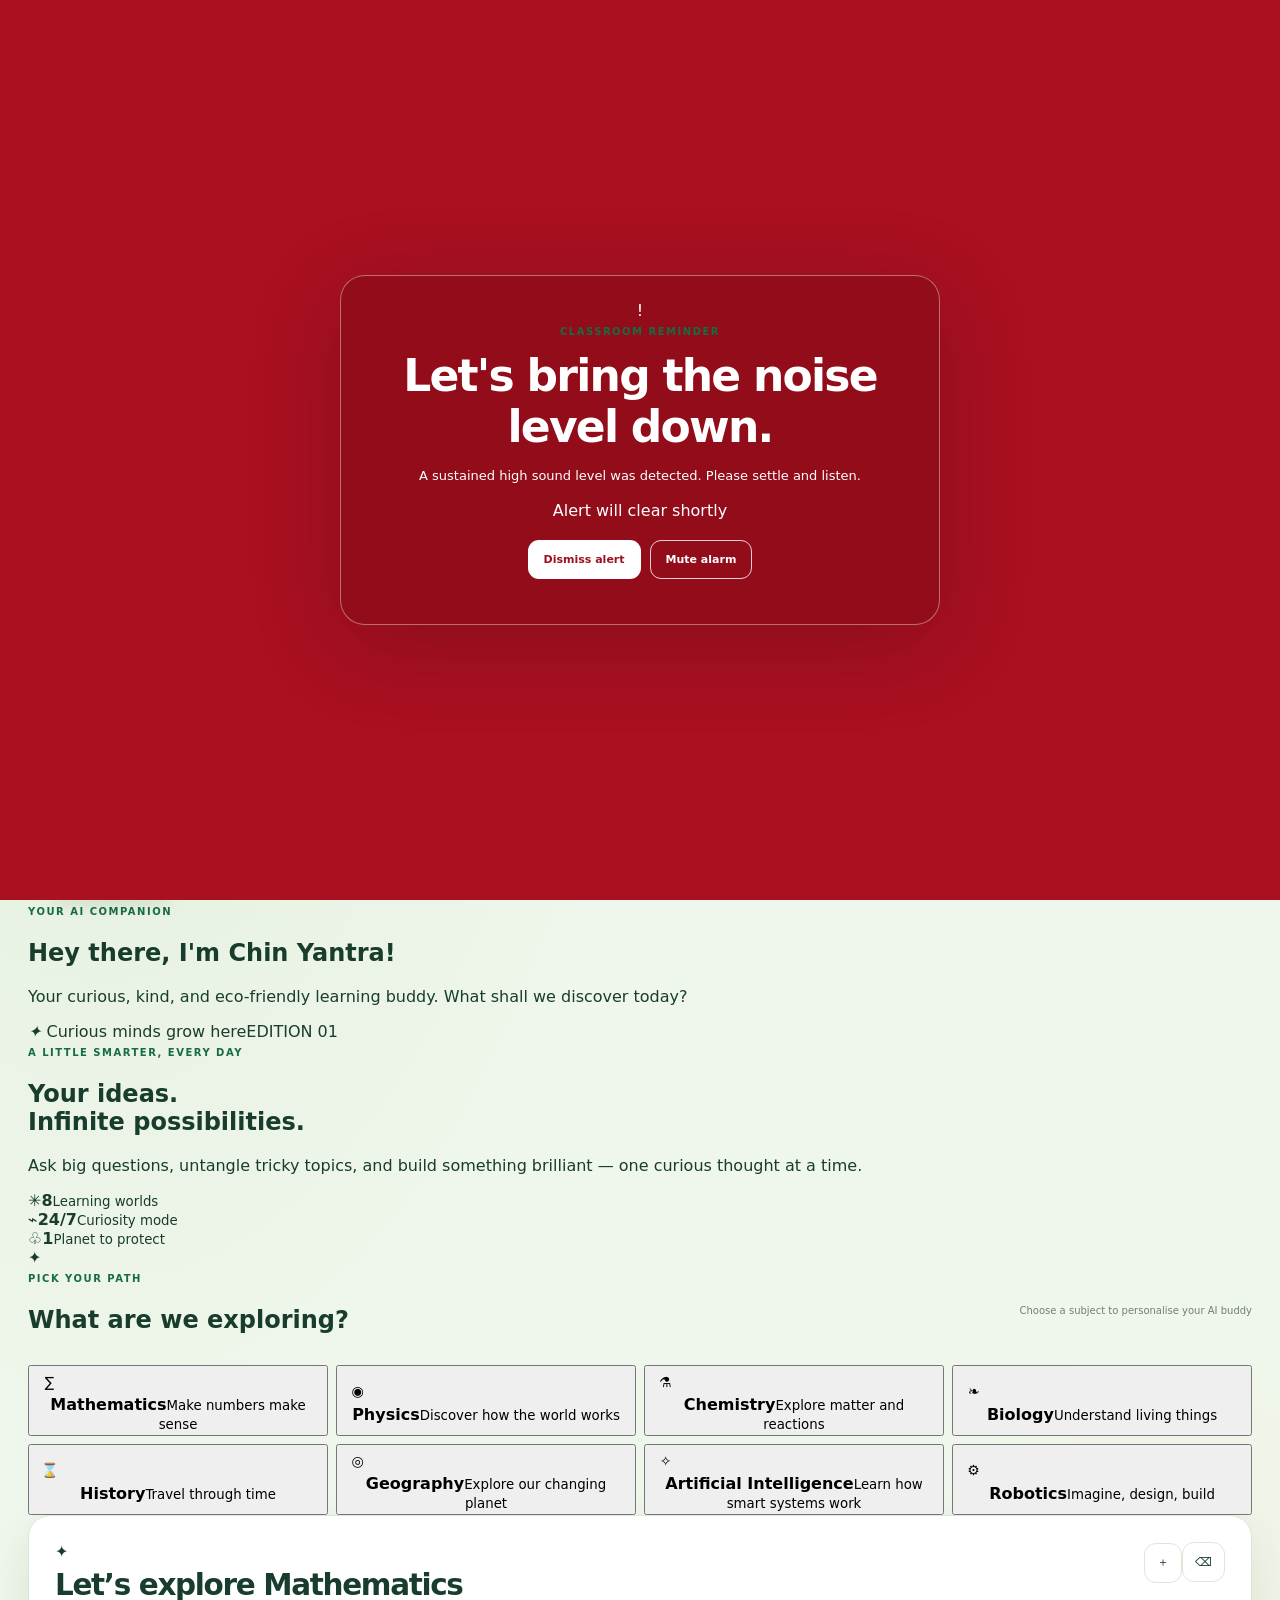
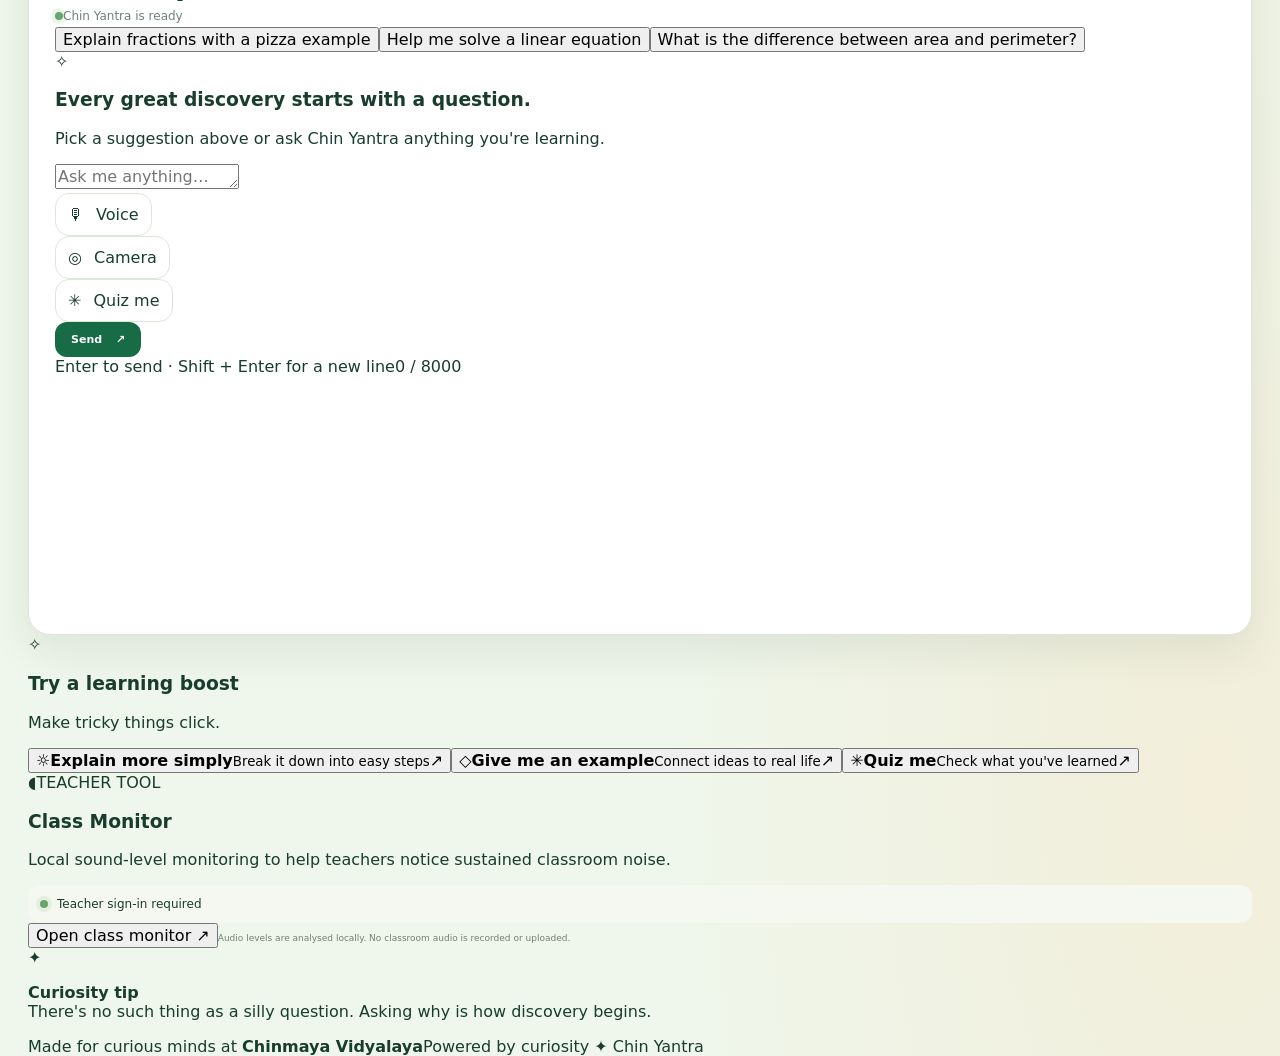
==== index.html @ 282daf54 "Rename index (1).html to index.html" ====
<!doctype html>
<html lang="en">
<head>
  <meta charset="utf-8"><meta name="viewport" content="width=device-width, initial-scale=1">
  <meta name="theme-color" content="#176b45"><meta name="description" content="Chinmaya AI — a friendly school learning companion">
  <title>CHINMAYA AI · Chin Yantra</title><link rel="icon" type="image/svg+xml" href="logo.svg">
  <link rel="manifest" href="manifest.json">
  <meta name="apple-mobile-web-app-capable" content="yes">
  <meta name="apple-mobile-web-app-title" content="Chin Yantra">
  <style>

:root {
  color-scheme: light;
  --page: #eff6eb;
  --surface: #ffffff;
  --surface-2: #f5f8f0;
  --surface-3: #e8f0e3;
  --text: #203b2c;
  --muted: #708074;
  --line: #dce7d8;
  --green: #34764b;
  --green-dark: #235c39;
  --green-light: #dceedd;
  --orange: #ef9b45;
  --orange-light: #fff0db;
  --shadow: 0 16px 44px rgba(35, 72, 44, .09);
  --radius: 22px;
}

* { box-sizing: border-box; }

[hidden] { display: none !important; }

html { min-height: 100%; scroll-behavior: smooth; }

body {
  margin: 0;
  background:
    radial-gradient(ellipse at 8% 10%, rgba(189, 220, 170, .28), transparent 35%),
    radial-gradient(ellipse at 95% 90%, rgba(255, 202, 139, .18), transparent 32%),
    var(--page);
  color: var(--text);
  font-family: Inter, ui-sans-serif, system-ui, -apple-system, BlinkMacSystemFont, "Segoe UI", sans-serif;
  transition: background .3s ease, color .3s ease;
}

button, input, textarea, select { font: inherit; }
button { cursor: pointer; }
button:disabled { cursor: not-allowed; opacity: .48; }
button:focus-visible, input:focus-visible, textarea:focus-visible, select:focus-visible {
  outline: 3px solid rgba(239, 155, 69, .65);
  outline-offset: 3px;
}

.app-shell { max-width: 1680px; min-height: 100vh; margin: 0 auto; padding: 0 28px; }

.topbar {
  min-height: 86px;
  display: flex;
  align-items: center;
  justify-content: space-between;
  gap: 18px;
  border-bottom: 1px solid var(--line);
}

.brand { display: flex; align-items: center; gap: 12px; text-decoration: none; color: inherit; }
.brand-mark {
  display: grid; place-items: center; width: 45px; height: 45px;
  border-radius: 16px; background: var(--green); color: #fff; font-size: 25px;
  box-shadow: 0 7px 16px rgba(52, 118, 75, .22);
}
.brand strong { display: block; letter-spacing: .08em; font-size: 14px; }
.brand small { display: block; color: var(--muted); margin-top: 4px; font-size: 11px; }
.topbar-actions { display: flex; align-items: center; gap: 10px; }

.connection-status, .live-pill, .robot-status {
  display: inline-flex; align-items: center; gap: 7px; color: var(--muted); font-size: 12px;
}
.status-dot, .live-pill > span {
  width: 8px; height: 8px; border-radius: 50%; background: #65a66d; display: inline-block;
  box-shadow: 0 0 0 4px rgba(101, 166, 109, .12);
}
.icon-button, .subtle-button, .secondary-button, .round-tool {
  border: 1px solid var(--line); color: var(--text); background: var(--surface);
  border-radius: 12px; transition: transform .18s ease, background .18s ease, border-color .18s ease;
}
.icon-button { min-height: 40px; padding: 9px 12px; display: inline-flex; align-items: center; gap: 8px; font-size: 12px; }
.icon-button:hover, .subtle-button:hover, .secondary-button:hover, .round-tool:hover { transform: translateY(-1px); border-color: var(--green); }
.theme-toggle { color: var(--green); }

.workspace {
  display: grid; grid-template-columns: minmax(290px, 365px) minmax(0, 1fr);
  gap: 24px; padding: 24px 0; align-items: stretch;
}
.companion-panel, .chat-panel {
  min-width: 0; background: var(--surface); border: 1px solid var(--line);
  border-radius: var(--radius); box-shadow: var(--shadow);
}
.companion-panel {
  padding: 22px; display: flex; flex-direction: column; position: relative; overflow: hidden;
  background: linear-gradient(165deg, var(--surface) 35%, var(--surface-2));
}
.companion-heading, .section-heading { display: flex; justify-content: space-between; align-items: center; gap: 10px; }
.eyebrow { color: var(--green); font-size: 10px; font-weight: 800; letter-spacing: .15em; }
.live-pill { background: var(--surface-2); padding: 7px 10px; border-radius: 99px; font-size: 10px; }
.live-pill > span { width: 6px; height: 6px; }

.robot-stage {
  min-height: 310px; display: grid; place-items: center; position: relative;
  isolation: isolate; margin: 10px -10px 0;
  background: radial-gradient(ellipse, rgba(189, 220, 170, .3), transparent 68%);
}
.orbit { position: absolute; border: 1px solid rgba(80, 137, 91, .18); border-radius: 50%; z-index: -1; }
.orbit-one { width: 260px; height: 260px; }
.orbit-two { width: 215px; height: 215px; border-style: dashed; animation: orbit-spin 42s linear infinite; }
.float-leaf { position: absolute; color: var(--orange); animation: float-gentle 4s ease-in-out infinite; }
.leaf-one { top: 52px; left: 17%; font-size: 24px; }
.leaf-two { right: 15%; top: 93px; color: var(--green); font-size: 24px; animation-delay: -1.4s; }
.leaf-three { right: 20%; bottom: 46px; font-size: 20px; animation-delay: -2.3s; }

.robot { width: 186px; height: 258px; position: relative; transform-origin: 50% 85%; animation: robot-breathe 4s ease-in-out infinite; }
.robot-head {
  position: absolute; z-index: 3; left: 16px; top: 37px; width: 154px; height: 133px;
  border: 3px solid #b7c9b2; border-radius: 48px 48px 42px 42px;
  background: linear-gradient(145deg, #ffffff, #e1eddb 72%);
  box-shadow: inset -8px -9px 16px rgba(71, 121, 73, .12), 0 14px 23px rgba(44, 91, 53, .12);
}
.robot-antenna { position: absolute; z-index: 1; top: 11px; left: 86px; width: 14px; height: 33px; border-radius: 10px; background: #9ebd9a; }
.robot-antenna span {
  position: absolute; top: -10px; left: -4px; width: 22px; height: 22px; border-radius: 50%;
  background: var(--orange); border: 4px solid #fff0db; box-shadow: 0 0 18px rgba(239, 155, 69, .5);
  animation: antenna-glow 2.5s ease-in-out infinite;
}
.robot-ear { position: absolute; top: 87px; width: 22px; height: 43px; border: 3px solid #a5c39f; background: #d8e8d1; border-radius: 10px; z-index: 2; }
.ear-left { left: 3px; } .ear-right { right: 3px; }
.robot-forehead { height: 31px; display: grid; place-items: center; }
.forehead-symbol { color: #d88b35; font-size: 17px; }
.robot-face {
  position: relative; margin: 0 12px; height: 78px; border-radius: 27px;
  background: linear-gradient(145deg, #244a39, #173629);
  box-shadow: inset 0 3px 8px rgba(0, 0, 0, .23);
  display: flex; justify-content: center; align-items: center; gap: 25px;
}
.eye { position: relative; width: 20px; height: 25px; background: #a8f1c0; border-radius: 50%; box-shadow: 0 0 13px rgba(129, 247, 163, .55); overflow: hidden; transition: height .12s ease; }
.eye span { position: absolute; width: 6px; height: 8px; left: 7px; top: 5px; border-radius: 50%; background: #fff; }
.cheek { position: absolute; top: 49px; width: 15px; height: 5px; border-radius: 50%; background: rgba(240, 150, 110, .58); }
.cheek-left { left: 8px; } .cheek-right { right: 8px; }
.robot-mouth { position: absolute; left: 50%; bottom: 9px; transform: translateX(-50%); width: 21px; height: 7px; border-bottom: 3px solid #f6c89c; border-radius: 0 0 20px 20px; transition: all .2s ease; }
.robot-chin { height: 13px; margin: 0 47px; border-radius: 0 0 12px 12px; background: #b5d0ad; }
.face-shine { position: absolute; top: 5px; left: 8px; width: 26px; height: 3px; border-radius: 5px; background: rgba(255,255,255,.2); }
.robot-neck { position: absolute; left: 76px; top: 164px; height: 20px; width: 34px; background: #a6c79e; border-radius: 0 0 9px 9px; }
.robot-body {
  position: absolute; top: 178px; left: 37px; width: 112px; height: 74px; border-radius: 32px 32px 24px 24px;
  border: 3px solid #b7c9b2; background: linear-gradient(145deg, #fff, #dcebd5);
  box-shadow: 0 12px 20px rgba(44, 91, 53, .11); display: flex; align-items: center; flex-direction: column;
}
.body-symbol { margin-top: 8px; color: var(--green); font-size: 24px; line-height: 26px; }
.body-light { width: 20px; height: 5px; border-radius: 5px; background: var(--orange); margin-top: 2px; }
.body-panel { width: 38px; height: 3px; background: #b2cbaa; border-radius: 4px; margin-top: 6px; }
.robot-arm { position: absolute; top: 188px; width: 21px; height: 49px; border: 3px solid #b7c9b2; background: #e1eddb; border-radius: 12px; transform-origin: top center; }
.arm-left { left: 20px; transform: rotate(12deg); }
.arm-right { right: 20px; transform: rotate(-12deg); }
.robot-shadow { position: absolute; bottom: -7px; left: 30px; width: 126px; height: 16px; background: rgba(51, 89, 52, .12); filter: blur(7px); border-radius: 50%; }

.robot.blink .eye { height: 3px; margin-top: 11px; border-radius: 50%; }
.robot.yawning .robot-mouth { width: 17px; height: 20px; bottom: 4px; border: 2px solid #f6c89c; border-radius: 50%; background: #c87564; }
.robot.talking .robot-mouth { height: 12px; width: 23px; border: 2px solid #f6c89c; background: #c87564; }
.robot.thinking { animation: robot-think 1.2s ease-in-out infinite; }
.robot.happy .robot-mouth { width: 28px; height: 12px; border-bottom-width: 4px; }
.robot.alert .robot-antenna span { background: #f04f4f; }
.companion-info { text-align: center; }
.robot-status { font-size: 11px; }
.companion-info h1 { margin: 9px 0 6px; font-size: 25px; letter-spacing: -.04em; }
.companion-info p { max-width: 255px; margin: 0 auto; color: var(--muted); line-height: 1.6; font-size: 13px; }

.companion-tools { display: grid; grid-template-columns: 1fr; gap: 8px; margin-top: 23px; }
.tool-button {
  display: flex; gap: 12px; align-items: center; padding: 11px 12px; text-align: left;
  border: 1px solid var(--line); background: var(--surface); border-radius: 14px; color: var(--text);
  transition: background .2s ease, transform .2s ease;
}
.tool-button:hover { background: var(--surface-2); transform: translateX(2px); }
.tool-icon { display: grid; place-items: center; width: 36px; height: 36px; flex-shrink: 0; border-radius: 12px; color: var(--green); background: var(--green-light); font-size: 17px; }
.tool-button strong, .tool-button small { display: block; }
.tool-button strong { font-size: 12px; }
.tool-button small { color: var(--muted); font-size: 10px; margin-top: 3px; }
.nature-note { display: flex; gap: 10px; align-items: flex-start; margin-top: 18px; padding: 13px; border-radius: 14px; background: var(--orange-light); color: #7d5b32; }
.nature-note > span { font-size: 18px; }
.nature-note p { margin: 0; font-size: 11px; line-height: 1.55; }
.teacher-entry { display: flex; justify-content: space-between; align-items: center; gap: 8px; margin-top: auto; padding-top: 19px; font-size: 10px; color: var(--muted); }
.teacher-entry button, .logout-button { border: 0; background: transparent; color: var(--green); font-size: 11px; font-weight: 700; padding: 7px; }

.chat-panel { display: flex; flex-direction: column; padding: 26px; min-height: 720px; }
.chat-header { display: flex; align-items: flex-start; justify-content: space-between; gap: 16px; }
.chat-header h2 { font-size: clamp(22px, 2.3vw, 30px); letter-spacing: -.045em; margin: 7px 0 5px; }
.chat-header p { color: var(--muted); margin: 0; font-size: 12px; line-height: 1.6; }
.subtle-button { padding: 10px 13px; white-space: nowrap; font-size: 11px; }

.subject-section { margin-top: 24px; padding-bottom: 20px; border-bottom: 1px solid var(--line); }
.section-heading h3 { margin: 0; font-size: 12px; }
.section-heading > span { color: var(--muted); font-size: 10px; }
.subject-grid { display: grid; grid-template-columns: repeat(4, minmax(0, 1fr)); gap: 8px; margin-top: 12px; }
.subject-button {
  display: flex; align-items: center; gap: 8px; min-width: 0; padding: 10px 8px;
  border: 1px solid var(--line); border-radius: 12px; background: var(--surface-2);
  color: var(--text); font-size: 10px; font-weight: 650; text-align: left;
  transition: transform .18s ease, box-shadow .18s ease, border-color .18s ease;
}
.subject-button:hover { transform: translateY(-2px); }
.subject-button.selected { border-color: var(--subject-colour); box-shadow: 0 0 0 2px color-mix(in srgb, var(--subject-colour) 18%, transparent); background: var(--subject-bg); }
.subject-icon { display: grid; place-items: center; flex-shrink: 0; width: 27px; height: 27px; border-radius: 9px; background: var(--subject-bg); color: var(--subject-colour); font-size: 14px; }
.subject-button span:last-child { overflow-wrap: anywhere; }

.chat-messages { display: flex; flex-direction: column; gap: 20px; padding: 22px 3px 14px; flex: 1; }
.message { display: flex; align-items: flex-start; gap: 10px; max-width: 100%; animation: message-in .3s ease both; }
.message.user-message { justify-content: flex-end; }
.message-avatar { display: grid; place-items: center; flex-shrink: 0; width: 32px; height: 32px; border-radius: 12px; background: var(--green-light); color: var(--green); font-size: 17px; }
.user-message .message-avatar { display: none; }
.message-content { max-width: min(88%, 730px); min-width: 0; }
.user-message .message-content { display: flex; flex-direction: column; align-items: flex-end; }
.message-meta { color: var(--muted); font-size: 10px; margin: 0 0 7px 3px; }
.message-meta span { opacity: .75; }
.message-bubble { padding: 13px 15px; border-radius: 5px 17px 17px 17px; background: var(--surface-2); border: 1px solid var(--line); font-size: 12px; line-height: 1.8; overflow-wrap: anywhere; }
.message-bubble p { margin: 0 0 9px; white-space: pre-wrap; }
.message-bubble p:last-child { margin-bottom: 0; }
.message-bubble ul, .message-bubble ol { padding-left: 20px; }
.user-message .message-bubble { border: 0; background: var(--green); color: #fff; border-radius: 17px 5px 17px 17px; }
.message-actions { display: flex; gap: 7px; margin: 7px 0 0 3px; }
.message-actions button { border: 0; padding: 4px 7px; background: transparent; color: var(--green); font-size: 10px; }
.user-message .message-meta { text-align: right; margin-right: 3px; }
.typing-bubble { display: flex; gap: 5px; align-items: center; min-height: 40px; }
.thinking-dots { display: inline-flex; align-items: center; gap: 4px; }
.thinking-dots i { display: block; width: 5px; height: 5px; border-radius: 50%; background: var(--green); animation: dot-bounce .8s infinite alternate; }
.thinking-dots i:nth-child(2) { animation-delay: .18s; }
.thinking-dots i:nth-child(3) { animation-delay: .36s; }
.thinking-bar { color: var(--muted); font-size: 11px; display: flex; align-items: center; gap: 9px; padding: 8px 0; }
.quick-prompts { display: flex; flex-wrap: wrap; gap: 7px; margin: 5px 0 14px; }
.quick-prompt { border: 1px solid var(--line); background: var(--surface); color: var(--muted); border-radius: 99px; padding: 8px 11px; font-size: 10px; transition: .18s ease; }
.quick-prompt:hover { border-color: var(--orange); color: var(--text); background: var(--orange-light); }

.composer { border: 1px solid var(--line); border-radius: 18px; background: var(--surface); padding: 12px; box-shadow: 0 5px 18px rgba(35, 72, 44, .04); }
.composer textarea { width: 100%; min-height: 35px; max-height: 140px; resize: vertical; border: 0; outline: 0; color: var(--text); background: transparent; padding: 5px 4px 10px; font-size: 13px; line-height: 1.5; }
.composer textarea::placeholder { color: var(--muted); opacity: .8; }
.composer-bottom { display: flex; align-items: center; justify-content: space-between; gap: 10px; }
.composer-tools { display: flex; align-items: center; gap: 6px; }
.round-tool { width: 34px; height: 34px; font-size: 14px; display: grid; place-items: center; }
.mic-button.listening { color: #fff; background: #d84848; border-color: #d84848; animation: mic-pulse 1s infinite; }
.voice-state { font-size: 10px; color: var(--muted); margin-left: 4px; }
.send-button, .primary-button {
  border: 0; background: var(--green); color: #fff; border-radius: 12px;
  padding: 11px 16px; font-size: 11px; font-weight: 750; display: inline-flex; align-items: center; gap: 14px;
  transition: transform .18s ease, background .18s ease;
}
.send-button:hover, .primary-button:hover { background: var(--green-dark); transform: translateY(-1px); }
.send-button:disabled { opacity: .55; }
.privacy-note { text-align: center; color: var(--muted); font-size: 9px; line-height: 1.5; margin: 12px 0 0; }
.app-footer { display: flex; justify-content: space-between; gap: 15px; padding: 8px 0 20px; color: var(--muted); font-size: 10px; }
.app-footer span:first-child { font-weight: 800; letter-spacing: .1em; color: var(--green); }
.sr-only { position: absolute; width: 1px; height: 1px; padding: 0; margin: -1px; overflow: hidden; clip: rect(0,0,0,0); white-space: nowrap; border: 0; }

/* Modals */
.modal-backdrop {
  position: fixed; inset: 0; z-index: 1000; display: grid; place-items: center;
  padding: 18px; background: rgba(15, 31, 21, .53); backdrop-filter: blur(8px);
  animation: fade-in .18s ease both;
}
.modal {
  width: min(100%, 560px); max-height: min(90vh, 900px); overflow-y: auto;
  background: var(--surface); color: var(--text); border: 1px solid var(--line);
  border-radius: 22px; padding: 23px; box-shadow: 0 25px 80px rgba(0, 0, 0, .2);
  animation: modal-in .24s ease both;
}
.settings-modal { width: min(100%, 610px); }
.monitor-modal { width: min(100%, 650px); }
.modal-header { display: flex; justify-content: space-between; align-items: flex-start; gap: 14px; margin-bottom: 17px; }
.modal-header h2 { font-size: 24px; letter-spacing: -.04em; margin: 5px 0 0; }
.modal-close { border: 0; border-radius: 10px; background: var(--surface-2); color: var(--text); width: 36px; height: 36px; font-size: 25px; line-height: 1; }
.modal-description { color: var(--muted); font-size: 12px; line-height: 1.7; }
.settings-content { display: grid; gap: 21px; }
.settings-group { display: grid; gap: 12px; }
.settings-group h3, .monitor-camera-section h3 { margin: 0; font-size: 13px; }
.setting-row { display: flex; align-items: center; justify-content: space-between; gap: 14px; }
.setting-row strong, .setting-row small { display: block; }
.setting-row strong { font-size: 12px; }
.setting-row small { color: var(--muted); font-size: 10px; line-height: 1.5; margin-top: 4px; }
.switch-button { display: inline-flex; align-items: center; gap: 7px; border: 1px solid var(--line); background: var(--surface-2); color: var(--text); border-radius: 99px; padding: 5px 9px 5px 5px; font-size: 10px; }
.switch-button > span { width: 22px; height: 22px; border-radius: 50%; background: #aab8aa; transition: .2s; }
.switch-button.active > span { background: var(--green); box-shadow: inset 0 0 0 5px var(--green); border: 5px solid #c6e5c8; }
.field-label { display: block; color: var(--muted); font-size: 11px; margin: 5px 0 -5px; }
.settings-input { width: 100%; min-height: 42px; border: 1px solid var(--line); background: var(--surface-2); color: var(--text); border-radius: 11px; padding: 10px 12px; font-size: 12px; }
textarea.settings-input { resize: vertical; }
.range-row { display: grid; gap: 8px; }
.range-row label, .threshold-row label { display: flex; justify-content: space-between; color: var(--muted); font-size: 11px; }
.range-row label span, .threshold-row strong { color: var(--green); }
input[type="range"] { width: 100%; accent-color: var(--green); }
.settings-footnote { color: var(--muted); font-size: 10px; line-height: 1.7; margin: 7px 0 0; }
.primary-button { justify-content: center; min-height: 42px; }
.secondary-button { min-height: 38px; padding: 9px 12px; font-size: 11px; }
.modal-actions { display: flex; flex-wrap: wrap; gap: 8px; margin: 13px 0; }
.camera-preview, .monitor-camera-preview { display: grid; place-items: center; overflow: hidden; border-radius: 15px; background: #172a20; min-height: 210px; }
.camera-preview video { display: block; width: 100%; max-height: 340px; object-fit: contain; }
.camera-placeholder { min-height: 200px; width: 100%; display: flex; flex-direction: column; align-items: center; justify-content: center; gap: 9px; color: #c4d9c7; text-align: center; padding: 20px; }
.camera-placeholder span { font-size: 34px; }
.camera-placeholder p { margin: 0; font-size: 11px; }
.captured-image { display: block; max-height: 230px; max-width: 100%; margin: 12px auto; border-radius: 12px; }
.question-input { margin: 12px 0; }
.status-message { color: var(--muted); font-size: 10px; line-height: 1.5; }
.password-row { display: flex; gap: 8px; }
.password-row .settings-input { flex: 1; min-width: 0; }
.error-message { color: #d64545; font-size: 11px; min-height: 16px; }
.monitor-status { display: flex; align-items: center; gap: 9px; padding: 12px; border-radius: 12px; background: var(--surface-2); font-size: 12px; }
.monitor-status.running .status-dot { background: #4db76c; box-shadow: 0 0 0 5px rgba(77,183,108,.16); }
.noise-reading { margin: 18px 0; padding: 19px; border: 1px solid var(--line); border-radius: 16px; background: var(--surface-2); }
.noise-number { display: flex; align-items: baseline; gap: 10px; margin: 7px 0 13px; }
.noise-number strong { font-size: 42px; letter-spacing: -.06em; }
.noise-number span { color: var(--muted); font-size: 11px; }
.sound-meter { height: 13px; overflow: hidden; border-radius: 99px; background: var(--surface-3); }
.sound-meter > div { width: 0; height: 100%; border-radius: inherit; background: linear-gradient(90deg, #4c9e64, #f3b54f, #e44e4e); transition: width .1s linear; }
.meter-scale { display: flex; justify-content: space-between; gap: 5px; color: var(--muted); font-size: 9px; margin-top: 7px; }
.threshold-row { display: grid; gap: 8px; }
.notice-card { padding: 15px; border-radius: 12px; background: var(--orange-light); color: #78522c; font-size: 12px; }
.monitor-camera-section { margin-top: 24px; border-top: 1px solid var(--line); padding-top: 20px; }
.monitor-camera-preview { min-height: 155px; }
.monitor-camera-preview video { display: block; width: 100%; max-height: 270px; object-fit: contain; }
.logout-button { margin-top: 16px; color: #c44d4d; }

/* Full-screen alarm */
.alarm-overlay {
  position: fixed; z-index: 3000; inset: 0; display: grid; place-items: center; overflow-y: auto;
  padding: 22px; color: white; background: #a91020;
  animation: alarm-flash .85s infinite alternate;
}
.alarm-card { width: min(100%, 600px); text-align: center; padding: 25px; border: 1px solid rgba(255,255,255,.4); border-radius: 25px; background: rgba(64, 0, 7, .22); box-shadow: 0 20px 90px rgba(0,0,0,.18); }
.alarm-symbol { width: 74px; height: 74px; display: grid; place-items: center; border: 4px solid #fff; border-radius: 50%; margin: 0 auto 16px; font-size: 49px; font-weight: 900; animation: alarm-symbol-pulse .6s infinite alternate; }
.alarm-kicker { font-size: 11px; letter-spacing: .22em; font-weight: 900; }
.alarm-card h2 { margin: 11px 0; font-size: clamp(26px, 5vw, 44px); letter-spacing: -.04em; }
.alarm-card p { font-size: 13px; line-height: 1.7; }
.alarm-level { display: flex; justify-content: center; align-items: baseline; gap: 11px; margin: 20px 0; }
.alarm-level strong { font-size: 48px; }
.alarm-level span, .alarm-card small { font-size: 11px; opacity: .86; }
.alarm-voice-note { padding: 13px; border-radius: 12px; background: rgba(0,0,0,.16); }
.alarm-actions { display: flex; justify-content: center; flex-wrap: wrap; gap: 9px; margin: 20px 0; }
.alarm-actions button { border: 1px solid rgba(255,255,255,.8); border-radius: 11px; padding: 12px 15px; background: white; color: #9c1120; font-weight: 800; font-size: 11px; }
.alarm-actions button:last-child { color: white; background: transparent; }
.toast { position: fixed; bottom: 22px; left: 50%; z-index: 4000; transform: translate(-50%, 20px); max-width: min(90vw, 500px); background: #203b2c; color: white; padding: 12px 16px; border-radius: 12px; font-size: 12px; opacity: 0; pointer-events: none; transition: .2s ease; box-shadow: var(--shadow); }
.toast.visible { opacity: 1; transform: translate(-50%, 0); }

/* Dark theme */
body.dark {
  color-scheme: dark;
  --page: #101a15;
  --surface: #19271f;
  --surface-2: #203128;
  --surface-3: #2a3c30;
  --text: #e6f0e5;
  --muted: #a4b5a5;
  --line: #304437;
  --green: #82c795;
  --green-dark: #5ca978;
  --green-light: #2d4935;
  --orange-light: #4b3925;
  --shadow: 0 16px 44px rgba(0, 0, 0, .18);
  background:
    radial-gradient(ellipse at 8% 10%, rgba(52, 118, 75, .17), transparent 35%),
    radial-gradient(ellipse at 95% 90%, rgba(239, 155, 69, .08), transparent 32%),
    var(--page);
}
body.dark .robot-head { background: linear-gradient(145deg, #e5f0df, #b7cfb0); }
body.dark .robot-face { background: linear-gradient(145deg, #142d21, #0e2017); }
body.dark .robot-body { background: linear-gradient(145deg, #dcebd5, #a9c99e); }
body.dark .robot-ear, body.dark .robot-neck, body.dark .robot-arm { background: #b7d1ad; }
body.dark .nature-note { color: #f2c995; }
body.dark .message-bubble { background: var(--surface-2); }
body.dark .user-message .message-bubble { background: #397b50; color: #fff; }
body.dark .switch-button.active > span { background: #82c795; border-color: #2d4935; }
body.dark .theme-toggle { color: #f5c37f; }
body.dark .subject-button.selected { background: var(--subject-bg); }

/* Animations */
@keyframes robot-breathe { 0%,100% { transform: translateY(0) rotate(0); } 50% { transform: translateY(-4px) rotate(.6deg); } }
@keyframes orbit-spin { to { transform: rotate(360deg); } }
@keyframes float-gentle { 0%,100% { transform: translateY(0) rotate(0); } 50% { transform: translateY(-10px) rotate(8deg); } }
@keyframes antenna-glow { 0%,100% { box-shadow: 0 0 10px rgba(239,155,69,.35); } 50% { box-shadow: 0 0 21px rgba(239,155,69,.7); } }
@keyframes robot-think { 0%,100% { transform: rotate(0); } 50% { transform: rotate(-2deg) translateY(-2px); } }
@keyframes dot-bounce { to { transform: translateY(-4px); opacity: .45; } }
@keyframes message-in { from { opacity: 0; transform: translateY(6px); } to { opacity: 1; transform: translateY(0); } }
@keyframes mic-pulse { 50% { box-shadow: 0 0 0 6px rgba(216,72,72,.18); } }
@keyframes fade-in { from { opacity: 0; } to { opacity: 1; } }
@keyframes modal-in { from { opacity: 0; transform: translateY(9px) scale(.99); } to { opacity: 1; transform: translateY(0) scale(1); } }
@keyframes alarm-flash { from { background-color: #8f0c19; } to { background-color: #df1e31; } }
@keyframes alarm-symbol-pulse { to { transform: scale(1.08); box-shadow: 0 0 25px rgba(255,255,255,.2); } }

body.reduce-motion *, body.reduce-motion *::before, body.reduce-motion *::after {
  animation-duration: .01ms !important; animation-iteration-count: 1 !important;
  scroll-behavior: auto !important; transition-duration: .01ms !important;
}

@media (prefers-reduced-motion: reduce) {
  body:not(.allow-motion) *, body:not(.allow-motion) *::before, body:not(.allow-motion) *::after {
    animation-duration: .01ms; animation-iteration-count: 1; scroll-behavior: auto;
  }
}

@media (min-width: 1250px) {
  .workspace { grid-template-columns: minmax(310px, 365px) minmax(0, 1fr); }
  .companion-tools { grid-template-columns: 1fr; }
}
@media (max-width: 1050px) {
  .app-shell { padding: 0 16px; }
  .workspace { grid-template-columns: minmax(250px, 300px) minmax(0, 1fr); gap: 14px; }
  .companion-panel { padding: 16px; }
  .chat-panel { padding: 20px; }
  .robot-stage { min-height: 275px; }
  .subject-grid { grid-template-columns: repeat(2, minmax(0, 1fr)); }
}
@media (max-width: 720px) {
  .app-shell { padding: 0 10px; }
  .topbar { min-height: 72px; }
  .brand-mark { width: 38px; height: 38px; border-radius: 13px; }
  .brand strong { font-size: 12px; }
  .brand small { font-size: 10px; }
  .topbar-actions { gap: 6px; }
  .connection-status { display: none; }
  .icon-button { padding: 8px 9px; }
  .desktop-label, #themeLabel { display: none; }
  .workspace { grid-template-columns: minmax(0, 1fr); padding-top: 12px; }
  .companion-panel { padding: 14px 16px; }
  .robot-stage { min-height: 235px; margin-top: 0; }
  .orbit-one { width: 220px; height: 220px; }
  .orbit-two { width: 185px; height: 185px; }
  .robot { transform: scale(.84); margin: -12px 0; }
  .companion-info h1 { font-size: 22px; }
  .companion-tools { grid-template-columns: repeat(3, minmax(0, 1fr)); gap: 6px; margin-top: 15px; }
  .tool-button { flex-direction: column; text-align: center; gap: 6px; padding: 9px 5px; }
  .tool-button small { display: none; }
  .tool-icon { width: 31px; height: 31px; }
  .nature-note { margin-top: 12px; }
  .teacher-entry { padding-top: 10px; }
  .chat-panel { min-height: 640px; padding: 16px 12px; }
  .chat-header h2 { font-size: 23px; }
  .chat-header p { max-width: 300px; }
  .subtle-button { padding: 8px; font-size: 10px; }
  .subject-section { margin-top: 18px; }
  .subject-grid { grid-template-columns: repeat(2, minmax(0, 1fr)); }
  .message-content { max-width: 92%; }
  .message-bubble { font-size: 12px; }
  .app-footer { font-size: 9px; }
  .app-footer span:last-child { text-align: right; }
}
@media (max-width: 390px) {
  .chat-header { flex-direction: column; }
  .subject-button { font-size: 9px; }
  .voice-state { display: none; }
  .composer-tools { gap: 4px; }
  .send-button { padding: 10px; }
  .modal { padding: 17px; }
  .alarm-card { padding: 17px; }
}

  .brand-mark img{display:block;width:42px;height:42px;object-fit:contain}
  </style>
  <script>
/* CHINMAYA AI / CHIN YANTRA — central configuration.
   Edit values here, save, and refresh. Browser-side API keys are visible to visitors.
*/
window.APP_CONFIG = {
  appName: "CHINMAYA AI",
  robotName: "Chin Yantra",
  apiKey: "PASTE YOUR API KEY HERE",
  // Verified in Google's official Gemini API docs at project creation time: Gemini 3.5 Flash-Lite.
  // Model availability can change; use an identifier enabled for your API key.
  model: "gemini-2.5-flash",
  apiBaseUrl: "https://generativelanguage.googleapis.com/v1beta/models/",
  language: "en-IN",
  greeting: "Your curious, kind, and eco-friendly learning buddy. What shall we discover today?",
  defaultSubject: "Mathematics",
  defaultExpression: "idle",
  reducedMotion: false,
  theme: {
    primary: "#176b45",
    primaryDark: "#104b34",
    secondary: "#f28a27",
    background: "#f6f5ed",
    accent: "#b8d96a",
    cream: "#fff9e9",
    text: "#183d2d"
  },
  voice: {
    enabled: true,
    voiceName: "",
    language: "en-IN",
    rate: 1.0,
    pitch: 1.08,
    volume: 0.9,
    speakByDefault: false,
    showSpeakButton: true,
    allowSpeechRecognition: true
  },
  teacherPassword: "1234", // DEMONSTRATION ONLY; never use as real authentication.
  monitor: {
    noiseSensitivity: 55,       // 1–100; higher values trigger at lower sound levels.
    soundLevelThreshold: 0.085, // RMS amplitude, 0–1; tune for the device/room.
    triggerDurationMs: 1800,    // sound must stay over threshold for this long
    repeatCount: 3,             // sustained loud frames required within the active window
    alertDurationMs: 5000,
    alarmCooldownMs: 12000,
    defaultAlarmEnabled: true,
    allowTeacherMute: true,
    sampleIntervalMs: 100
  },
  interface: {
    maxHistoryMessages: 24,
    maxOutputTokens: 1200,
    cameraMaxWidth: 960,
    cameraJpegQuality: 0.82,
    toastDurationMs: 3200
  },
  subjects: [
    { name: "Mathematics", icon: "∑", description: "Make numbers make sense", instruction: "Teach mathematics step by step. Show working for calculations, define symbols, check the result, and use an everyday analogy when useful. Never skip essential reasoning.", questions: ["Explain fractions with a pizza example", "Help me solve a linear equation", "What is the difference between area and perimeter?"] },
    { name: "Physics", icon: "◉", description: "Discover how the world works", instruction: "Teach physics with scientifically accurate principles, units, equations, and real-world examples. Explain what each variable means and distinguish simplified models from reality.", questions: ["Why does a rainbow form?", "Explain Newton's laws simply", "What is the difference between mass and weight?"] },
    { name: "Chemistry", icon: "⚗", description: "Explore matter and reactions", instruction: "Teach chemistry safely and accurately. Explain particles, elements, compounds, reactions, and equations at school level. Do not recommend dangerous experiments or mixing unknown chemicals.", questions: ["What is an atom made of?", "How are acids different from bases?", "Explain chemical reactions with examples"] },
    { name: "Biology", icon: "❧", description: "Understand living things", instruction: "Teach biology using clear explanations of living systems, evidence-based facts, and relatable examples. Explain scientific terms in plain language and avoid overstating uncertain claims.", questions: ["How do plants make their food?", "What do mitochondria do?", "How does the human heart work?"] },
    { name: "History", icon: "⌛", description: "Travel through time", instruction: "Teach history with chronology, context, causes, consequences, and multiple perspectives where relevant. Separate established evidence from interpretation and do not invent dates or quotations.", questions: ["Why are historical sources important?", "What caused the French Revolution?", "How do historians study ancient civilisations?"] },
    { name: "Geography", icon: "◎", description: "Explore our changing planet", instruction: "Teach geography with clear spatial reasoning, map concepts, physical and human geography, and examples. Be careful with current facts and distinguish weather from climate.", questions: ["Why do monsoons happen?", "How are latitude and longitude used?", "What causes earthquakes?"] },
    { name: "Artificial Intelligence", icon: "✧", description: "Learn how smart systems work", instruction: "Explain AI and machine learning accessibly, including benefits, limitations, bias, privacy, and responsible use. Do not claim AI is conscious or always correct.", questions: ["How does a chatbot generate answers?", "What is machine learning?", "Can AI make mistakes or show bias?"] },
    { name: "Robotics", icon: "⚙", description: "Imagine, design, build", instruction: "Teach robotics through sensors, actuators, controllers, programming, and safe engineering principles. Use beginner-friendly examples and remind students to get adult supervision for tools, electricity, or moving machinery.", questions: ["How does a robot use sensors?", "What is the job of a microcontroller?", "How can I plan a simple school robot?"] }
  ]
};

  </script>
</head>
<body>
  <div class="app-shell">
    <header class="topbar">
      <a class="brand" href="#" aria-label="CHINMAYA AI home"><span class="brand-mark" aria-hidden="true"><img src="logo.svg" alt="" width="42" height="42"></span><span><strong>CHINMAYA <b>AI</b></strong><small>LEARN · EXPLORE · CREATE</small></span></a>
      <div class="header-status"><span class="status-dot"></span><span id="headerStatus">Ready to learn</span></div>
      <div class="header-actions"><button class="icon-button" id="voiceToggle" title="Toggle voice output" aria-label="Toggle voice output">🔊</button><button class="button button-outline" id="teacherLoginOpen">♧ Teacher login</button></div>
    </header>

    <main>
      <section class="hero-grid">
        <div class="robot-card panel">
          <div class="robot-orbit orbit-one"></div><div class="robot-orbit orbit-two"></div>
          <div class="robot-badge"><span class="status-dot"></span><span id="robotStatus">Your learning buddy</span></div>
          <div class="robot-stage" id="robotStage" data-expression="idle" aria-label="Animated robot Chin Yantra">
            <div class="robot-shadow"></div>
            <div class="robot-antenna"><span></span></div>
            <div class="robot-head">
              <div class="ear ear-left"><i></i></div><div class="ear ear-right"><i></i></div>
              <div class="head-panel"><span class="head-screw screw-left"></span><span class="head-screw screw-right"></span></div>
              <div class="brow brow-left"></div><div class="brow brow-right"></div>
              <div class="eye eye-left"><span class="pupil"></span><i class="eye-shine"></i></div><div class="eye eye-right"><span class="pupil"></span><i class="eye-shine"></i></div>
              <div class="nose"></div><div class="cheek cheek-left"></div><div class="cheek cheek-right"></div><div class="mouth"><span></span></div>
              <div class="leaf-emblem"><svg viewBox="0 0 32 32"><path d="M26 5C12 5 5 11 6 20c1 5 6 7 10 4 7-4 8-12 10-19Z" fill="currentColor"/><path d="M7 27C12 19 17 15 24 9" fill="none" stroke="#fff3d8" stroke-width="2" stroke-linecap="round"/></svg></div>
            </div>
            <div class="robot-neck"></div><div class="robot-body"><div class="body-shoulder shoulder-left"></div><div class="body-shoulder shoulder-right"></div><div class="chest-panel"><span class="chest-light"></span><span class="chest-light"></span><span class="chest-light"></span><div class="chest-leaf">✦</div></div><div class="arm arm-left"></div><div class="arm arm-right"></div><div class="hand hand-left"></div><div class="hand hand-right"></div></div>
          </div>
          <div class="robot-intro"><span class="eyebrow">YOUR AI COMPANION</span><h1>Hey there, <span id="robotNameTitle">I'm Chin Yantra!</span></h1><p id="robotGreeting">Your curious, kind, and eco-friendly learning buddy. What shall we discover today?</p></div>
          <div class="robot-footer"><span><i class="mini-leaf">✦</i> Curious minds grow here</span><span class="robot-version">EDITION 01</span></div>
        </div>
        <div class="welcome-panel">
          <div class="welcome-copy"><span class="eyebrow">A LITTLE SMARTER, EVERY DAY</span><h2>Your ideas.<br><span>Infinite possibilities.</span></h2><p>Ask big questions, untangle tricky topics, and build something brilliant — one curious thought at a time.</p></div>
          <div class="quick-stats"><div><span class="stat-icon green-icon">✳</span><strong>8</strong><small>Learning worlds</small></div><div><span class="stat-icon orange-icon">⌁</span><strong>24/7</strong><small>Curiosity mode</small></div><div><span class="stat-icon green-icon">♧</span><strong>1</strong><small>Planet to protect</small></div></div>
          <div class="welcome-decoration deco-leaf">✦</div><div class="welcome-decoration deco-ring"></div>
        </div>
      </section>

      <section class="subjects-section"><div class="section-heading"><div><span class="eyebrow">PICK YOUR PATH</span><h2>What are we exploring?</h2></div><span class="section-note">Choose a subject to personalise your AI buddy</span></div><div class="subject-grid" id="subjectGrid" aria-label="Learning subjects"></div></section>

      <section class="workspace-grid">
        <div class="chat-panel panel">
          <div class="chat-header"><div class="chat-heading"><div class="chat-avatar">✦</div><div><h2 id="chatSubjectTitle">Let's get curious</h2><p><span class="status-dot"></span><span id="chatStatus">Chin Yantra is ready</span></p></div></div><div class="chat-tools"><button class="icon-button" id="newChatBtn" title="Start a new conversation" aria-label="New conversation">＋</button><button class="icon-button" id="clearChatBtn" title="Clear conversation" aria-label="Clear conversation">⌫</button></div></div>
          <div class="suggestions" id="suggestions" aria-label="Suggested questions"></div>
          <div class="messages" id="messages" role="log" aria-live="polite" aria-relevant="additions text"><div class="empty-state" id="emptyState"><div class="empty-spark">✧</div><h3>Every great discovery starts with a question.</h3><p>Pick a suggestion above or ask Chin Yantra anything you're learning.</p></div></div>
          <div class="chat-composer"><label class="sr-only" for="messageInput">Your message</label><textarea id="messageInput" rows="1" placeholder="Ask me anything…" maxlength="8000"></textarea><div class="composer-actions"><div class="composer-left"><button class="tool-button" id="micBtn" title="Speak your question"><span>🎙</span><span>Voice</span></button><button class="tool-button" id="cameraBtn" title="Ask about something you show the camera"><span>◎</span><span>Camera</span></button><button class="tool-button" id="quizBtn" title="Start a short quiz"><span>✳</span><span>Quiz me</span></button></div><button class="send-button" id="sendBtn"><span>Send</span><span>↗</span></button></div><div class="composer-hint"><span>Enter to send · Shift + Enter for a new line</span><span id="charCount">0 / 8000</span></div></div>
        </div>
        <aside class="side-column"><div class="side-card panel"><div class="side-card-title"><span class="side-icon">✧</span><div><h3>Try a learning boost</h3><p>Make tricky things click.</p></div></div><button class="boost-action" id="simplerBtn"><span>☼</span><span><strong>Explain more simply</strong><small>Break it down into easy steps</small></span><span class="arrow">↗</span></button><button class="boost-action" id="exampleBtn"><span>◇</span><span><strong>Give me an example</strong><small>Connect ideas to real life</small></span><span class="arrow">↗</span></button><button class="boost-action" id="quizBoostBtn"><span>✳</span><span><strong>Quiz me</strong><small>Check what you've learned</small></span><span class="arrow">↗</span></button></div>
          <div class="side-card monitor-card panel"><div class="monitor-top"><span class="monitor-symbol">◖</span><span class="teacher-chip" id="teacherModeChip">TEACHER TOOL</span></div><h3>Class Monitor</h3><p>Local sound-level monitoring to help teachers notice sustained classroom noise.</p><div class="monitor-status"><span class="status-dot muted-dot" id="monitorDot"></span><span id="monitorSummary">Teacher sign-in required</span></div><button class="button button-dark" id="classMonitorOpen">Open class monitor <span>↗</span></button><small class="privacy-note">Audio levels are analysed locally. No classroom audio is recorded or uploaded.</small></div>
          <div class="tip-card"><span>✦</span><p><strong>Curiosity tip</strong><br>There's no such thing as a silly question. Asking why is how discovery begins.</p></div>
        </aside>
      </section>
      <footer class="footer"><span>Made for curious minds at <strong>Chinmaya Vidyalaya</strong></span><span>Powered by curiosity <span class="footer-leaf">✦</span> Chin Yantra</span></footer>
    </main>
  </div>

  <div class="modal-backdrop hidden" id="cameraModal" role="dialog" aria-modal="true" aria-labelledby="cameraTitle"><div class="modal camera-modal"><button class="modal-close" data-close="cameraModal" aria-label="Close camera">×</button><span class="eyebrow">LOOK, LEARN, DISCOVER</span><h2 id="cameraTitle">Show Chin Yantra something</h2><p class="modal-subtitle">Your camera starts only when you choose to activate it. A captured frame is sent to Gemini only when you analyse it.</p><div class="video-wrap"><video id="cameraVideo" autoplay muted playsinline></video><div class="video-placeholder" id="cameraPlaceholder"><span>◎</span><strong>Camera preview will appear here</strong><small>Allow camera access when your browser asks.</small></div></div><label for="cameraQuestion">What would you like to know?</label><textarea id="cameraQuestion" rows="2" maxlength="2000" placeholder="e.g. Explain this diagram or count the visible fingers…"></textarea><div class="modal-actions"><button class="button button-outline" id="startCameraBtn">Start camera</button><button class="button button-outline" id="stopCameraBtn" disabled>Stop camera</button><button class="button button-primary" id="analyseCameraBtn" disabled>Analyse frame ↗</button></div><p class="inline-status" id="cameraStatus" aria-live="polite">Camera is off.</p></div></div>

  <div class="modal-backdrop hidden" id="teacherModal" role="dialog" aria-modal="true" aria-labelledby="teacherTitle"><div class="modal small-modal"><button class="modal-close" data-close="teacherModal" aria-label="Close login">×</button><div class="modal-emblem">♧</div><span class="eyebrow">TEACHER SPACE</span><h2 id="teacherTitle">Welcome, teacher</h2><p class="modal-subtitle">Sign in to open the classroom sound-level monitor.</p><form id="teacherLoginForm"><label for="teacherPasswordInput">Demonstration password</label><div class="password-wrap"><input id="teacherPasswordInput" type="password" autocomplete="current-password" placeholder="Enter password" required><button type="button" id="showPasswordBtn" aria-label="Show password">Show</button></div><p class="form-error" id="loginError" aria-live="polite"></p><button class="button button-primary full-button" type="submit">Enter teacher space ↗</button></form><p class="security-note">Demo only: this browser-side password is not secure authentication and must not protect real accounts.</p></div></div>

  <div class="modal-backdrop hidden" id="monitorModal" role="dialog" aria-modal="true" aria-labelledby="monitorTitle"><div class="modal monitor-modal"><button class="modal-close" data-close="monitorModal" aria-label="Close monitor">×</button><div class="monitor-modal-head"><div><span class="eyebrow">TEACHER TOOLS</span><h2 id="monitorTitle">Classroom sound monitor</h2><p class="modal-subtitle">Measures sound level locally; it does not identify clapping or record speech.</p></div><span class="teacher-chip">TEACHER MODE</span></div><div class="meter-card"><div class="meter-readout"><span id="dbValue">—</span><small>relative level</small></div><div class="meter-track"><div id="meterFill" class="meter-fill"></div></div><div class="meter-labels"><span>Quiet</span><span>Elevated</span><span>Loud</span></div><p id="monitorStateText" class="inline-status" aria-live="polite">Monitoring is off.</p></div><div class="settings-row"><label for="sensitivityRange">Noise sensitivity <strong id="sensitivityLabel">Medium</strong></label><input id="sensitivityRange" type="range" min="1" max="100" value="55"><small>Higher sensitivity alerts at lower sound levels.</small></div><div class="monitor-controls"><button class="button button-primary" id="startMonitorBtn">Start monitoring</button><button class="button button-outline" id="stopMonitorBtn" disabled>Stop monitoring</button><button class="button button-outline" id="muteAlarmBtn">Mute alarm</button></div><p class="privacy-note">Microphone access is requested only after you start monitoring. Sound samples stay in this browser and are not saved or uploaded.</p><button class="button button-dark full-button" id="teacherLogoutBtn">Log out of teacher mode</button></div></div>

  <div class="alarm-overlay hidden" id="alarmOverlay" role="alertdialog" aria-live="assertive" aria-label="Classroom noise alert"><div class="alarm-card"><div class="alarm-pulse">!</div><span class="eyebrow">CLASSROOM REMINDER</span><h2>Let's bring the noise level down.</h2><p>A sustained high sound level was detected. Please settle and listen.</p><div class="alarm-countdown" id="alarmCountdown">Alert will clear shortly</div><div class="alarm-actions"><button class="button button-dark" id="dismissAlarmBtn">Dismiss alert</button><button class="button button-outline" id="alarmMuteQuickBtn">Mute alarm</button></div></div></div>
  <div class="toast-region" id="toastRegion" aria-live="polite" aria-atomic="true"></div>
<script>
(() => {
  'use strict';
  const raw = window.APP_CONFIG || {};
  const fallback = {appName:'CHINMAYA AI',robotName:'Chin Yantra',apiKey:'PASTE YOUR API KEY HERE',model:'gemini-3.5-flash-lite',apiBaseUrl:'https://generativelanguage.googleapis.com/v1beta/models/',language:'en-IN',greeting:'Your curious learning buddy. What shall we discover today?',defaultSubject:'Mathematics',defaultExpression:'idle',reducedMotion:false,theme:{primary:'#176b45',primaryDark:'#104b34',secondary:'#f28a27',background:'#f6f5ed',accent:'#b8d96a',cream:'#fff9e9',text:'#183d2d'},voice:{enabled:true,voiceName:'',language:'en-IN',rate:1,pitch:1.08,volume:.9,speakByDefault:false,showSpeakButton:true,allowSpeechRecognition:true},teacherPassword:'1234',monitor:{noiseSensitivity:55,soundLevelThreshold:.085,triggerDurationMs:1800,repeatCount:3,alertDurationMs:5000,alarmCooldownMs:12000,defaultAlarmEnabled:true,allowTeacherMute:true,sampleIntervalMs:100},interface:{maxHistoryMessages:24,maxOutputTokens:1200,cameraMaxWidth:960,cameraJpegQuality:.82,toastDurationMs:3200},subjects:[]};
  const cfg = {...fallback,...raw,theme:{...fallback.theme,...(raw.theme||{})},voice:{...fallback.voice,...(raw.voice||{})},monitor:{...fallback.monitor,...(raw.monitor||{})},interface:{...fallback.interface,...(raw.interface||{})},subjects:Array.isArray(raw.subjects)&&raw.subjects.length?raw.subjects:fallback.subjects};
  const $ = id => document.getElementById(id);
  const els = Object.fromEntries(['headerStatus','robotStatus','robotNameTitle','robotGreeting','robotStage','subjectGrid','chatSubjectTitle','chatStatus','suggestions','messages','emptyState','messageInput','sendBtn','charCount','voiceToggle','teacherLoginOpen','newChatBtn','clearChatBtn','micBtn','cameraBtn','quizBtn','simplerBtn','exampleBtn','quizBoostBtn','classMonitorOpen','cameraModal','cameraVideo','cameraPlaceholder','cameraQuestion','startCameraBtn','stopCameraBtn','analyseCameraBtn','cameraStatus','teacherModal','teacherLoginForm','teacherPasswordInput','showPasswordBtn','loginError','monitorModal','monitorDot','monitorSummary','dbValue','meterFill','monitorStateText','sensitivityRange','sensitivityLabel','startMonitorBtn','stopMonitorBtn','muteAlarmBtn','teacherLogoutBtn','alarmOverlay','alarmCountdown','dismissAlarmBtn','alarmMuteQuickBtn','toastRegion'].map(id=>[id,$(id)]));
  const state = {subject:cfg.defaultSubject,history:[],busy:false,requestId:0,expression:cfg.defaultExpression||'idle',voiceEnabled:!!cfg.voice.enabled,teacher:false,cameraStream:null,recognition:null,recognitionActive:false,speaking:false,speechUtterance:null,blinkTimer:null,monitoring:false,audioContext:null,analyser:null,micStream:null,monitorFrame:null,overThresholdSince:0,thresholdHits:0,lastAlertAt:0,alertTimer:null,alertCountdownTimer:null,alarmMuted:!cfg.monitor.defaultAlarmEnabled,monitorSensitivity:clamp(Number(cfg.monitor.noiseSensitivity)||55,1,100),cameraBusy:false,shuttingDown:false};
  function clamp(n,min,max){return Math.min(max,Math.max(min,n));}
  function safeText(value){return String(value??'');}
  function validHex(v,fb){return /^#[0-9a-f]{6}$/i.test(v)?v:fb;}
  function initTheme(){const t=cfg.theme;const root=document.documentElement;root.style.setProperty('--green',validHex(t.primary,fallback.theme.primary));root.style.setProperty('--green-dark',validHex(t.primaryDark,fallback.theme.primaryDark));root.style.setProperty('--orange',validHex(t.secondary,fallback.theme.secondary));root.style.setProperty('--bg',validHex(t.background,fallback.theme.background));root.style.setProperty('--cream',validHex(t.cream,fallback.theme.cream));root.style.setProperty('--text',validHex(t.text,fallback.theme.text));root.style.setProperty('--accent',validHex(t.accent,fallback.theme.accent));if(cfg.reducedMotion)document.documentElement.classList.add('force-reduced-motion');document.title=`${cfg.appName} · ${cfg.robotName}`;}
  function toast(message,type=''){const node=document.createElement('div');node.className=`toast ${type}`.trim();node.textContent=message;els.toastRegion.append(node);window.setTimeout(()=>node.remove(),Math.max(1500,Number(cfg.interface.toastDurationMs)||3200));}
  function setExpression(expression,status){const allowed=['idle','thinking','listening','speaking','happy','curious','encouraging','error'];state.expression=allowed.includes(expression)?expression:'idle';els.robotStage.dataset.expression=state.expression;const map={idle:'Your learning buddy',thinking:'Chin Yantra is thinking…',listening:'Chin Yantra is listening…',speaking:'Chin Yantra is speaking…',happy:'That was a great question!',curious:'Curiosity activated!',encouraging:'You can do this!',error:'Let’s try that again'};els.robotStatus.textContent=status||map[state.expression]||map.idle;els.headerStatus.textContent=state.expression==='thinking'?'Thinking…':state.expression==='listening'?'Listening…':state.expression==='speaking'?'Speaking…':state.monitoring?'Monitor active':'Ready to learn';els.chatStatus.textContent=state.expression==='thinking'?'Working on your answer…':state.expression==='listening'?'Listening to your voice…':state.expression==='speaking'?'Reading response aloud':state.busy?'Working…':'Chin Yantra is ready';}
  function startBlinking(){const schedule=()=>{if(state.shuttingDown)return;const delay=2800+Math.random()*3500;state.blinkTimer=setTimeout(()=>{if(!['thinking','listening','speaking'].includes(state.expression)){els.robotStage.classList.add('blinking');setTimeout(()=>els.robotStage.classList.remove('blinking'),130);}schedule();},delay);};schedule();}
  function initSubjects(){els.subjectGrid.replaceChildren();cfg.subjects.forEach(subject=>{const b=document.createElement('button');b.type='button';b.className='subject-card';b.setAttribute('aria-pressed',String(subject.name===state.subject));b.dataset.subject=subject.name;const icon=document.createElement('span');icon.className='subject-icon';icon.textContent=subject.icon||'✧';const name=document.createElement('strong');name.textContent=subject.name;const desc=document.createElement('small');desc.textContent=subject.description||'Explore and learn';b.append(icon,name,desc);b.addEventListener('click',()=>selectSubject(subject.name));els.subjectGrid.append(b);});updateSubjectUI();}
  function subjectData(){return cfg.subjects.find(s=>s.name===state.subject)||cfg.subjects[0]||{name:state.subject,instruction:'Be a friendly, accurate school tutor.',questions:[]};}
  function updateSubjectUI(){const sub=subjectData();els.chatSubjectTitle.textContent=`Let’s explore ${sub.name}`;els.robotGreeting.textContent=cfg.greeting;els.suggestions.replaceChildren();(sub.questions||[]).slice(0,4).forEach(q=>{const b=document.createElement('button');b.type='button';b.className='suggestion-chip';b.textContent=q;b.addEventListener('click',()=>sendMessage(q));els.suggestions.append(b);});[...els.subjectGrid.querySelectorAll('.subject-card')].forEach(b=>b.setAttribute('aria-pressed',String(b.dataset.subject===state.subject)));}
  function selectSubject(name){if(!cfg.subjects.some(s=>s.name===name))return;state.subject=name;updateSubjectUI();setExpression('curious');toast(`${name} mode selected.`);setTimeout(()=>{if(state.expression==='curious')setExpression('idle');},1100);}
  function scrollMessages(){els.messages.scrollTop=els.messages.scrollHeight;}
  function hideEmpty(){if(els.emptyState)els.emptyState.remove();}
  function addMessage(role,text,options={}){hideEmpty();const row=document.createElement('div');row.className=`message-row ${role==='user'?'user':'assistant'}`;const avatar=document.createElement('div');avatar.className='message-avatar';avatar.textContent=role==='user'?'●':'✦';const content=document.createElement('div');content.className='message-content';const bubble=document.createElement('div');bubble.className='message-bubble';bubble.textContent=safeText(text);content.append(bubble);const meta=document.createElement('div');meta.className='message-meta';meta.textContent=role==='user'?'You':cfg.robotName;content.append(meta);if(role!=='user'&&!options.typing){const actions=document.createElement('div');actions.className='message-actions';const copy=document.createElement('button');copy.className='message-action';copy.type='button';copy.textContent='Copy';copy.addEventListener('click',async()=>{try{await navigator.clipboard.writeText(text);toast('Response copied.');}catch{toast('Clipboard access is unavailable in this browser.','warning');}});actions.append(copy);if(cfg.voice.showSpeakButton){const speak=document.createElement('button');speak.className='message-action';speak.type='button';speak.textContent='▶ Speak';speak.addEventListener('click',()=>speakText(text));actions.append(speak);}content.append(actions);}row.append(avatar,content);els.messages.append(row);scrollMessages();return row;}
  function showTyping(){const row=document.createElement('div');row.className='message-row assistant';row.id='typingRow';const avatar=document.createElement('div');avatar.className='message-avatar';avatar.textContent='✦';const content=document.createElement('div');content.className='message-content';const bubble=document.createElement('div');bubble.className='message-bubble typing-indicator';bubble.setAttribute('aria-label','Chin Yantra is thinking');for(let i=0;i<3;i++)bubble.append(document.createElement('span'));content.append(bubble);row.append(avatar,content);els.messages.append(row);scrollMessages();return row;}
  function cleanError(status,body){if(status===400)return 'The request was not accepted. Check the selected model and request settings.';if(status===401||status===403)return 'Gemini could not authorise this request. Check your API key and its API access in Google AI Studio.';if(status===404)return `The model “${cfg.model}” was not found or is unavailable to this API key. Change config.js to a currently supported model.`;if(status===429)return 'Gemini is receiving too many requests or a quota was reached. Wait a little and try again.';if(status>=500)return 'The Gemini service is temporarily unavailable. Please try again soon.';try{const j=JSON.parse(body);return j.error?.message||'The request failed. Please check your connection and configuration.';}catch{return 'The request failed. Please check your internet connection and try again.';}}
  function systemInstruction(){const sub=subjectData();return `You are ${cfg.robotName}, the kind, patient educational AI companion in ${cfg.appName} for school learners. Selected subject: ${sub.name}. Subject-specific guidance: ${sub.instruction||''}\nUse age-appropriate school-level language, explain ideas accurately, encourage learning, and use examples. Do not fabricate school-specific facts, schedules, policies, teachers, or exam dates. If asked, say you do not have access to a school database. Be clear about uncertainty. For normal questions, use a simple explanation, analogy, example, and takeaway when useful. Never claim to see a live camera scene unless an image was provided in this request.`;}
  function apiReady(){if(!cfg.apiKey||cfg.apiKey==='PASTE YOUR API KEY HERE'||cfg.apiKey.trim().length<10){toast('Setup needed: open config.js and replace PASTE YOUR API KEY HERE with your Gemini API key.','warning');addMessage('assistant','I’m ready to help! To turn on real Gemini answers, open config.js and replace “PASTE YOUR API KEY HERE” with your API key, save the file, and refresh this page. Your key is used only for API requests and is never shown in chat.');return false;}if(!cfg.model||!/^[a-zA-Z0-9._-]+$/.test(cfg.model)){toast('The Gemini model setting in config.js looks invalid.','error');return false;}return true;}
  async function askGemini(prompt,imageData){if(!apiReady())return null;const contents=state.history.slice(-Math.max(2,Number(cfg.interface.maxHistoryMessages)||24)).map(m=>({role:m.role,parts:[{text:m.text}]}));const parts=[{text:prompt}];if(imageData)parts.push({inlineData:{mimeType:imageData.mimeType,data:imageData.data}});contents.push({role:'user',parts});const url=`${String(cfg.apiBaseUrl||fallback.apiBaseUrl).replace(/\/$/,'')}/${encodeURIComponent(cfg.model)}:generateContent`;const controller=new AbortController();const timeout=setTimeout(()=>controller.abort(),60000);try{const response=await fetch(url,{method:'POST',headers:{'Content-Type':'application/json','x-goog-api-key':cfg.apiKey},body:JSON.stringify({systemInstruction:{parts:[{text:systemInstruction()}]},contents,generationConfig:{temperature:.65,maxOutputTokens:clamp(Number(cfg.interface.maxOutputTokens)||1200,128,8192)}}),signal:controller.signal});const body=await response.text();if(!response.ok)throw new Error(cleanError(response.status,body));let data;try{data=JSON.parse(body);}catch{throw new Error('Gemini returned an unreadable response. Please try again.');}const answer=(data.candidates||[]).flatMap(c=>c.content?.parts||[]).map(p=>p.text||'').filter(Boolean).join('\n').trim();if(!answer){const reason=data.promptFeedback?.blockReason;throw new Error(reason?`Gemini could not answer this request (${reason}). Try rephrasing it.`:'Gemini returned no text. Try a different question or model.');}return answer;}catch(err){if(err.name==='AbortError')throw new Error('The request took too long. Check your connection and try again.');throw err;}finally{clearTimeout(timeout);}}
  async function sendMessage(textOverride,options={}){if(state.busy){toast('One request is already in progress. Please wait.','warning');return;}const text=(textOverride??els.messageInput.value).trim();if(!text&&!options.imageData)return;if(text.length>8000){toast('Please keep your question under 8,000 characters.','warning');return;}if(!options.imageData){addMessage('user',text);els.messageInput.value='';resizeInput();}state.busy=true;const request=++state.requestId;els.sendBtn.disabled=true;setExpression('thinking');const typing=showTyping();try{const answer=await askGemini(text||'Please describe the captured image carefully.',options.imageData);if(request!==state.requestId)return;if(!answer){typing.remove();return;}typing.remove();addMessage('assistant',answer);state.history.push({role:'user',text:text||'Please analyse the image.'},{role:'model',text:answer});state.history=state.history.slice(-Math.max(2,Number(cfg.interface.maxHistoryMessages)||24));setExpression('happy');setTimeout(()=>{if(!state.busy&&state.expression==='happy')setExpression('idle');},1600);if(state.voiceEnabled&&cfg.voice.speakByDefault)speakText(answer);}catch(err){typing.remove();if(request===state.requestId){addMessage('assistant',`I couldn't complete that request. ${err.message||'Please try again.'}`);setExpression('error');toast(err.message||'Request failed.','error');setTimeout(()=>{if(!state.busy&&state.expression==='error')setExpression('idle');},1800);}}finally{if(request===state.requestId){state.busy=false;els.sendBtn.disabled=false;if(['thinking','error'].includes(state.expression))setExpression('idle');}}}
  function resizeInput(){els.messageInput.style.height='auto';els.messageInput.style.height=Math.min(140,els.messageInput.scrollHeight)+'px';els.charCount.textContent=`${els.messageInput.value.length} / 8000`;}
  function newChat(){if(state.busy){toast('Wait for the current answer before starting a new chat.','warning');return;}state.history=[];els.messages.replaceChildren();const empty=document.createElement('div');empty.className='empty-state';empty.id='emptyState';const spark=document.createElement('div');spark.className='empty-spark';spark.textContent='✧';const h=document.createElement('h3');h.textContent='Every great discovery starts with a question.';const p=document.createElement('p');p.textContent='Pick a suggestion above or ask Chin Yantra anything you’re learning.';empty.append(spark,h,p);els.messages.append(empty);updateSubjectUI();toast('A fresh conversation is ready.');}
  function clearChat(){if(!state.history.length){toast('This conversation is already empty.');return;}if(window.confirm('Clear this conversation? This cannot be undone.'))newChat();}
  function speakText(text){if(!state.voiceEnabled||!cfg.voice.enabled){toast('Voice output is turned off. Enable it with the speaker button.','warning');return;}if(!('speechSynthesis'in window)||!('SpeechSynthesisUtterance'in window)){toast('Speech synthesis is not supported in this browser.','warning');return;}window.speechSynthesis.cancel();const utterance=new SpeechSynthesisUtterance(text);const voices=window.speechSynthesis.getVoices();let chosen=null;if(cfg.voice.voiceName)chosen=voices.find(v=>v.name===cfg.voice.voiceName)||null;if(!chosen&&cfg.voice.language)chosen=voices.find(v=>v.lang.toLowerCase()===cfg.voice.language.toLowerCase())||voices.find(v=>v.lang.toLowerCase().startsWith(cfg.voice.language.split('-')[0].toLowerCase()))||null;if(chosen)utterance.voice=chosen;utterance.lang=chosen?.lang||cfg.voice.language||cfg.language;utterance.rate=clamp(Number(cfg.voice.rate)||1,.5,2);utterance.pitch=clamp(Number(cfg.voice.pitch)||1,.5,2);utterance.volume=clamp(Number(cfg.voice.volume)||.9,0,1);state.speechUtterance=utterance;state.speaking=true;setExpression('speaking');utterance.onboundary=()=>{els.robotStage.classList.add('speaking-boundary');};utterance.onend=()=>{state.speaking=false;state.speechUtterance=null;els.robotStage.classList.remove('speaking-boundary');setExpression('idle');};utterance.onerror=()=>{state.speaking=false;state.speechUtterance=null;setExpression('idle');};window.speechSynthesis.speak(utterance);}
  function stopSpeaking(){if('speechSynthesis'in window)window.speechSynthesis.cancel();state.speaking=false;state.speechUtterance=null;setExpression('idle');}
  function toggleVoice(){state.voiceEnabled=!state.voiceEnabled;els.voiceToggle.textContent=state.voiceEnabled?'🔊':'🔇';els.voiceToggle.setAttribute('aria-pressed',String(state.voiceEnabled));toast(state.voiceEnabled?'Voice output enabled.':'Voice output muted.');if(!state.voiceEnabled)stopSpeaking();}
  function startRecognition(){if(!cfg.voice.allowSpeechRecognition){toast('Microphone dictation is disabled in config.js.','warning');return;}const SR=window.SpeechRecognition||window.webkitSpeechRecognition;if(!SR){toast('Speech recognition is not supported here. You can still type your question.','warning');return;}if(state.recognitionActive){state.recognition?.stop();return;}const rec=new SR();state.recognition=rec;rec.lang=cfg.voice.language||cfg.language;rec.interimResults=true;rec.continuous=false;let finalText='';state.recognitionActive=true;els.micBtn.classList.add('listening');setExpression('listening');rec.onresult=e=>{let interim='';for(let i=e.resultIndex;i<e.results.length;i++){const phrase=e.results[i][0].transcript;if(e.results[i].isFinal)finalText+=phrase;else interim+=phrase;}els.messageInput.value=(finalText+interim).trim();resizeInput();};rec.onerror=e=>{if(e.error!=='no-speech'&&e.error!=='aborted')toast(`Microphone input: ${e.error}. You can type instead.`,'warning');};rec.onend=()=>{state.recognitionActive=false;els.micBtn.classList.remove('listening');if(state.expression==='listening')setExpression('idle');if(finalText.trim())toast('Speech added to the message box. Review it, then press Send.');};try{rec.start();}catch{state.recognitionActive=false;els.micBtn.classList.remove('listening');setExpression('idle');toast('Could not start speech recognition. Try again.','warning');}}
  function showModal(id){$(id).classList.remove('hidden');const focus=$(id).querySelector('input,textarea,button');if(focus)setTimeout(()=>focus.focus(),50);}function hideModal(id){$(id).classList.add('hidden');if(id==='cameraModal')stopCamera();}
  async function startCamera(){if(!navigator.mediaDevices?.getUserMedia){els.cameraStatus.textContent='Camera access is unavailable. Use a modern browser over localhost or HTTPS.';return;}try{state.cameraStream=await navigator.mediaDevices.getUserMedia({video:{facingMode:'environment',width:{ideal:cfg.interface.cameraMaxWidth||960}},audio:false});els.cameraVideo.srcObject=state.cameraStream;await els.cameraVideo.play();els.cameraPlaceholder.classList.add('hidden');els.startCameraBtn.disabled=true;els.stopCameraBtn.disabled=false;els.analyseCameraBtn.disabled=false;els.cameraStatus.textContent='Camera is active. Capture analysis happens only when you press Analyse frame.';}catch(err){els.cameraStatus.textContent=err.name==='NotAllowedError'?'Camera permission was denied. Allow camera access in your browser settings and try again.':'Could not start the camera. Check that a camera is connected and not in use by another app.';toast(els.cameraStatus.textContent,'warning');}}
  function stopCamera(){if(state.cameraStream){state.cameraStream.getTracks().forEach(t=>t.stop());state.cameraStream=null;}els.cameraVideo.srcObject=null;els.cameraPlaceholder.classList.remove('hidden');els.startCameraBtn.disabled=false;els.stopCameraBtn.disabled=true;els.analyseCameraBtn.disabled=true;els.cameraStatus.textContent='Camera is off.';state.cameraBusy=false;}
  async function analyseCamera(){if(!state.cameraStream||!els.cameraVideo.videoWidth){toast('Start the camera and wait for the preview before analysing.','warning');return;}if(state.busy||state.cameraBusy)return;const canvas=document.createElement('canvas');const maxW=clamp(Number(cfg.interface.cameraMaxWidth)||960,320,1600);const scale=Math.min(1,maxW/els.cameraVideo.videoWidth);canvas.width=Math.round(els.cameraVideo.videoWidth*scale);canvas.height=Math.round(els.cameraVideo.videoHeight*scale);const ctx=canvas.getContext('2d');ctx.drawImage(els.cameraVideo,0,0,canvas.width,canvas.height);const dataUrl=canvas.toDataURL('image/jpeg',clamp(Number(cfg.interface.cameraJpegQuality)||.82,.4,.95));const imageData={mimeType:'image/jpeg',data:dataUrl.split(',')[1]};const question=els.cameraQuestion.value.trim()||'Describe what is visible in this image. Be careful about uncertainty and do not infer details that are not clearly visible.';hideModal('cameraModal');await sendMessage(question,{imageData});}
  function loginTeacher(event){event.preventDefault();if(els.teacherPasswordInput.value===String(cfg.teacherPassword)){state.teacher=true;els.teacherPasswordInput.value='';els.loginError.textContent='';hideModal('teacherModal');els.monitorSummary.textContent='Teacher mode enabled';els.monitorDot.classList.remove('muted-dot');els.classMonitorOpen.textContent='Open class monitor ↗';toast('Teacher demonstration mode enabled.');}else{els.loginError.textContent='That password does not match. Try again.';setExpression('error');setTimeout(()=>setExpression('idle'),1000);}}
  function openMonitor(){if(!state.teacher){showModal('teacherModal');toast('Teacher login is required to use the class monitor.','warning');return;}showModal('monitorModal');updateMonitorControls();}
  async function startMonitor(){if(!state.teacher){toast('Teacher login is required.','warning');return;}if(!navigator.mediaDevices?.getUserMedia){toast('Microphone audio analysis is unavailable in this browser.','error');return;}try{state.micStream=await navigator.mediaDevices.getUserMedia({audio:{echoCancellation:false,noiseSuppression:false,autoGainControl:false},video:false});const AudioContextClass=window.AudioContext||window.webkitAudioContext;if(!AudioContextClass)throw new Error('This browser does not support Web Audio analysis.');state.audioContext=new AudioContextClass();await state.audioContext.resume();state.analyser=state.audioContext.createAnalyser();state.analyser.fftSize=1024;state.analyser.smoothingTimeConstant=.25;const source=state.audioContext.createMediaStreamSource(state.micStream);source.connect(state.analyser);state.monitoring=true;state.overThresholdSince=0;state.thresholdHits=0;els.startMonitorBtn.disabled=true;els.stopMonitorBtn.disabled=false;els.monitorStateText.textContent='Monitoring live microphone sound levels locally…';els.monitorSummary.textContent='Microphone active · monitoring';els.monitorDot.classList.remove('muted-dot');els.headerStatus.textContent='Monitor active';toast('Class sound monitoring started. Audio stays in this browser.');monitorLoop();}catch(err){stopMonitor();toast(err.message||'Could not start microphone monitoring. Check permission settings.','error');}}
  function thresholdForSensitivity(){const sens=state.monitorSensitivity/100;const base=clamp(Number(cfg.monitor.soundLevelThreshold)||.085,.005,.8);return clamp(base*(1.5-sens*1.15),.008,.9);}
  function monitorLoop(){if(!state.monitoring||!state.analyser)return;const buffer=new Uint8Array(state.analyser.fftSize);state.analyser.getByteTimeDomainData(buffer);let sum=0;for(let i=0;i<buffer.length;i++){const sample=(buffer[i]-128)/128;sum+=sample*sample;}const rms=Math.sqrt(sum/buffer.length);const scaled=clamp((rms/.25)*100,0,100);els.dbValue.textContent=`${Math.round(scaled)}%`;els.meterFill.style.width=`${scaled}%`;const now=Date.now();const over=rms>thresholdForSensitivity();if(over){if(!state.overThresholdSince)state.overThresholdSince=now;state.thresholdHits++;}else{state.overThresholdSince=0;state.thresholdHits=Math.max(0,state.thresholdHits-1);}const duration=Number(cfg.monitor.triggerDurationMs)||1800;const hits=Math.max(1,Number(cfg.monitor.repeatCount)||3);if(over&&now-state.overThresholdSince>=duration&&state.thresholdHits>=hits&&now-state.lastAlertAt>=(Number(cfg.monitor.alarmCooldownMs)||12000)){triggerAlarm();state.lastAlertAt=now;state.overThresholdSince=0;state.thresholdHits=0;}state.monitorFrame=setTimeout(monitorLoop,clamp(Number(cfg.monitor.sampleIntervalMs)||100,50,500));}
  function updateMonitorControls(){els.startMonitorBtn.disabled=state.monitoring;els.stopMonitorBtn.disabled=!state.monitoring;els.muteAlarmBtn.disabled=!cfg.monitor.allowTeacherMute;els.muteAlarmBtn.textContent=state.alarmMuted?'Unmute alarm':'Mute alarm';els.alarmMuteQuickBtn.textContent=state.alarmMuted?'Unmute alarm':'Mute alarm';els.sensitivityRange.value=state.monitorSensitivity;els.sensitivityLabel.textContent=state.monitorSensitivity<35?'High':state.monitorSensitivity>70?'Very high':'Medium';}
  function stopMonitor(){state.monitoring=false;if(state.monitorFrame)clearTimeout(state.monitorFrame);state.monitorFrame=null;state.overThresholdSince=0;state.thresholdHits=0;if(state.micStream){state.micStream.getTracks().forEach(t=>t.stop());state.micStream=null;}if(state.audioContext){state.audioContext.close().catch(()=>{});state.audioContext=null;}state.analyser=null;els.meterFill.style.width='0%';els.dbValue.textContent='—';els.startMonitorBtn.disabled=!state.teacher;els.stopMonitorBtn.disabled=true;els.monitorStateText.textContent='Monitoring is off.';if(state.teacher){els.monitorSummary.textContent='Teacher mode enabled';els.monitorDot.classList.add('muted-dot');}else{els.monitorSummary.textContent='Teacher sign-in required';els.monitorDot.classList.add('muted-dot');}if(!els.monitorModal.classList.contains('hidden'))updateMonitorControls();}
  function triggerAlarm(){if(!state.monitoring)return;els.alarmOverlay.classList.remove('hidden');let remaining=Math.ceil((Number(cfg.monitor.alertDurationMs)||5000)/1000);els.alarmCountdown.textContent=`Alert will clear in ${remaining} seconds`;if(!state.alarmMuted){playAlarmTone();}if(state.alertTimer)clearTimeout(state.alertTimer);if(state.alertCountdownTimer)clearInterval(state.alertCountdownTimer);state.alertCountdownTimer=setInterval(()=>{remaining--;if(remaining>0)els.alarmCountdown.textContent=`Alert will clear in ${remaining} seconds`;},1000);state.alertTimer=setTimeout(dismissAlarm,Number(cfg.monitor.alertDurationMs)||5000);}
  function playAlarmTone(){if(state.alarmMuted)return;try{const AC=window.AudioContext||window.webkitAudioContext;if(!AC)return;const context=new AC();const osc=context.createOscillator();const gain=context.createGain();osc.type='sine';osc.frequency.value=880;gain.gain.value=.08;osc.connect(gain);gain.connect(context.destination);osc.start();osc.frequency.setValueAtTime(660,context.currentTime+.18);osc.stop(context.currentTime+.36);osc.onended=()=>context.close().catch(()=>{});}catch{/* browser may block sound until user interaction */}}
  function dismissAlarm(){stopSpeaking();if(state.alertTimer)clearTimeout(state.alertTimer);if(state.alertCountdownTimer)clearInterval(state.alertCountdownTimer);state.alertTimer=null;state.alertCountdownTimer=null;els.alarmOverlay.classList.add('hidden');}
  function toggleAlarmMute(){if(!cfg.monitor.allowTeacherMute){toast('Alarm muting is disabled in config.js.','warning');return;}state.alarmMuted=!state.alarmMuted;updateMonitorControls();toast(state.alarmMuted?'Alarm sound muted. Visual alerts remain active.':'Alarm sound enabled.');}
  function logoutTeacher(){stopMonitor();dismissAlarm();state.teacher=false;els.teacherPasswordInput.value='';els.monitorSummary.textContent='Teacher sign-in required';els.monitorDot.classList.add('muted-dot');hideModal('monitorModal');hideModal('teacherModal');toast('Logged out. Classroom monitoring has stopped.');}
  function addBoost(kind){const last=[...state.history].reverse().find(m=>m.role==='model');if(!last){toast('Ask a question first, then use a learning boost.','warning');return;}const prompts={simpler:'Explain your previous answer more simply for a school student. Use short sentences and define any difficult words.',example:'Give one concrete, everyday example that helps me understand your previous answer.',quiz:'Create a short 3-question quiz based on your previous answer. Ask one question at a time and wait for my answer before revealing the solution.'};sendMessage(prompts[kind]);}
  function bindEvents(){els.sendBtn.addEventListener('click',()=>sendMessage());els.messageInput.addEventListener('input',resizeInput);els.messageInput.addEventListener('keydown',e=>{if(e.key==='Enter'&&!e.shiftKey){e.preventDefault();sendMessage();}});els.newChatBtn.addEventListener('click',newChat);els.clearChatBtn.addEventListener('click',clearChat);els.voiceToggle.addEventListener('click',toggleVoice);els.micBtn.addEventListener('click',startRecognition);els.cameraBtn.addEventListener('click',()=>{els.cameraQuestion.value='';showModal('cameraModal');});els.startCameraBtn.addEventListener('click',startCamera);els.stopCameraBtn.addEventListener('click',stopCamera);els.analyseCameraBtn.addEventListener('click',analyseCamera);els.teacherLoginOpen.addEventListener('click',()=>showModal('teacherModal'));els.teacherLoginForm.addEventListener('submit',loginTeacher);els.showPasswordBtn.addEventListener('click',()=>{const reveal=els.teacherPasswordInput.type==='password';els.teacherPasswordInput.type=reveal?'text':'password';els.showPasswordBtn.textContent=reveal?'Hide':'Show';els.showPasswordBtn.setAttribute('aria-label',reveal?'Hide password':'Show password');});els.classMonitorOpen.addEventListener('click',openMonitor);els.startMonitorBtn.addEventListener('click',startMonitor);els.stopMonitorBtn.addEventListener('click',stopMonitor);els.muteAlarmBtn.addEventListener('click',toggleAlarmMute);els.alarmMuteQuickBtn.addEventListener('click',toggleAlarmMute);els.dismissAlarmBtn.addEventListener('click',dismissAlarm);els.teacherLogoutBtn.addEventListener('click',logoutTeacher);els.sensitivityRange.addEventListener('input',()=>{state.monitorSensitivity=Number(els.sensitivityRange.value);updateMonitorControls();});els.simplerBtn.addEventListener('click',()=>addBoost('simpler'));els.exampleBtn.addEventListener('click',()=>addBoost('example'));els.quizBtn.addEventListener('click',()=>sendMessage('Quiz me on '+state.subject+'. Ask one question at a time, wait for my answer, then give feedback and continue.'));els.quizBoostBtn.addEventListener('click',()=>addBoost('quiz'));document.querySelectorAll('[data-close]').forEach(b=>b.addEventListener('click',()=>hideModal(b.dataset.close)));document.querySelectorAll('.modal-backdrop').forEach(backdrop=>backdrop.addEventListener('click',e=>{if(e.target===backdrop)hideModal(backdrop.id);}));document.addEventListener('keydown',e=>{if(e.key==='Escape'){['cameraModal','teacherModal','monitorModal'].forEach(id=>{if(!$(id).classList.contains('hidden'))hideModal(id);});}});window.addEventListener('pagehide',shutdown);document.addEventListener('visibilitychange',()=>{if(document.hidden&&state.recognitionActive)state.recognition?.stop();});}
  function shutdown(){state.shuttingDown=true;stopCamera();stopMonitor();stopSpeaking();if(state.recognitionActive)state.recognition?.abort();dismissAlarm();if(state.blinkTimer)clearTimeout(state.blinkTimer);}
  function init(){initTheme();els.robotNameTitle.textContent=`I'm ${cfg.robotName}!`;els.robotGreeting.textContent=cfg.greeting;els.voiceToggle.textContent=state.voiceEnabled?'🔊':'🔇';els.voiceToggle.setAttribute('aria-pressed',String(state.voiceEnabled));els.sensitivityRange.value=state.monitorSensitivity;initSubjects();bindEvents();startBlinking();setExpression('idle');if(!cfg.voice.enabled)els.voiceToggle.title='Voice output is disabled in config.js';if(!cfg.voice.allowSpeechRecognition)els.micBtn.disabled=true;if(!navigator.mediaDevices?.getUserMedia){els.cameraBtn.title='Camera needs browser support and localhost or HTTPS';}updateMonitorControls();}
  init();
})();

  </script>
</body></html>
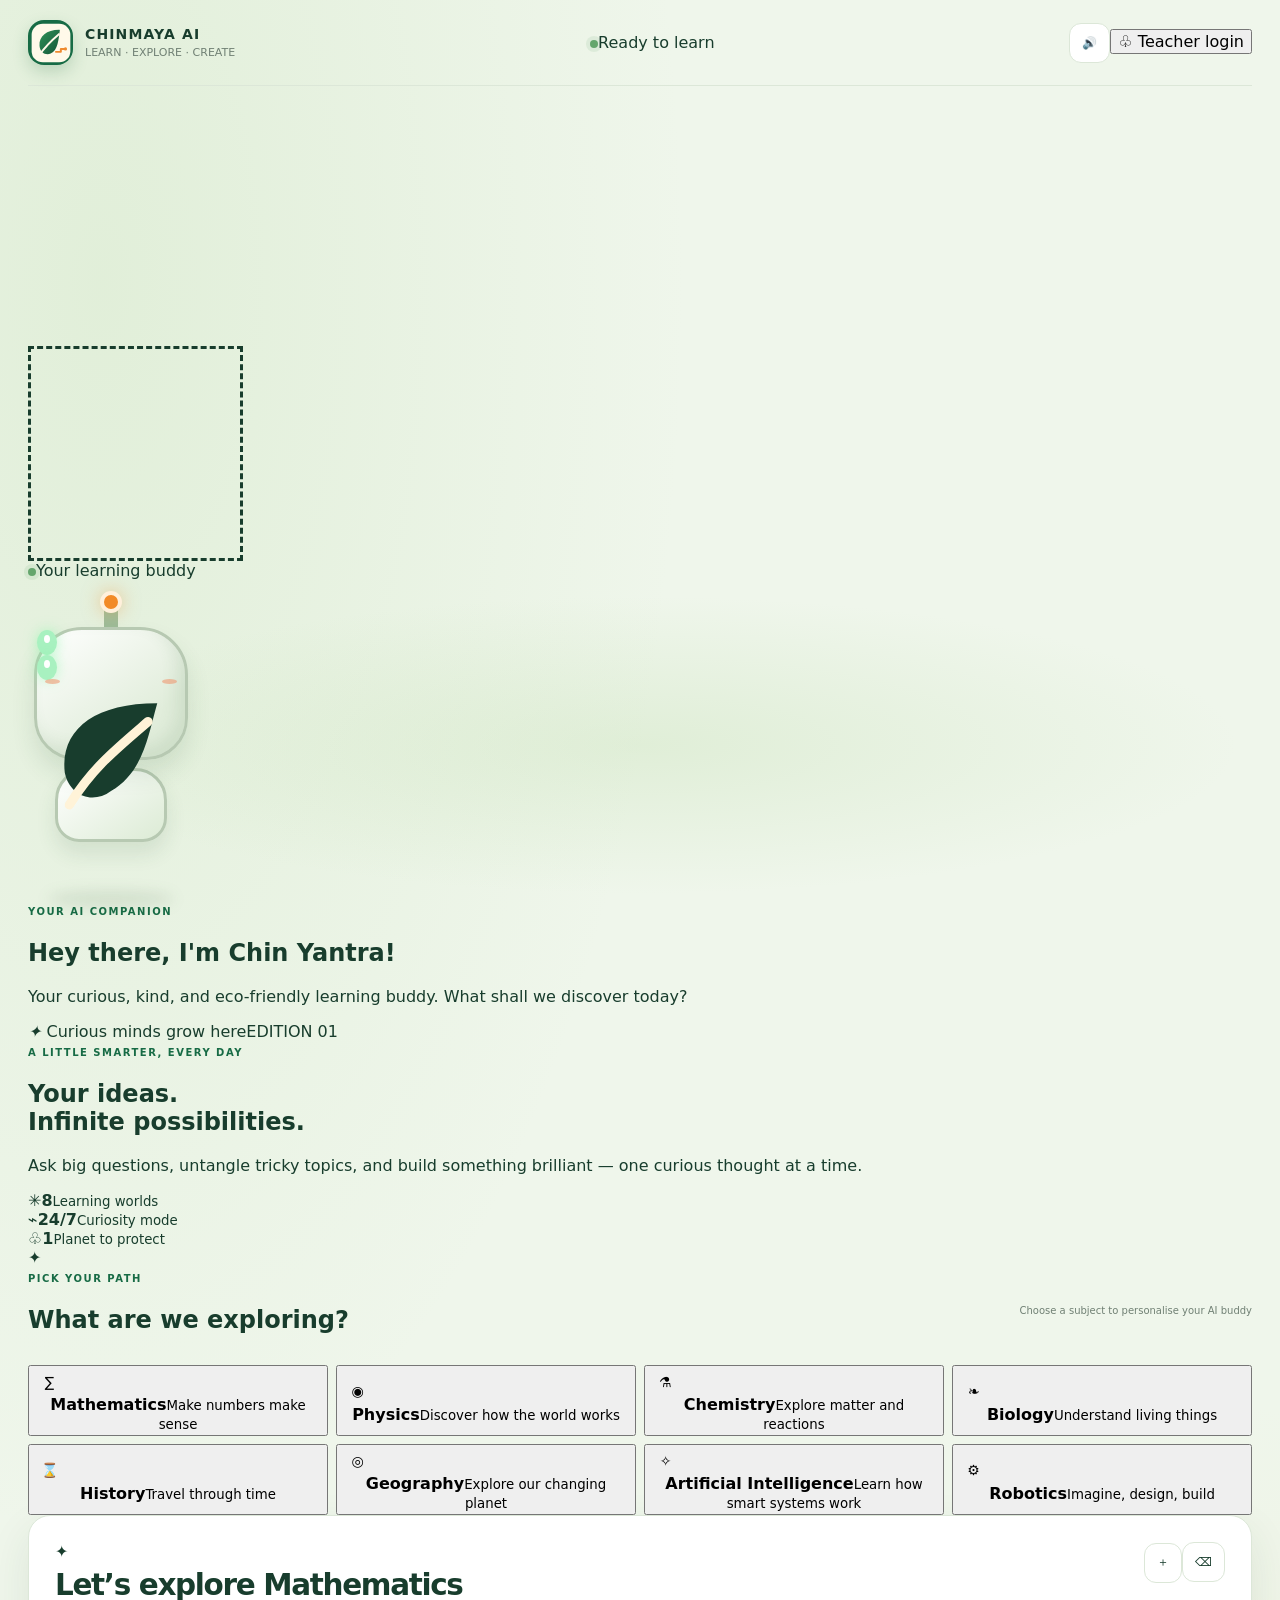
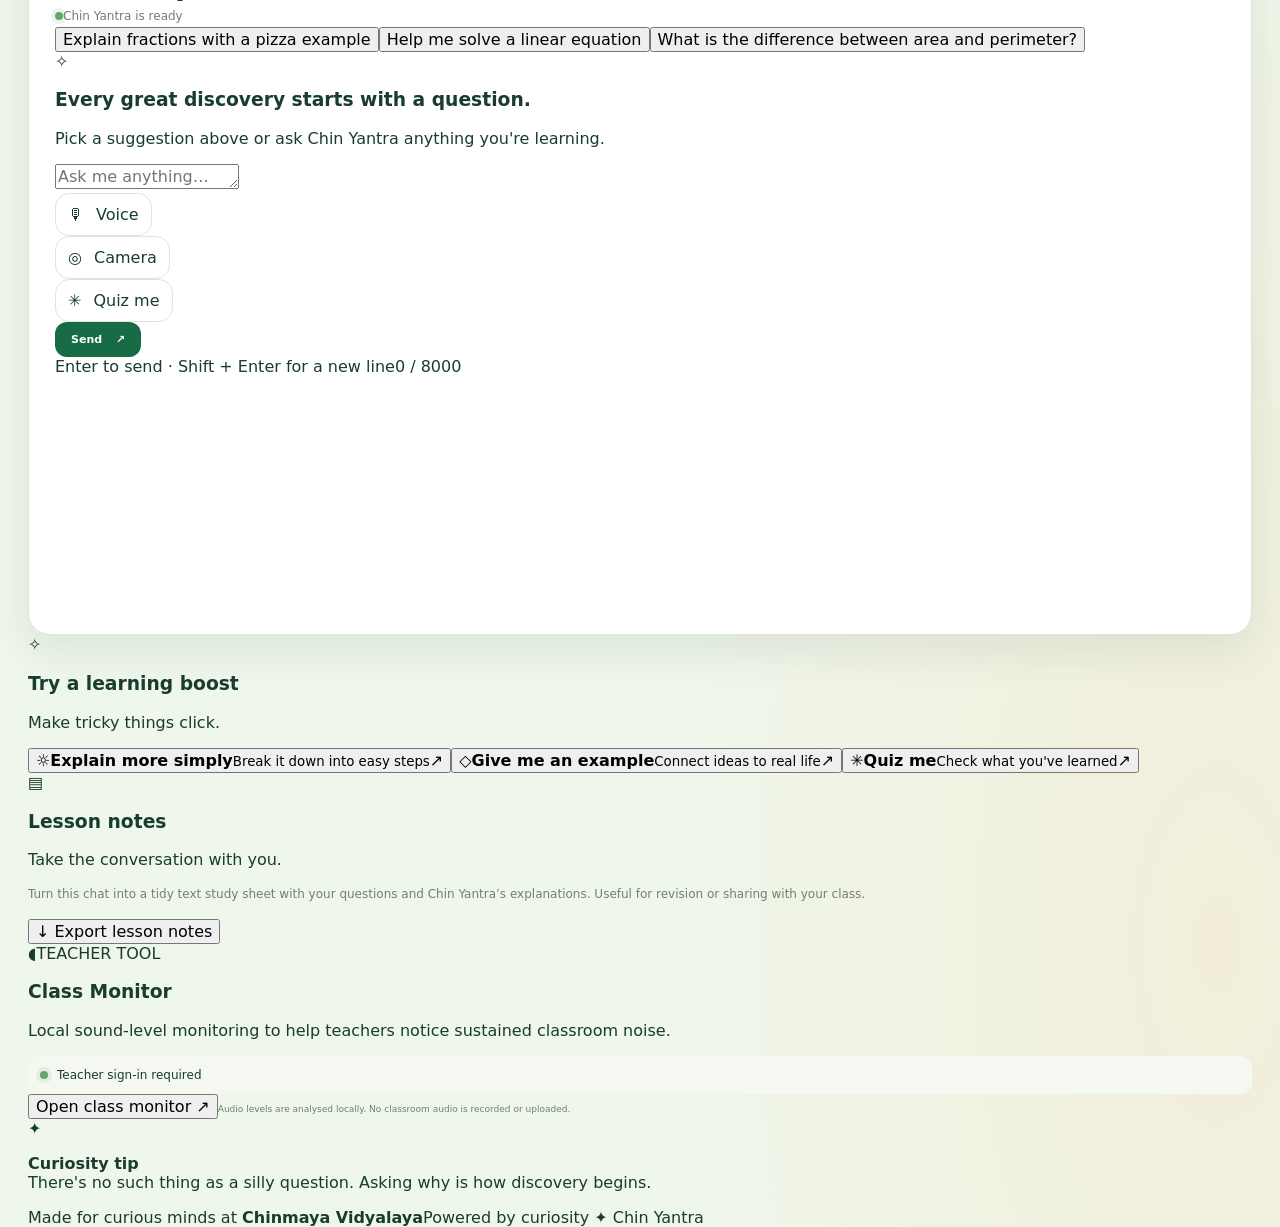
==== commit 9bf1c82d: "Rename index (2).html to index.html" ====
--- a/index.html
+++ b/index.html
@@ -28,6 +28,9 @@
 }
 
 * { box-sizing: border-box; }
+
+/* Keep dialogs and overlays closed until their JavaScript explicitly opens them. */
+.hidden { display: none !important; }
 
 [hidden] { display: none !important; }
 
@@ -458,7 +461,11 @@
 }
 
   .brand-mark img{display:block;width:42px;height:42px;object-fit:contain}
-  </style>
+  
+.capability-notice{margin:8px 2px 0;padding:9px 11px;border:1px solid #e9c98e;border-radius:11px;background:#fff8e9;color:#76511f;font-size:11px;line-height:1.5}
+.study-export-copy{color:var(--muted);font-size:12px;line-height:1.6;margin:8px 0 14px}
+
+</style>
   <script>
 /* CHINMAYA AI / CHIN YANTRA — central configuration.
    Edit values here, save, and refresh. Browser-side API keys are visible to visitors.
@@ -572,9 +579,10 @@
           <div class="chat-header"><div class="chat-heading"><div class="chat-avatar">✦</div><div><h2 id="chatSubjectTitle">Let's get curious</h2><p><span class="status-dot"></span><span id="chatStatus">Chin Yantra is ready</span></p></div></div><div class="chat-tools"><button class="icon-button" id="newChatBtn" title="Start a new conversation" aria-label="New conversation">＋</button><button class="icon-button" id="clearChatBtn" title="Clear conversation" aria-label="Clear conversation">⌫</button></div></div>
           <div class="suggestions" id="suggestions" aria-label="Suggested questions"></div>
           <div class="messages" id="messages" role="log" aria-live="polite" aria-relevant="additions text"><div class="empty-state" id="emptyState"><div class="empty-spark">✧</div><h3>Every great discovery starts with a question.</h3><p>Pick a suggestion above or ask Chin Yantra anything you're learning.</p></div></div>
-          <div class="chat-composer"><label class="sr-only" for="messageInput">Your message</label><textarea id="messageInput" rows="1" placeholder="Ask me anything…" maxlength="8000"></textarea><div class="composer-actions"><div class="composer-left"><button class="tool-button" id="micBtn" title="Speak your question"><span>🎙</span><span>Voice</span></button><button class="tool-button" id="cameraBtn" title="Ask about something you show the camera"><span>◎</span><span>Camera</span></button><button class="tool-button" id="quizBtn" title="Start a short quiz"><span>✳</span><span>Quiz me</span></button></div><button class="send-button" id="sendBtn"><span>Send</span><span>↗</span></button></div><div class="composer-hint"><span>Enter to send · Shift + Enter for a new line</span><span id="charCount">0 / 8000</span></div></div>
+          <div class="chat-composer"><label class="sr-only" for="messageInput">Your message</label><textarea id="messageInput" rows="1" placeholder="Ask me anything…" maxlength="8000"></textarea><div class="composer-actions"><div class="composer-left"><button class="tool-button" id="micBtn" title="Speak your question"><span>🎙</span><span>Voice</span></button><button class="tool-button" id="cameraBtn" title="Ask about something you show the camera"><span>◎</span><span>Camera</span></button><button class="tool-button" id="quizBtn" title="Start a short quiz"><span>✳</span><span>Quiz me</span></button></div><button class="send-button" id="sendBtn"><span>Send</span><span>↗</span></button></div><div class="composer-hint"><span>Enter to send · Shift + Enter for a new line</span><span id="charCount">0 / 8000</span></div><div id="capabilityNotice" class="capability-notice hidden" role="status" aria-live="polite"></div></div>
         </div>
         <aside class="side-column"><div class="side-card panel"><div class="side-card-title"><span class="side-icon">✧</span><div><h3>Try a learning boost</h3><p>Make tricky things click.</p></div></div><button class="boost-action" id="simplerBtn"><span>☼</span><span><strong>Explain more simply</strong><small>Break it down into easy steps</small></span><span class="arrow">↗</span></button><button class="boost-action" id="exampleBtn"><span>◇</span><span><strong>Give me an example</strong><small>Connect ideas to real life</small></span><span class="arrow">↗</span></button><button class="boost-action" id="quizBoostBtn"><span>✳</span><span><strong>Quiz me</strong><small>Check what you've learned</small></span><span class="arrow">↗</span></button></div>
+          <div class="side-card panel study-export-card"><div class="side-card-title"><span class="side-icon">▤</span><div><h3>Lesson notes</h3><p>Take the conversation with you.</p></div></div><p class="study-export-copy">Turn this chat into a tidy text study sheet with your questions and Chin Yantra’s explanations. Useful for revision or sharing with your class.</p><button class="button button-primary full-button" id="exportNotesBtn" type="button">↓ Export lesson notes</button></div>
           <div class="side-card monitor-card panel"><div class="monitor-top"><span class="monitor-symbol">◖</span><span class="teacher-chip" id="teacherModeChip">TEACHER TOOL</span></div><h3>Class Monitor</h3><p>Local sound-level monitoring to help teachers notice sustained classroom noise.</p><div class="monitor-status"><span class="status-dot muted-dot" id="monitorDot"></span><span id="monitorSummary">Teacher sign-in required</span></div><button class="button button-dark" id="classMonitorOpen">Open class monitor <span>↗</span></button><small class="privacy-note">Audio levels are analysed locally. No classroom audio is recorded or uploaded.</small></div>
           <div class="tip-card"><span>✦</span><p><strong>Curiosity tip</strong><br>There's no such thing as a silly question. Asking why is how discovery begins.</p></div>
         </aside>
@@ -598,7 +606,7 @@
   const fallback = {appName:'CHINMAYA AI',robotName:'Chin Yantra',apiKey:'PASTE YOUR API KEY HERE',model:'gemini-3.5-flash-lite',apiBaseUrl:'https://generativelanguage.googleapis.com/v1beta/models/',language:'en-IN',greeting:'Your curious learning buddy. What shall we discover today?',defaultSubject:'Mathematics',defaultExpression:'idle',reducedMotion:false,theme:{primary:'#176b45',primaryDark:'#104b34',secondary:'#f28a27',background:'#f6f5ed',accent:'#b8d96a',cream:'#fff9e9',text:'#183d2d'},voice:{enabled:true,voiceName:'',language:'en-IN',rate:1,pitch:1.08,volume:.9,speakByDefault:false,showSpeakButton:true,allowSpeechRecognition:true},teacherPassword:'1234',monitor:{noiseSensitivity:55,soundLevelThreshold:.085,triggerDurationMs:1800,repeatCount:3,alertDurationMs:5000,alarmCooldownMs:12000,defaultAlarmEnabled:true,allowTeacherMute:true,sampleIntervalMs:100},interface:{maxHistoryMessages:24,maxOutputTokens:1200,cameraMaxWidth:960,cameraJpegQuality:.82,toastDurationMs:3200},subjects:[]};
   const cfg = {...fallback,...raw,theme:{...fallback.theme,...(raw.theme||{})},voice:{...fallback.voice,...(raw.voice||{})},monitor:{...fallback.monitor,...(raw.monitor||{})},interface:{...fallback.interface,...(raw.interface||{})},subjects:Array.isArray(raw.subjects)&&raw.subjects.length?raw.subjects:fallback.subjects};
   const $ = id => document.getElementById(id);
-  const els = Object.fromEntries(['headerStatus','robotStatus','robotNameTitle','robotGreeting','robotStage','subjectGrid','chatSubjectTitle','chatStatus','suggestions','messages','emptyState','messageInput','sendBtn','charCount','voiceToggle','teacherLoginOpen','newChatBtn','clearChatBtn','micBtn','cameraBtn','quizBtn','simplerBtn','exampleBtn','quizBoostBtn','classMonitorOpen','cameraModal','cameraVideo','cameraPlaceholder','cameraQuestion','startCameraBtn','stopCameraBtn','analyseCameraBtn','cameraStatus','teacherModal','teacherLoginForm','teacherPasswordInput','showPasswordBtn','loginError','monitorModal','monitorDot','monitorSummary','dbValue','meterFill','monitorStateText','sensitivityRange','sensitivityLabel','startMonitorBtn','stopMonitorBtn','muteAlarmBtn','teacherLogoutBtn','alarmOverlay','alarmCountdown','dismissAlarmBtn','alarmMuteQuickBtn','toastRegion'].map(id=>[id,$(id)]));
+  const els = Object.fromEntries(['headerStatus','robotStatus','robotNameTitle','robotGreeting','robotStage','subjectGrid','chatSubjectTitle','chatStatus','suggestions','messages','emptyState','messageInput','sendBtn','charCount','voiceToggle','teacherLoginOpen','newChatBtn','clearChatBtn','micBtn','cameraBtn','quizBtn','simplerBtn','exampleBtn','quizBoostBtn','classMonitorOpen','cameraModal','cameraVideo','cameraPlaceholder','cameraQuestion','startCameraBtn','stopCameraBtn','analyseCameraBtn','cameraStatus','teacherModal','teacherLoginForm','teacherPasswordInput','showPasswordBtn','loginError','monitorModal','monitorDot','monitorSummary','dbValue','meterFill','monitorStateText','sensitivityRange','sensitivityLabel','startMonitorBtn','stopMonitorBtn','muteAlarmBtn','teacherLogoutBtn','alarmOverlay','alarmCountdown','dismissAlarmBtn','alarmMuteQuickBtn','toastRegion','capabilityNotice','exportNotesBtn'].map(id=>[id,$(id)]));
   const state = {subject:cfg.defaultSubject,history:[],busy:false,requestId:0,expression:cfg.defaultExpression||'idle',voiceEnabled:!!cfg.voice.enabled,teacher:false,cameraStream:null,recognition:null,recognitionActive:false,speaking:false,speechUtterance:null,blinkTimer:null,monitoring:false,audioContext:null,analyser:null,micStream:null,monitorFrame:null,overThresholdSince:0,thresholdHits:0,lastAlertAt:0,alertTimer:null,alertCountdownTimer:null,alarmMuted:!cfg.monitor.defaultAlarmEnabled,monitorSensitivity:clamp(Number(cfg.monitor.noiseSensitivity)||55,1,100),cameraBusy:false,shuttingDown:false};
   function clamp(n,min,max){return Math.min(max,Math.max(min,n));}
   function safeText(value){return String(value??'');}
@@ -623,17 +631,17 @@
   function resizeInput(){els.messageInput.style.height='auto';els.messageInput.style.height=Math.min(140,els.messageInput.scrollHeight)+'px';els.charCount.textContent=`${els.messageInput.value.length} / 8000`;}
   function newChat(){if(state.busy){toast('Wait for the current answer before starting a new chat.','warning');return;}state.history=[];els.messages.replaceChildren();const empty=document.createElement('div');empty.className='empty-state';empty.id='emptyState';const spark=document.createElement('div');spark.className='empty-spark';spark.textContent='✧';const h=document.createElement('h3');h.textContent='Every great discovery starts with a question.';const p=document.createElement('p');p.textContent='Pick a suggestion above or ask Chin Yantra anything you’re learning.';empty.append(spark,h,p);els.messages.append(empty);updateSubjectUI();toast('A fresh conversation is ready.');}
   function clearChat(){if(!state.history.length){toast('This conversation is already empty.');return;}if(window.confirm('Clear this conversation? This cannot be undone.'))newChat();}
-  function speakText(text){if(!state.voiceEnabled||!cfg.voice.enabled){toast('Voice output is turned off. Enable it with the speaker button.','warning');return;}if(!('speechSynthesis'in window)||!('SpeechSynthesisUtterance'in window)){toast('Speech synthesis is not supported in this browser.','warning');return;}window.speechSynthesis.cancel();const utterance=new SpeechSynthesisUtterance(text);const voices=window.speechSynthesis.getVoices();let chosen=null;if(cfg.voice.voiceName)chosen=voices.find(v=>v.name===cfg.voice.voiceName)||null;if(!chosen&&cfg.voice.language)chosen=voices.find(v=>v.lang.toLowerCase()===cfg.voice.language.toLowerCase())||voices.find(v=>v.lang.toLowerCase().startsWith(cfg.voice.language.split('-')[0].toLowerCase()))||null;if(chosen)utterance.voice=chosen;utterance.lang=chosen?.lang||cfg.voice.language||cfg.language;utterance.rate=clamp(Number(cfg.voice.rate)||1,.5,2);utterance.pitch=clamp(Number(cfg.voice.pitch)||1,.5,2);utterance.volume=clamp(Number(cfg.voice.volume)||.9,0,1);state.speechUtterance=utterance;state.speaking=true;setExpression('speaking');utterance.onboundary=()=>{els.robotStage.classList.add('speaking-boundary');};utterance.onend=()=>{state.speaking=false;state.speechUtterance=null;els.robotStage.classList.remove('speaking-boundary');setExpression('idle');};utterance.onerror=()=>{state.speaking=false;state.speechUtterance=null;setExpression('idle');};window.speechSynthesis.speak(utterance);}
+  function speakText(text){if(!state.voiceEnabled||!cfg.voice.enabled){toast('Voice output is turned off. Enable it with the speaker button.','warning');return;}if(!('speechSynthesis'in window)||!('SpeechSynthesisUtterance'in window)){toast('Speech synthesis is not supported in this browser.','warning');return;}window.speechSynthesis.cancel();const utterance=new SpeechSynthesisUtterance(text);const voices=window.speechSynthesis.getVoices();let chosen=null;if(cfg.voice.voiceName)chosen=voices.find(v=>v.name===cfg.voice.voiceName)||null;if(!chosen&&cfg.voice.language)chosen=voices.find(v=>v.lang.toLowerCase()===cfg.voice.language.toLowerCase())||voices.find(v=>v.lang.toLowerCase().startsWith(cfg.voice.language.split('-')[0].toLowerCase()))||null;if(chosen)utterance.voice=chosen;utterance.lang=chosen?.lang||cfg.voice.language||cfg.language;utterance.rate=clamp(Number(cfg.voice.rate)||1,.5,2);utterance.pitch=clamp(Number(cfg.voice.pitch)||1,.5,2);utterance.volume=clamp(Number(cfg.voice.volume)||.9,0,1);state.speechUtterance=utterance;state.speaking=true;setExpression('speaking');utterance.onboundary=()=>{els.robotStage.classList.add('speaking-boundary');};utterance.onend=()=>{state.speaking=false;state.speechUtterance=null;els.robotStage.classList.remove('speaking-boundary');setExpression('idle');};utterance.onerror=(event)=>{state.speaking=false;state.speechUtterance=null;setExpression('idle');if(event.error!=='canceled'&&event.error!=='interrupted')toast('No audible speech output was available. Check your device volume and speaker connection; the written answer is still available.','warning');};window.speechSynthesis.speak(utterance);}
   function stopSpeaking(){if('speechSynthesis'in window)window.speechSynthesis.cancel();state.speaking=false;state.speechUtterance=null;setExpression('idle');}
-  function toggleVoice(){state.voiceEnabled=!state.voiceEnabled;els.voiceToggle.textContent=state.voiceEnabled?'🔊':'🔇';els.voiceToggle.setAttribute('aria-pressed',String(state.voiceEnabled));toast(state.voiceEnabled?'Voice output enabled.':'Voice output muted.');if(!state.voiceEnabled)stopSpeaking();}
-  function startRecognition(){if(!cfg.voice.allowSpeechRecognition){toast('Microphone dictation is disabled in config.js.','warning');return;}const SR=window.SpeechRecognition||window.webkitSpeechRecognition;if(!SR){toast('Speech recognition is not supported here. You can still type your question.','warning');return;}if(state.recognitionActive){state.recognition?.stop();return;}const rec=new SR();state.recognition=rec;rec.lang=cfg.voice.language||cfg.language;rec.interimResults=true;rec.continuous=false;let finalText='';state.recognitionActive=true;els.micBtn.classList.add('listening');setExpression('listening');rec.onresult=e=>{let interim='';for(let i=e.resultIndex;i<e.results.length;i++){const phrase=e.results[i][0].transcript;if(e.results[i].isFinal)finalText+=phrase;else interim+=phrase;}els.messageInput.value=(finalText+interim).trim();resizeInput();};rec.onerror=e=>{if(e.error!=='no-speech'&&e.error!=='aborted')toast(`Microphone input: ${e.error}. You can type instead.`,'warning');};rec.onend=()=>{state.recognitionActive=false;els.micBtn.classList.remove('listening');if(state.expression==='listening')setExpression('idle');if(finalText.trim())toast('Speech added to the message box. Review it, then press Send.');};try{rec.start();}catch{state.recognitionActive=false;els.micBtn.classList.remove('listening');setExpression('idle');toast('Could not start speech recognition. Try again.','warning');}}
+  function toggleVoice(){if(!('speechSynthesis'in window)||!('SpeechSynthesisUtterance'in window)){toast('Spoken replies are not supported in this browser. You can still read every answer on screen.','warning');return;}state.voiceEnabled=!state.voiceEnabled;els.voiceToggle.textContent=state.voiceEnabled?'🔊':'🔇';els.voiceToggle.setAttribute('aria-pressed',String(state.voiceEnabled));toast(state.voiceEnabled?'Voice output enabled. If you cannot hear it, check your device volume and selected speaker; every reply also appears as text.':'Voice output muted. Text replies will continue normally.');if(!state.voiceEnabled)stopSpeaking();}
+  function startRecognition(){if(!cfg.voice.allowSpeechRecognition){toast('Voice typing is turned off in the app settings. You can type your question instead.','warning');return;}const SR=window.SpeechRecognition||window.webkitSpeechRecognition;if(!SR){toast('This browser does not support voice typing. You can still type your question.','warning');return;}if(state.recognitionActive){state.recognition?.stop();return;}const rec=new SR();state.recognition=rec;rec.lang=cfg.voice.language||cfg.language;rec.interimResults=true;rec.continuous=false;let finalText='';state.recognitionActive=true;els.micBtn.classList.add('listening');setExpression('listening');rec.onresult=e=>{let interim='';for(let i=e.resultIndex;i<e.results.length;i++){const phrase=e.results[i][0].transcript;if(e.results[i].isFinal)finalText+=phrase;else interim+=phrase;}els.messageInput.value=(finalText+interim).trim();resizeInput();};rec.onerror=e=>{state.recognitionActive=false;els.micBtn.classList.remove('listening');if(state.expression==='listening')setExpression('idle');const messages={ 'not-allowed':'Microphone permission was blocked. Allow microphone access in your browser settings, or type instead.','service-not-allowed':'Voice typing is blocked by the browser. You can type instead.','audio-capture':'No working microphone was found. Connect a microphone or type your question.','network':'Voice typing needs an internet connection in this browser. You can type instead.','no-speech':'No speech was detected. Try again or type your question.'};if(e.error!=='aborted')toast(messages[e.error]||`Voice typing could not start (${e.error}). You can type instead.`,'warning');};rec.onend=()=>{state.recognitionActive=false;els.micBtn.classList.remove('listening');if(state.expression==='listening')setExpression('idle');if(finalText.trim())toast('Speech added to the message box. Review it, then press Send.');};try{rec.start();}catch(err){state.recognitionActive=false;els.micBtn.classList.remove('listening');setExpression('idle');toast('Could not start voice typing. Check your microphone permission, or type instead.','warning');}}
   function showModal(id){$(id).classList.remove('hidden');const focus=$(id).querySelector('input,textarea,button');if(focus)setTimeout(()=>focus.focus(),50);}function hideModal(id){$(id).classList.add('hidden');if(id==='cameraModal')stopCamera();}
-  async function startCamera(){if(!navigator.mediaDevices?.getUserMedia){els.cameraStatus.textContent='Camera access is unavailable. Use a modern browser over localhost or HTTPS.';return;}try{state.cameraStream=await navigator.mediaDevices.getUserMedia({video:{facingMode:'environment',width:{ideal:cfg.interface.cameraMaxWidth||960}},audio:false});els.cameraVideo.srcObject=state.cameraStream;await els.cameraVideo.play();els.cameraPlaceholder.classList.add('hidden');els.startCameraBtn.disabled=true;els.stopCameraBtn.disabled=false;els.analyseCameraBtn.disabled=false;els.cameraStatus.textContent='Camera is active. Capture analysis happens only when you press Analyse frame.';}catch(err){els.cameraStatus.textContent=err.name==='NotAllowedError'?'Camera permission was denied. Allow camera access in your browser settings and try again.':'Could not start the camera. Check that a camera is connected and not in use by another app.';toast(els.cameraStatus.textContent,'warning');}}
+  async function startCamera(){if(!window.isSecureContext||!navigator.mediaDevices?.getUserMedia){els.cameraStatus.textContent='Camera access needs a secure page (HTTPS) or localhost and a supported browser. You can close this window and continue with typed chat.';toast(els.cameraStatus.textContent,'warning');return;}try{state.cameraStream=await navigator.mediaDevices.getUserMedia({video:{facingMode:'environment',width:{ideal:cfg.interface.cameraMaxWidth||960}},audio:false});els.cameraVideo.srcObject=state.cameraStream;await els.cameraVideo.play();els.cameraPlaceholder.classList.add('hidden');els.startCameraBtn.disabled=true;els.stopCameraBtn.disabled=false;els.analyseCameraBtn.disabled=false;els.cameraStatus.textContent='Camera is active. A frame is shared with Gemini only when you press Analyse frame.';}catch(err){const messages={ 'NotAllowedError':'Camera permission was denied. Allow camera access in your browser settings, or continue without the camera.','NotFoundError':'No camera was found on this device. You can still ask questions by typing.','NotReadableError':'The camera is busy or unavailable. Close other apps using it and try again.','OverconstrainedError':'This camera cannot meet the requested settings. Try another camera.'};els.cameraStatus.textContent=messages[err.name]||'The camera could not start. Check the connection and browser permission, or continue with typed chat.';toast(els.cameraStatus.textContent,'warning');}}
   function stopCamera(){if(state.cameraStream){state.cameraStream.getTracks().forEach(t=>t.stop());state.cameraStream=null;}els.cameraVideo.srcObject=null;els.cameraPlaceholder.classList.remove('hidden');els.startCameraBtn.disabled=false;els.stopCameraBtn.disabled=true;els.analyseCameraBtn.disabled=true;els.cameraStatus.textContent='Camera is off.';state.cameraBusy=false;}
   async function analyseCamera(){if(!state.cameraStream||!els.cameraVideo.videoWidth){toast('Start the camera and wait for the preview before analysing.','warning');return;}if(state.busy||state.cameraBusy)return;const canvas=document.createElement('canvas');const maxW=clamp(Number(cfg.interface.cameraMaxWidth)||960,320,1600);const scale=Math.min(1,maxW/els.cameraVideo.videoWidth);canvas.width=Math.round(els.cameraVideo.videoWidth*scale);canvas.height=Math.round(els.cameraVideo.videoHeight*scale);const ctx=canvas.getContext('2d');ctx.drawImage(els.cameraVideo,0,0,canvas.width,canvas.height);const dataUrl=canvas.toDataURL('image/jpeg',clamp(Number(cfg.interface.cameraJpegQuality)||.82,.4,.95));const imageData={mimeType:'image/jpeg',data:dataUrl.split(',')[1]};const question=els.cameraQuestion.value.trim()||'Describe what is visible in this image. Be careful about uncertainty and do not infer details that are not clearly visible.';hideModal('cameraModal');await sendMessage(question,{imageData});}
   function loginTeacher(event){event.preventDefault();if(els.teacherPasswordInput.value===String(cfg.teacherPassword)){state.teacher=true;els.teacherPasswordInput.value='';els.loginError.textContent='';hideModal('teacherModal');els.monitorSummary.textContent='Teacher mode enabled';els.monitorDot.classList.remove('muted-dot');els.classMonitorOpen.textContent='Open class monitor ↗';toast('Teacher demonstration mode enabled.');}else{els.loginError.textContent='That password does not match. Try again.';setExpression('error');setTimeout(()=>setExpression('idle'),1000);}}
   function openMonitor(){if(!state.teacher){showModal('teacherModal');toast('Teacher login is required to use the class monitor.','warning');return;}showModal('monitorModal');updateMonitorControls();}
-  async function startMonitor(){if(!state.teacher){toast('Teacher login is required.','warning');return;}if(!navigator.mediaDevices?.getUserMedia){toast('Microphone audio analysis is unavailable in this browser.','error');return;}try{state.micStream=await navigator.mediaDevices.getUserMedia({audio:{echoCancellation:false,noiseSuppression:false,autoGainControl:false},video:false});const AudioContextClass=window.AudioContext||window.webkitAudioContext;if(!AudioContextClass)throw new Error('This browser does not support Web Audio analysis.');state.audioContext=new AudioContextClass();await state.audioContext.resume();state.analyser=state.audioContext.createAnalyser();state.analyser.fftSize=1024;state.analyser.smoothingTimeConstant=.25;const source=state.audioContext.createMediaStreamSource(state.micStream);source.connect(state.analyser);state.monitoring=true;state.overThresholdSince=0;state.thresholdHits=0;els.startMonitorBtn.disabled=true;els.stopMonitorBtn.disabled=false;els.monitorStateText.textContent='Monitoring live microphone sound levels locally…';els.monitorSummary.textContent='Microphone active · monitoring';els.monitorDot.classList.remove('muted-dot');els.headerStatus.textContent='Monitor active';toast('Class sound monitoring started. Audio stays in this browser.');monitorLoop();}catch(err){stopMonitor();toast(err.message||'Could not start microphone monitoring. Check permission settings.','error');}}
+  async function startMonitor(){if(!state.teacher){toast('Teacher login is required.','warning');return;}if(!window.isSecureContext||!navigator.mediaDevices?.getUserMedia){els.monitorStateText.textContent='Microphone monitoring needs HTTPS or localhost and a supported browser. You can still use the other teacher tools.';toast(els.monitorStateText.textContent,'warning');return;}try{state.micStream=await navigator.mediaDevices.getUserMedia({audio:{echoCancellation:false,noiseSuppression:false,autoGainControl:false},video:false});const AudioContextClass=window.AudioContext||window.webkitAudioContext;if(!AudioContextClass)throw new Error('This browser cannot analyse microphone levels. The class monitor is unavailable, but the rest of Chin Yantra still works.');state.audioContext=new AudioContextClass();await state.audioContext.resume();state.analyser=state.audioContext.createAnalyser();state.analyser.fftSize=1024;state.analyser.smoothingTimeConstant=.25;const source=state.audioContext.createMediaStreamSource(state.micStream);source.connect(state.analyser);state.monitoring=true;state.overThresholdSince=0;state.thresholdHits=0;els.startMonitorBtn.disabled=true;els.stopMonitorBtn.disabled=false;els.monitorStateText.textContent='Monitoring live microphone sound levels locally…';els.monitorSummary.textContent='Microphone active · monitoring';els.monitorDot.classList.remove('muted-dot');els.headerStatus.textContent='Monitor active';toast('Class sound monitoring started. Audio stays in this browser.');monitorLoop();}catch(err){stopMonitor();const messages={'NotAllowedError':'Microphone permission was denied. Allow microphone access to use the class monitor.','NotFoundError':'No microphone was found. Connect one to use sound monitoring; the rest of the app remains available.','NotReadableError':'The microphone is busy or unavailable. Close other apps using it and try again.'};const msg=messages[err.name]||err.message||'Could not start microphone monitoring. Check browser permissions.';els.monitorStateText.textContent=msg;toast(msg,'error');}}
   function thresholdForSensitivity(){const sens=state.monitorSensitivity/100;const base=clamp(Number(cfg.monitor.soundLevelThreshold)||.085,.005,.8);return clamp(base*(1.5-sens*1.15),.008,.9);}
   function monitorLoop(){if(!state.monitoring||!state.analyser)return;const buffer=new Uint8Array(state.analyser.fftSize);state.analyser.getByteTimeDomainData(buffer);let sum=0;for(let i=0;i<buffer.length;i++){const sample=(buffer[i]-128)/128;sum+=sample*sample;}const rms=Math.sqrt(sum/buffer.length);const scaled=clamp((rms/.25)*100,0,100);els.dbValue.textContent=`${Math.round(scaled)}%`;els.meterFill.style.width=`${scaled}%`;const now=Date.now();const over=rms>thresholdForSensitivity();if(over){if(!state.overThresholdSince)state.overThresholdSince=now;state.thresholdHits++;}else{state.overThresholdSince=0;state.thresholdHits=Math.max(0,state.thresholdHits-1);}const duration=Number(cfg.monitor.triggerDurationMs)||1800;const hits=Math.max(1,Number(cfg.monitor.repeatCount)||3);if(over&&now-state.overThresholdSince>=duration&&state.thresholdHits>=hits&&now-state.lastAlertAt>=(Number(cfg.monitor.alarmCooldownMs)||12000)){triggerAlarm();state.lastAlertAt=now;state.overThresholdSince=0;state.thresholdHits=0;}state.monitorFrame=setTimeout(monitorLoop,clamp(Number(cfg.monitor.sampleIntervalMs)||100,50,500));}
   function updateMonitorControls(){els.startMonitorBtn.disabled=state.monitoring;els.stopMonitorBtn.disabled=!state.monitoring;els.muteAlarmBtn.disabled=!cfg.monitor.allowTeacherMute;els.muteAlarmBtn.textContent=state.alarmMuted?'Unmute alarm':'Mute alarm';els.alarmMuteQuickBtn.textContent=state.alarmMuted?'Unmute alarm':'Mute alarm';els.sensitivityRange.value=state.monitorSensitivity;els.sensitivityLabel.textContent=state.monitorSensitivity<35?'High':state.monitorSensitivity>70?'Very high':'Medium';}
@@ -644,9 +652,33 @@
   function toggleAlarmMute(){if(!cfg.monitor.allowTeacherMute){toast('Alarm muting is disabled in config.js.','warning');return;}state.alarmMuted=!state.alarmMuted;updateMonitorControls();toast(state.alarmMuted?'Alarm sound muted. Visual alerts remain active.':'Alarm sound enabled.');}
   function logoutTeacher(){stopMonitor();dismissAlarm();state.teacher=false;els.teacherPasswordInput.value='';els.monitorSummary.textContent='Teacher sign-in required';els.monitorDot.classList.add('muted-dot');hideModal('monitorModal');hideModal('teacherModal');toast('Logged out. Classroom monitoring has stopped.');}
   function addBoost(kind){const last=[...state.history].reverse().find(m=>m.role==='model');if(!last){toast('Ask a question first, then use a learning boost.','warning');return;}const prompts={simpler:'Explain your previous answer more simply for a school student. Use short sentences and define any difficult words.',example:'Give one concrete, everyday example that helps me understand your previous answer.',quiz:'Create a short 3-question quiz based on your previous answer. Ask one question at a time and wait for my answer before revealing the solution.'};sendMessage(prompts[kind]);}
-  function bindEvents(){els.sendBtn.addEventListener('click',()=>sendMessage());els.messageInput.addEventListener('input',resizeInput);els.messageInput.addEventListener('keydown',e=>{if(e.key==='Enter'&&!e.shiftKey){e.preventDefault();sendMessage();}});els.newChatBtn.addEventListener('click',newChat);els.clearChatBtn.addEventListener('click',clearChat);els.voiceToggle.addEventListener('click',toggleVoice);els.micBtn.addEventListener('click',startRecognition);els.cameraBtn.addEventListener('click',()=>{els.cameraQuestion.value='';showModal('cameraModal');});els.startCameraBtn.addEventListener('click',startCamera);els.stopCameraBtn.addEventListener('click',stopCamera);els.analyseCameraBtn.addEventListener('click',analyseCamera);els.teacherLoginOpen.addEventListener('click',()=>showModal('teacherModal'));els.teacherLoginForm.addEventListener('submit',loginTeacher);els.showPasswordBtn.addEventListener('click',()=>{const reveal=els.teacherPasswordInput.type==='password';els.teacherPasswordInput.type=reveal?'text':'password';els.showPasswordBtn.textContent=reveal?'Hide':'Show';els.showPasswordBtn.setAttribute('aria-label',reveal?'Hide password':'Show password');});els.classMonitorOpen.addEventListener('click',openMonitor);els.startMonitorBtn.addEventListener('click',startMonitor);els.stopMonitorBtn.addEventListener('click',stopMonitor);els.muteAlarmBtn.addEventListener('click',toggleAlarmMute);els.alarmMuteQuickBtn.addEventListener('click',toggleAlarmMute);els.dismissAlarmBtn.addEventListener('click',dismissAlarm);els.teacherLogoutBtn.addEventListener('click',logoutTeacher);els.sensitivityRange.addEventListener('input',()=>{state.monitorSensitivity=Number(els.sensitivityRange.value);updateMonitorControls();});els.simplerBtn.addEventListener('click',()=>addBoost('simpler'));els.exampleBtn.addEventListener('click',()=>addBoost('example'));els.quizBtn.addEventListener('click',()=>sendMessage('Quiz me on '+state.subject+'. Ask one question at a time, wait for my answer, then give feedback and continue.'));els.quizBoostBtn.addEventListener('click',()=>addBoost('quiz'));document.querySelectorAll('[data-close]').forEach(b=>b.addEventListener('click',()=>hideModal(b.dataset.close)));document.querySelectorAll('.modal-backdrop').forEach(backdrop=>backdrop.addEventListener('click',e=>{if(e.target===backdrop)hideModal(backdrop.id);}));document.addEventListener('keydown',e=>{if(e.key==='Escape'){['cameraModal','teacherModal','monitorModal'].forEach(id=>{if(!$(id).classList.contains('hidden'))hideModal(id);});}});window.addEventListener('pagehide',shutdown);document.addEventListener('visibilitychange',()=>{if(document.hidden&&state.recognitionActive)state.recognition?.stop();});}
+  function updateCapabilityNotice(){
+    const issues=[];
+    const canGetMedia=!!(navigator.mediaDevices&&navigator.mediaDevices.getUserMedia);
+    const canRecognise=!!(window.SpeechRecognition||window.webkitSpeechRecognition);
+    const canSpeak=('speechSynthesis' in window)&&('SpeechSynthesisUtterance' in window);
+    if(!canGetMedia)issues.push('Camera and classroom microphone access need a supported browser on HTTPS or localhost. You can still use typed chat.');
+    if(!canRecognise)issues.push('Voice typing is not available in this browser. Type your questions instead.');
+    if(!canSpeak)issues.push('Spoken replies are not supported here. Chin Yantra will continue replying in text.');
+    els.capabilityNotice.textContent=issues.join(' ');
+    els.capabilityNotice.classList.toggle('hidden',issues.length===0);
+    if(!canRecognise){els.micBtn.title='Voice typing is unavailable in this browser; type instead';els.micBtn.setAttribute('aria-label','Voice typing unavailable');}
+    if(!canGetMedia){els.cameraBtn.title='Camera requires HTTPS or localhost and a connected camera';}
+    if(!canSpeak){els.voiceToggle.title='Speech output is not supported in this browser; text replies remain available';}
+  }
+  function exportLessonNotes(){
+    const entries=state.history.filter(m=>m&&m.text&&['user','model'].includes(m.role));
+    if(!entries.length){toast('Ask Chin Yantra a question first. Your lesson notes will appear here.','warning');return;}
+    const stamp=new Date().toLocaleString();
+    const lines=['CHINMAYA AI · CHIN YANTRA','LESSON NOTES','Subject: '+state.subject,'Created: '+stamp,'','='.repeat(52),''];
+    for(const item of entries){lines.push(item.role==='user'?'YOUR QUESTION':'CHIN YANTRA');lines.push(String(item.text).trim(),'');lines.push('-'.repeat(42),'');}
+    lines.push('Made with Chin Yantra · Keep learning with curiosity!');
+    const blob=new Blob([lines.join('\n')],{type:'text/plain;charset=utf-8'});
+    const url=URL.createObjectURL(blob);const a=document.createElement('a');a.href=url;a.download='Chin-Yantra-'+state.subject.replace(/[^a-z0-9]+/gi,'-')+'-lesson-notes.txt';document.body.appendChild(a);a.click();a.remove();setTimeout(()=>URL.revokeObjectURL(url),1000);toast('Your lesson notes have been exported.');
+  }
+  function bindEvents(){els.sendBtn.addEventListener('click',()=>sendMessage());els.exportNotesBtn.addEventListener('click',exportLessonNotes);els.messageInput.addEventListener('input',resizeInput);els.messageInput.addEventListener('keydown',e=>{if(e.key==='Enter'&&!e.shiftKey){e.preventDefault();sendMessage();}});els.newChatBtn.addEventListener('click',newChat);els.clearChatBtn.addEventListener('click',clearChat);els.voiceToggle.addEventListener('click',toggleVoice);els.micBtn.addEventListener('click',startRecognition);els.cameraBtn.addEventListener('click',()=>{els.cameraQuestion.value='';showModal('cameraModal');});els.startCameraBtn.addEventListener('click',startCamera);els.stopCameraBtn.addEventListener('click',stopCamera);els.analyseCameraBtn.addEventListener('click',analyseCamera);els.teacherLoginOpen.addEventListener('click',()=>showModal('teacherModal'));els.teacherLoginForm.addEventListener('submit',loginTeacher);els.showPasswordBtn.addEventListener('click',()=>{const reveal=els.teacherPasswordInput.type==='password';els.teacherPasswordInput.type=reveal?'text':'password';els.showPasswordBtn.textContent=reveal?'Hide':'Show';els.showPasswordBtn.setAttribute('aria-label',reveal?'Hide password':'Show password');});els.classMonitorOpen.addEventListener('click',openMonitor);els.startMonitorBtn.addEventListener('click',startMonitor);els.stopMonitorBtn.addEventListener('click',stopMonitor);els.muteAlarmBtn.addEventListener('click',toggleAlarmMute);els.alarmMuteQuickBtn.addEventListener('click',toggleAlarmMute);els.dismissAlarmBtn.addEventListener('click',dismissAlarm);els.teacherLogoutBtn.addEventListener('click',logoutTeacher);els.sensitivityRange.addEventListener('input',()=>{state.monitorSensitivity=Number(els.sensitivityRange.value);updateMonitorControls();});els.simplerBtn.addEventListener('click',()=>addBoost('simpler'));els.exampleBtn.addEventListener('click',()=>addBoost('example'));els.quizBtn.addEventListener('click',()=>sendMessage('Quiz me on '+state.subject+'. Ask one question at a time, wait for my answer, then give feedback and continue.'));els.quizBoostBtn.addEventListener('click',()=>addBoost('quiz'));document.querySelectorAll('[data-close]').forEach(b=>b.addEventListener('click',()=>hideModal(b.dataset.close)));document.querySelectorAll('.modal-backdrop').forEach(backdrop=>backdrop.addEventListener('click',e=>{if(e.target===backdrop)hideModal(backdrop.id);}));document.addEventListener('keydown',e=>{if(e.key==='Escape'){['cameraModal','teacherModal','monitorModal'].forEach(id=>{if(!$(id).classList.contains('hidden'))hideModal(id);});}});window.addEventListener('pagehide',shutdown);document.addEventListener('visibilitychange',()=>{if(document.hidden&&state.recognitionActive)state.recognition?.stop();});}
   function shutdown(){state.shuttingDown=true;stopCamera();stopMonitor();stopSpeaking();if(state.recognitionActive)state.recognition?.abort();dismissAlarm();if(state.blinkTimer)clearTimeout(state.blinkTimer);}
-  function init(){initTheme();els.robotNameTitle.textContent=`I'm ${cfg.robotName}!`;els.robotGreeting.textContent=cfg.greeting;els.voiceToggle.textContent=state.voiceEnabled?'🔊':'🔇';els.voiceToggle.setAttribute('aria-pressed',String(state.voiceEnabled));els.sensitivityRange.value=state.monitorSensitivity;initSubjects();bindEvents();startBlinking();setExpression('idle');if(!cfg.voice.enabled)els.voiceToggle.title='Voice output is disabled in config.js';if(!cfg.voice.allowSpeechRecognition)els.micBtn.disabled=true;if(!navigator.mediaDevices?.getUserMedia){els.cameraBtn.title='Camera needs browser support and localhost or HTTPS';}updateMonitorControls();}
+  function init(){initTheme();els.robotNameTitle.textContent=`I'm ${cfg.robotName}!`;els.robotGreeting.textContent=cfg.greeting;els.voiceToggle.textContent=state.voiceEnabled?'🔊':'🔇';els.voiceToggle.setAttribute('aria-pressed',String(state.voiceEnabled));els.sensitivityRange.value=state.monitorSensitivity;initSubjects();bindEvents();startBlinking();setExpression('idle');if(!cfg.voice.enabled)els.voiceToggle.title='Voice output is disabled in config.js';if(!cfg.voice.allowSpeechRecognition)els.micBtn.disabled=true;if(!navigator.mediaDevices?.getUserMedia){els.cameraBtn.title='Camera needs browser support and localhost or HTTPS';}updateCapabilityNotice();updateMonitorControls();}
   init();
 })();
 
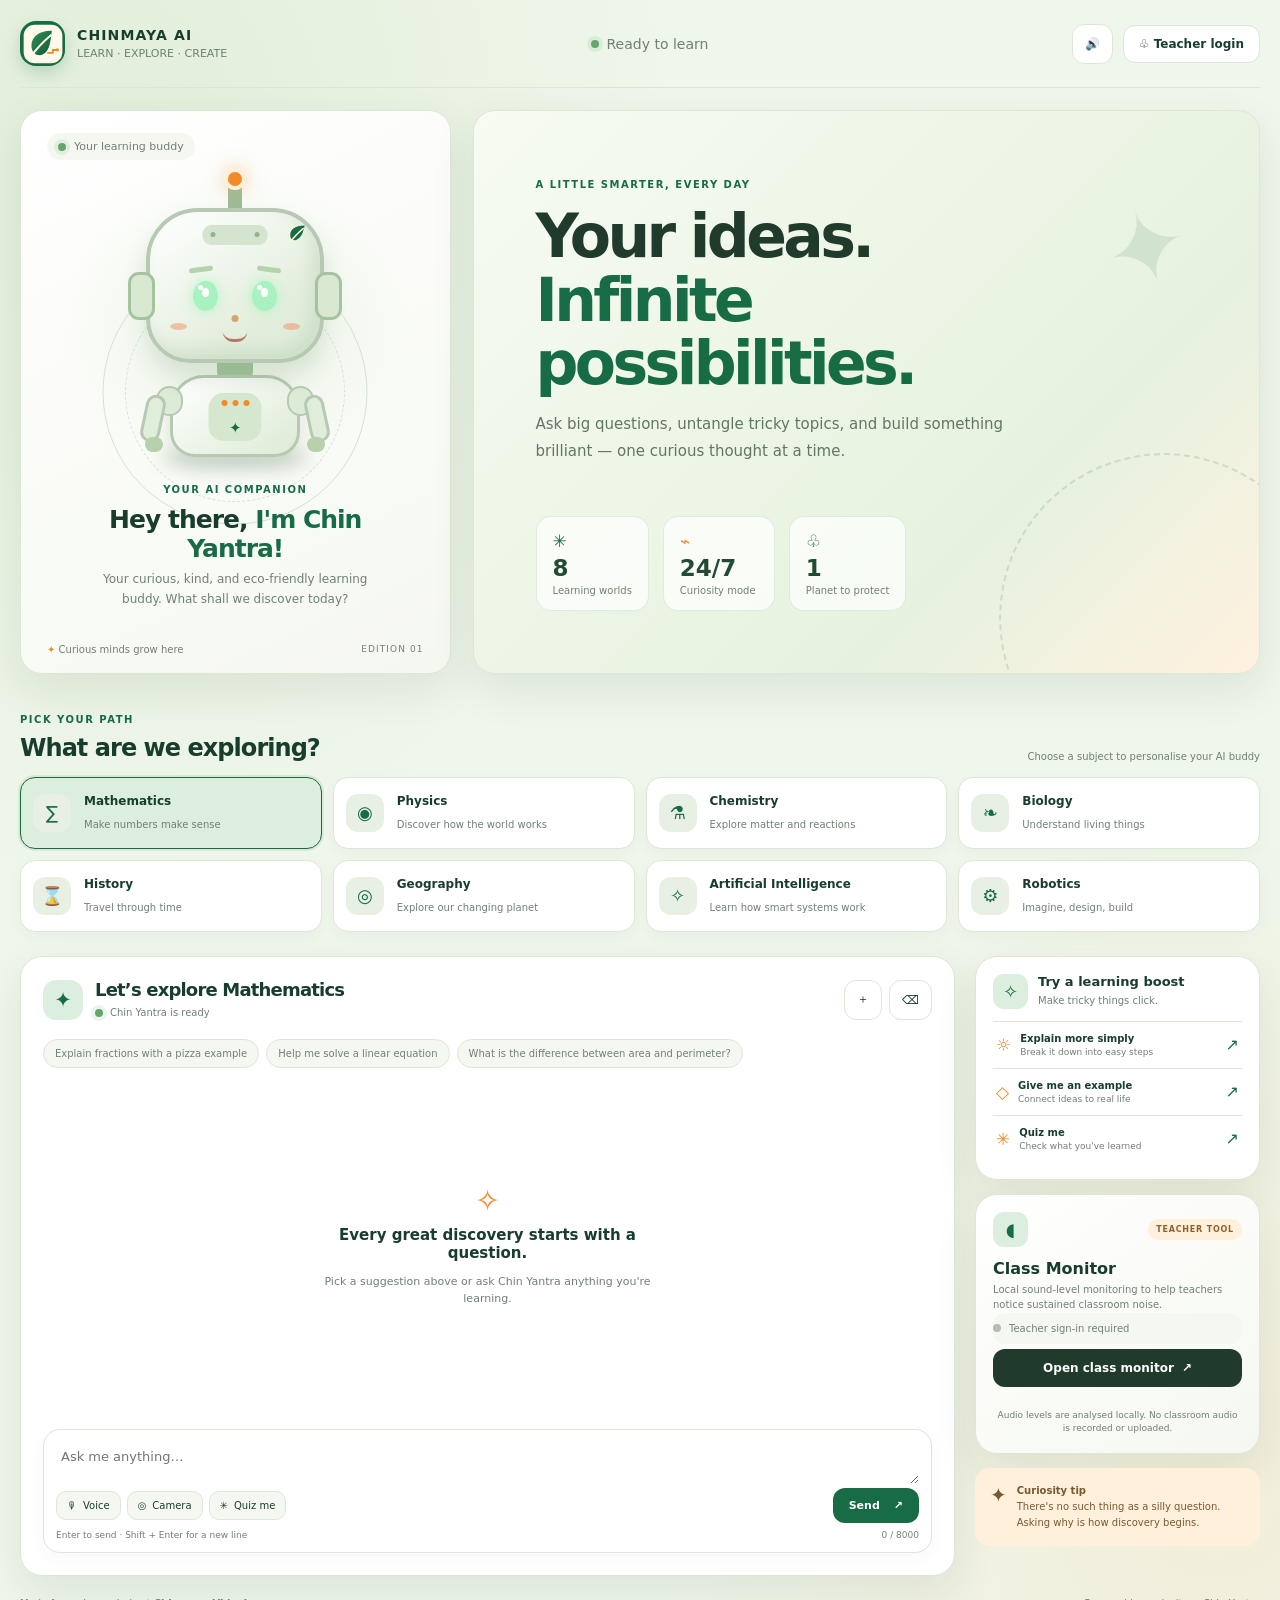
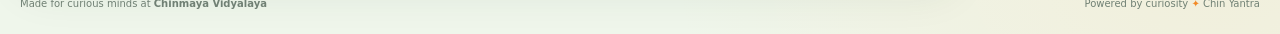
==== commit 24c80325: "Rename index (3).html to index.html" ====
--- a/index.html
+++ b/index.html
@@ -461,11 +461,142 @@
 }
 
   .brand-mark img{display:block;width:42px;height:42px;object-fit:contain}
-  
-.capability-notice{margin:8px 2px 0;padding:9px 11px;border:1px solid #e9c98e;border-radius:11px;background:#fff8e9;color:#76511f;font-size:11px;line-height:1.5}
-.study-export-copy{color:var(--muted);font-size:12px;line-height:1.6;margin:8px 0 14px}
-
-</style>
+
+
+/* === Layout repair for the current Chin Yantra page structure === */
+.app-shell { width: min(100% - 40px, 1440px); max-width: 1440px; padding: 0; }
+.topbar { min-height: 88px; }
+.header-status { display:flex; align-items:center; gap:8px; color:var(--muted); font-size:14px; }
+.header-actions { display:flex; align-items:center; gap:10px; }
+.button { border:1px solid transparent; border-radius:12px; padding:11px 15px; font-size:12px; font-weight:700; display:inline-flex; align-items:center; justify-content:center; gap:8px; transition:.18s ease; }
+.button:hover { transform:translateY(-1px); }
+.button-primary { background:var(--green); color:white; }
+.button-outline { border-color:var(--line); background:var(--surface); color:var(--text); }
+.button-dark { background:#203b2c; color:#fff; }
+main { padding: 22px 0 0; }
+.hero-grid { display:grid; grid-template-columns:minmax(300px,.82fr) minmax(0,1.5fr); gap:22px; align-items:stretch; }
+.panel, .robot-card, .welcome-panel { border:1px solid var(--line); border-radius:var(--radius); background:var(--surface); box-shadow:var(--shadow); }
+.robot-card { min-height:510px; padding:22px 26px 18px; position:relative; overflow:hidden; display:flex; flex-direction:column; align-items:center; isolation:isolate; background:linear-gradient(155deg,var(--surface),var(--surface-2)); }
+.robot-badge { align-self:flex-start; display:flex; align-items:center; gap:8px; padding:7px 11px; border-radius:99px; background:var(--surface-2); color:var(--muted); font-size:11px; z-index:2; }
+.robot-stage { position:relative; isolation:isolate; width:min(100%,360px); height:300px; margin:8px auto 0; display:block; }
+.robot-orbit { position:absolute; left:50%; top:50%; transform:translate(-50%,-50%); border:1px solid rgba(80,137,91,.22); border-radius:50%; pointer-events:none; z-index:-1; }
+.robot-orbit.orbit-one { width:265px; height:265px; animation:none; }
+.robot-orbit.orbit-two { width:220px; height:220px; border-style:dashed; animation:orbit-spin 42s linear infinite; }
+.robot-shadow { position:absolute; left:50%; bottom:10px; transform:translateX(-50%); width:155px; height:18px; border-radius:50%; background:rgba(51,89,52,.16); filter:blur(8px); }
+.robot-head { position:absolute; z-index:3; left:50%; top:40px; transform:translateX(-50%); width:178px; height:155px; border:4px solid #b7c9b2; border-radius:52px 52px 44px 44px; background:linear-gradient(145deg,#fff,#e1eddb 75%); box-shadow:inset -8px -9px 16px rgba(71,121,73,.12),0 14px 23px rgba(44,91,53,.13); }
+.robot-antenna { position:absolute; z-index:2; top:10px; left:calc(50% - 7px); width:14px; height:38px; border-radius:10px; background:#9ebd9a; }
+.robot-antenna span { position:absolute; top:-10px; left:-4px; width:22px; height:22px; border-radius:50%; background:var(--orange); border:4px solid #fff0db; animation:antenna-glow 2.5s ease-in-out infinite; }
+.ear { position:absolute; top:60px; width:27px; height:48px; border:3px solid #a5c39f; background:#d8e8d1; border-radius:11px; z-index:-1; }
+.ear-left { left:-22px; } .ear-right { right:-22px; }
+.head-panel { position:absolute; top:13px; left:50%; transform:translateX(-50%); width:65px; height:20px; border-radius:9px; background:#d4e4ce; }
+.head-screw { position:absolute; top:7px; width:5px; height:5px; border-radius:50%; background:#94b28d; }
+.screw-left { left:8px; } .screw-right { right:8px; }
+.brow { position:absolute; top:55px; width:24px; height:5px; border-radius:5px; background:#b7d2ad; }
+.brow-left { left:39px; transform:rotate(-8deg); } .brow-right { right:39px; transform:rotate(8deg); }
+.eye { position:absolute; top:69px; width:25px; height:30px; border-radius:50%; background:#a8f1c0; box-shadow:0 0 13px rgba(129,247,163,.55); overflow:hidden; }
+.eye-left { left:43px; } .eye-right { right:43px; }
+.eye .pupil { position:absolute; left:9px; top:7px; width:7px; height:9px; border-radius:50%; background:#fff; }
+.eye-shine { position:absolute; left:5px; top:4px; width:5px; height:5px; border-radius:50%; background:#fff; }
+.nose { position:absolute; top:103px; left:50%; transform:translateX(-50%); width:7px; height:7px; border-radius:50%; background:#d5a56f; }
+.cheek { position:absolute; top:111px; width:17px; height:7px; border-radius:50%; background:rgba(240,150,110,.55); }
+.cheek-left { left:20px; } .cheek-right { right:20px; }
+.mouth { position:absolute; left:50%; bottom:17px; transform:translateX(-50%); width:25px; height:11px; border-bottom:3px solid #b97767; border-radius:0 0 20px 20px; }
+.leaf-emblem { position:absolute; right:11px; top:10px; width:23px; height:23px; color:var(--green); }
+.leaf-emblem svg { width:100%; height:100%; }
+.robot-neck { position:absolute; left:50%; top:190px; transform:translateX(-50%); width:36px; height:24px; border-radius:0 0 10px 10px; background:#a6c79e; }
+.robot-body { position:absolute; left:50%; top:207px; transform:translateX(-50%); width:130px; height:82px; border:3px solid #b7c9b2; border-radius:34px 34px 25px 25px; background:linear-gradient(145deg,#fff,#dcebd5); box-shadow:0 12px 20px rgba(44,91,53,.12); }
+.body-shoulder { position:absolute; top:8px; width:27px; height:30px; border-radius:14px; background:#dcebd5; border:2px solid #b7c9b2; }
+.shoulder-left { left:-17px; } .shoulder-right { right:-17px; }
+.chest-panel { position:absolute; left:50%; top:15px; transform:translateX(-50%); width:53px; height:48px; border-radius:15px; background:#d5e7cf; display:flex; justify-content:center; align-items:flex-start; gap:5px; padding-top:7px; }
+.chest-light { width:6px; height:6px; border-radius:50%; background:var(--orange); }
+.chest-leaf { position:absolute; bottom:4px; color:var(--green); font-size:15px; }
+.arm { position:absolute; top:17px; width:20px; height:48px; border:3px solid #b7c9b2; background:#e1eddb; border-radius:12px; transform-origin:top center; }
+.arm-left { left:-25px; transform:rotate(12deg); } .arm-right { right:-25px; transform:rotate(-12deg); }
+.hand { position:absolute; top:59px; width:18px; height:15px; border-radius:8px; background:#b7d1ad; }
+.hand-left { left:-28px; } .hand-right { right:-28px; }
+.robot-stage[data-expression="thinking"] .robot-head { transform:translateX(-50%) rotate(-3deg); }
+.robot-stage[data-expression="happy"] .mouth { width:32px; height:15px; }
+.robot-stage[data-expression="speaking"] .mouth { width:23px; height:17px; background:#c87564; border:2px solid #b97767; }
+.robot-stage[data-expression="error"] .mouth { border-radius:0; transform:translateX(-50%) rotate(180deg); }
+.robot-intro { text-align:center; max-width:310px; margin:0 auto; }
+.robot-intro h1 { font-size:clamp(20px,2vw,25px); letter-spacing:-.04em; margin:8px 0 7px; }
+.robot-intro h1 span { color:var(--green); }
+.robot-intro p { margin:0 auto; max-width:290px; color:var(--muted); font-size:12px; line-height:1.65; }
+.robot-footer { display:flex; justify-content:space-between; align-items:center; width:100%; margin-top:auto; padding-top:18px; color:var(--muted); font-size:10px; }
+.mini-leaf,.footer-leaf { color:var(--orange); font-style:normal; }
+.robot-version { letter-spacing:.12em; font-size:9px; }
+.welcome-panel { position:relative; min-height:510px; padding:clamp(28px,5vw,62px); display:flex; flex-direction:column; justify-content:center; overflow:hidden; background:linear-gradient(135deg,#f7fbf2,#e6f2df 70%,#fff1df); }
+.welcome-copy { position:relative; z-index:1; max-width:600px; }
+.welcome-copy h2 { margin:13px 0 14px; font-size:clamp(34px,5vw,60px); line-height:1.06; letter-spacing:-.06em; color:#203b2c; }
+.welcome-copy h2 span { color:var(--green); }
+.welcome-copy p { max-width:470px; color:#637566; font-size:15px; line-height:1.8; }
+.quick-stats { display:flex; gap:14px; margin-top:36px; position:relative; z-index:1; }
+.quick-stats > div { min-width:112px; padding:14px 16px; border:1px solid rgba(65,111,69,.13); border-radius:15px; background:rgba(255,255,255,.7); display:grid; gap:4px; }
+.quick-stats strong { color:#234b34; font-size:23px; } .quick-stats small { color:#728273; font-size:10px; }
+.stat-icon { font-size:17px; } .green-icon { color:var(--green); } .orange-icon { color:var(--orange); }
+.welcome-decoration { position:absolute; pointer-events:none; color:rgba(52,118,75,.13); }
+.deco-leaf { right:9%; top:14%; font-size:100px; transform:rotate(-18deg); }
+.deco-ring { right:-70px; bottom:-110px; width:330px; height:330px; border:2px dashed rgba(52,118,75,.17); border-radius:50%; }
+.subjects-section { margin:34px 0 24px; }
+.section-heading { display:flex; align-items:end; justify-content:space-between; gap:15px; }
+.section-heading h2 { margin:7px 0 0; font-size:24px; letter-spacing:-.04em; }
+.section-note { color:var(--muted); font-size:11px; }
+.subject-grid { display:grid; grid-template-columns:repeat(4,minmax(0,1fr)); gap:11px; margin-top:15px; }
+.subject-card { display:grid; grid-template-columns:40px 1fr; grid-template-rows:auto auto; align-items:center; column-gap:11px; min-height:72px; padding:12px; border:1px solid var(--line); border-radius:15px; background:var(--surface); color:var(--text); text-align:left; box-shadow:0 5px 15px rgba(35,72,44,.035); transition:.18s ease; }
+.subject-card:hover { transform:translateY(-2px); border-color:var(--orange); }
+.subject-card[aria-pressed="true"] { border-color:var(--green); background:var(--green-light); box-shadow:0 0 0 2px rgba(52,118,75,.1); }
+.subject-card .subject-icon { grid-row:1 / 3; width:38px; height:38px; display:grid; place-items:center; border-radius:12px; background:var(--surface-3); color:var(--green); font-size:18px; }
+.subject-card strong { font-size:12px; } .subject-card small { color:var(--muted); font-size:10px; line-height:1.35; }
+.workspace-grid { display:grid; grid-template-columns:minmax(0,1fr) 285px; gap:20px; align-items:start; }
+.chat-panel { min-height:620px; padding:22px; display:flex; flex-direction:column; }
+.chat-header { display:flex; align-items:center; justify-content:space-between; gap:12px; }
+.chat-heading { display:flex; align-items:center; gap:12px; }
+.chat-avatar { width:40px; height:40px; border-radius:13px; display:grid; place-items:center; color:var(--green); background:var(--green-light); font-size:21px; }
+.chat-heading h2 { margin:0 0 5px; font-size:18px; } .chat-heading p { margin:0; color:var(--muted); font-size:10px; display:flex; align-items:center; gap:7px; }
+.chat-tools { display:flex; gap:7px; }
+.suggestions { display:flex; flex-wrap:wrap; gap:7px; margin:18px 0 5px; }
+.suggestion-chip { border:1px solid var(--line); background:var(--surface-2); color:var(--muted); border-radius:99px; padding:8px 11px; font-size:10px; text-align:left; }
+.suggestion-chip:hover { border-color:var(--orange); color:var(--text); }
+.messages { display:flex; flex-direction:column; gap:15px; flex:1; min-height:220px; max-height:460px; overflow:auto; padding:18px 3px; }
+.empty-state { margin:auto; text-align:center; max-width:360px; color:var(--muted); padding:28px 10px; }
+.empty-spark { color:var(--orange); font-size:30px; } .empty-state h3 { color:var(--text); font-size:15px; margin:8px 0; } .empty-state p { font-size:11px; line-height:1.6; }
+.message-row { display:flex; align-items:flex-start; gap:10px; max-width:100%; animation:message-in .25s ease both; }
+.message-row.user { justify-content:flex-end; } .message-row.user .message-avatar { display:none; }
+.message-avatar { width:30px; height:30px; flex-shrink:0; border-radius:10px; display:grid; place-items:center; background:var(--green-light); color:var(--green); }
+.message-content { max-width:min(88%,720px); min-width:0; } .message-bubble { padding:12px 14px; border-radius:5px 15px 15px 15px; background:var(--surface-2); border:1px solid var(--line); font-size:12px; line-height:1.7; overflow-wrap:anywhere; white-space:pre-wrap; }
+.message-row.user .message-bubble { background:var(--green); color:#fff; border:0; border-radius:15px 5px 15px 15px; }
+.message-meta { color:var(--muted); font-size:10px; margin:6px 3px 0; }
+.message-actions { display:flex; gap:7px; margin:5px 0 0; } .message-action { border:0; background:transparent; color:var(--green); font-size:10px; padding:4px; }
+.typing-indicator { display:flex; gap:5px; align-items:center; } .typing-indicator span { width:6px; height:6px; border-radius:50%; background:var(--green); animation:dot-bounce .7s infinite alternate; } .typing-indicator span:nth-child(2){animation-delay:.15s}.typing-indicator span:nth-child(3){animation-delay:.3s}
+.chat-composer { border:1px solid var(--line); border-radius:17px; background:var(--surface); padding:12px; box-shadow:0 5px 18px rgba(35,72,44,.04); }
+.chat-composer textarea { width:100%; min-height:42px; max-height:140px; resize:vertical; border:0; outline:0; color:var(--text); background:transparent; padding:5px; font-size:13px; line-height:1.5; }
+.composer-actions { display:flex; align-items:center; justify-content:space-between; gap:10px; }
+.composer-left { display:flex; flex-wrap:wrap; gap:6px; }
+.tool-button { display:inline-flex; align-items:center; gap:6px; padding:8px 10px; border:1px solid var(--line); border-radius:10px; background:var(--surface-2); color:var(--text); font-size:10px; }
+.tool-button:hover { border-color:var(--green); } .tool-button:disabled { opacity:.5; }
+.composer-hint { display:flex; justify-content:space-between; gap:10px; color:var(--muted); font-size:9px; margin-top:7px; }
+.side-column { display:grid; gap:14px; }
+.side-card { padding:17px; } .side-card-title { display:flex; align-items:center; gap:10px; margin-bottom:12px; }
+.side-icon,.monitor-symbol { width:35px; height:35px; border-radius:11px; display:grid; place-items:center; background:var(--green-light); color:var(--green); font-size:18px; }
+.side-card h3 { margin:0 0 4px; font-size:13px; } .side-card p { margin:0; color:var(--muted); font-size:10px; line-height:1.55; }
+.boost-action { display:flex; align-items:center; gap:9px; width:100%; padding:11px 3px; border:0; border-top:1px solid var(--line); background:transparent; color:var(--text); text-align:left; }
+.boost-action > span:first-child { color:var(--orange); font-size:17px; } .boost-action strong,.boost-action small { display:block; } .boost-action strong { font-size:10px; } .boost-action small { color:var(--muted); font-size:9px; margin-top:3px; } .boost-action .arrow { margin-left:auto; color:var(--green); }
+.monitor-card { background:linear-gradient(145deg,var(--surface),var(--surface-2)); } .monitor-top { display:flex; align-items:center; justify-content:space-between; margin-bottom:12px; } .teacher-chip { padding:6px 8px; border-radius:99px; background:var(--orange-light); color:#8b622f; font-size:8px; font-weight:800; letter-spacing:.1em; }
+.monitor-card h3 { font-size:16px; } .monitor-status { display:flex; align-items:center; gap:8px; padding:10px 0; color:var(--muted); font-size:10px; } .muted-dot { background:#b4beb4; box-shadow:none; }
+.monitor-card .button { width:100%; margin:5px 0 10px; } .privacy-note { display:block; color:var(--muted); font-size:9px; line-height:1.5; }
+.tip-card { display:flex; gap:10px; padding:15px; border-radius:15px; background:var(--orange-light); color:#79582f; } .tip-card > span { font-size:20px; } .tip-card p { margin:0; font-size:10px; line-height:1.6; }
+.footer { display:flex; justify-content:space-between; gap:15px; padding:22px 0 25px; color:var(--muted); font-size:10px; }
+.video-wrap { position:relative; min-height:210px; display:grid; place-items:center; overflow:hidden; border-radius:15px; background:#172a20; margin:14px 0; }
+.video-wrap video { display:block; width:100%; max-height:360px; object-fit:contain; }
+.video-placeholder { position:absolute; inset:0; display:flex; flex-direction:column; align-items:center; justify-content:center; gap:8px; color:#d6e5d7; text-align:center; padding:20px; }
+.video-placeholder span { font-size:32px; } .video-placeholder small { font-size:10px; }
+.inline-status { color:var(--muted); font-size:10px; line-height:1.5; }
+.alarm-overlay[hidden], .modal-backdrop[hidden] { display:none !important; }
+@media(max-width:1050px) { .hero-grid { grid-template-columns:minmax(270px,.8fr) minmax(0,1.2fr); } .workspace-grid { grid-template-columns:minmax(0,1fr) 250px; } .quick-stats { gap:8px; } .quick-stats>div { min-width:0; padding:12px; } }
+@media(max-width:760px) { .app-shell { width:calc(100% - 28px); } .hero-grid { grid-template-columns:1fr; } .robot-card { min-height:470px; } .welcome-panel { min-height:350px; padding:30px; } .workspace-grid { grid-template-columns:1fr; } .side-column { grid-template-columns:repeat(2,minmax(0,1fr)); } .subject-grid { grid-template-columns:repeat(2,minmax(0,1fr)); } .chat-panel { min-height:580px; } .header-status { display:none; } }
+@media(max-width:480px) { .app-shell { width:calc(100% - 20px); } .topbar { min-height:72px; gap:8px; } .brand strong { font-size:11px; } .brand small { font-size:9px; } .brand-mark { width:39px; height:39px; } .header-actions { gap:6px; } .header-actions .button { padding:9px 10px; font-size:10px; } .robot-card { min-height:450px; padding:16px; } .welcome-panel { min-height:330px; padding:24px; } .welcome-copy h2 { font-size:36px; } .quick-stats { flex-wrap:wrap; margin-top:20px; } .quick-stats>div { flex:1; } .section-heading { align-items:flex-start; flex-direction:column; } .subject-grid { gap:8px; } .subject-card { padding:9px; grid-template-columns:32px 1fr; } .subject-card .subject-icon { width:31px; height:31px; } .side-column { grid-template-columns:1fr; } .chat-panel { padding:14px; } .chat-composer { padding:9px; } .composer-actions { align-items:flex-end; } .composer-left { gap:4px; } .tool-button { padding:7px; } .footer { flex-direction:column; } }
+
+  </style>
   <script>
 /* CHINMAYA AI / CHIN YANTRA — central configuration.
    Edit values here, save, and refresh. Browser-side API keys are visible to visitors.
@@ -579,10 +710,9 @@
           <div class="chat-header"><div class="chat-heading"><div class="chat-avatar">✦</div><div><h2 id="chatSubjectTitle">Let's get curious</h2><p><span class="status-dot"></span><span id="chatStatus">Chin Yantra is ready</span></p></div></div><div class="chat-tools"><button class="icon-button" id="newChatBtn" title="Start a new conversation" aria-label="New conversation">＋</button><button class="icon-button" id="clearChatBtn" title="Clear conversation" aria-label="Clear conversation">⌫</button></div></div>
           <div class="suggestions" id="suggestions" aria-label="Suggested questions"></div>
           <div class="messages" id="messages" role="log" aria-live="polite" aria-relevant="additions text"><div class="empty-state" id="emptyState"><div class="empty-spark">✧</div><h3>Every great discovery starts with a question.</h3><p>Pick a suggestion above or ask Chin Yantra anything you're learning.</p></div></div>
-          <div class="chat-composer"><label class="sr-only" for="messageInput">Your message</label><textarea id="messageInput" rows="1" placeholder="Ask me anything…" maxlength="8000"></textarea><div class="composer-actions"><div class="composer-left"><button class="tool-button" id="micBtn" title="Speak your question"><span>🎙</span><span>Voice</span></button><button class="tool-button" id="cameraBtn" title="Ask about something you show the camera"><span>◎</span><span>Camera</span></button><button class="tool-button" id="quizBtn" title="Start a short quiz"><span>✳</span><span>Quiz me</span></button></div><button class="send-button" id="sendBtn"><span>Send</span><span>↗</span></button></div><div class="composer-hint"><span>Enter to send · Shift + Enter for a new line</span><span id="charCount">0 / 8000</span></div><div id="capabilityNotice" class="capability-notice hidden" role="status" aria-live="polite"></div></div>
+          <div class="chat-composer"><label class="sr-only" for="messageInput">Your message</label><textarea id="messageInput" rows="1" placeholder="Ask me anything…" maxlength="8000"></textarea><div class="composer-actions"><div class="composer-left"><button class="tool-button" id="micBtn" title="Speak your question"><span>🎙</span><span>Voice</span></button><button class="tool-button" id="cameraBtn" title="Ask about something you show the camera"><span>◎</span><span>Camera</span></button><button class="tool-button" id="quizBtn" title="Start a short quiz"><span>✳</span><span>Quiz me</span></button></div><button class="send-button" id="sendBtn"><span>Send</span><span>↗</span></button></div><div class="composer-hint"><span>Enter to send · Shift + Enter for a new line</span><span id="charCount">0 / 8000</span></div></div>
         </div>
         <aside class="side-column"><div class="side-card panel"><div class="side-card-title"><span class="side-icon">✧</span><div><h3>Try a learning boost</h3><p>Make tricky things click.</p></div></div><button class="boost-action" id="simplerBtn"><span>☼</span><span><strong>Explain more simply</strong><small>Break it down into easy steps</small></span><span class="arrow">↗</span></button><button class="boost-action" id="exampleBtn"><span>◇</span><span><strong>Give me an example</strong><small>Connect ideas to real life</small></span><span class="arrow">↗</span></button><button class="boost-action" id="quizBoostBtn"><span>✳</span><span><strong>Quiz me</strong><small>Check what you've learned</small></span><span class="arrow">↗</span></button></div>
-          <div class="side-card panel study-export-card"><div class="side-card-title"><span class="side-icon">▤</span><div><h3>Lesson notes</h3><p>Take the conversation with you.</p></div></div><p class="study-export-copy">Turn this chat into a tidy text study sheet with your questions and Chin Yantra’s explanations. Useful for revision or sharing with your class.</p><button class="button button-primary full-button" id="exportNotesBtn" type="button">↓ Export lesson notes</button></div>
           <div class="side-card monitor-card panel"><div class="monitor-top"><span class="monitor-symbol">◖</span><span class="teacher-chip" id="teacherModeChip">TEACHER TOOL</span></div><h3>Class Monitor</h3><p>Local sound-level monitoring to help teachers notice sustained classroom noise.</p><div class="monitor-status"><span class="status-dot muted-dot" id="monitorDot"></span><span id="monitorSummary">Teacher sign-in required</span></div><button class="button button-dark" id="classMonitorOpen">Open class monitor <span>↗</span></button><small class="privacy-note">Audio levels are analysed locally. No classroom audio is recorded or uploaded.</small></div>
           <div class="tip-card"><span>✦</span><p><strong>Curiosity tip</strong><br>There's no such thing as a silly question. Asking why is how discovery begins.</p></div>
         </aside>
@@ -606,7 +736,7 @@
   const fallback = {appName:'CHINMAYA AI',robotName:'Chin Yantra',apiKey:'PASTE YOUR API KEY HERE',model:'gemini-3.5-flash-lite',apiBaseUrl:'https://generativelanguage.googleapis.com/v1beta/models/',language:'en-IN',greeting:'Your curious learning buddy. What shall we discover today?',defaultSubject:'Mathematics',defaultExpression:'idle',reducedMotion:false,theme:{primary:'#176b45',primaryDark:'#104b34',secondary:'#f28a27',background:'#f6f5ed',accent:'#b8d96a',cream:'#fff9e9',text:'#183d2d'},voice:{enabled:true,voiceName:'',language:'en-IN',rate:1,pitch:1.08,volume:.9,speakByDefault:false,showSpeakButton:true,allowSpeechRecognition:true},teacherPassword:'1234',monitor:{noiseSensitivity:55,soundLevelThreshold:.085,triggerDurationMs:1800,repeatCount:3,alertDurationMs:5000,alarmCooldownMs:12000,defaultAlarmEnabled:true,allowTeacherMute:true,sampleIntervalMs:100},interface:{maxHistoryMessages:24,maxOutputTokens:1200,cameraMaxWidth:960,cameraJpegQuality:.82,toastDurationMs:3200},subjects:[]};
   const cfg = {...fallback,...raw,theme:{...fallback.theme,...(raw.theme||{})},voice:{...fallback.voice,...(raw.voice||{})},monitor:{...fallback.monitor,...(raw.monitor||{})},interface:{...fallback.interface,...(raw.interface||{})},subjects:Array.isArray(raw.subjects)&&raw.subjects.length?raw.subjects:fallback.subjects};
   const $ = id => document.getElementById(id);
-  const els = Object.fromEntries(['headerStatus','robotStatus','robotNameTitle','robotGreeting','robotStage','subjectGrid','chatSubjectTitle','chatStatus','suggestions','messages','emptyState','messageInput','sendBtn','charCount','voiceToggle','teacherLoginOpen','newChatBtn','clearChatBtn','micBtn','cameraBtn','quizBtn','simplerBtn','exampleBtn','quizBoostBtn','classMonitorOpen','cameraModal','cameraVideo','cameraPlaceholder','cameraQuestion','startCameraBtn','stopCameraBtn','analyseCameraBtn','cameraStatus','teacherModal','teacherLoginForm','teacherPasswordInput','showPasswordBtn','loginError','monitorModal','monitorDot','monitorSummary','dbValue','meterFill','monitorStateText','sensitivityRange','sensitivityLabel','startMonitorBtn','stopMonitorBtn','muteAlarmBtn','teacherLogoutBtn','alarmOverlay','alarmCountdown','dismissAlarmBtn','alarmMuteQuickBtn','toastRegion','capabilityNotice','exportNotesBtn'].map(id=>[id,$(id)]));
+  const els = Object.fromEntries(['headerStatus','robotStatus','robotNameTitle','robotGreeting','robotStage','subjectGrid','chatSubjectTitle','chatStatus','suggestions','messages','emptyState','messageInput','sendBtn','charCount','voiceToggle','teacherLoginOpen','newChatBtn','clearChatBtn','micBtn','cameraBtn','quizBtn','simplerBtn','exampleBtn','quizBoostBtn','classMonitorOpen','cameraModal','cameraVideo','cameraPlaceholder','cameraQuestion','startCameraBtn','stopCameraBtn','analyseCameraBtn','cameraStatus','teacherModal','teacherLoginForm','teacherPasswordInput','showPasswordBtn','loginError','monitorModal','monitorDot','monitorSummary','dbValue','meterFill','monitorStateText','sensitivityRange','sensitivityLabel','startMonitorBtn','stopMonitorBtn','muteAlarmBtn','teacherLogoutBtn','alarmOverlay','alarmCountdown','dismissAlarmBtn','alarmMuteQuickBtn','toastRegion'].map(id=>[id,$(id)]));
   const state = {subject:cfg.defaultSubject,history:[],busy:false,requestId:0,expression:cfg.defaultExpression||'idle',voiceEnabled:!!cfg.voice.enabled,teacher:false,cameraStream:null,recognition:null,recognitionActive:false,speaking:false,speechUtterance:null,blinkTimer:null,monitoring:false,audioContext:null,analyser:null,micStream:null,monitorFrame:null,overThresholdSince:0,thresholdHits:0,lastAlertAt:0,alertTimer:null,alertCountdownTimer:null,alarmMuted:!cfg.monitor.defaultAlarmEnabled,monitorSensitivity:clamp(Number(cfg.monitor.noiseSensitivity)||55,1,100),cameraBusy:false,shuttingDown:false};
   function clamp(n,min,max){return Math.min(max,Math.max(min,n));}
   function safeText(value){return String(value??'');}
@@ -631,17 +761,17 @@
   function resizeInput(){els.messageInput.style.height='auto';els.messageInput.style.height=Math.min(140,els.messageInput.scrollHeight)+'px';els.charCount.textContent=`${els.messageInput.value.length} / 8000`;}
   function newChat(){if(state.busy){toast('Wait for the current answer before starting a new chat.','warning');return;}state.history=[];els.messages.replaceChildren();const empty=document.createElement('div');empty.className='empty-state';empty.id='emptyState';const spark=document.createElement('div');spark.className='empty-spark';spark.textContent='✧';const h=document.createElement('h3');h.textContent='Every great discovery starts with a question.';const p=document.createElement('p');p.textContent='Pick a suggestion above or ask Chin Yantra anything you’re learning.';empty.append(spark,h,p);els.messages.append(empty);updateSubjectUI();toast('A fresh conversation is ready.');}
   function clearChat(){if(!state.history.length){toast('This conversation is already empty.');return;}if(window.confirm('Clear this conversation? This cannot be undone.'))newChat();}
-  function speakText(text){if(!state.voiceEnabled||!cfg.voice.enabled){toast('Voice output is turned off. Enable it with the speaker button.','warning');return;}if(!('speechSynthesis'in window)||!('SpeechSynthesisUtterance'in window)){toast('Speech synthesis is not supported in this browser.','warning');return;}window.speechSynthesis.cancel();const utterance=new SpeechSynthesisUtterance(text);const voices=window.speechSynthesis.getVoices();let chosen=null;if(cfg.voice.voiceName)chosen=voices.find(v=>v.name===cfg.voice.voiceName)||null;if(!chosen&&cfg.voice.language)chosen=voices.find(v=>v.lang.toLowerCase()===cfg.voice.language.toLowerCase())||voices.find(v=>v.lang.toLowerCase().startsWith(cfg.voice.language.split('-')[0].toLowerCase()))||null;if(chosen)utterance.voice=chosen;utterance.lang=chosen?.lang||cfg.voice.language||cfg.language;utterance.rate=clamp(Number(cfg.voice.rate)||1,.5,2);utterance.pitch=clamp(Number(cfg.voice.pitch)||1,.5,2);utterance.volume=clamp(Number(cfg.voice.volume)||.9,0,1);state.speechUtterance=utterance;state.speaking=true;setExpression('speaking');utterance.onboundary=()=>{els.robotStage.classList.add('speaking-boundary');};utterance.onend=()=>{state.speaking=false;state.speechUtterance=null;els.robotStage.classList.remove('speaking-boundary');setExpression('idle');};utterance.onerror=(event)=>{state.speaking=false;state.speechUtterance=null;setExpression('idle');if(event.error!=='canceled'&&event.error!=='interrupted')toast('No audible speech output was available. Check your device volume and speaker connection; the written answer is still available.','warning');};window.speechSynthesis.speak(utterance);}
+  function speakText(text){if(!state.voiceEnabled||!cfg.voice.enabled){toast('Voice output is turned off. Enable it with the speaker button.','warning');return;}if(!('speechSynthesis'in window)||!('SpeechSynthesisUtterance'in window)){toast('Speech synthesis is not supported in this browser.','warning');return;}window.speechSynthesis.cancel();const utterance=new SpeechSynthesisUtterance(text);const voices=window.speechSynthesis.getVoices();let chosen=null;if(cfg.voice.voiceName)chosen=voices.find(v=>v.name===cfg.voice.voiceName)||null;if(!chosen&&cfg.voice.language)chosen=voices.find(v=>v.lang.toLowerCase()===cfg.voice.language.toLowerCase())||voices.find(v=>v.lang.toLowerCase().startsWith(cfg.voice.language.split('-')[0].toLowerCase()))||null;if(chosen)utterance.voice=chosen;utterance.lang=chosen?.lang||cfg.voice.language||cfg.language;utterance.rate=clamp(Number(cfg.voice.rate)||1,.5,2);utterance.pitch=clamp(Number(cfg.voice.pitch)||1,.5,2);utterance.volume=clamp(Number(cfg.voice.volume)||.9,0,1);state.speechUtterance=utterance;state.speaking=true;setExpression('speaking');utterance.onboundary=()=>{els.robotStage.classList.add('speaking-boundary');};utterance.onend=()=>{state.speaking=false;state.speechUtterance=null;els.robotStage.classList.remove('speaking-boundary');setExpression('idle');};utterance.onerror=()=>{state.speaking=false;state.speechUtterance=null;setExpression('idle');};window.speechSynthesis.speak(utterance);}
   function stopSpeaking(){if('speechSynthesis'in window)window.speechSynthesis.cancel();state.speaking=false;state.speechUtterance=null;setExpression('idle');}
-  function toggleVoice(){if(!('speechSynthesis'in window)||!('SpeechSynthesisUtterance'in window)){toast('Spoken replies are not supported in this browser. You can still read every answer on screen.','warning');return;}state.voiceEnabled=!state.voiceEnabled;els.voiceToggle.textContent=state.voiceEnabled?'🔊':'🔇';els.voiceToggle.setAttribute('aria-pressed',String(state.voiceEnabled));toast(state.voiceEnabled?'Voice output enabled. If you cannot hear it, check your device volume and selected speaker; every reply also appears as text.':'Voice output muted. Text replies will continue normally.');if(!state.voiceEnabled)stopSpeaking();}
-  function startRecognition(){if(!cfg.voice.allowSpeechRecognition){toast('Voice typing is turned off in the app settings. You can type your question instead.','warning');return;}const SR=window.SpeechRecognition||window.webkitSpeechRecognition;if(!SR){toast('This browser does not support voice typing. You can still type your question.','warning');return;}if(state.recognitionActive){state.recognition?.stop();return;}const rec=new SR();state.recognition=rec;rec.lang=cfg.voice.language||cfg.language;rec.interimResults=true;rec.continuous=false;let finalText='';state.recognitionActive=true;els.micBtn.classList.add('listening');setExpression('listening');rec.onresult=e=>{let interim='';for(let i=e.resultIndex;i<e.results.length;i++){const phrase=e.results[i][0].transcript;if(e.results[i].isFinal)finalText+=phrase;else interim+=phrase;}els.messageInput.value=(finalText+interim).trim();resizeInput();};rec.onerror=e=>{state.recognitionActive=false;els.micBtn.classList.remove('listening');if(state.expression==='listening')setExpression('idle');const messages={ 'not-allowed':'Microphone permission was blocked. Allow microphone access in your browser settings, or type instead.','service-not-allowed':'Voice typing is blocked by the browser. You can type instead.','audio-capture':'No working microphone was found. Connect a microphone or type your question.','network':'Voice typing needs an internet connection in this browser. You can type instead.','no-speech':'No speech was detected. Try again or type your question.'};if(e.error!=='aborted')toast(messages[e.error]||`Voice typing could not start (${e.error}). You can type instead.`,'warning');};rec.onend=()=>{state.recognitionActive=false;els.micBtn.classList.remove('listening');if(state.expression==='listening')setExpression('idle');if(finalText.trim())toast('Speech added to the message box. Review it, then press Send.');};try{rec.start();}catch(err){state.recognitionActive=false;els.micBtn.classList.remove('listening');setExpression('idle');toast('Could not start voice typing. Check your microphone permission, or type instead.','warning');}}
+  function toggleVoice(){state.voiceEnabled=!state.voiceEnabled;els.voiceToggle.textContent=state.voiceEnabled?'🔊':'🔇';els.voiceToggle.setAttribute('aria-pressed',String(state.voiceEnabled));toast(state.voiceEnabled?'Voice output enabled.':'Voice output muted.');if(!state.voiceEnabled)stopSpeaking();}
+  function startRecognition(){if(!cfg.voice.allowSpeechRecognition){toast('Microphone dictation is disabled in config.js.','warning');return;}const SR=window.SpeechRecognition||window.webkitSpeechRecognition;if(!SR){toast('Speech recognition is not supported here. You can still type your question.','warning');return;}if(state.recognitionActive){state.recognition?.stop();return;}const rec=new SR();state.recognition=rec;rec.lang=cfg.voice.language||cfg.language;rec.interimResults=true;rec.continuous=false;let finalText='';state.recognitionActive=true;els.micBtn.classList.add('listening');setExpression('listening');rec.onresult=e=>{let interim='';for(let i=e.resultIndex;i<e.results.length;i++){const phrase=e.results[i][0].transcript;if(e.results[i].isFinal)finalText+=phrase;else interim+=phrase;}els.messageInput.value=(finalText+interim).trim();resizeInput();};rec.onerror=e=>{if(e.error!=='no-speech'&&e.error!=='aborted')toast(`Microphone input: ${e.error}. You can type instead.`,'warning');};rec.onend=()=>{state.recognitionActive=false;els.micBtn.classList.remove('listening');if(state.expression==='listening')setExpression('idle');if(finalText.trim())toast('Speech added to the message box. Review it, then press Send.');};try{rec.start();}catch{state.recognitionActive=false;els.micBtn.classList.remove('listening');setExpression('idle');toast('Could not start speech recognition. Try again.','warning');}}
   function showModal(id){$(id).classList.remove('hidden');const focus=$(id).querySelector('input,textarea,button');if(focus)setTimeout(()=>focus.focus(),50);}function hideModal(id){$(id).classList.add('hidden');if(id==='cameraModal')stopCamera();}
-  async function startCamera(){if(!window.isSecureContext||!navigator.mediaDevices?.getUserMedia){els.cameraStatus.textContent='Camera access needs a secure page (HTTPS) or localhost and a supported browser. You can close this window and continue with typed chat.';toast(els.cameraStatus.textContent,'warning');return;}try{state.cameraStream=await navigator.mediaDevices.getUserMedia({video:{facingMode:'environment',width:{ideal:cfg.interface.cameraMaxWidth||960}},audio:false});els.cameraVideo.srcObject=state.cameraStream;await els.cameraVideo.play();els.cameraPlaceholder.classList.add('hidden');els.startCameraBtn.disabled=true;els.stopCameraBtn.disabled=false;els.analyseCameraBtn.disabled=false;els.cameraStatus.textContent='Camera is active. A frame is shared with Gemini only when you press Analyse frame.';}catch(err){const messages={ 'NotAllowedError':'Camera permission was denied. Allow camera access in your browser settings, or continue without the camera.','NotFoundError':'No camera was found on this device. You can still ask questions by typing.','NotReadableError':'The camera is busy or unavailable. Close other apps using it and try again.','OverconstrainedError':'This camera cannot meet the requested settings. Try another camera.'};els.cameraStatus.textContent=messages[err.name]||'The camera could not start. Check the connection and browser permission, or continue with typed chat.';toast(els.cameraStatus.textContent,'warning');}}
+  async function startCamera(){if(!navigator.mediaDevices?.getUserMedia){els.cameraStatus.textContent='Camera access is unavailable. Use a modern browser over localhost or HTTPS.';return;}try{state.cameraStream=await navigator.mediaDevices.getUserMedia({video:{facingMode:'environment',width:{ideal:cfg.interface.cameraMaxWidth||960}},audio:false});els.cameraVideo.srcObject=state.cameraStream;await els.cameraVideo.play();els.cameraPlaceholder.classList.add('hidden');els.startCameraBtn.disabled=true;els.stopCameraBtn.disabled=false;els.analyseCameraBtn.disabled=false;els.cameraStatus.textContent='Camera is active. Capture analysis happens only when you press Analyse frame.';}catch(err){els.cameraStatus.textContent=err.name==='NotAllowedError'?'Camera permission was denied. Allow camera access in your browser settings and try again.':'Could not start the camera. Check that a camera is connected and not in use by another app.';toast(els.cameraStatus.textContent,'warning');}}
   function stopCamera(){if(state.cameraStream){state.cameraStream.getTracks().forEach(t=>t.stop());state.cameraStream=null;}els.cameraVideo.srcObject=null;els.cameraPlaceholder.classList.remove('hidden');els.startCameraBtn.disabled=false;els.stopCameraBtn.disabled=true;els.analyseCameraBtn.disabled=true;els.cameraStatus.textContent='Camera is off.';state.cameraBusy=false;}
   async function analyseCamera(){if(!state.cameraStream||!els.cameraVideo.videoWidth){toast('Start the camera and wait for the preview before analysing.','warning');return;}if(state.busy||state.cameraBusy)return;const canvas=document.createElement('canvas');const maxW=clamp(Number(cfg.interface.cameraMaxWidth)||960,320,1600);const scale=Math.min(1,maxW/els.cameraVideo.videoWidth);canvas.width=Math.round(els.cameraVideo.videoWidth*scale);canvas.height=Math.round(els.cameraVideo.videoHeight*scale);const ctx=canvas.getContext('2d');ctx.drawImage(els.cameraVideo,0,0,canvas.width,canvas.height);const dataUrl=canvas.toDataURL('image/jpeg',clamp(Number(cfg.interface.cameraJpegQuality)||.82,.4,.95));const imageData={mimeType:'image/jpeg',data:dataUrl.split(',')[1]};const question=els.cameraQuestion.value.trim()||'Describe what is visible in this image. Be careful about uncertainty and do not infer details that are not clearly visible.';hideModal('cameraModal');await sendMessage(question,{imageData});}
   function loginTeacher(event){event.preventDefault();if(els.teacherPasswordInput.value===String(cfg.teacherPassword)){state.teacher=true;els.teacherPasswordInput.value='';els.loginError.textContent='';hideModal('teacherModal');els.monitorSummary.textContent='Teacher mode enabled';els.monitorDot.classList.remove('muted-dot');els.classMonitorOpen.textContent='Open class monitor ↗';toast('Teacher demonstration mode enabled.');}else{els.loginError.textContent='That password does not match. Try again.';setExpression('error');setTimeout(()=>setExpression('idle'),1000);}}
   function openMonitor(){if(!state.teacher){showModal('teacherModal');toast('Teacher login is required to use the class monitor.','warning');return;}showModal('monitorModal');updateMonitorControls();}
-  async function startMonitor(){if(!state.teacher){toast('Teacher login is required.','warning');return;}if(!window.isSecureContext||!navigator.mediaDevices?.getUserMedia){els.monitorStateText.textContent='Microphone monitoring needs HTTPS or localhost and a supported browser. You can still use the other teacher tools.';toast(els.monitorStateText.textContent,'warning');return;}try{state.micStream=await navigator.mediaDevices.getUserMedia({audio:{echoCancellation:false,noiseSuppression:false,autoGainControl:false},video:false});const AudioContextClass=window.AudioContext||window.webkitAudioContext;if(!AudioContextClass)throw new Error('This browser cannot analyse microphone levels. The class monitor is unavailable, but the rest of Chin Yantra still works.');state.audioContext=new AudioContextClass();await state.audioContext.resume();state.analyser=state.audioContext.createAnalyser();state.analyser.fftSize=1024;state.analyser.smoothingTimeConstant=.25;const source=state.audioContext.createMediaStreamSource(state.micStream);source.connect(state.analyser);state.monitoring=true;state.overThresholdSince=0;state.thresholdHits=0;els.startMonitorBtn.disabled=true;els.stopMonitorBtn.disabled=false;els.monitorStateText.textContent='Monitoring live microphone sound levels locally…';els.monitorSummary.textContent='Microphone active · monitoring';els.monitorDot.classList.remove('muted-dot');els.headerStatus.textContent='Monitor active';toast('Class sound monitoring started. Audio stays in this browser.');monitorLoop();}catch(err){stopMonitor();const messages={'NotAllowedError':'Microphone permission was denied. Allow microphone access to use the class monitor.','NotFoundError':'No microphone was found. Connect one to use sound monitoring; the rest of the app remains available.','NotReadableError':'The microphone is busy or unavailable. Close other apps using it and try again.'};const msg=messages[err.name]||err.message||'Could not start microphone monitoring. Check browser permissions.';els.monitorStateText.textContent=msg;toast(msg,'error');}}
+  async function startMonitor(){if(!state.teacher){toast('Teacher login is required.','warning');return;}if(!navigator.mediaDevices?.getUserMedia){toast('Microphone audio analysis is unavailable in this browser.','error');return;}try{state.micStream=await navigator.mediaDevices.getUserMedia({audio:{echoCancellation:false,noiseSuppression:false,autoGainControl:false},video:false});const AudioContextClass=window.AudioContext||window.webkitAudioContext;if(!AudioContextClass)throw new Error('This browser does not support Web Audio analysis.');state.audioContext=new AudioContextClass();await state.audioContext.resume();state.analyser=state.audioContext.createAnalyser();state.analyser.fftSize=1024;state.analyser.smoothingTimeConstant=.25;const source=state.audioContext.createMediaStreamSource(state.micStream);source.connect(state.analyser);state.monitoring=true;state.overThresholdSince=0;state.thresholdHits=0;els.startMonitorBtn.disabled=true;els.stopMonitorBtn.disabled=false;els.monitorStateText.textContent='Monitoring live microphone sound levels locally…';els.monitorSummary.textContent='Microphone active · monitoring';els.monitorDot.classList.remove('muted-dot');els.headerStatus.textContent='Monitor active';toast('Class sound monitoring started. Audio stays in this browser.');monitorLoop();}catch(err){stopMonitor();toast(err.message||'Could not start microphone monitoring. Check permission settings.','error');}}
   function thresholdForSensitivity(){const sens=state.monitorSensitivity/100;const base=clamp(Number(cfg.monitor.soundLevelThreshold)||.085,.005,.8);return clamp(base*(1.5-sens*1.15),.008,.9);}
   function monitorLoop(){if(!state.monitoring||!state.analyser)return;const buffer=new Uint8Array(state.analyser.fftSize);state.analyser.getByteTimeDomainData(buffer);let sum=0;for(let i=0;i<buffer.length;i++){const sample=(buffer[i]-128)/128;sum+=sample*sample;}const rms=Math.sqrt(sum/buffer.length);const scaled=clamp((rms/.25)*100,0,100);els.dbValue.textContent=`${Math.round(scaled)}%`;els.meterFill.style.width=`${scaled}%`;const now=Date.now();const over=rms>thresholdForSensitivity();if(over){if(!state.overThresholdSince)state.overThresholdSince=now;state.thresholdHits++;}else{state.overThresholdSince=0;state.thresholdHits=Math.max(0,state.thresholdHits-1);}const duration=Number(cfg.monitor.triggerDurationMs)||1800;const hits=Math.max(1,Number(cfg.monitor.repeatCount)||3);if(over&&now-state.overThresholdSince>=duration&&state.thresholdHits>=hits&&now-state.lastAlertAt>=(Number(cfg.monitor.alarmCooldownMs)||12000)){triggerAlarm();state.lastAlertAt=now;state.overThresholdSince=0;state.thresholdHits=0;}state.monitorFrame=setTimeout(monitorLoop,clamp(Number(cfg.monitor.sampleIntervalMs)||100,50,500));}
   function updateMonitorControls(){els.startMonitorBtn.disabled=state.monitoring;els.stopMonitorBtn.disabled=!state.monitoring;els.muteAlarmBtn.disabled=!cfg.monitor.allowTeacherMute;els.muteAlarmBtn.textContent=state.alarmMuted?'Unmute alarm':'Mute alarm';els.alarmMuteQuickBtn.textContent=state.alarmMuted?'Unmute alarm':'Mute alarm';els.sensitivityRange.value=state.monitorSensitivity;els.sensitivityLabel.textContent=state.monitorSensitivity<35?'High':state.monitorSensitivity>70?'Very high':'Medium';}
@@ -652,33 +782,9 @@
   function toggleAlarmMute(){if(!cfg.monitor.allowTeacherMute){toast('Alarm muting is disabled in config.js.','warning');return;}state.alarmMuted=!state.alarmMuted;updateMonitorControls();toast(state.alarmMuted?'Alarm sound muted. Visual alerts remain active.':'Alarm sound enabled.');}
   function logoutTeacher(){stopMonitor();dismissAlarm();state.teacher=false;els.teacherPasswordInput.value='';els.monitorSummary.textContent='Teacher sign-in required';els.monitorDot.classList.add('muted-dot');hideModal('monitorModal');hideModal('teacherModal');toast('Logged out. Classroom monitoring has stopped.');}
   function addBoost(kind){const last=[...state.history].reverse().find(m=>m.role==='model');if(!last){toast('Ask a question first, then use a learning boost.','warning');return;}const prompts={simpler:'Explain your previous answer more simply for a school student. Use short sentences and define any difficult words.',example:'Give one concrete, everyday example that helps me understand your previous answer.',quiz:'Create a short 3-question quiz based on your previous answer. Ask one question at a time and wait for my answer before revealing the solution.'};sendMessage(prompts[kind]);}
-  function updateCapabilityNotice(){
-    const issues=[];
-    const canGetMedia=!!(navigator.mediaDevices&&navigator.mediaDevices.getUserMedia);
-    const canRecognise=!!(window.SpeechRecognition||window.webkitSpeechRecognition);
-    const canSpeak=('speechSynthesis' in window)&&('SpeechSynthesisUtterance' in window);
-    if(!canGetMedia)issues.push('Camera and classroom microphone access need a supported browser on HTTPS or localhost. You can still use typed chat.');
-    if(!canRecognise)issues.push('Voice typing is not available in this browser. Type your questions instead.');
-    if(!canSpeak)issues.push('Spoken replies are not supported here. Chin Yantra will continue replying in text.');
-    els.capabilityNotice.textContent=issues.join(' ');
-    els.capabilityNotice.classList.toggle('hidden',issues.length===0);
-    if(!canRecognise){els.micBtn.title='Voice typing is unavailable in this browser; type instead';els.micBtn.setAttribute('aria-label','Voice typing unavailable');}
-    if(!canGetMedia){els.cameraBtn.title='Camera requires HTTPS or localhost and a connected camera';}
-    if(!canSpeak){els.voiceToggle.title='Speech output is not supported in this browser; text replies remain available';}
-  }
-  function exportLessonNotes(){
-    const entries=state.history.filter(m=>m&&m.text&&['user','model'].includes(m.role));
-    if(!entries.length){toast('Ask Chin Yantra a question first. Your lesson notes will appear here.','warning');return;}
-    const stamp=new Date().toLocaleString();
-    const lines=['CHINMAYA AI · CHIN YANTRA','LESSON NOTES','Subject: '+state.subject,'Created: '+stamp,'','='.repeat(52),''];
-    for(const item of entries){lines.push(item.role==='user'?'YOUR QUESTION':'CHIN YANTRA');lines.push(String(item.text).trim(),'');lines.push('-'.repeat(42),'');}
-    lines.push('Made with Chin Yantra · Keep learning with curiosity!');
-    const blob=new Blob([lines.join('\n')],{type:'text/plain;charset=utf-8'});
-    const url=URL.createObjectURL(blob);const a=document.createElement('a');a.href=url;a.download='Chin-Yantra-'+state.subject.replace(/[^a-z0-9]+/gi,'-')+'-lesson-notes.txt';document.body.appendChild(a);a.click();a.remove();setTimeout(()=>URL.revokeObjectURL(url),1000);toast('Your lesson notes have been exported.');
-  }
-  function bindEvents(){els.sendBtn.addEventListener('click',()=>sendMessage());els.exportNotesBtn.addEventListener('click',exportLessonNotes);els.messageInput.addEventListener('input',resizeInput);els.messageInput.addEventListener('keydown',e=>{if(e.key==='Enter'&&!e.shiftKey){e.preventDefault();sendMessage();}});els.newChatBtn.addEventListener('click',newChat);els.clearChatBtn.addEventListener('click',clearChat);els.voiceToggle.addEventListener('click',toggleVoice);els.micBtn.addEventListener('click',startRecognition);els.cameraBtn.addEventListener('click',()=>{els.cameraQuestion.value='';showModal('cameraModal');});els.startCameraBtn.addEventListener('click',startCamera);els.stopCameraBtn.addEventListener('click',stopCamera);els.analyseCameraBtn.addEventListener('click',analyseCamera);els.teacherLoginOpen.addEventListener('click',()=>showModal('teacherModal'));els.teacherLoginForm.addEventListener('submit',loginTeacher);els.showPasswordBtn.addEventListener('click',()=>{const reveal=els.teacherPasswordInput.type==='password';els.teacherPasswordInput.type=reveal?'text':'password';els.showPasswordBtn.textContent=reveal?'Hide':'Show';els.showPasswordBtn.setAttribute('aria-label',reveal?'Hide password':'Show password');});els.classMonitorOpen.addEventListener('click',openMonitor);els.startMonitorBtn.addEventListener('click',startMonitor);els.stopMonitorBtn.addEventListener('click',stopMonitor);els.muteAlarmBtn.addEventListener('click',toggleAlarmMute);els.alarmMuteQuickBtn.addEventListener('click',toggleAlarmMute);els.dismissAlarmBtn.addEventListener('click',dismissAlarm);els.teacherLogoutBtn.addEventListener('click',logoutTeacher);els.sensitivityRange.addEventListener('input',()=>{state.monitorSensitivity=Number(els.sensitivityRange.value);updateMonitorControls();});els.simplerBtn.addEventListener('click',()=>addBoost('simpler'));els.exampleBtn.addEventListener('click',()=>addBoost('example'));els.quizBtn.addEventListener('click',()=>sendMessage('Quiz me on '+state.subject+'. Ask one question at a time, wait for my answer, then give feedback and continue.'));els.quizBoostBtn.addEventListener('click',()=>addBoost('quiz'));document.querySelectorAll('[data-close]').forEach(b=>b.addEventListener('click',()=>hideModal(b.dataset.close)));document.querySelectorAll('.modal-backdrop').forEach(backdrop=>backdrop.addEventListener('click',e=>{if(e.target===backdrop)hideModal(backdrop.id);}));document.addEventListener('keydown',e=>{if(e.key==='Escape'){['cameraModal','teacherModal','monitorModal'].forEach(id=>{if(!$(id).classList.contains('hidden'))hideModal(id);});}});window.addEventListener('pagehide',shutdown);document.addEventListener('visibilitychange',()=>{if(document.hidden&&state.recognitionActive)state.recognition?.stop();});}
+  function bindEvents(){els.sendBtn.addEventListener('click',()=>sendMessage());els.messageInput.addEventListener('input',resizeInput);els.messageInput.addEventListener('keydown',e=>{if(e.key==='Enter'&&!e.shiftKey){e.preventDefault();sendMessage();}});els.newChatBtn.addEventListener('click',newChat);els.clearChatBtn.addEventListener('click',clearChat);els.voiceToggle.addEventListener('click',toggleVoice);els.micBtn.addEventListener('click',startRecognition);els.cameraBtn.addEventListener('click',()=>{els.cameraQuestion.value='';showModal('cameraModal');});els.startCameraBtn.addEventListener('click',startCamera);els.stopCameraBtn.addEventListener('click',stopCamera);els.analyseCameraBtn.addEventListener('click',analyseCamera);els.teacherLoginOpen.addEventListener('click',()=>showModal('teacherModal'));els.teacherLoginForm.addEventListener('submit',loginTeacher);els.showPasswordBtn.addEventListener('click',()=>{const reveal=els.teacherPasswordInput.type==='password';els.teacherPasswordInput.type=reveal?'text':'password';els.showPasswordBtn.textContent=reveal?'Hide':'Show';els.showPasswordBtn.setAttribute('aria-label',reveal?'Hide password':'Show password');});els.classMonitorOpen.addEventListener('click',openMonitor);els.startMonitorBtn.addEventListener('click',startMonitor);els.stopMonitorBtn.addEventListener('click',stopMonitor);els.muteAlarmBtn.addEventListener('click',toggleAlarmMute);els.alarmMuteQuickBtn.addEventListener('click',toggleAlarmMute);els.dismissAlarmBtn.addEventListener('click',dismissAlarm);els.teacherLogoutBtn.addEventListener('click',logoutTeacher);els.sensitivityRange.addEventListener('input',()=>{state.monitorSensitivity=Number(els.sensitivityRange.value);updateMonitorControls();});els.simplerBtn.addEventListener('click',()=>addBoost('simpler'));els.exampleBtn.addEventListener('click',()=>addBoost('example'));els.quizBtn.addEventListener('click',()=>sendMessage('Quiz me on '+state.subject+'. Ask one question at a time, wait for my answer, then give feedback and continue.'));els.quizBoostBtn.addEventListener('click',()=>addBoost('quiz'));document.querySelectorAll('[data-close]').forEach(b=>b.addEventListener('click',()=>hideModal(b.dataset.close)));document.querySelectorAll('.modal-backdrop').forEach(backdrop=>backdrop.addEventListener('click',e=>{if(e.target===backdrop)hideModal(backdrop.id);}));document.addEventListener('keydown',e=>{if(e.key==='Escape'){['cameraModal','teacherModal','monitorModal'].forEach(id=>{if(!$(id).classList.contains('hidden'))hideModal(id);});}});window.addEventListener('pagehide',shutdown);document.addEventListener('visibilitychange',()=>{if(document.hidden&&state.recognitionActive)state.recognition?.stop();});}
   function shutdown(){state.shuttingDown=true;stopCamera();stopMonitor();stopSpeaking();if(state.recognitionActive)state.recognition?.abort();dismissAlarm();if(state.blinkTimer)clearTimeout(state.blinkTimer);}
-  function init(){initTheme();els.robotNameTitle.textContent=`I'm ${cfg.robotName}!`;els.robotGreeting.textContent=cfg.greeting;els.voiceToggle.textContent=state.voiceEnabled?'🔊':'🔇';els.voiceToggle.setAttribute('aria-pressed',String(state.voiceEnabled));els.sensitivityRange.value=state.monitorSensitivity;initSubjects();bindEvents();startBlinking();setExpression('idle');if(!cfg.voice.enabled)els.voiceToggle.title='Voice output is disabled in config.js';if(!cfg.voice.allowSpeechRecognition)els.micBtn.disabled=true;if(!navigator.mediaDevices?.getUserMedia){els.cameraBtn.title='Camera needs browser support and localhost or HTTPS';}updateCapabilityNotice();updateMonitorControls();}
+  function init(){initTheme();els.robotNameTitle.textContent=`I'm ${cfg.robotName}!`;els.robotGreeting.textContent=cfg.greeting;els.voiceToggle.textContent=state.voiceEnabled?'🔊':'🔇';els.voiceToggle.setAttribute('aria-pressed',String(state.voiceEnabled));els.sensitivityRange.value=state.monitorSensitivity;initSubjects();bindEvents();startBlinking();setExpression('idle');if(!cfg.voice.enabled)els.voiceToggle.title='Voice output is disabled in config.js';if(!cfg.voice.allowSpeechRecognition)els.micBtn.disabled=true;if(!navigator.mediaDevices?.getUserMedia){els.cameraBtn.title='Camera needs browser support and localhost or HTTPS';}updateMonitorControls();}
   init();
 })();
 
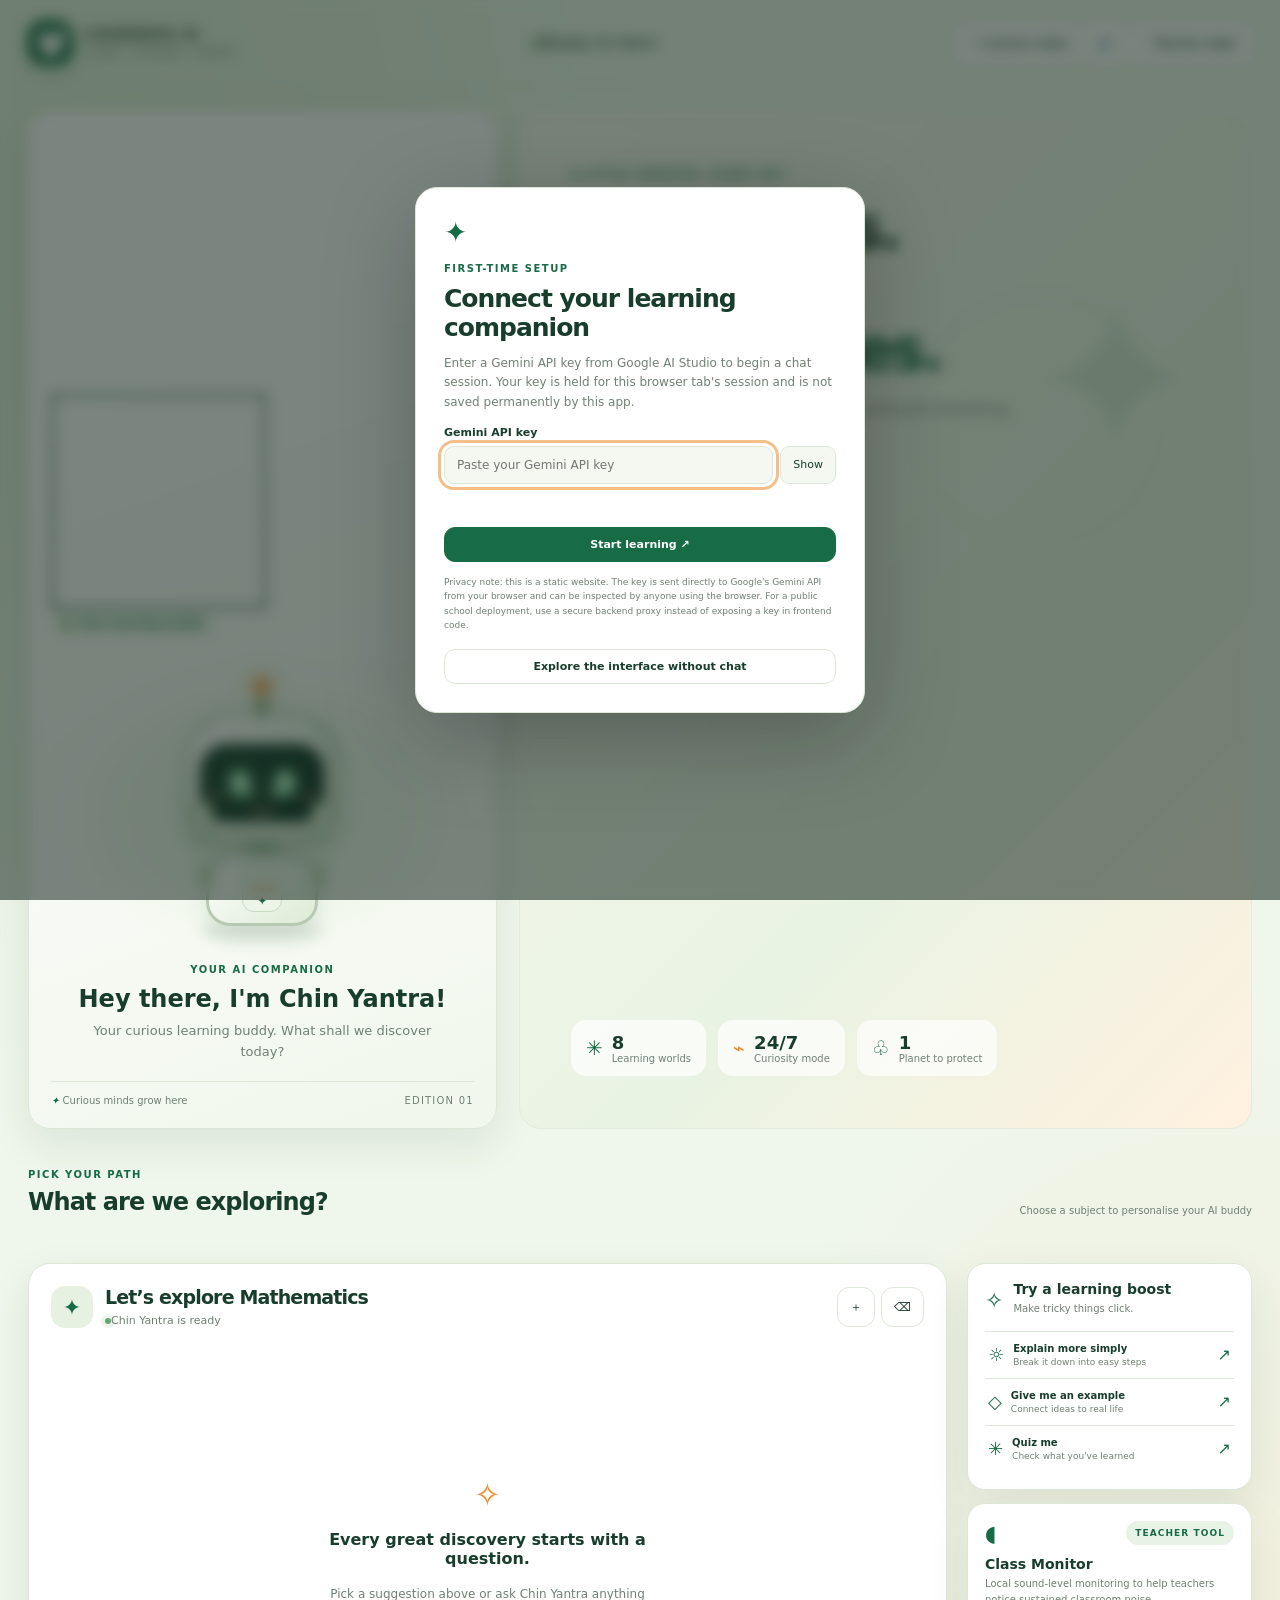
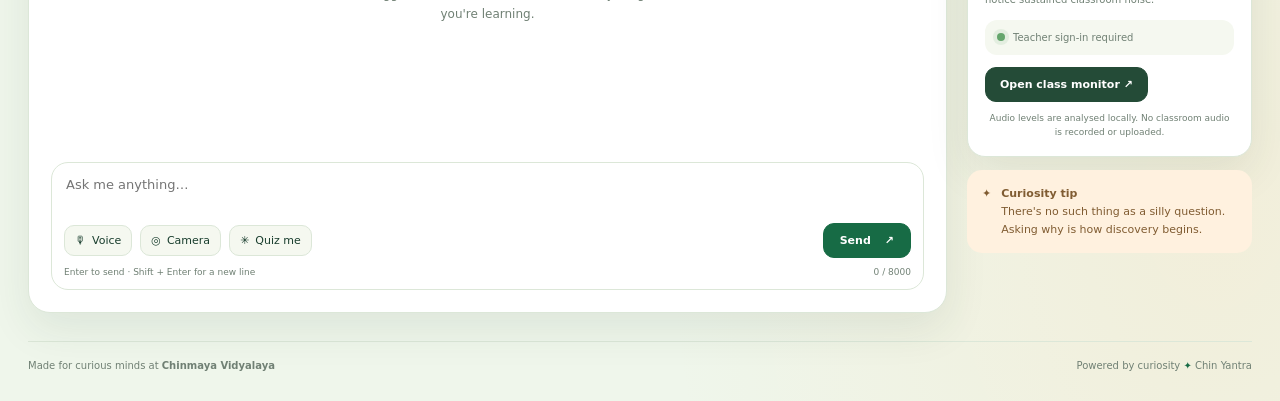
==== commit f4ca6067: "Rename index (4).html to index.html" ====
--- a/index.html
+++ b/index.html
@@ -3,11 +3,7 @@
 <head>
   <meta charset="utf-8"><meta name="viewport" content="width=device-width, initial-scale=1">
   <meta name="theme-color" content="#176b45"><meta name="description" content="Chinmaya AI — a friendly school learning companion">
-  <title>CHINMAYA AI · Chin Yantra</title><link rel="icon" type="image/svg+xml" href="logo.svg">
-  <link rel="manifest" href="manifest.json">
-  <meta name="apple-mobile-web-app-capable" content="yes">
-  <meta name="apple-mobile-web-app-title" content="Chin Yantra">
-  <style>
+  <title>CHINMAYA AI · Chin Yantra</title><link rel="icon" type="image/svg+xml" href="logo.svg"><link rel="manifest" href="manifest.json"><style>
 
 :root {
   color-scheme: light;
@@ -28,9 +24,6 @@
 }
 
 * { box-sizing: border-box; }
-
-/* Keep dialogs and overlays closed until their JavaScript explicitly opens them. */
-.hidden { display: none !important; }
 
 [hidden] { display: none !important; }
 
@@ -460,219 +453,21 @@
   .alarm-card { padding: 17px; }
 }
 
-  .brand-mark img{display:block;width:42px;height:42px;object-fit:contain}
-
-
-/* === Layout repair for the current Chin Yantra page structure === */
-.app-shell { width: min(100% - 40px, 1440px); max-width: 1440px; padding: 0; }
-.topbar { min-height: 88px; }
-.header-status { display:flex; align-items:center; gap:8px; color:var(--muted); font-size:14px; }
-.header-actions { display:flex; align-items:center; gap:10px; }
-.button { border:1px solid transparent; border-radius:12px; padding:11px 15px; font-size:12px; font-weight:700; display:inline-flex; align-items:center; justify-content:center; gap:8px; transition:.18s ease; }
-.button:hover { transform:translateY(-1px); }
-.button-primary { background:var(--green); color:white; }
-.button-outline { border-color:var(--line); background:var(--surface); color:var(--text); }
-.button-dark { background:#203b2c; color:#fff; }
-main { padding: 22px 0 0; }
-.hero-grid { display:grid; grid-template-columns:minmax(300px,.82fr) minmax(0,1.5fr); gap:22px; align-items:stretch; }
-.panel, .robot-card, .welcome-panel { border:1px solid var(--line); border-radius:var(--radius); background:var(--surface); box-shadow:var(--shadow); }
-.robot-card { min-height:510px; padding:22px 26px 18px; position:relative; overflow:hidden; display:flex; flex-direction:column; align-items:center; isolation:isolate; background:linear-gradient(155deg,var(--surface),var(--surface-2)); }
-.robot-badge { align-self:flex-start; display:flex; align-items:center; gap:8px; padding:7px 11px; border-radius:99px; background:var(--surface-2); color:var(--muted); font-size:11px; z-index:2; }
-.robot-stage { position:relative; isolation:isolate; width:min(100%,360px); height:300px; margin:8px auto 0; display:block; }
-.robot-orbit { position:absolute; left:50%; top:50%; transform:translate(-50%,-50%); border:1px solid rgba(80,137,91,.22); border-radius:50%; pointer-events:none; z-index:-1; }
-.robot-orbit.orbit-one { width:265px; height:265px; animation:none; }
-.robot-orbit.orbit-two { width:220px; height:220px; border-style:dashed; animation:orbit-spin 42s linear infinite; }
-.robot-shadow { position:absolute; left:50%; bottom:10px; transform:translateX(-50%); width:155px; height:18px; border-radius:50%; background:rgba(51,89,52,.16); filter:blur(8px); }
-.robot-head { position:absolute; z-index:3; left:50%; top:40px; transform:translateX(-50%); width:178px; height:155px; border:4px solid #b7c9b2; border-radius:52px 52px 44px 44px; background:linear-gradient(145deg,#fff,#e1eddb 75%); box-shadow:inset -8px -9px 16px rgba(71,121,73,.12),0 14px 23px rgba(44,91,53,.13); }
-.robot-antenna { position:absolute; z-index:2; top:10px; left:calc(50% - 7px); width:14px; height:38px; border-radius:10px; background:#9ebd9a; }
-.robot-antenna span { position:absolute; top:-10px; left:-4px; width:22px; height:22px; border-radius:50%; background:var(--orange); border:4px solid #fff0db; animation:antenna-glow 2.5s ease-in-out infinite; }
-.ear { position:absolute; top:60px; width:27px; height:48px; border:3px solid #a5c39f; background:#d8e8d1; border-radius:11px; z-index:-1; }
-.ear-left { left:-22px; } .ear-right { right:-22px; }
-.head-panel { position:absolute; top:13px; left:50%; transform:translateX(-50%); width:65px; height:20px; border-radius:9px; background:#d4e4ce; }
-.head-screw { position:absolute; top:7px; width:5px; height:5px; border-radius:50%; background:#94b28d; }
-.screw-left { left:8px; } .screw-right { right:8px; }
-.brow { position:absolute; top:55px; width:24px; height:5px; border-radius:5px; background:#b7d2ad; }
-.brow-left { left:39px; transform:rotate(-8deg); } .brow-right { right:39px; transform:rotate(8deg); }
-.eye { position:absolute; top:69px; width:25px; height:30px; border-radius:50%; background:#a8f1c0; box-shadow:0 0 13px rgba(129,247,163,.55); overflow:hidden; }
-.eye-left { left:43px; } .eye-right { right:43px; }
-.eye .pupil { position:absolute; left:9px; top:7px; width:7px; height:9px; border-radius:50%; background:#fff; }
-.eye-shine { position:absolute; left:5px; top:4px; width:5px; height:5px; border-radius:50%; background:#fff; }
-.nose { position:absolute; top:103px; left:50%; transform:translateX(-50%); width:7px; height:7px; border-radius:50%; background:#d5a56f; }
-.cheek { position:absolute; top:111px; width:17px; height:7px; border-radius:50%; background:rgba(240,150,110,.55); }
-.cheek-left { left:20px; } .cheek-right { right:20px; }
-.mouth { position:absolute; left:50%; bottom:17px; transform:translateX(-50%); width:25px; height:11px; border-bottom:3px solid #b97767; border-radius:0 0 20px 20px; }
-.leaf-emblem { position:absolute; right:11px; top:10px; width:23px; height:23px; color:var(--green); }
-.leaf-emblem svg { width:100%; height:100%; }
-.robot-neck { position:absolute; left:50%; top:190px; transform:translateX(-50%); width:36px; height:24px; border-radius:0 0 10px 10px; background:#a6c79e; }
-.robot-body { position:absolute; left:50%; top:207px; transform:translateX(-50%); width:130px; height:82px; border:3px solid #b7c9b2; border-radius:34px 34px 25px 25px; background:linear-gradient(145deg,#fff,#dcebd5); box-shadow:0 12px 20px rgba(44,91,53,.12); }
-.body-shoulder { position:absolute; top:8px; width:27px; height:30px; border-radius:14px; background:#dcebd5; border:2px solid #b7c9b2; }
-.shoulder-left { left:-17px; } .shoulder-right { right:-17px; }
-.chest-panel { position:absolute; left:50%; top:15px; transform:translateX(-50%); width:53px; height:48px; border-radius:15px; background:#d5e7cf; display:flex; justify-content:center; align-items:flex-start; gap:5px; padding-top:7px; }
-.chest-light { width:6px; height:6px; border-radius:50%; background:var(--orange); }
-.chest-leaf { position:absolute; bottom:4px; color:var(--green); font-size:15px; }
-.arm { position:absolute; top:17px; width:20px; height:48px; border:3px solid #b7c9b2; background:#e1eddb; border-radius:12px; transform-origin:top center; }
-.arm-left { left:-25px; transform:rotate(12deg); } .arm-right { right:-25px; transform:rotate(-12deg); }
-.hand { position:absolute; top:59px; width:18px; height:15px; border-radius:8px; background:#b7d1ad; }
-.hand-left { left:-28px; } .hand-right { right:-28px; }
-.robot-stage[data-expression="thinking"] .robot-head { transform:translateX(-50%) rotate(-3deg); }
-.robot-stage[data-expression="happy"] .mouth { width:32px; height:15px; }
-.robot-stage[data-expression="speaking"] .mouth { width:23px; height:17px; background:#c87564; border:2px solid #b97767; }
-.robot-stage[data-expression="error"] .mouth { border-radius:0; transform:translateX(-50%) rotate(180deg); }
-.robot-intro { text-align:center; max-width:310px; margin:0 auto; }
-.robot-intro h1 { font-size:clamp(20px,2vw,25px); letter-spacing:-.04em; margin:8px 0 7px; }
-.robot-intro h1 span { color:var(--green); }
-.robot-intro p { margin:0 auto; max-width:290px; color:var(--muted); font-size:12px; line-height:1.65; }
-.robot-footer { display:flex; justify-content:space-between; align-items:center; width:100%; margin-top:auto; padding-top:18px; color:var(--muted); font-size:10px; }
-.mini-leaf,.footer-leaf { color:var(--orange); font-style:normal; }
-.robot-version { letter-spacing:.12em; font-size:9px; }
-.welcome-panel { position:relative; min-height:510px; padding:clamp(28px,5vw,62px); display:flex; flex-direction:column; justify-content:center; overflow:hidden; background:linear-gradient(135deg,#f7fbf2,#e6f2df 70%,#fff1df); }
-.welcome-copy { position:relative; z-index:1; max-width:600px; }
-.welcome-copy h2 { margin:13px 0 14px; font-size:clamp(34px,5vw,60px); line-height:1.06; letter-spacing:-.06em; color:#203b2c; }
-.welcome-copy h2 span { color:var(--green); }
-.welcome-copy p { max-width:470px; color:#637566; font-size:15px; line-height:1.8; }
-.quick-stats { display:flex; gap:14px; margin-top:36px; position:relative; z-index:1; }
-.quick-stats > div { min-width:112px; padding:14px 16px; border:1px solid rgba(65,111,69,.13); border-radius:15px; background:rgba(255,255,255,.7); display:grid; gap:4px; }
-.quick-stats strong { color:#234b34; font-size:23px; } .quick-stats small { color:#728273; font-size:10px; }
-.stat-icon { font-size:17px; } .green-icon { color:var(--green); } .orange-icon { color:var(--orange); }
-.welcome-decoration { position:absolute; pointer-events:none; color:rgba(52,118,75,.13); }
-.deco-leaf { right:9%; top:14%; font-size:100px; transform:rotate(-18deg); }
-.deco-ring { right:-70px; bottom:-110px; width:330px; height:330px; border:2px dashed rgba(52,118,75,.17); border-radius:50%; }
-.subjects-section { margin:34px 0 24px; }
-.section-heading { display:flex; align-items:end; justify-content:space-between; gap:15px; }
-.section-heading h2 { margin:7px 0 0; font-size:24px; letter-spacing:-.04em; }
-.section-note { color:var(--muted); font-size:11px; }
-.subject-grid { display:grid; grid-template-columns:repeat(4,minmax(0,1fr)); gap:11px; margin-top:15px; }
-.subject-card { display:grid; grid-template-columns:40px 1fr; grid-template-rows:auto auto; align-items:center; column-gap:11px; min-height:72px; padding:12px; border:1px solid var(--line); border-radius:15px; background:var(--surface); color:var(--text); text-align:left; box-shadow:0 5px 15px rgba(35,72,44,.035); transition:.18s ease; }
-.subject-card:hover { transform:translateY(-2px); border-color:var(--orange); }
-.subject-card[aria-pressed="true"] { border-color:var(--green); background:var(--green-light); box-shadow:0 0 0 2px rgba(52,118,75,.1); }
-.subject-card .subject-icon { grid-row:1 / 3; width:38px; height:38px; display:grid; place-items:center; border-radius:12px; background:var(--surface-3); color:var(--green); font-size:18px; }
-.subject-card strong { font-size:12px; } .subject-card small { color:var(--muted); font-size:10px; line-height:1.35; }
-.workspace-grid { display:grid; grid-template-columns:minmax(0,1fr) 285px; gap:20px; align-items:start; }
-.chat-panel { min-height:620px; padding:22px; display:flex; flex-direction:column; }
-.chat-header { display:flex; align-items:center; justify-content:space-between; gap:12px; }
-.chat-heading { display:flex; align-items:center; gap:12px; }
-.chat-avatar { width:40px; height:40px; border-radius:13px; display:grid; place-items:center; color:var(--green); background:var(--green-light); font-size:21px; }
-.chat-heading h2 { margin:0 0 5px; font-size:18px; } .chat-heading p { margin:0; color:var(--muted); font-size:10px; display:flex; align-items:center; gap:7px; }
-.chat-tools { display:flex; gap:7px; }
-.suggestions { display:flex; flex-wrap:wrap; gap:7px; margin:18px 0 5px; }
-.suggestion-chip { border:1px solid var(--line); background:var(--surface-2); color:var(--muted); border-radius:99px; padding:8px 11px; font-size:10px; text-align:left; }
-.suggestion-chip:hover { border-color:var(--orange); color:var(--text); }
-.messages { display:flex; flex-direction:column; gap:15px; flex:1; min-height:220px; max-height:460px; overflow:auto; padding:18px 3px; }
-.empty-state { margin:auto; text-align:center; max-width:360px; color:var(--muted); padding:28px 10px; }
-.empty-spark { color:var(--orange); font-size:30px; } .empty-state h3 { color:var(--text); font-size:15px; margin:8px 0; } .empty-state p { font-size:11px; line-height:1.6; }
-.message-row { display:flex; align-items:flex-start; gap:10px; max-width:100%; animation:message-in .25s ease both; }
-.message-row.user { justify-content:flex-end; } .message-row.user .message-avatar { display:none; }
-.message-avatar { width:30px; height:30px; flex-shrink:0; border-radius:10px; display:grid; place-items:center; background:var(--green-light); color:var(--green); }
-.message-content { max-width:min(88%,720px); min-width:0; } .message-bubble { padding:12px 14px; border-radius:5px 15px 15px 15px; background:var(--surface-2); border:1px solid var(--line); font-size:12px; line-height:1.7; overflow-wrap:anywhere; white-space:pre-wrap; }
-.message-row.user .message-bubble { background:var(--green); color:#fff; border:0; border-radius:15px 5px 15px 15px; }
-.message-meta { color:var(--muted); font-size:10px; margin:6px 3px 0; }
-.message-actions { display:flex; gap:7px; margin:5px 0 0; } .message-action { border:0; background:transparent; color:var(--green); font-size:10px; padding:4px; }
-.typing-indicator { display:flex; gap:5px; align-items:center; } .typing-indicator span { width:6px; height:6px; border-radius:50%; background:var(--green); animation:dot-bounce .7s infinite alternate; } .typing-indicator span:nth-child(2){animation-delay:.15s}.typing-indicator span:nth-child(3){animation-delay:.3s}
-.chat-composer { border:1px solid var(--line); border-radius:17px; background:var(--surface); padding:12px; box-shadow:0 5px 18px rgba(35,72,44,.04); }
-.chat-composer textarea { width:100%; min-height:42px; max-height:140px; resize:vertical; border:0; outline:0; color:var(--text); background:transparent; padding:5px; font-size:13px; line-height:1.5; }
-.composer-actions { display:flex; align-items:center; justify-content:space-between; gap:10px; }
-.composer-left { display:flex; flex-wrap:wrap; gap:6px; }
-.tool-button { display:inline-flex; align-items:center; gap:6px; padding:8px 10px; border:1px solid var(--line); border-radius:10px; background:var(--surface-2); color:var(--text); font-size:10px; }
-.tool-button:hover { border-color:var(--green); } .tool-button:disabled { opacity:.5; }
-.composer-hint { display:flex; justify-content:space-between; gap:10px; color:var(--muted); font-size:9px; margin-top:7px; }
-.side-column { display:grid; gap:14px; }
-.side-card { padding:17px; } .side-card-title { display:flex; align-items:center; gap:10px; margin-bottom:12px; }
-.side-icon,.monitor-symbol { width:35px; height:35px; border-radius:11px; display:grid; place-items:center; background:var(--green-light); color:var(--green); font-size:18px; }
-.side-card h3 { margin:0 0 4px; font-size:13px; } .side-card p { margin:0; color:var(--muted); font-size:10px; line-height:1.55; }
-.boost-action { display:flex; align-items:center; gap:9px; width:100%; padding:11px 3px; border:0; border-top:1px solid var(--line); background:transparent; color:var(--text); text-align:left; }
-.boost-action > span:first-child { color:var(--orange); font-size:17px; } .boost-action strong,.boost-action small { display:block; } .boost-action strong { font-size:10px; } .boost-action small { color:var(--muted); font-size:9px; margin-top:3px; } .boost-action .arrow { margin-left:auto; color:var(--green); }
-.monitor-card { background:linear-gradient(145deg,var(--surface),var(--surface-2)); } .monitor-top { display:flex; align-items:center; justify-content:space-between; margin-bottom:12px; } .teacher-chip { padding:6px 8px; border-radius:99px; background:var(--orange-light); color:#8b622f; font-size:8px; font-weight:800; letter-spacing:.1em; }
-.monitor-card h3 { font-size:16px; } .monitor-status { display:flex; align-items:center; gap:8px; padding:10px 0; color:var(--muted); font-size:10px; } .muted-dot { background:#b4beb4; box-shadow:none; }
-.monitor-card .button { width:100%; margin:5px 0 10px; } .privacy-note { display:block; color:var(--muted); font-size:9px; line-height:1.5; }
-.tip-card { display:flex; gap:10px; padding:15px; border-radius:15px; background:var(--orange-light); color:#79582f; } .tip-card > span { font-size:20px; } .tip-card p { margin:0; font-size:10px; line-height:1.6; }
-.footer { display:flex; justify-content:space-between; gap:15px; padding:22px 0 25px; color:var(--muted); font-size:10px; }
-.video-wrap { position:relative; min-height:210px; display:grid; place-items:center; overflow:hidden; border-radius:15px; background:#172a20; margin:14px 0; }
-.video-wrap video { display:block; width:100%; max-height:360px; object-fit:contain; }
-.video-placeholder { position:absolute; inset:0; display:flex; flex-direction:column; align-items:center; justify-content:center; gap:8px; color:#d6e5d7; text-align:center; padding:20px; }
-.video-placeholder span { font-size:32px; } .video-placeholder small { font-size:10px; }
-.inline-status { color:var(--muted); font-size:10px; line-height:1.5; }
-.alarm-overlay[hidden], .modal-backdrop[hidden] { display:none !important; }
-@media(max-width:1050px) { .hero-grid { grid-template-columns:minmax(270px,.8fr) minmax(0,1.2fr); } .workspace-grid { grid-template-columns:minmax(0,1fr) 250px; } .quick-stats { gap:8px; } .quick-stats>div { min-width:0; padding:12px; } }
-@media(max-width:760px) { .app-shell { width:calc(100% - 28px); } .hero-grid { grid-template-columns:1fr; } .robot-card { min-height:470px; } .welcome-panel { min-height:350px; padding:30px; } .workspace-grid { grid-template-columns:1fr; } .side-column { grid-template-columns:repeat(2,minmax(0,1fr)); } .subject-grid { grid-template-columns:repeat(2,minmax(0,1fr)); } .chat-panel { min-height:580px; } .header-status { display:none; } }
-@media(max-width:480px) { .app-shell { width:calc(100% - 20px); } .topbar { min-height:72px; gap:8px; } .brand strong { font-size:11px; } .brand small { font-size:9px; } .brand-mark { width:39px; height:39px; } .header-actions { gap:6px; } .header-actions .button { padding:9px 10px; font-size:10px; } .robot-card { min-height:450px; padding:16px; } .welcome-panel { min-height:330px; padding:24px; } .welcome-copy h2 { font-size:36px; } .quick-stats { flex-wrap:wrap; margin-top:20px; } .quick-stats>div { flex:1; } .section-heading { align-items:flex-start; flex-direction:column; } .subject-grid { gap:8px; } .subject-card { padding:9px; grid-template-columns:32px 1fr; } .subject-card .subject-icon { width:31px; height:31px; } .side-column { grid-template-columns:1fr; } .chat-panel { padding:14px; } .chat-composer { padding:9px; } .composer-actions { align-items:flex-end; } .composer-left { gap:4px; } .tool-button { padding:7px; } .footer { flex-direction:column; } }
-
-  </style>
-  <script>
-/* CHINMAYA AI / CHIN YANTRA — central configuration.
-   Edit values here, save, and refresh. Browser-side API keys are visible to visitors.
-*/
-window.APP_CONFIG = {
-  appName: "CHINMAYA AI",
-  robotName: "Chin Yantra",
-  apiKey: "PASTE YOUR API KEY HERE",
-  // Verified in Google's official Gemini API docs at project creation time: Gemini 3.5 Flash-Lite.
-  // Model availability can change; use an identifier enabled for your API key.
-  model: "gemini-2.5-flash",
-  apiBaseUrl: "https://generativelanguage.googleapis.com/v1beta/models/",
-  language: "en-IN",
-  greeting: "Your curious, kind, and eco-friendly learning buddy. What shall we discover today?",
-  defaultSubject: "Mathematics",
-  defaultExpression: "idle",
-  reducedMotion: false,
-  theme: {
-    primary: "#176b45",
-    primaryDark: "#104b34",
-    secondary: "#f28a27",
-    background: "#f6f5ed",
-    accent: "#b8d96a",
-    cream: "#fff9e9",
-    text: "#183d2d"
-  },
-  voice: {
-    enabled: true,
-    voiceName: "",
-    language: "en-IN",
-    rate: 1.0,
-    pitch: 1.08,
-    volume: 0.9,
-    speakByDefault: false,
-    showSpeakButton: true,
-    allowSpeechRecognition: true
-  },
-  teacherPassword: "1234", // DEMONSTRATION ONLY; never use as real authentication.
-  monitor: {
-    noiseSensitivity: 55,       // 1–100; higher values trigger at lower sound levels.
-    soundLevelThreshold: 0.085, // RMS amplitude, 0–1; tune for the device/room.
-    triggerDurationMs: 1800,    // sound must stay over threshold for this long
-    repeatCount: 3,             // sustained loud frames required within the active window
-    alertDurationMs: 5000,
-    alarmCooldownMs: 12000,
-    defaultAlarmEnabled: true,
-    allowTeacherMute: true,
-    sampleIntervalMs: 100
-  },
-  interface: {
-    maxHistoryMessages: 24,
-    maxOutputTokens: 1200,
-    cameraMaxWidth: 960,
-    cameraJpegQuality: 0.82,
-    toastDurationMs: 3200
-  },
-  subjects: [
-    { name: "Mathematics", icon: "∑", description: "Make numbers make sense", instruction: "Teach mathematics step by step. Show working for calculations, define symbols, check the result, and use an everyday analogy when useful. Never skip essential reasoning.", questions: ["Explain fractions with a pizza example", "Help me solve a linear equation", "What is the difference between area and perimeter?"] },
-    { name: "Physics", icon: "◉", description: "Discover how the world works", instruction: "Teach physics with scientifically accurate principles, units, equations, and real-world examples. Explain what each variable means and distinguish simplified models from reality.", questions: ["Why does a rainbow form?", "Explain Newton's laws simply", "What is the difference between mass and weight?"] },
-    { name: "Chemistry", icon: "⚗", description: "Explore matter and reactions", instruction: "Teach chemistry safely and accurately. Explain particles, elements, compounds, reactions, and equations at school level. Do not recommend dangerous experiments or mixing unknown chemicals.", questions: ["What is an atom made of?", "How are acids different from bases?", "Explain chemical reactions with examples"] },
-    { name: "Biology", icon: "❧", description: "Understand living things", instruction: "Teach biology using clear explanations of living systems, evidence-based facts, and relatable examples. Explain scientific terms in plain language and avoid overstating uncertain claims.", questions: ["How do plants make their food?", "What do mitochondria do?", "How does the human heart work?"] },
-    { name: "History", icon: "⌛", description: "Travel through time", instruction: "Teach history with chronology, context, causes, consequences, and multiple perspectives where relevant. Separate established evidence from interpretation and do not invent dates or quotations.", questions: ["Why are historical sources important?", "What caused the French Revolution?", "How do historians study ancient civilisations?"] },
-    { name: "Geography", icon: "◎", description: "Explore our changing planet", instruction: "Teach geography with clear spatial reasoning, map concepts, physical and human geography, and examples. Be careful with current facts and distinguish weather from climate.", questions: ["Why do monsoons happen?", "How are latitude and longitude used?", "What causes earthquakes?"] },
-    { name: "Artificial Intelligence", icon: "✧", description: "Learn how smart systems work", instruction: "Explain AI and machine learning accessibly, including benefits, limitations, bias, privacy, and responsible use. Do not claim AI is conscious or always correct.", questions: ["How does a chatbot generate answers?", "What is machine learning?", "Can AI make mistakes or show bias?"] },
-    { name: "Robotics", icon: "⚙", description: "Imagine, design, build", instruction: "Teach robotics through sensors, actuators, controllers, programming, and safe engineering principles. Use beginner-friendly examples and remind students to get adult supervision for tools, electricity, or moving machinery.", questions: ["How does a robot use sensors?", "What is the job of a microcontroller?", "How can I plan a simple school robot?"] }
-  ]
-};
-
-  </script>
+
+/* Chin Yantra original hero layout and markup alignment */
+.hidden,[hidden]{display:none!important}.hero-grid{display:grid;grid-template-columns:minmax(300px,.78fr) minmax(0,1.22fr);gap:22px;padding:25px 0 10px}.panel,.robot-card{background:var(--surface);border:1px solid var(--line);border-radius:var(--radius);box-shadow:var(--shadow)}.robot-card{position:relative;overflow:hidden;padding:22px;background:linear-gradient(160deg,#fff 20%,#f1f7ed)}.robot-badge{display:inline-flex;align-items:center;gap:8px;padding:8px 12px;border-radius:99px;background:#edf5e9;color:var(--green);font-size:11px;font-weight:700}.robot-stage{height:310px;min-height:310px;display:grid;place-items:center;position:relative;overflow:hidden;background:radial-gradient(ellipse,rgba(189,220,170,.3),transparent 68%);isolation:isolate}.robot-stage .robot{width:186px;height:258px;position:relative;transform-origin:50% 85%;animation:robot-breathe 4s ease-in-out infinite}.robot-head{position:absolute;z-index:3;left:16px;top:37px;width:154px;height:133px;border:3px solid #b7c9b2;border-radius:48px 48px 42px 42px;background:linear-gradient(145deg,#fff,#e1eddb 72%);box-shadow:inset -8px -9px 16px rgba(71,121,73,.12),0 14px 23px rgba(44,91,53,.12)}.robot-antenna{position:absolute;z-index:4;top:11px;left:86px;width:14px;height:33px;border-radius:10px;background:#9ebd9a}.robot-antenna span{position:absolute;top:-10px;left:-4px;width:22px;height:22px;border-radius:50%;background:var(--orange);border:4px solid #fff0db;animation:antenna-glow 2.5s ease-in-out infinite}.ear{position:absolute;top:87px;width:22px;height:43px;border:3px solid #a5c39f;background:#d8e8d1;border-radius:10px;z-index:2}.ear-left{left:3px}.ear-right{right:3px}.head-panel{height:30px}.head-screw{position:absolute;top:13px;width:5px;height:5px;border-radius:50%;background:#a4bd9c}.screw-left{left:17px}.screw-right{right:17px}.robot-face{position:relative;margin:0 12px;height:78px;border-radius:27px;background:linear-gradient(145deg,#244a39,#173629);display:flex;justify-content:center;align-items:center;gap:25px}.eye{position:relative;width:20px;height:25px;background:#a8f1c0;border-radius:50%;box-shadow:0 0 13px rgba(129,247,163,.55);overflow:hidden}.pupil{position:absolute;width:7px;height:9px;left:6px;top:7px;border-radius:50%;background:#173629;transition:transform .09s linear}.eye-shine{position:absolute;top:4px;left:5px;width:5px;height:5px;border-radius:50%;background:white}.brow{position:absolute;top:47px;width:22px;height:5px;border-radius:5px;background:#a6c79e}.brow-left{left:34px}.brow-right{right:34px}.cheek{position:absolute;top:49px;width:15px;height:5px;border-radius:50%;background:rgba(240,150,110,.58)}.cheek-left{left:8px}.cheek-right{right:8px}.nose{display:none}.mouth{position:absolute;left:50%;bottom:8px;transform:translateX(-50%);width:22px;height:8px;border-bottom:3px solid #f6c89c;border-radius:0 0 20px 20px}.leaf-emblem{position:absolute;right:8px;bottom:7px;color:var(--green);width:18px;height:18px}.robot-neck{position:absolute;left:76px;top:164px;height:20px;width:34px;background:#a6c79e;border-radius:0 0 9px 9px}.robot-body{position:absolute;top:178px;left:37px;width:112px;height:74px;border-radius:32px 32px 24px 24px;border:3px solid #b7c9b2;background:linear-gradient(145deg,#fff,#dcebd5);box-shadow:0 12px 20px rgba(44,91,53,.11)}.body-shoulder{position:absolute;top:8px;width:17px;height:26px;border-radius:10px;background:#c7dbc0}.shoulder-left{left:-12px}.shoulder-right{right:-12px}.chest-panel{position:absolute;left:33px;top:10px;width:40px;height:47px;border-radius:12px;background:#edf5e9;border:1px solid #c7dbc0;display:flex;align-items:center;justify-content:center;gap:3px}.chest-light{width:5px;height:5px;border-radius:50%;background:var(--orange)}.chest-leaf{position:absolute;bottom:3px;color:var(--green);font-size:12px}.arm{position:absolute;top:188px;width:21px;height:49px;border:3px solid #b7c9b2;background:#e1eddb;border-radius:12px;transform-origin:top center}.arm-left{left:20px;transform:rotate(12deg)}.arm-right{right:20px;transform:rotate(-12deg)}.hand{position:absolute;top:229px;width:22px;height:19px;border-radius:10px;background:#b7d1ad}.hand-left{left:13px}.hand-right{right:13px}.robot-intro{text-align:center}.robot-intro h1{font-size:24px;margin:8px 0}.robot-intro p{font-size:13px;color:var(--muted);line-height:1.6;max-width:340px;margin:0 auto}.robot-footer{display:flex;justify-content:space-between;margin-top:18px;padding-top:13px;border-top:1px solid var(--line);font-size:10px;color:var(--muted)}.mini-leaf,.footer-leaf{color:var(--green)}.robot-version{letter-spacing:.12em}.welcome-panel{position:relative;overflow:hidden;display:flex;flex-direction:column;justify-content:space-between;min-height:480px;padding:clamp(26px,4vw,52px);border:1px solid #e5eadc;border-radius:var(--radius);background:linear-gradient(135deg,#f8f8ee,#e9f3e3 65%,#fff1df)}.welcome-copy{position:relative;z-index:1;max-width:560px}.welcome-copy h2{font-size:clamp(34px,4.6vw,58px);line-height:1.04;letter-spacing:-.055em;margin:17px 0}.welcome-copy h2 span{color:var(--green)}.welcome-copy p{max-width:440px;color:#68796b;line-height:1.8;font-size:14px}.quick-stats{display:flex;gap:12px;flex-wrap:wrap;position:relative;z-index:1}.quick-stats>div{display:grid;grid-template-columns:auto auto;column-gap:9px;align-items:center;padding:12px 15px;border-radius:15px;background:rgba(255,255,255,.72);min-width:120px}.quick-stats strong{font-size:18px}.quick-stats small{grid-column:2;color:var(--muted);font-size:10px}.stat-icon{grid-row:span 2;font-size:20px}.green-icon{color:var(--green)}.orange-icon{color:var(--orange)}.welcome-decoration{position:absolute;color:rgba(52,118,75,.1);pointer-events:none}.deco-leaf{font-size:200px;right:7%;top:15%}.deco-ring{width:250px;height:250px;border:2px dashed rgba(52,118,75,.15);border-radius:50%;right:12%;top:18%}.subjects-section{padding:24px 0}.section-heading{display:flex;align-items:end;justify-content:space-between;gap:15px}.section-heading h2{margin:6px 0 0;font-size:24px;letter-spacing:-.04em}.section-note{color:var(--muted);font-size:11px}.subject-grid{display:grid;grid-template-columns:repeat(4,minmax(0,1fr));gap:10px;margin-top:15px}.subject-card{display:flex;align-items:center;gap:11px;text-align:left;padding:13px;border:1px solid var(--line);border-radius:15px;background:var(--surface);color:var(--text);transition:.2s}.subject-card:hover{transform:translateY(-2px);border-color:var(--green)}.subject-card[aria-pressed=true]{background:#edf6e9;border-color:var(--green);box-shadow:0 0 0 2px rgba(52,118,75,.1)}.subject-card .subject-icon{display:grid;place-items:center;flex:none;width:37px;height:37px;border-radius:12px;background:#e5f0df;color:var(--green);font-size:19px}.subject-card strong,.subject-card small{display:block}.subject-card strong{font-size:12px}.subject-card small{font-size:10px;color:var(--muted);margin-top:3px}.workspace-grid{display:grid;grid-template-columns:minmax(0,1fr) 285px;gap:20px;padding:8px 0 28px}.chat-panel{display:flex;flex-direction:column;min-height:650px;padding:22px}.chat-header{display:flex;align-items:center;justify-content:space-between;gap:12px}.chat-heading{display:flex;align-items:center;gap:12px}.chat-avatar{display:grid;place-items:center;width:42px;height:42px;border-radius:14px;background:#e7f1e2;color:var(--green);font-size:22px}.chat-heading h2{font-size:19px;margin:0 0 4px}.chat-heading p{margin:0;color:var(--muted);font-size:11px}.chat-heading p .status-dot{width:6px;height:6px}.chat-tools{display:flex;gap:6px}.suggestions{display:flex;flex-wrap:wrap;gap:7px;padding:17px 0 5px}.suggestion-chip{border:1px solid var(--line);border-radius:99px;padding:8px 11px;background:var(--surface-2);color:var(--text);font-size:10px}.suggestion-chip:hover{border-color:var(--green)}.messages{flex:1;min-height:260px;max-height:520px;overflow:auto;display:flex;flex-direction:column;gap:16px;padding:15px 2px}.empty-state{text-align:center;margin:auto;color:var(--muted);max-width:390px;padding:25px}.empty-spark{font-size:32px;color:var(--orange)}.empty-state h3{font-size:16px;color:var(--text)}.empty-state p{font-size:12px;line-height:1.7}.message-row{display:flex;align-items:flex-start;gap:10px;max-width:100%}.message-row.user{justify-content:flex-end}.message-row.user .message-avatar{display:none}.message-content{max-width:88%;min-width:0}.message-row.user .message-content{display:flex;flex-direction:column;align-items:flex-end}.message-bubble{padding:13px 15px;border:1px solid var(--line);border-radius:5px 16px 16px 16px;background:var(--surface-2);font-size:13px;line-height:1.7;white-space:pre-wrap;overflow-wrap:anywhere}.message-row.user .message-bubble{background:var(--green);color:white;border:0;border-radius:16px 5px 16px 16px}.message-meta{font-size:10px;color:var(--muted);margin-top:5px}.message-actions{display:flex;gap:7px;margin-top:6px}.message-action{border:0;background:transparent;color:var(--green);font-size:10px}.typing-indicator{display:flex;gap:5px}.typing-indicator span{width:6px;height:6px;background:var(--green);border-radius:50%;animation:dot-bounce .6s infinite alternate}.typing-indicator span:nth-child(2){animation-delay:.15s}.typing-indicator span:nth-child(3){animation-delay:.3s}.chat-composer{border:1px solid var(--line);border-radius:17px;padding:12px;background:var(--surface)}.chat-composer textarea{width:100%;border:0;outline:0;resize:none;min-height:44px;max-height:140px;background:transparent;color:var(--text);font-size:13px}.composer-actions,.composer-left{display:flex;align-items:center;gap:8px;justify-content:space-between}.composer-left{justify-content:flex-start}.tool-button{display:flex;align-items:center;gap:6px;padding:8px 10px;border:1px solid var(--line);border-radius:10px;background:var(--surface-2);color:var(--text);font-size:11px}.send-button,.button-primary{background:var(--green);color:white;border:1px solid var(--green)}.send-button{border-radius:11px;padding:10px 16px;font-weight:700}.composer-hint{display:flex;justify-content:space-between;color:var(--muted);font-size:9px;margin-top:9px}.side-column{display:flex;flex-direction:column;gap:13px}.side-card{padding:17px;border-radius:18px;background:var(--surface);border:1px solid var(--line)}.side-card-title{display:flex;gap:10px;align-items:center;margin-bottom:10px}.side-icon{font-size:22px;color:var(--green)}.side-card-title h3,.monitor-card h3{margin:0;font-size:14px}.side-card-title p,.monitor-card p{margin:4px 0;color:var(--muted);font-size:10px;line-height:1.6}.boost-action{display:flex;width:100%;align-items:center;gap:9px;padding:11px 3px;border:0;border-top:1px solid var(--line);background:transparent;color:var(--text);text-align:left}.boost-action>span:first-child{color:var(--green);font-size:18px}.boost-action strong,.boost-action small{display:block}.boost-action strong{font-size:10px}.boost-action small{font-size:9px;color:var(--muted);margin-top:3px}.boost-action .arrow{margin-left:auto;color:var(--green)}.monitor-top{display:flex;justify-content:space-between;align-items:center;margin-bottom:10px}.monitor-symbol{font-size:22px;color:var(--green)}.teacher-chip{font-size:9px;letter-spacing:.12em;font-weight:800;color:var(--green);background:#e9f3e5;padding:7px 9px;border-radius:99px}.button{border-radius:11px;padding:10px 14px;font-size:11px;font-weight:700}.button-outline{border:1px solid var(--line);background:var(--surface);color:var(--text)}.button-dark{background:#244b37;color:white;border:1px solid #244b37}.monitor-status{display:flex;align-items:center;gap:8px;font-size:10px;color:var(--muted);margin:12px 0}.privacy-note{display:block;color:var(--muted);font-size:9px;line-height:1.55;margin-top:10px}.tip-card{display:flex;gap:10px;padding:15px;border-radius:15px;background:#fff1df;color:#805c32;font-size:11px;line-height:1.6}.tip-card p{margin:0}.footer{display:flex;justify-content:space-between;gap:15px;padding:18px 0 25px;border-top:1px solid var(--line);font-size:10px;color:var(--muted)}
+.modal-backdrop{position:fixed;inset:0;z-index:1000;display:grid;place-items:center;padding:18px;background:rgba(16,34,24,.55);backdrop-filter:blur(7px);overflow:auto}.modal{position:relative;width:min(100%,650px);max-height:min(92vh,900px);overflow:auto;padding:28px;border-radius:22px;background:var(--surface);color:var(--text);box-shadow:0 24px 90px rgba(0,0,0,.25);animation:modal-in .2s ease}.small-modal{width:min(100%,450px)}.modal h2{margin:8px 0;font-size:25px;letter-spacing:-.04em}.modal-subtitle{font-size:12px;color:var(--muted);line-height:1.65}.modal-close{position:absolute;right:15px;top:12px;border:0;background:transparent;color:var(--muted);font-size:27px}.modal-emblem{font-size:28px;color:var(--green);margin-bottom:8px}.modal label{display:block;margin:13px 0 7px;font-size:11px;font-weight:700}.modal input,.modal textarea,.settings-input{width:100%;padding:11px 12px;border:1px solid var(--line);border-radius:10px;background:var(--surface-2);color:var(--text);font:inherit;font-size:12px}.password-wrap{display:flex;gap:7px}.password-wrap input{flex:1;min-width:0}.password-wrap button{border:1px solid var(--line);border-radius:9px;background:var(--surface-2);padding:0 12px;color:var(--text);font-size:11px}.form-error{min-height:15px;color:#c83d3d;font-size:10px}.full-button{width:100%;margin-top:8px}.security-note{font-size:9px;color:var(--muted);line-height:1.6;margin-top:13px}.video-wrap{position:relative;min-height:220px;background:#14251c;border-radius:14px;overflow:hidden;margin:15px 0}.video-wrap video{width:100%;max-height:360px;display:block}.video-placeholder{position:absolute;inset:0;display:flex;align-items:center;justify-content:center;flex-direction:column;gap:7px;color:#d8e7d8;font-size:12px}.video-placeholder span{font-size:35px}.inline-status{font-size:10px;color:var(--muted);line-height:1.5}.meter-card{padding:18px;border-radius:15px;background:var(--surface-2);margin:18px 0}.meter-readout{display:flex;align-items:baseline;gap:9px}.meter-readout span{font-size:40px;font-weight:800}.meter-readout small,.meter-labels,.settings-row small{font-size:10px;color:var(--muted)}.meter-track{height:12px;border-radius:99px;background:var(--surface-3);overflow:hidden}.meter-fill{height:100%;width:0;background:linear-gradient(90deg,#4c9e64,#f3b54f,#e44e4e);transition:width .1s}.meter-labels{display:flex;justify-content:space-between;margin-top:7px}.settings-row{margin:15px 0}.settings-row label{display:flex;justify-content:space-between}.settings-row input{width:100%}.monitor-controls,.modal-actions,.notes-actions{display:flex;flex-wrap:wrap;gap:8px;margin:14px 0}.alarm-overlay{position:fixed;z-index:3000;inset:0;display:grid;place-items:center;padding:20px;background:#a91020;color:white;animation:alarm-flash .85s infinite alternate}.alarm-card{width:min(100%,600px);padding:28px;text-align:center;border:1px solid rgba(255,255,255,.4);border-radius:25px;background:rgba(64,0,7,.22)}.alarm-pulse{font-size:35px}.alarm-card h2{font-size:clamp(27px,5vw,44px)}.alarm-actions{justify-content:center}.toast-region{position:fixed;bottom:18px;left:50%;transform:translateX(-50%);z-index:4000;display:grid;gap:7px}.toast{background:#203b2c;color:white;padding:11px 15px;border-radius:10px;font-size:11px;box-shadow:var(--shadow)}.toast.error{background:#a92030}.toast.warning{background:#80551f}.notes-modal{width:min(100%,760px)}.notes-editor{min-height:230px;resize:vertical;line-height:1.65}.saved-notes-list{display:grid;gap:7px;margin-top:12px}.saved-note-item{padding:10px;border:1px solid var(--line);border-radius:10px;font-size:11px}.saved-note-item button{float:right;border:0;background:transparent;color:var(--green)}.teacher-portal-modal{width:min(100%,760px)}.portal-heading{display:flex;justify-content:space-between;gap:12px;align-items:flex-start}.portal-secure-chip{background:#e8f4e7;color:var(--green);padding:8px 10px;border-radius:99px;font-size:9px;font-weight:800;letter-spacing:.1em}.portal-grid{display:grid;grid-template-columns:repeat(3,minmax(0,1fr));gap:12px;margin:20px 0}.portal-tile{display:flex;flex-direction:column;align-items:flex-start;gap:8px;text-align:left;padding:17px;border:1px solid var(--line);border-radius:15px;background:var(--surface-2);color:var(--text);min-height:160px}.portal-tile:hover{border-color:var(--green);transform:translateY(-2px)}.portal-tile-icon{font-size:24px;color:var(--green)}.portal-tile strong{font-size:13px}.portal-tile small{font-size:10px;line-height:1.5;color:var(--muted)}.portal-arrow{margin-top:auto;color:var(--green);font-size:10px;font-weight:700}.portal-footer{display:flex;justify-content:space-between;align-items:center;border-top:1px solid var(--line);padding-top:14px}.portal-footer p{font-size:11px;color:var(--muted)}.robot-stage.blinking .eye{transform:scaleY(.1)}.robot-stage[data-expression=thinking] .robot{animation:robot-think 1.2s ease-in-out infinite}.robot-stage[data-expression=happy] .mouth{width:29px;height:12px;border-bottom-width:4px}.robot-stage.speaking-boundary .mouth{height:12px;background:#c87564}.app-shell{padding-bottom:5px}
+@media(max-width:950px){.hero-grid{grid-template-columns:1fr 1.2fr}.workspace-grid{grid-template-columns:minmax(0,1fr) 250px}.subject-grid{grid-template-columns:repeat(2,minmax(0,1fr))}}
+@media(max-width:720px){.app-shell{padding:0 12px}.topbar{flex-wrap:wrap;padding:12px 0}.header-status{display:none}.header-actions{gap:5px}.hero-grid{grid-template-columns:1fr}.welcome-panel{min-height:300px}.workspace-grid{grid-template-columns:1fr}.robot-stage{height:270px;min-height:270px}.portal-grid{grid-template-columns:1fr}.section-heading{align-items:flex-start;flex-direction:column}.footer{flex-direction:column}.header-actions #openNotesBtn{font-size:9px;padding:8px}.chat-panel{padding:14px}.modal{padding:20px}}
+
+</style>
 </head>
 <body>
   <div class="app-shell">
     <header class="topbar">
-      <a class="brand" href="#" aria-label="CHINMAYA AI home"><span class="brand-mark" aria-hidden="true"><img src="logo.svg" alt="" width="42" height="42"></span><span><strong>CHINMAYA <b>AI</b></strong><small>LEARN · EXPLORE · CREATE</small></span></a>
+      <a class="brand" href="#" aria-label="CHINMAYA AI home"><span class="brand-mark" aria-hidden="true"><svg viewBox="0 0 48 48"><path d="M24 40C9 32 8 18 20 8c1 8 5 11 7 13 1-7 6-11 10-13 5 14-1 27-13 32Z" fill="currentColor"/><path d="M14 31c8-2 15-8 21-16" fill="none" stroke="#fff3d8" stroke-width="2.5" stroke-linecap="round"/></svg></span><span><strong>CHINMAYA <b>AI</b></strong><small>LEARN · EXPLORE · CREATE</small></span></a>
       <div class="header-status"><span class="status-dot"></span><span id="headerStatus">Ready to learn</span></div>
-      <div class="header-actions"><button class="icon-button" id="voiceToggle" title="Toggle voice output" aria-label="Toggle voice output">🔊</button><button class="button button-outline" id="teacherLoginOpen">♧ Teacher login</button></div>
+      <div class="header-actions"><button class="button button-outline" id="openNotesBtn" type="button">✎ Lecture notes</button><button class="icon-button" id="voiceToggle" title="Toggle voice output" aria-label="Toggle voice output">🔊</button><button class="button button-outline" id="teacherLoginOpen">♧ Teacher login</button></div>
     </header>
 
     <main>
@@ -681,17 +476,19 @@
           <div class="robot-orbit orbit-one"></div><div class="robot-orbit orbit-two"></div>
           <div class="robot-badge"><span class="status-dot"></span><span id="robotStatus">Your learning buddy</span></div>
           <div class="robot-stage" id="robotStage" data-expression="idle" aria-label="Animated robot Chin Yantra">
+            <div class="robot">
             <div class="robot-shadow"></div>
             <div class="robot-antenna"><span></span></div>
             <div class="robot-head">
               <div class="ear ear-left"><i></i></div><div class="ear ear-right"><i></i></div>
               <div class="head-panel"><span class="head-screw screw-left"></span><span class="head-screw screw-right"></span></div>
-              <div class="brow brow-left"></div><div class="brow brow-right"></div>
+              <div class="robot-face"><div class="brow brow-left"></div><div class="brow brow-right"></div>
               <div class="eye eye-left"><span class="pupil"></span><i class="eye-shine"></i></div><div class="eye eye-right"><span class="pupil"></span><i class="eye-shine"></i></div>
-              <div class="nose"></div><div class="cheek cheek-left"></div><div class="cheek cheek-right"></div><div class="mouth"><span></span></div>
+              <div class="nose"></div><div class="cheek cheek-left"></div><div class="cheek cheek-right"></div><div class="mouth"><span></span></div></div>
               <div class="leaf-emblem"><svg viewBox="0 0 32 32"><path d="M26 5C12 5 5 11 6 20c1 5 6 7 10 4 7-4 8-12 10-19Z" fill="currentColor"/><path d="M7 27C12 19 17 15 24 9" fill="none" stroke="#fff3d8" stroke-width="2" stroke-linecap="round"/></svg></div>
             </div>
             <div class="robot-neck"></div><div class="robot-body"><div class="body-shoulder shoulder-left"></div><div class="body-shoulder shoulder-right"></div><div class="chest-panel"><span class="chest-light"></span><span class="chest-light"></span><span class="chest-light"></span><div class="chest-leaf">✦</div></div><div class="arm arm-left"></div><div class="arm arm-right"></div><div class="hand hand-left"></div><div class="hand hand-right"></div></div>
+            </div>
           </div>
           <div class="robot-intro"><span class="eyebrow">YOUR AI COMPANION</span><h1>Hey there, <span id="robotNameTitle">I'm Chin Yantra!</span></h1><p id="robotGreeting">Your curious, kind, and eco-friendly learning buddy. What shall we discover today?</p></div>
           <div class="robot-footer"><span><i class="mini-leaf">✦</i> Curious minds grow here</span><span class="robot-version">EDITION 01</span></div>
@@ -728,6 +525,11 @@
   <div class="modal-backdrop hidden" id="monitorModal" role="dialog" aria-modal="true" aria-labelledby="monitorTitle"><div class="modal monitor-modal"><button class="modal-close" data-close="monitorModal" aria-label="Close monitor">×</button><div class="monitor-modal-head"><div><span class="eyebrow">TEACHER TOOLS</span><h2 id="monitorTitle">Classroom sound monitor</h2><p class="modal-subtitle">Measures sound level locally; it does not identify clapping or record speech.</p></div><span class="teacher-chip">TEACHER MODE</span></div><div class="meter-card"><div class="meter-readout"><span id="dbValue">—</span><small>relative level</small></div><div class="meter-track"><div id="meterFill" class="meter-fill"></div></div><div class="meter-labels"><span>Quiet</span><span>Elevated</span><span>Loud</span></div><p id="monitorStateText" class="inline-status" aria-live="polite">Monitoring is off.</p></div><div class="settings-row"><label for="sensitivityRange">Noise sensitivity <strong id="sensitivityLabel">Medium</strong></label><input id="sensitivityRange" type="range" min="1" max="100" value="55"><small>Higher sensitivity alerts at lower sound levels.</small></div><div class="monitor-controls"><button class="button button-primary" id="startMonitorBtn">Start monitoring</button><button class="button button-outline" id="stopMonitorBtn" disabled>Stop monitoring</button><button class="button button-outline" id="muteAlarmBtn">Mute alarm</button></div><p class="privacy-note">Microphone access is requested only after you start monitoring. Sound samples stay in this browser and are not saved or uploaded.</p><button class="button button-dark full-button" id="teacherLogoutBtn">Log out of teacher mode</button></div></div>
 
   <div class="alarm-overlay hidden" id="alarmOverlay" role="alertdialog" aria-live="assertive" aria-label="Classroom noise alert"><div class="alarm-card"><div class="alarm-pulse">!</div><span class="eyebrow">CLASSROOM REMINDER</span><h2>Let's bring the noise level down.</h2><p>A sustained high sound level was detected. Please settle and listen.</p><div class="alarm-countdown" id="alarmCountdown">Alert will clear shortly</div><div class="alarm-actions"><button class="button button-dark" id="dismissAlarmBtn">Dismiss alert</button><button class="button button-outline" id="alarmMuteQuickBtn">Mute alarm</button></div></div></div>
+
+  <div class="modal-backdrop hidden" id="apiKeyModal" role="dialog" aria-modal="true" aria-labelledby="apiKeyTitle"><div class="modal small-modal api-key-modal"><div class="modal-emblem">✦</div><span class="eyebrow">FIRST-TIME SETUP</span><h2 id="apiKeyTitle">Connect your learning companion</h2><p class="modal-subtitle">Enter a Gemini API key from Google AI Studio to begin a chat session. Your key is held for this browser tab's session and is not saved permanently by this app.</p><form id="apiKeyForm"><label for="apiKeyInput">Gemini API key</label><div class="password-wrap"><input id="apiKeyInput" type="password" autocomplete="off" spellcheck="false" placeholder="Paste your Gemini API key" required minlength="10"><button type="button" id="toggleApiKey">Show</button></div><p class="form-error" id="apiKeyError" aria-live="polite"></p><button class="button button-primary full-button" type="submit">Start learning ↗</button></form><p class="security-note">Privacy note: this is a static website. The key is sent directly to Google's Gemini API from your browser and can be inspected by anyone using the browser. For a public school deployment, use a secure backend proxy instead of exposing a key in frontend code.</p><button class="button button-outline full-button" type="button" id="useDemoMode">Explore the interface without chat</button></div></div>
+  <div class="modal-backdrop hidden" id="notesModal" role="dialog" aria-modal="true" aria-labelledby="notesTitle"><div class="modal notes-modal"><button class="modal-close" data-close="notesModal" aria-label="Close notes">×</button><span class="eyebrow">LEARN · CAPTURE · REVISE</span><h2 id="notesTitle">Lecture notes</h2><p class="modal-subtitle">Keep lesson summaries, key ideas, questions and homework in one place on this device.</p><label for="notesSubject">Subject / lesson</label><input id="notesSubject" class="settings-input" maxlength="120" placeholder="e.g. Physics — Light and reflection"><label for="notesContent">Your notes</label><textarea id="notesContent" class="notes-editor" rows="12" maxlength="30000" placeholder="Write your lesson notes here…"></textarea><div class="notes-actions"><button class="button button-primary" id="saveNotesBtn">Save notes</button><button class="button button-outline" id="downloadNotesBtn">Download .txt</button><button class="button button-outline" id="addChatToNotesBtn">Add chat summary</button></div><p class="inline-status" id="notesStatus" aria-live="polite">Notes are stored locally in this browser.</p><div id="savedNotesList" class="saved-notes-list"></div></div></div>
+  <div class="modal-backdrop hidden" id="teacherPortalModal" role="dialog" aria-modal="true" aria-labelledby="portalTitle"><div class="modal teacher-portal-modal"><button class="modal-close" data-close="teacherPortalModal" aria-label="Close teacher portal">×</button><div class="portal-heading"><div><span class="eyebrow">CHINMAYA AI · EDUCATOR WORKSPACE</span><h2 id="portalTitle">Teacher portal</h2><p class="modal-subtitle">Classroom tools and lesson resources, together in one place.</p></div><span class="portal-secure-chip">TEACHER MODE</span></div><div class="portal-grid"><button class="portal-tile" id="portalMonitorBtn"><span class="portal-tile-icon">◖</span><strong>Class monitor</strong><small>Monitor local classroom sound levels</small><span class="portal-arrow">Open tool ↗</span></button><button class="portal-tile" id="portalNotesBtn"><span class="portal-tile-icon">✎</span><strong>Lecture notes</strong><small>Prepare and save lesson notes</small><span class="portal-arrow">Open notes ↗</span></button><button class="portal-tile" id="portalExportBtn"><span class="portal-tile-icon">⇩</span><strong>Export conversation</strong><small>Download the current learning discussion</small><span class="portal-arrow">Export .txt ↗</span></button></div><div class="portal-footer"><p>Teacher access is active for this session.</p><button class="button button-outline" id="portalLogoutBtn">Log out</button></div><p class="security-note">Important: this single-file static version provides a client-side demonstration gate, not production-grade authentication. A password in frontend code can be inspected or bypassed. Protect real teacher accounts and student data with server-side authentication.</p></div></div>
+
   <div class="toast-region" id="toastRegion" aria-live="polite" aria-atomic="true"></div>
 <script>
 (() => {
@@ -737,7 +539,7 @@
   const cfg = {...fallback,...raw,theme:{...fallback.theme,...(raw.theme||{})},voice:{...fallback.voice,...(raw.voice||{})},monitor:{...fallback.monitor,...(raw.monitor||{})},interface:{...fallback.interface,...(raw.interface||{})},subjects:Array.isArray(raw.subjects)&&raw.subjects.length?raw.subjects:fallback.subjects};
   const $ = id => document.getElementById(id);
   const els = Object.fromEntries(['headerStatus','robotStatus','robotNameTitle','robotGreeting','robotStage','subjectGrid','chatSubjectTitle','chatStatus','suggestions','messages','emptyState','messageInput','sendBtn','charCount','voiceToggle','teacherLoginOpen','newChatBtn','clearChatBtn','micBtn','cameraBtn','quizBtn','simplerBtn','exampleBtn','quizBoostBtn','classMonitorOpen','cameraModal','cameraVideo','cameraPlaceholder','cameraQuestion','startCameraBtn','stopCameraBtn','analyseCameraBtn','cameraStatus','teacherModal','teacherLoginForm','teacherPasswordInput','showPasswordBtn','loginError','monitorModal','monitorDot','monitorSummary','dbValue','meterFill','monitorStateText','sensitivityRange','sensitivityLabel','startMonitorBtn','stopMonitorBtn','muteAlarmBtn','teacherLogoutBtn','alarmOverlay','alarmCountdown','dismissAlarmBtn','alarmMuteQuickBtn','toastRegion'].map(id=>[id,$(id)]));
-  const state = {subject:cfg.defaultSubject,history:[],busy:false,requestId:0,expression:cfg.defaultExpression||'idle',voiceEnabled:!!cfg.voice.enabled,teacher:false,cameraStream:null,recognition:null,recognitionActive:false,speaking:false,speechUtterance:null,blinkTimer:null,monitoring:false,audioContext:null,analyser:null,micStream:null,monitorFrame:null,overThresholdSince:0,thresholdHits:0,lastAlertAt:0,alertTimer:null,alertCountdownTimer:null,alarmMuted:!cfg.monitor.defaultAlarmEnabled,monitorSensitivity:clamp(Number(cfg.monitor.noiseSensitivity)||55,1,100),cameraBusy:false,shuttingDown:false};
+  const state = {apiKey:'',demoMode:false,subject:cfg.defaultSubject,history:[],busy:false,requestId:0,expression:cfg.defaultExpression||'idle',voiceEnabled:!!cfg.voice.enabled,teacher:false,cameraStream:null,recognition:null,recognitionActive:false,speaking:false,speechUtterance:null,blinkTimer:null,monitoring:false,audioContext:null,analyser:null,micStream:null,monitorFrame:null,overThresholdSince:0,thresholdHits:0,lastAlertAt:0,alertTimer:null,alertCountdownTimer:null,alarmMuted:!cfg.monitor.defaultAlarmEnabled,monitorSensitivity:clamp(Number(cfg.monitor.noiseSensitivity)||55,1,100),cameraBusy:false,shuttingDown:false};
   function clamp(n,min,max){return Math.min(max,Math.max(min,n));}
   function safeText(value){return String(value??'');}
   function validHex(v,fb){return /^#[0-9a-f]{6}$/i.test(v)?v:fb;}
@@ -755,8 +557,9 @@
   function showTyping(){const row=document.createElement('div');row.className='message-row assistant';row.id='typingRow';const avatar=document.createElement('div');avatar.className='message-avatar';avatar.textContent='✦';const content=document.createElement('div');content.className='message-content';const bubble=document.createElement('div');bubble.className='message-bubble typing-indicator';bubble.setAttribute('aria-label','Chin Yantra is thinking');for(let i=0;i<3;i++)bubble.append(document.createElement('span'));content.append(bubble);row.append(avatar,content);els.messages.append(row);scrollMessages();return row;}
   function cleanError(status,body){if(status===400)return 'The request was not accepted. Check the selected model and request settings.';if(status===401||status===403)return 'Gemini could not authorise this request. Check your API key and its API access in Google AI Studio.';if(status===404)return `The model “${cfg.model}” was not found or is unavailable to this API key. Change config.js to a currently supported model.`;if(status===429)return 'Gemini is receiving too many requests or a quota was reached. Wait a little and try again.';if(status>=500)return 'The Gemini service is temporarily unavailable. Please try again soon.';try{const j=JSON.parse(body);return j.error?.message||'The request failed. Please check your connection and configuration.';}catch{return 'The request failed. Please check your internet connection and try again.';}}
   function systemInstruction(){const sub=subjectData();return `You are ${cfg.robotName}, the kind, patient educational AI companion in ${cfg.appName} for school learners. Selected subject: ${sub.name}. Subject-specific guidance: ${sub.instruction||''}\nUse age-appropriate school-level language, explain ideas accurately, encourage learning, and use examples. Do not fabricate school-specific facts, schedules, policies, teachers, or exam dates. If asked, say you do not have access to a school database. Be clear about uncertainty. For normal questions, use a simple explanation, analogy, example, and takeaway when useful. Never claim to see a live camera scene unless an image was provided in this request.`;}
-  function apiReady(){if(!cfg.apiKey||cfg.apiKey==='PASTE YOUR API KEY HERE'||cfg.apiKey.trim().length<10){toast('Setup needed: open config.js and replace PASTE YOUR API KEY HERE with your Gemini API key.','warning');addMessage('assistant','I’m ready to help! To turn on real Gemini answers, open config.js and replace “PASTE YOUR API KEY HERE” with your API key, save the file, and refresh this page. Your key is used only for API requests and is never shown in chat.');return false;}if(!cfg.model||!/^[a-zA-Z0-9._-]+$/.test(cfg.model)){toast('The Gemini model setting in config.js looks invalid.','error');return false;}return true;}
-  async function askGemini(prompt,imageData){if(!apiReady())return null;const contents=state.history.slice(-Math.max(2,Number(cfg.interface.maxHistoryMessages)||24)).map(m=>({role:m.role,parts:[{text:m.text}]}));const parts=[{text:prompt}];if(imageData)parts.push({inlineData:{mimeType:imageData.mimeType,data:imageData.data}});contents.push({role:'user',parts});const url=`${String(cfg.apiBaseUrl||fallback.apiBaseUrl).replace(/\/$/,'')}/${encodeURIComponent(cfg.model)}:generateContent`;const controller=new AbortController();const timeout=setTimeout(()=>controller.abort(),60000);try{const response=await fetch(url,{method:'POST',headers:{'Content-Type':'application/json','x-goog-api-key':cfg.apiKey},body:JSON.stringify({systemInstruction:{parts:[{text:systemInstruction()}]},contents,generationConfig:{temperature:.65,maxOutputTokens:clamp(Number(cfg.interface.maxOutputTokens)||1200,128,8192)}}),signal:controller.signal});const body=await response.text();if(!response.ok)throw new Error(cleanError(response.status,body));let data;try{data=JSON.parse(body);}catch{throw new Error('Gemini returned an unreadable response. Please try again.');}const answer=(data.candidates||[]).flatMap(c=>c.content?.parts||[]).map(p=>p.text||'').filter(Boolean).join('\n').trim();if(!answer){const reason=data.promptFeedback?.blockReason;throw new Error(reason?`Gemini could not answer this request (${reason}). Try rephrasing it.`:'Gemini returned no text. Try a different question or model.');}return answer;}catch(err){if(err.name==='AbortError')throw new Error('The request took too long. Check your connection and try again.');throw err;}finally{clearTimeout(timeout);}}
+  function apiReady(){if(!state.apiKey||state.apiKey.trim().length<10){openApiKeyPrompt();return false;}if(!cfg.model||!/^[a-zA-Z0-9._-]+$/.test(cfg.model)){toast('The Gemini model setting looks invalid.','error');return false;}return true;}
+
+  async function askGemini(prompt,imageData){if(!apiReady())return null;const contents=state.history.slice(-Math.max(2,Number(cfg.interface.maxHistoryMessages)||24)).map(m=>({role:m.role,parts:[{text:m.text}]}));const parts=[{text:prompt}];if(imageData)parts.push({inlineData:{mimeType:imageData.mimeType,data:imageData.data}});contents.push({role:'user',parts});const url=`${String(cfg.apiBaseUrl||fallback.apiBaseUrl).replace(/\/$/,'')}/${encodeURIComponent(cfg.model)}:generateContent`;const controller=new AbortController();const timeout=setTimeout(()=>controller.abort(),60000);try{const response=await fetch(url,{method:'POST',headers:{'Content-Type':'application/json','x-goog-api-key':state.apiKey},body:JSON.stringify({systemInstruction:{parts:[{text:systemInstruction()}]},contents,generationConfig:{temperature:.65,maxOutputTokens:clamp(Number(cfg.interface.maxOutputTokens)||1200,128,8192)}}),signal:controller.signal});const body=await response.text();if(!response.ok)throw new Error(cleanError(response.status,body));let data;try{data=JSON.parse(body);}catch{throw new Error('Gemini returned an unreadable response. Please try again.');}const answer=(data.candidates||[]).flatMap(c=>c.content?.parts||[]).map(p=>p.text||'').filter(Boolean).join('\n').trim();if(!answer){const reason=data.promptFeedback?.blockReason;throw new Error(reason?`Gemini could not answer this request (${reason}). Try rephrasing it.`:'Gemini returned no text. Try a different question or model.');}return answer;}catch(err){if(err.name==='AbortError')throw new Error('The request took too long. Check your connection and try again.');throw err;}finally{clearTimeout(timeout);}}
   async function sendMessage(textOverride,options={}){if(state.busy){toast('One request is already in progress. Please wait.','warning');return;}const text=(textOverride??els.messageInput.value).trim();if(!text&&!options.imageData)return;if(text.length>8000){toast('Please keep your question under 8,000 characters.','warning');return;}if(!options.imageData){addMessage('user',text);els.messageInput.value='';resizeInput();}state.busy=true;const request=++state.requestId;els.sendBtn.disabled=true;setExpression('thinking');const typing=showTyping();try{const answer=await askGemini(text||'Please describe the captured image carefully.',options.imageData);if(request!==state.requestId)return;if(!answer){typing.remove();return;}typing.remove();addMessage('assistant',answer);state.history.push({role:'user',text:text||'Please analyse the image.'},{role:'model',text:answer});state.history=state.history.slice(-Math.max(2,Number(cfg.interface.maxHistoryMessages)||24));setExpression('happy');setTimeout(()=>{if(!state.busy&&state.expression==='happy')setExpression('idle');},1600);if(state.voiceEnabled&&cfg.voice.speakByDefault)speakText(answer);}catch(err){typing.remove();if(request===state.requestId){addMessage('assistant',`I couldn't complete that request. ${err.message||'Please try again.'}`);setExpression('error');toast(err.message||'Request failed.','error');setTimeout(()=>{if(!state.busy&&state.expression==='error')setExpression('idle');},1800);}}finally{if(request===state.requestId){state.busy=false;els.sendBtn.disabled=false;if(['thinking','error'].includes(state.expression))setExpression('idle');}}}
   function resizeInput(){els.messageInput.style.height='auto';els.messageInput.style.height=Math.min(140,els.messageInput.scrollHeight)+'px';els.charCount.textContent=`${els.messageInput.value.length} / 8000`;}
   function newChat(){if(state.busy){toast('Wait for the current answer before starting a new chat.','warning');return;}state.history=[];els.messages.replaceChildren();const empty=document.createElement('div');empty.className='empty-state';empty.id='emptyState';const spark=document.createElement('div');spark.className='empty-spark';spark.textContent='✧';const h=document.createElement('h3');h.textContent='Every great discovery starts with a question.';const p=document.createElement('p');p.textContent='Pick a suggestion above or ask Chin Yantra anything you’re learning.';empty.append(spark,h,p);els.messages.append(empty);updateSubjectUI();toast('A fresh conversation is ready.');}
@@ -764,14 +567,14 @@
   function speakText(text){if(!state.voiceEnabled||!cfg.voice.enabled){toast('Voice output is turned off. Enable it with the speaker button.','warning');return;}if(!('speechSynthesis'in window)||!('SpeechSynthesisUtterance'in window)){toast('Speech synthesis is not supported in this browser.','warning');return;}window.speechSynthesis.cancel();const utterance=new SpeechSynthesisUtterance(text);const voices=window.speechSynthesis.getVoices();let chosen=null;if(cfg.voice.voiceName)chosen=voices.find(v=>v.name===cfg.voice.voiceName)||null;if(!chosen&&cfg.voice.language)chosen=voices.find(v=>v.lang.toLowerCase()===cfg.voice.language.toLowerCase())||voices.find(v=>v.lang.toLowerCase().startsWith(cfg.voice.language.split('-')[0].toLowerCase()))||null;if(chosen)utterance.voice=chosen;utterance.lang=chosen?.lang||cfg.voice.language||cfg.language;utterance.rate=clamp(Number(cfg.voice.rate)||1,.5,2);utterance.pitch=clamp(Number(cfg.voice.pitch)||1,.5,2);utterance.volume=clamp(Number(cfg.voice.volume)||.9,0,1);state.speechUtterance=utterance;state.speaking=true;setExpression('speaking');utterance.onboundary=()=>{els.robotStage.classList.add('speaking-boundary');};utterance.onend=()=>{state.speaking=false;state.speechUtterance=null;els.robotStage.classList.remove('speaking-boundary');setExpression('idle');};utterance.onerror=()=>{state.speaking=false;state.speechUtterance=null;setExpression('idle');};window.speechSynthesis.speak(utterance);}
   function stopSpeaking(){if('speechSynthesis'in window)window.speechSynthesis.cancel();state.speaking=false;state.speechUtterance=null;setExpression('idle');}
   function toggleVoice(){state.voiceEnabled=!state.voiceEnabled;els.voiceToggle.textContent=state.voiceEnabled?'🔊':'🔇';els.voiceToggle.setAttribute('aria-pressed',String(state.voiceEnabled));toast(state.voiceEnabled?'Voice output enabled.':'Voice output muted.');if(!state.voiceEnabled)stopSpeaking();}
-  function startRecognition(){if(!cfg.voice.allowSpeechRecognition){toast('Microphone dictation is disabled in config.js.','warning');return;}const SR=window.SpeechRecognition||window.webkitSpeechRecognition;if(!SR){toast('Speech recognition is not supported here. You can still type your question.','warning');return;}if(state.recognitionActive){state.recognition?.stop();return;}const rec=new SR();state.recognition=rec;rec.lang=cfg.voice.language||cfg.language;rec.interimResults=true;rec.continuous=false;let finalText='';state.recognitionActive=true;els.micBtn.classList.add('listening');setExpression('listening');rec.onresult=e=>{let interim='';for(let i=e.resultIndex;i<e.results.length;i++){const phrase=e.results[i][0].transcript;if(e.results[i].isFinal)finalText+=phrase;else interim+=phrase;}els.messageInput.value=(finalText+interim).trim();resizeInput();};rec.onerror=e=>{if(e.error!=='no-speech'&&e.error!=='aborted')toast(`Microphone input: ${e.error}. You can type instead.`,'warning');};rec.onend=()=>{state.recognitionActive=false;els.micBtn.classList.remove('listening');if(state.expression==='listening')setExpression('idle');if(finalText.trim())toast('Speech added to the message box. Review it, then press Send.');};try{rec.start();}catch{state.recognitionActive=false;els.micBtn.classList.remove('listening');setExpression('idle');toast('Could not start speech recognition. Try again.','warning');}}
-  function showModal(id){$(id).classList.remove('hidden');const focus=$(id).querySelector('input,textarea,button');if(focus)setTimeout(()=>focus.focus(),50);}function hideModal(id){$(id).classList.add('hidden');if(id==='cameraModal')stopCamera();}
-  async function startCamera(){if(!navigator.mediaDevices?.getUserMedia){els.cameraStatus.textContent='Camera access is unavailable. Use a modern browser over localhost or HTTPS.';return;}try{state.cameraStream=await navigator.mediaDevices.getUserMedia({video:{facingMode:'environment',width:{ideal:cfg.interface.cameraMaxWidth||960}},audio:false});els.cameraVideo.srcObject=state.cameraStream;await els.cameraVideo.play();els.cameraPlaceholder.classList.add('hidden');els.startCameraBtn.disabled=true;els.stopCameraBtn.disabled=false;els.analyseCameraBtn.disabled=false;els.cameraStatus.textContent='Camera is active. Capture analysis happens only when you press Analyse frame.';}catch(err){els.cameraStatus.textContent=err.name==='NotAllowedError'?'Camera permission was denied. Allow camera access in your browser settings and try again.':'Could not start the camera. Check that a camera is connected and not in use by another app.';toast(els.cameraStatus.textContent,'warning');}}
+  function startRecognition(){if(!cfg.voice.allowSpeechRecognition){toast('Microphone dictation is disabled in config.js.','warning');return;}const SR=window.SpeechRecognition||window.webkitSpeechRecognition;if(!SR){toast('Speech recognition is not supported here. You can still type your question.','warning');return;}if(state.recognitionActive){state.recognition?.stop();return;}const rec=new SR();state.recognition=rec;rec.lang=cfg.voice.language||cfg.language;rec.interimResults=true;rec.continuous=false;let finalText='';state.recognitionActive=true;els.micBtn.classList.add('listening');setExpression('listening');rec.onresult=e=>{let interim='';for(let i=e.resultIndex;i<e.results.length;i++){const phrase=e.results[i][0].transcript;if(e.results[i].isFinal)finalText+=phrase;else interim+=phrase;}els.messageInput.value=(finalText+interim).trim();resizeInput();};rec.onerror=e=>{if(e.error!=='no-speech'&&e.error!=='aborted')toast(e.error==='audio-capture'?'No working microphone was found. Type your question instead.':e.error==='not-allowed'?'Microphone permission was denied. Type your question instead.':`Microphone input: ${e.error}. You can type instead.`,'warning');};rec.onend=()=>{state.recognitionActive=false;els.micBtn.classList.remove('listening');if(state.expression==='listening')setExpression('idle');if(finalText.trim())toast('Speech added to the message box. Review it, then press Send.');};try{rec.start();}catch{state.recognitionActive=false;els.micBtn.classList.remove('listening');setExpression('idle');toast('Could not start speech recognition. Try again.','warning');}}
+  function showModal(id){if(!$(id))return;$(id).classList.remove('hidden');const focus=$(id).querySelector('input,textarea,button');if(focus)setTimeout(()=>focus.focus(),50);}function hideModal(id){if(id==='apiKeyModal'&&!state.apiKey&&!state.demoMode)return;if(!$(id))return;$(id).classList.add('hidden');if(id==='cameraModal')stopCamera();}
+  async function startCamera(){if(!navigator.mediaDevices?.getUserMedia){els.cameraStatus.textContent='Camera access is unavailable. Use a modern browser over localhost or HTTPS.';return;}try{state.cameraStream=await navigator.mediaDevices.getUserMedia({video:{facingMode:'environment',width:{ideal:cfg.interface.cameraMaxWidth||960}},audio:false});els.cameraVideo.srcObject=state.cameraStream;await els.cameraVideo.play();els.cameraPlaceholder.classList.add('hidden');els.startCameraBtn.disabled=true;els.stopCameraBtn.disabled=false;els.analyseCameraBtn.disabled=false;els.cameraStatus.textContent='Camera is active. Capture analysis happens only when you press Analyse frame.';}catch(err){els.cameraStatus.textContent=err.name==='NotAllowedError'?'Camera permission was denied. Allow camera access in your browser settings and try again.':err.name==='NotFoundError'?'No camera was found on this device. You can still type a question or upload nothing and continue with text chat.':err.name==='NotReadableError'?'The camera is already being used by another app. Close that app and try again.':err.name==='SecurityError'?'Camera access requires HTTPS or localhost. Open the deployed HTTPS website or run a local development server.':'The camera could not start. Check the device connection and browser permissions.';toast(els.cameraStatus.textContent,'warning');}}
   function stopCamera(){if(state.cameraStream){state.cameraStream.getTracks().forEach(t=>t.stop());state.cameraStream=null;}els.cameraVideo.srcObject=null;els.cameraPlaceholder.classList.remove('hidden');els.startCameraBtn.disabled=false;els.stopCameraBtn.disabled=true;els.analyseCameraBtn.disabled=true;els.cameraStatus.textContent='Camera is off.';state.cameraBusy=false;}
   async function analyseCamera(){if(!state.cameraStream||!els.cameraVideo.videoWidth){toast('Start the camera and wait for the preview before analysing.','warning');return;}if(state.busy||state.cameraBusy)return;const canvas=document.createElement('canvas');const maxW=clamp(Number(cfg.interface.cameraMaxWidth)||960,320,1600);const scale=Math.min(1,maxW/els.cameraVideo.videoWidth);canvas.width=Math.round(els.cameraVideo.videoWidth*scale);canvas.height=Math.round(els.cameraVideo.videoHeight*scale);const ctx=canvas.getContext('2d');ctx.drawImage(els.cameraVideo,0,0,canvas.width,canvas.height);const dataUrl=canvas.toDataURL('image/jpeg',clamp(Number(cfg.interface.cameraJpegQuality)||.82,.4,.95));const imageData={mimeType:'image/jpeg',data:dataUrl.split(',')[1]};const question=els.cameraQuestion.value.trim()||'Describe what is visible in this image. Be careful about uncertainty and do not infer details that are not clearly visible.';hideModal('cameraModal');await sendMessage(question,{imageData});}
-  function loginTeacher(event){event.preventDefault();if(els.teacherPasswordInput.value===String(cfg.teacherPassword)){state.teacher=true;els.teacherPasswordInput.value='';els.loginError.textContent='';hideModal('teacherModal');els.monitorSummary.textContent='Teacher mode enabled';els.monitorDot.classList.remove('muted-dot');els.classMonitorOpen.textContent='Open class monitor ↗';toast('Teacher demonstration mode enabled.');}else{els.loginError.textContent='That password does not match. Try again.';setExpression('error');setTimeout(()=>setExpression('idle'),1000);}}
+  function loginTeacher(event){event.preventDefault();if(els.teacherPasswordInput.value===String(cfg.teacherPassword)){state.teacher=true;els.teacherPasswordInput.value='';els.loginError.textContent='';hideModal('teacherModal');showModal('teacherPortalModal');els.monitorSummary.textContent='Teacher mode enabled';els.monitorDot.classList.remove('muted-dot');els.classMonitorOpen.textContent='Open class monitor ↗';toast('Teacher demonstration mode enabled.');}else{els.loginError.textContent='That password does not match. Try again.';setExpression('error');setTimeout(()=>setExpression('idle'),1000);}}
   function openMonitor(){if(!state.teacher){showModal('teacherModal');toast('Teacher login is required to use the class monitor.','warning');return;}showModal('monitorModal');updateMonitorControls();}
-  async function startMonitor(){if(!state.teacher){toast('Teacher login is required.','warning');return;}if(!navigator.mediaDevices?.getUserMedia){toast('Microphone audio analysis is unavailable in this browser.','error');return;}try{state.micStream=await navigator.mediaDevices.getUserMedia({audio:{echoCancellation:false,noiseSuppression:false,autoGainControl:false},video:false});const AudioContextClass=window.AudioContext||window.webkitAudioContext;if(!AudioContextClass)throw new Error('This browser does not support Web Audio analysis.');state.audioContext=new AudioContextClass();await state.audioContext.resume();state.analyser=state.audioContext.createAnalyser();state.analyser.fftSize=1024;state.analyser.smoothingTimeConstant=.25;const source=state.audioContext.createMediaStreamSource(state.micStream);source.connect(state.analyser);state.monitoring=true;state.overThresholdSince=0;state.thresholdHits=0;els.startMonitorBtn.disabled=true;els.stopMonitorBtn.disabled=false;els.monitorStateText.textContent='Monitoring live microphone sound levels locally…';els.monitorSummary.textContent='Microphone active · monitoring';els.monitorDot.classList.remove('muted-dot');els.headerStatus.textContent='Monitor active';toast('Class sound monitoring started. Audio stays in this browser.');monitorLoop();}catch(err){stopMonitor();toast(err.message||'Could not start microphone monitoring. Check permission settings.','error');}}
+  async function startMonitor(){if(!state.teacher){toast('Teacher login is required.','warning');return;}if(!navigator.mediaDevices?.getUserMedia){toast('Microphone audio analysis is unavailable in this browser.','error');return;}try{state.micStream=await navigator.mediaDevices.getUserMedia({audio:{echoCancellation:false,noiseSuppression:false,autoGainControl:false},video:false});const AudioContextClass=window.AudioContext||window.webkitAudioContext;if(!AudioContextClass)throw new Error('This browser does not support Web Audio analysis.');state.audioContext=new AudioContextClass();await state.audioContext.resume();state.analyser=state.audioContext.createAnalyser();state.analyser.fftSize=1024;state.analyser.smoothingTimeConstant=.25;const source=state.audioContext.createMediaStreamSource(state.micStream);source.connect(state.analyser);state.monitoring=true;state.overThresholdSince=0;state.thresholdHits=0;els.startMonitorBtn.disabled=true;els.stopMonitorBtn.disabled=false;els.monitorStateText.textContent='Monitoring live microphone sound levels locally…';els.monitorSummary.textContent='Microphone active · monitoring';els.monitorDot.classList.remove('muted-dot');els.headerStatus.textContent='Monitor active';toast('Class sound monitoring started. Audio stays in this browser.');monitorLoop();}catch(err){stopMonitor();toast(err.name==='NotFoundError'?'No microphone was found. Class monitoring is unavailable on this device.':err.name==='NotAllowedError'?'Microphone permission was denied. Allow access in browser settings.':err.name==='NotReadableError'?'The microphone is busy in another app. Close that app and retry.':err.message||'Could not start microphone monitoring. Check browser permissions.','error');}}
   function thresholdForSensitivity(){const sens=state.monitorSensitivity/100;const base=clamp(Number(cfg.monitor.soundLevelThreshold)||.085,.005,.8);return clamp(base*(1.5-sens*1.15),.008,.9);}
   function monitorLoop(){if(!state.monitoring||!state.analyser)return;const buffer=new Uint8Array(state.analyser.fftSize);state.analyser.getByteTimeDomainData(buffer);let sum=0;for(let i=0;i<buffer.length;i++){const sample=(buffer[i]-128)/128;sum+=sample*sample;}const rms=Math.sqrt(sum/buffer.length);const scaled=clamp((rms/.25)*100,0,100);els.dbValue.textContent=`${Math.round(scaled)}%`;els.meterFill.style.width=`${scaled}%`;const now=Date.now();const over=rms>thresholdForSensitivity();if(over){if(!state.overThresholdSince)state.overThresholdSince=now;state.thresholdHits++;}else{state.overThresholdSince=0;state.thresholdHits=Math.max(0,state.thresholdHits-1);}const duration=Number(cfg.monitor.triggerDurationMs)||1800;const hits=Math.max(1,Number(cfg.monitor.repeatCount)||3);if(over&&now-state.overThresholdSince>=duration&&state.thresholdHits>=hits&&now-state.lastAlertAt>=(Number(cfg.monitor.alarmCooldownMs)||12000)){triggerAlarm();state.lastAlertAt=now;state.overThresholdSince=0;state.thresholdHits=0;}state.monitorFrame=setTimeout(monitorLoop,clamp(Number(cfg.monitor.sampleIntervalMs)||100,50,500));}
   function updateMonitorControls(){els.startMonitorBtn.disabled=state.monitoring;els.stopMonitorBtn.disabled=!state.monitoring;els.muteAlarmBtn.disabled=!cfg.monitor.allowTeacherMute;els.muteAlarmBtn.textContent=state.alarmMuted?'Unmute alarm':'Mute alarm';els.alarmMuteQuickBtn.textContent=state.alarmMuted?'Unmute alarm':'Mute alarm';els.sensitivityRange.value=state.monitorSensitivity;els.sensitivityLabel.textContent=state.monitorSensitivity<35?'High':state.monitorSensitivity>70?'Very high':'Medium';}
@@ -780,13 +583,31 @@
   function playAlarmTone(){if(state.alarmMuted)return;try{const AC=window.AudioContext||window.webkitAudioContext;if(!AC)return;const context=new AC();const osc=context.createOscillator();const gain=context.createGain();osc.type='sine';osc.frequency.value=880;gain.gain.value=.08;osc.connect(gain);gain.connect(context.destination);osc.start();osc.frequency.setValueAtTime(660,context.currentTime+.18);osc.stop(context.currentTime+.36);osc.onended=()=>context.close().catch(()=>{});}catch{/* browser may block sound until user interaction */}}
   function dismissAlarm(){stopSpeaking();if(state.alertTimer)clearTimeout(state.alertTimer);if(state.alertCountdownTimer)clearInterval(state.alertCountdownTimer);state.alertTimer=null;state.alertCountdownTimer=null;els.alarmOverlay.classList.add('hidden');}
   function toggleAlarmMute(){if(!cfg.monitor.allowTeacherMute){toast('Alarm muting is disabled in config.js.','warning');return;}state.alarmMuted=!state.alarmMuted;updateMonitorControls();toast(state.alarmMuted?'Alarm sound muted. Visual alerts remain active.':'Alarm sound enabled.');}
-  function logoutTeacher(){stopMonitor();dismissAlarm();state.teacher=false;els.teacherPasswordInput.value='';els.monitorSummary.textContent='Teacher sign-in required';els.monitorDot.classList.add('muted-dot');hideModal('monitorModal');hideModal('teacherModal');toast('Logged out. Classroom monitoring has stopped.');}
+  function logoutTeacher(){stopMonitor();dismissAlarm();state.teacher=false;els.teacherPasswordInput.value='';els.monitorSummary.textContent='Teacher sign-in required';els.monitorDot.classList.add('muted-dot');hideModal('monitorModal');hideModal('teacherModal');hideModal('teacherPortalModal');toast('Logged out. Classroom monitoring has stopped.');}
   function addBoost(kind){const last=[...state.history].reverse().find(m=>m.role==='model');if(!last){toast('Ask a question first, then use a learning boost.','warning');return;}const prompts={simpler:'Explain your previous answer more simply for a school student. Use short sentences and define any difficult words.',example:'Give one concrete, everyday example that helps me understand your previous answer.',quiz:'Create a short 3-question quiz based on your previous answer. Ask one question at a time and wait for my answer before revealing the solution.'};sendMessage(prompts[kind]);}
   function bindEvents(){els.sendBtn.addEventListener('click',()=>sendMessage());els.messageInput.addEventListener('input',resizeInput);els.messageInput.addEventListener('keydown',e=>{if(e.key==='Enter'&&!e.shiftKey){e.preventDefault();sendMessage();}});els.newChatBtn.addEventListener('click',newChat);els.clearChatBtn.addEventListener('click',clearChat);els.voiceToggle.addEventListener('click',toggleVoice);els.micBtn.addEventListener('click',startRecognition);els.cameraBtn.addEventListener('click',()=>{els.cameraQuestion.value='';showModal('cameraModal');});els.startCameraBtn.addEventListener('click',startCamera);els.stopCameraBtn.addEventListener('click',stopCamera);els.analyseCameraBtn.addEventListener('click',analyseCamera);els.teacherLoginOpen.addEventListener('click',()=>showModal('teacherModal'));els.teacherLoginForm.addEventListener('submit',loginTeacher);els.showPasswordBtn.addEventListener('click',()=>{const reveal=els.teacherPasswordInput.type==='password';els.teacherPasswordInput.type=reveal?'text':'password';els.showPasswordBtn.textContent=reveal?'Hide':'Show';els.showPasswordBtn.setAttribute('aria-label',reveal?'Hide password':'Show password');});els.classMonitorOpen.addEventListener('click',openMonitor);els.startMonitorBtn.addEventListener('click',startMonitor);els.stopMonitorBtn.addEventListener('click',stopMonitor);els.muteAlarmBtn.addEventListener('click',toggleAlarmMute);els.alarmMuteQuickBtn.addEventListener('click',toggleAlarmMute);els.dismissAlarmBtn.addEventListener('click',dismissAlarm);els.teacherLogoutBtn.addEventListener('click',logoutTeacher);els.sensitivityRange.addEventListener('input',()=>{state.monitorSensitivity=Number(els.sensitivityRange.value);updateMonitorControls();});els.simplerBtn.addEventListener('click',()=>addBoost('simpler'));els.exampleBtn.addEventListener('click',()=>addBoost('example'));els.quizBtn.addEventListener('click',()=>sendMessage('Quiz me on '+state.subject+'. Ask one question at a time, wait for my answer, then give feedback and continue.'));els.quizBoostBtn.addEventListener('click',()=>addBoost('quiz'));document.querySelectorAll('[data-close]').forEach(b=>b.addEventListener('click',()=>hideModal(b.dataset.close)));document.querySelectorAll('.modal-backdrop').forEach(backdrop=>backdrop.addEventListener('click',e=>{if(e.target===backdrop)hideModal(backdrop.id);}));document.addEventListener('keydown',e=>{if(e.key==='Escape'){['cameraModal','teacherModal','monitorModal'].forEach(id=>{if(!$(id).classList.contains('hidden'))hideModal(id);});}});window.addEventListener('pagehide',shutdown);document.addEventListener('visibilitychange',()=>{if(document.hidden&&state.recognitionActive)state.recognition?.stop();});}
   function shutdown(){state.shuttingDown=true;stopCamera();stopMonitor();stopSpeaking();if(state.recognitionActive)state.recognition?.abort();dismissAlarm();if(state.blinkTimer)clearTimeout(state.blinkTimer);}
-  function init(){initTheme();els.robotNameTitle.textContent=`I'm ${cfg.robotName}!`;els.robotGreeting.textContent=cfg.greeting;els.voiceToggle.textContent=state.voiceEnabled?'🔊':'🔇';els.voiceToggle.setAttribute('aria-pressed',String(state.voiceEnabled));els.sensitivityRange.value=state.monitorSensitivity;initSubjects();bindEvents();startBlinking();setExpression('idle');if(!cfg.voice.enabled)els.voiceToggle.title='Voice output is disabled in config.js';if(!cfg.voice.allowSpeechRecognition)els.micBtn.disabled=true;if(!navigator.mediaDevices?.getUserMedia){els.cameraBtn.title='Camera needs browser support and localhost or HTTPS';}updateMonitorControls();}
+
+  // API key is intentionally held in memory/sessionStorage only; never written to localStorage.
+  function openApiKeyPrompt(){const modal=$('apiKeyModal');if(modal)showModal('apiKeyModal');}
+  function saveApiKey(event){event.preventDefault();const value=$('apiKeyInput').value.trim();if(value.length<10){$('apiKeyError').textContent='Please enter a valid-looking Gemini API key.';return;}state.apiKey=value;cfg.apiKey=value;try{sessionStorage.setItem('chinYantraGeminiKey',value);}catch{}$('apiKeyInput').value='';$('apiKeyError').textContent='';hideModal('apiKeyModal');toast('Gemini key added for this browser session.');}
+  function loadApiKey(){try{state.apiKey=sessionStorage.getItem('chinYantraGeminiKey')||'';}catch{state.apiKey='';}if(!state.apiKey)openApiKeyPrompt();}
+  function saveLectureNotes(){const title=$('notesSubject').value.trim()||'Untitled lesson';const body=$('notesContent').value.trim();if(!body){$('notesStatus').textContent='Add some notes before saving.';return;}let notes=[];try{notes=JSON.parse(localStorage.getItem('chinYantraLectureNotes')||'[]');}catch{}notes.unshift({id:Date.now(),title,body,date:new Date().toLocaleString()});notes=notes.slice(0,30);try{localStorage.setItem('chinYantraLectureNotes',JSON.stringify(notes));$('notesStatus').textContent='Saved on this device.';renderSavedNotes();toast('Lecture notes saved.');}catch{$('notesStatus').textContent='This browser could not save notes. Use Download .txt instead.';}}
+  function renderSavedNotes(){const box=$('savedNotesList');if(!box)return;box.replaceChildren();let notes=[];try{notes=JSON.parse(localStorage.getItem('chinYantraLectureNotes')||'[]');}catch{}notes.forEach(n=>{const row=document.createElement('div');row.className='saved-note-item';const title=document.createElement('strong');title.textContent=n.title+' · '+n.date;const open=document.createElement('button');open.type='button';open.textContent='Open';open.addEventListener('click',()=>{$('notesSubject').value=n.title;$('notesContent').value=n.body;$('notesStatus').textContent='Loaded saved note.';});row.append(title,open);box.append(row);});}
+  function downloadText(name,text){const blob=new Blob([text],{type:'text/plain;charset=utf-8'});const url=URL.createObjectURL(blob);const a=document.createElement('a');a.href=url;a.download=name;a.click();setTimeout(()=>URL.revokeObjectURL(url),1000);}
+  function downloadLectureNotes(){const title=$('notesSubject').value.trim()||'Lecture notes';const body=$('notesContent').value;downloadText(title.replace(/[^a-z0-9-_]+/gi,'-').toLowerCase()+'.txt',title+'\n'+new Date().toLocaleString()+'\n\n'+body);}
+  function addChatToNotes(){const text=state.history.map(m=>(m.role==='user'?'Student: ':'Chin Yantra: ')+m.text).join('\n\n');if(!text){$('notesStatus').textContent='There is no conversation to add yet.';return;}$('notesContent').value=($('notesContent').value.trim()?$('notesContent').value.trim()+'\n\n':'')+'--- Chat notes ---\n'+text;$('notesStatus').textContent='Current chat added. Review and save your notes.';}
+  function exportConversation(){const text=state.history.map(m=>(m.role==='user'?'Student: ':'Chin Yantra: ')+m.text).join('\n\n');if(!text){toast('There is no conversation to export yet.','warning');return;}downloadText('chin-yantra-conversation.txt',text);}
+  function trackRobotEyes(){const pupils=[...document.querySelectorAll('.pupil')];if(!pupils.length)return;let targetX=0,targetY=0,currentX=0,currentY=0;document.addEventListener('pointermove',e=>{const rect=$('robotStage').getBoundingClientRect();targetX=clamp((e.clientX-(rect.left+rect.width/2))/(rect.width/2),-1,1);targetY=clamp((e.clientY-(rect.top+rect.height/2))/(rect.height/2),-1,1);});const animate=()=>{currentX+=(targetX-currentX)*.12;currentY+=(targetY-currentY)*.12;pupils.forEach(p=>p.style.transform=`translate(${currentX*5}px,${currentY*4}px)`);requestAnimationFrame(animate);};if(!window.matchMedia('(prefers-reduced-motion: reduce)').matches)requestAnimationFrame(animate);}
+  function bindEnhancements(){
+    $('apiKeyForm').addEventListener('submit',saveApiKey);$('toggleApiKey').addEventListener('click',()=>{const i=$('apiKeyInput');i.type=i.type==='password'?'text':'password';$('toggleApiKey').textContent=i.type==='password'?'Show':'Hide';});$('useDemoMode').addEventListener('click',()=>{state.demoMode=true;hideModal('apiKeyModal');toast('Interface preview mode. Add a Gemini key before chatting.','warning');});
+    $('openNotesBtn').addEventListener('click',()=>{showModal('notesModal');renderSavedNotes();});$('saveNotesBtn').addEventListener('click',saveLectureNotes);$('downloadNotesBtn').addEventListener('click',downloadLectureNotes);$('addChatToNotesBtn').addEventListener('click',addChatToNotes);
+    $('portalMonitorBtn').addEventListener('click',()=>{hideModal('teacherPortalModal');openMonitor();});$('portalNotesBtn').addEventListener('click',()=>{hideModal('teacherPortalModal');showModal('notesModal');renderSavedNotes();});$('portalExportBtn').addEventListener('click',exportConversation);$('portalLogoutBtn').addEventListener('click',logoutTeacher);
+    trackRobotEyes();renderSavedNotes();
+  }
+  function init(){initTheme();els.robotNameTitle.textContent=`I'm ${cfg.robotName}!`;els.robotGreeting.textContent=cfg.greeting;els.voiceToggle.textContent=state.voiceEnabled?'🔊':'🔇';els.voiceToggle.setAttribute('aria-pressed',String(state.voiceEnabled));els.sensitivityRange.value=state.monitorSensitivity;initSubjects();bindEvents();startBlinking();setExpression('idle');if(!cfg.voice.enabled)els.voiceToggle.title='Voice output is disabled in config.js';if(!cfg.voice.allowSpeechRecognition)els.micBtn.disabled=true;if(!navigator.mediaDevices?.getUserMedia){els.cameraBtn.title='Camera requires a supported browser on HTTPS or localhost';els.cameraBtn.addEventListener('click',()=>toast('Camera access is unavailable in this browser or page context. You can still type questions.','warning'));}updateMonitorControls();bindEnhancements();loadApiKey();}
   init();
 })();
 
-  </script>
+</script>
 </body></html>
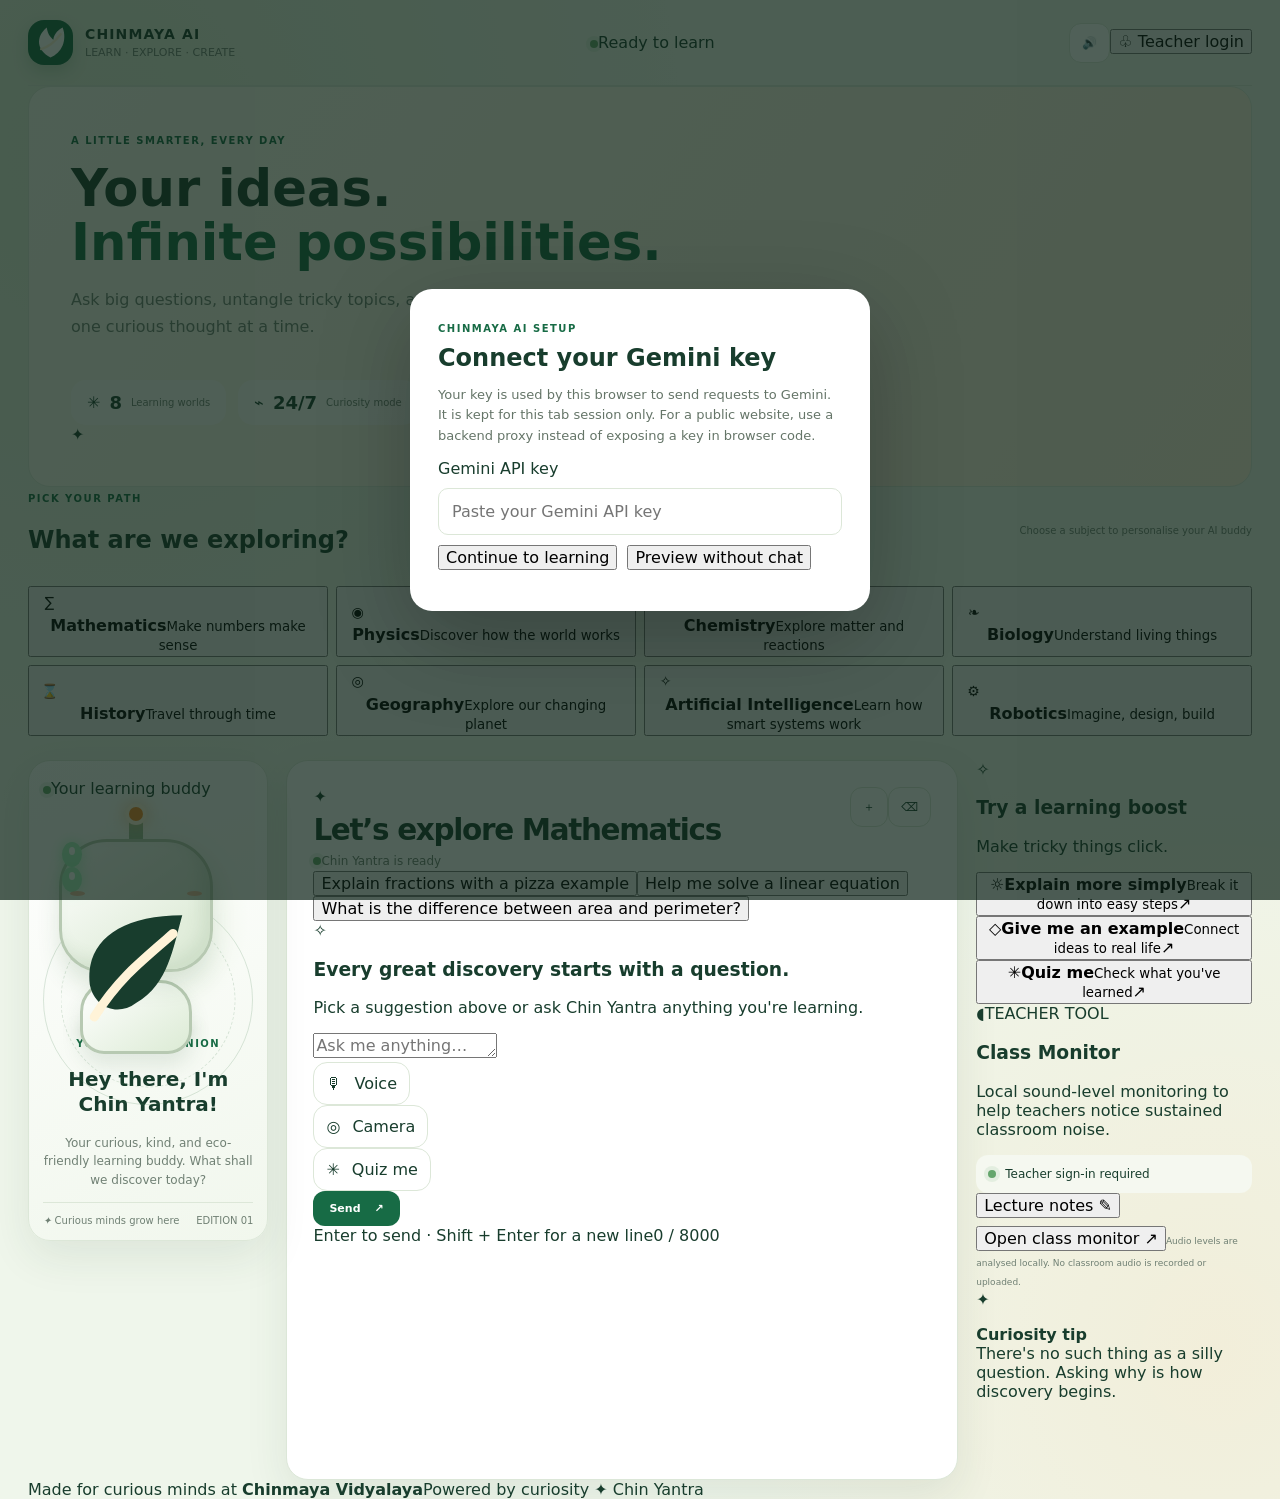
==== commit fd911ab6: "Rename chin-yantra-index.html to index.html" ====
--- a/index.html
+++ b/index.html
@@ -3,7 +3,7 @@
 <head>
   <meta charset="utf-8"><meta name="viewport" content="width=device-width, initial-scale=1">
   <meta name="theme-color" content="#176b45"><meta name="description" content="Chinmaya AI — a friendly school learning companion">
-  <title>CHINMAYA AI · Chin Yantra</title><link rel="icon" type="image/svg+xml" href="logo.svg"><link rel="manifest" href="manifest.json"><style>
+  <title>CHINMAYA AI · Chin Yantra</title><style>
 
 :root {
   color-scheme: light;
@@ -453,42 +453,140 @@
   .alarm-card { padding: 17px; }
 }
 
-
-/* Chin Yantra original hero layout and markup alignment */
-.hidden,[hidden]{display:none!important}.hero-grid{display:grid;grid-template-columns:minmax(300px,.78fr) minmax(0,1.22fr);gap:22px;padding:25px 0 10px}.panel,.robot-card{background:var(--surface);border:1px solid var(--line);border-radius:var(--radius);box-shadow:var(--shadow)}.robot-card{position:relative;overflow:hidden;padding:22px;background:linear-gradient(160deg,#fff 20%,#f1f7ed)}.robot-badge{display:inline-flex;align-items:center;gap:8px;padding:8px 12px;border-radius:99px;background:#edf5e9;color:var(--green);font-size:11px;font-weight:700}.robot-stage{height:310px;min-height:310px;display:grid;place-items:center;position:relative;overflow:hidden;background:radial-gradient(ellipse,rgba(189,220,170,.3),transparent 68%);isolation:isolate}.robot-stage .robot{width:186px;height:258px;position:relative;transform-origin:50% 85%;animation:robot-breathe 4s ease-in-out infinite}.robot-head{position:absolute;z-index:3;left:16px;top:37px;width:154px;height:133px;border:3px solid #b7c9b2;border-radius:48px 48px 42px 42px;background:linear-gradient(145deg,#fff,#e1eddb 72%);box-shadow:inset -8px -9px 16px rgba(71,121,73,.12),0 14px 23px rgba(44,91,53,.12)}.robot-antenna{position:absolute;z-index:4;top:11px;left:86px;width:14px;height:33px;border-radius:10px;background:#9ebd9a}.robot-antenna span{position:absolute;top:-10px;left:-4px;width:22px;height:22px;border-radius:50%;background:var(--orange);border:4px solid #fff0db;animation:antenna-glow 2.5s ease-in-out infinite}.ear{position:absolute;top:87px;width:22px;height:43px;border:3px solid #a5c39f;background:#d8e8d1;border-radius:10px;z-index:2}.ear-left{left:3px}.ear-right{right:3px}.head-panel{height:30px}.head-screw{position:absolute;top:13px;width:5px;height:5px;border-radius:50%;background:#a4bd9c}.screw-left{left:17px}.screw-right{right:17px}.robot-face{position:relative;margin:0 12px;height:78px;border-radius:27px;background:linear-gradient(145deg,#244a39,#173629);display:flex;justify-content:center;align-items:center;gap:25px}.eye{position:relative;width:20px;height:25px;background:#a8f1c0;border-radius:50%;box-shadow:0 0 13px rgba(129,247,163,.55);overflow:hidden}.pupil{position:absolute;width:7px;height:9px;left:6px;top:7px;border-radius:50%;background:#173629;transition:transform .09s linear}.eye-shine{position:absolute;top:4px;left:5px;width:5px;height:5px;border-radius:50%;background:white}.brow{position:absolute;top:47px;width:22px;height:5px;border-radius:5px;background:#a6c79e}.brow-left{left:34px}.brow-right{right:34px}.cheek{position:absolute;top:49px;width:15px;height:5px;border-radius:50%;background:rgba(240,150,110,.58)}.cheek-left{left:8px}.cheek-right{right:8px}.nose{display:none}.mouth{position:absolute;left:50%;bottom:8px;transform:translateX(-50%);width:22px;height:8px;border-bottom:3px solid #f6c89c;border-radius:0 0 20px 20px}.leaf-emblem{position:absolute;right:8px;bottom:7px;color:var(--green);width:18px;height:18px}.robot-neck{position:absolute;left:76px;top:164px;height:20px;width:34px;background:#a6c79e;border-radius:0 0 9px 9px}.robot-body{position:absolute;top:178px;left:37px;width:112px;height:74px;border-radius:32px 32px 24px 24px;border:3px solid #b7c9b2;background:linear-gradient(145deg,#fff,#dcebd5);box-shadow:0 12px 20px rgba(44,91,53,.11)}.body-shoulder{position:absolute;top:8px;width:17px;height:26px;border-radius:10px;background:#c7dbc0}.shoulder-left{left:-12px}.shoulder-right{right:-12px}.chest-panel{position:absolute;left:33px;top:10px;width:40px;height:47px;border-radius:12px;background:#edf5e9;border:1px solid #c7dbc0;display:flex;align-items:center;justify-content:center;gap:3px}.chest-light{width:5px;height:5px;border-radius:50%;background:var(--orange)}.chest-leaf{position:absolute;bottom:3px;color:var(--green);font-size:12px}.arm{position:absolute;top:188px;width:21px;height:49px;border:3px solid #b7c9b2;background:#e1eddb;border-radius:12px;transform-origin:top center}.arm-left{left:20px;transform:rotate(12deg)}.arm-right{right:20px;transform:rotate(-12deg)}.hand{position:absolute;top:229px;width:22px;height:19px;border-radius:10px;background:#b7d1ad}.hand-left{left:13px}.hand-right{right:13px}.robot-intro{text-align:center}.robot-intro h1{font-size:24px;margin:8px 0}.robot-intro p{font-size:13px;color:var(--muted);line-height:1.6;max-width:340px;margin:0 auto}.robot-footer{display:flex;justify-content:space-between;margin-top:18px;padding-top:13px;border-top:1px solid var(--line);font-size:10px;color:var(--muted)}.mini-leaf,.footer-leaf{color:var(--green)}.robot-version{letter-spacing:.12em}.welcome-panel{position:relative;overflow:hidden;display:flex;flex-direction:column;justify-content:space-between;min-height:480px;padding:clamp(26px,4vw,52px);border:1px solid #e5eadc;border-radius:var(--radius);background:linear-gradient(135deg,#f8f8ee,#e9f3e3 65%,#fff1df)}.welcome-copy{position:relative;z-index:1;max-width:560px}.welcome-copy h2{font-size:clamp(34px,4.6vw,58px);line-height:1.04;letter-spacing:-.055em;margin:17px 0}.welcome-copy h2 span{color:var(--green)}.welcome-copy p{max-width:440px;color:#68796b;line-height:1.8;font-size:14px}.quick-stats{display:flex;gap:12px;flex-wrap:wrap;position:relative;z-index:1}.quick-stats>div{display:grid;grid-template-columns:auto auto;column-gap:9px;align-items:center;padding:12px 15px;border-radius:15px;background:rgba(255,255,255,.72);min-width:120px}.quick-stats strong{font-size:18px}.quick-stats small{grid-column:2;color:var(--muted);font-size:10px}.stat-icon{grid-row:span 2;font-size:20px}.green-icon{color:var(--green)}.orange-icon{color:var(--orange)}.welcome-decoration{position:absolute;color:rgba(52,118,75,.1);pointer-events:none}.deco-leaf{font-size:200px;right:7%;top:15%}.deco-ring{width:250px;height:250px;border:2px dashed rgba(52,118,75,.15);border-radius:50%;right:12%;top:18%}.subjects-section{padding:24px 0}.section-heading{display:flex;align-items:end;justify-content:space-between;gap:15px}.section-heading h2{margin:6px 0 0;font-size:24px;letter-spacing:-.04em}.section-note{color:var(--muted);font-size:11px}.subject-grid{display:grid;grid-template-columns:repeat(4,minmax(0,1fr));gap:10px;margin-top:15px}.subject-card{display:flex;align-items:center;gap:11px;text-align:left;padding:13px;border:1px solid var(--line);border-radius:15px;background:var(--surface);color:var(--text);transition:.2s}.subject-card:hover{transform:translateY(-2px);border-color:var(--green)}.subject-card[aria-pressed=true]{background:#edf6e9;border-color:var(--green);box-shadow:0 0 0 2px rgba(52,118,75,.1)}.subject-card .subject-icon{display:grid;place-items:center;flex:none;width:37px;height:37px;border-radius:12px;background:#e5f0df;color:var(--green);font-size:19px}.subject-card strong,.subject-card small{display:block}.subject-card strong{font-size:12px}.subject-card small{font-size:10px;color:var(--muted);margin-top:3px}.workspace-grid{display:grid;grid-template-columns:minmax(0,1fr) 285px;gap:20px;padding:8px 0 28px}.chat-panel{display:flex;flex-direction:column;min-height:650px;padding:22px}.chat-header{display:flex;align-items:center;justify-content:space-between;gap:12px}.chat-heading{display:flex;align-items:center;gap:12px}.chat-avatar{display:grid;place-items:center;width:42px;height:42px;border-radius:14px;background:#e7f1e2;color:var(--green);font-size:22px}.chat-heading h2{font-size:19px;margin:0 0 4px}.chat-heading p{margin:0;color:var(--muted);font-size:11px}.chat-heading p .status-dot{width:6px;height:6px}.chat-tools{display:flex;gap:6px}.suggestions{display:flex;flex-wrap:wrap;gap:7px;padding:17px 0 5px}.suggestion-chip{border:1px solid var(--line);border-radius:99px;padding:8px 11px;background:var(--surface-2);color:var(--text);font-size:10px}.suggestion-chip:hover{border-color:var(--green)}.messages{flex:1;min-height:260px;max-height:520px;overflow:auto;display:flex;flex-direction:column;gap:16px;padding:15px 2px}.empty-state{text-align:center;margin:auto;color:var(--muted);max-width:390px;padding:25px}.empty-spark{font-size:32px;color:var(--orange)}.empty-state h3{font-size:16px;color:var(--text)}.empty-state p{font-size:12px;line-height:1.7}.message-row{display:flex;align-items:flex-start;gap:10px;max-width:100%}.message-row.user{justify-content:flex-end}.message-row.user .message-avatar{display:none}.message-content{max-width:88%;min-width:0}.message-row.user .message-content{display:flex;flex-direction:column;align-items:flex-end}.message-bubble{padding:13px 15px;border:1px solid var(--line);border-radius:5px 16px 16px 16px;background:var(--surface-2);font-size:13px;line-height:1.7;white-space:pre-wrap;overflow-wrap:anywhere}.message-row.user .message-bubble{background:var(--green);color:white;border:0;border-radius:16px 5px 16px 16px}.message-meta{font-size:10px;color:var(--muted);margin-top:5px}.message-actions{display:flex;gap:7px;margin-top:6px}.message-action{border:0;background:transparent;color:var(--green);font-size:10px}.typing-indicator{display:flex;gap:5px}.typing-indicator span{width:6px;height:6px;background:var(--green);border-radius:50%;animation:dot-bounce .6s infinite alternate}.typing-indicator span:nth-child(2){animation-delay:.15s}.typing-indicator span:nth-child(3){animation-delay:.3s}.chat-composer{border:1px solid var(--line);border-radius:17px;padding:12px;background:var(--surface)}.chat-composer textarea{width:100%;border:0;outline:0;resize:none;min-height:44px;max-height:140px;background:transparent;color:var(--text);font-size:13px}.composer-actions,.composer-left{display:flex;align-items:center;gap:8px;justify-content:space-between}.composer-left{justify-content:flex-start}.tool-button{display:flex;align-items:center;gap:6px;padding:8px 10px;border:1px solid var(--line);border-radius:10px;background:var(--surface-2);color:var(--text);font-size:11px}.send-button,.button-primary{background:var(--green);color:white;border:1px solid var(--green)}.send-button{border-radius:11px;padding:10px 16px;font-weight:700}.composer-hint{display:flex;justify-content:space-between;color:var(--muted);font-size:9px;margin-top:9px}.side-column{display:flex;flex-direction:column;gap:13px}.side-card{padding:17px;border-radius:18px;background:var(--surface);border:1px solid var(--line)}.side-card-title{display:flex;gap:10px;align-items:center;margin-bottom:10px}.side-icon{font-size:22px;color:var(--green)}.side-card-title h3,.monitor-card h3{margin:0;font-size:14px}.side-card-title p,.monitor-card p{margin:4px 0;color:var(--muted);font-size:10px;line-height:1.6}.boost-action{display:flex;width:100%;align-items:center;gap:9px;padding:11px 3px;border:0;border-top:1px solid var(--line);background:transparent;color:var(--text);text-align:left}.boost-action>span:first-child{color:var(--green);font-size:18px}.boost-action strong,.boost-action small{display:block}.boost-action strong{font-size:10px}.boost-action small{font-size:9px;color:var(--muted);margin-top:3px}.boost-action .arrow{margin-left:auto;color:var(--green)}.monitor-top{display:flex;justify-content:space-between;align-items:center;margin-bottom:10px}.monitor-symbol{font-size:22px;color:var(--green)}.teacher-chip{font-size:9px;letter-spacing:.12em;font-weight:800;color:var(--green);background:#e9f3e5;padding:7px 9px;border-radius:99px}.button{border-radius:11px;padding:10px 14px;font-size:11px;font-weight:700}.button-outline{border:1px solid var(--line);background:var(--surface);color:var(--text)}.button-dark{background:#244b37;color:white;border:1px solid #244b37}.monitor-status{display:flex;align-items:center;gap:8px;font-size:10px;color:var(--muted);margin:12px 0}.privacy-note{display:block;color:var(--muted);font-size:9px;line-height:1.55;margin-top:10px}.tip-card{display:flex;gap:10px;padding:15px;border-radius:15px;background:#fff1df;color:#805c32;font-size:11px;line-height:1.6}.tip-card p{margin:0}.footer{display:flex;justify-content:space-between;gap:15px;padding:18px 0 25px;border-top:1px solid var(--line);font-size:10px;color:var(--muted)}
-.modal-backdrop{position:fixed;inset:0;z-index:1000;display:grid;place-items:center;padding:18px;background:rgba(16,34,24,.55);backdrop-filter:blur(7px);overflow:auto}.modal{position:relative;width:min(100%,650px);max-height:min(92vh,900px);overflow:auto;padding:28px;border-radius:22px;background:var(--surface);color:var(--text);box-shadow:0 24px 90px rgba(0,0,0,.25);animation:modal-in .2s ease}.small-modal{width:min(100%,450px)}.modal h2{margin:8px 0;font-size:25px;letter-spacing:-.04em}.modal-subtitle{font-size:12px;color:var(--muted);line-height:1.65}.modal-close{position:absolute;right:15px;top:12px;border:0;background:transparent;color:var(--muted);font-size:27px}.modal-emblem{font-size:28px;color:var(--green);margin-bottom:8px}.modal label{display:block;margin:13px 0 7px;font-size:11px;font-weight:700}.modal input,.modal textarea,.settings-input{width:100%;padding:11px 12px;border:1px solid var(--line);border-radius:10px;background:var(--surface-2);color:var(--text);font:inherit;font-size:12px}.password-wrap{display:flex;gap:7px}.password-wrap input{flex:1;min-width:0}.password-wrap button{border:1px solid var(--line);border-radius:9px;background:var(--surface-2);padding:0 12px;color:var(--text);font-size:11px}.form-error{min-height:15px;color:#c83d3d;font-size:10px}.full-button{width:100%;margin-top:8px}.security-note{font-size:9px;color:var(--muted);line-height:1.6;margin-top:13px}.video-wrap{position:relative;min-height:220px;background:#14251c;border-radius:14px;overflow:hidden;margin:15px 0}.video-wrap video{width:100%;max-height:360px;display:block}.video-placeholder{position:absolute;inset:0;display:flex;align-items:center;justify-content:center;flex-direction:column;gap:7px;color:#d8e7d8;font-size:12px}.video-placeholder span{font-size:35px}.inline-status{font-size:10px;color:var(--muted);line-height:1.5}.meter-card{padding:18px;border-radius:15px;background:var(--surface-2);margin:18px 0}.meter-readout{display:flex;align-items:baseline;gap:9px}.meter-readout span{font-size:40px;font-weight:800}.meter-readout small,.meter-labels,.settings-row small{font-size:10px;color:var(--muted)}.meter-track{height:12px;border-radius:99px;background:var(--surface-3);overflow:hidden}.meter-fill{height:100%;width:0;background:linear-gradient(90deg,#4c9e64,#f3b54f,#e44e4e);transition:width .1s}.meter-labels{display:flex;justify-content:space-between;margin-top:7px}.settings-row{margin:15px 0}.settings-row label{display:flex;justify-content:space-between}.settings-row input{width:100%}.monitor-controls,.modal-actions,.notes-actions{display:flex;flex-wrap:wrap;gap:8px;margin:14px 0}.alarm-overlay{position:fixed;z-index:3000;inset:0;display:grid;place-items:center;padding:20px;background:#a91020;color:white;animation:alarm-flash .85s infinite alternate}.alarm-card{width:min(100%,600px);padding:28px;text-align:center;border:1px solid rgba(255,255,255,.4);border-radius:25px;background:rgba(64,0,7,.22)}.alarm-pulse{font-size:35px}.alarm-card h2{font-size:clamp(27px,5vw,44px)}.alarm-actions{justify-content:center}.toast-region{position:fixed;bottom:18px;left:50%;transform:translateX(-50%);z-index:4000;display:grid;gap:7px}.toast{background:#203b2c;color:white;padding:11px 15px;border-radius:10px;font-size:11px;box-shadow:var(--shadow)}.toast.error{background:#a92030}.toast.warning{background:#80551f}.notes-modal{width:min(100%,760px)}.notes-editor{min-height:230px;resize:vertical;line-height:1.65}.saved-notes-list{display:grid;gap:7px;margin-top:12px}.saved-note-item{padding:10px;border:1px solid var(--line);border-radius:10px;font-size:11px}.saved-note-item button{float:right;border:0;background:transparent;color:var(--green)}.teacher-portal-modal{width:min(100%,760px)}.portal-heading{display:flex;justify-content:space-between;gap:12px;align-items:flex-start}.portal-secure-chip{background:#e8f4e7;color:var(--green);padding:8px 10px;border-radius:99px;font-size:9px;font-weight:800;letter-spacing:.1em}.portal-grid{display:grid;grid-template-columns:repeat(3,minmax(0,1fr));gap:12px;margin:20px 0}.portal-tile{display:flex;flex-direction:column;align-items:flex-start;gap:8px;text-align:left;padding:17px;border:1px solid var(--line);border-radius:15px;background:var(--surface-2);color:var(--text);min-height:160px}.portal-tile:hover{border-color:var(--green);transform:translateY(-2px)}.portal-tile-icon{font-size:24px;color:var(--green)}.portal-tile strong{font-size:13px}.portal-tile small{font-size:10px;line-height:1.5;color:var(--muted)}.portal-arrow{margin-top:auto;color:var(--green);font-size:10px;font-weight:700}.portal-footer{display:flex;justify-content:space-between;align-items:center;border-top:1px solid var(--line);padding-top:14px}.portal-footer p{font-size:11px;color:var(--muted)}.robot-stage.blinking .eye{transform:scaleY(.1)}.robot-stage[data-expression=thinking] .robot{animation:robot-think 1.2s ease-in-out infinite}.robot-stage[data-expression=happy] .mouth{width:29px;height:12px;border-bottom-width:4px}.robot-stage.speaking-boundary .mouth{height:12px;background:#c87564}.app-shell{padding-bottom:5px}
-@media(max-width:950px){.hero-grid{grid-template-columns:1fr 1.2fr}.workspace-grid{grid-template-columns:minmax(0,1fr) 250px}.subject-grid{grid-template-columns:repeat(2,minmax(0,1fr))}}
-@media(max-width:720px){.app-shell{padding:0 12px}.topbar{flex-wrap:wrap;padding:12px 0}.header-status{display:none}.header-actions{gap:5px}.hero-grid{grid-template-columns:1fr}.welcome-panel{min-height:300px}.workspace-grid{grid-template-columns:1fr}.robot-stage{height:270px;min-height:270px}.portal-grid{grid-template-columns:1fr}.section-heading{align-items:flex-start;flex-direction:column}.footer{flex-direction:column}.header-actions #openNotesBtn{font-size:9px;padding:8px}.chat-panel{padding:14px}.modal{padding:20px}}
+/* Restored layout and interaction fixes */
+
+.hidden{display:none!important}
+.hero-grid{display:grid;grid-template-columns:minmax(0,1fr);gap:20px}
+.hero-grid>.robot-card{display:none}
+.welcome-panel{min-height:250px;padding:42px;position:relative;overflow:hidden;border:1px solid var(--line);border-radius:var(--radius);background:linear-gradient(125deg,#f7fbf1,#fff0dc);display:flex;flex-direction:column;justify-content:space-between}
+.welcome-copy h2{font-size:clamp(34px,4vw,58px);line-height:1.05;margin:14px 0;color:var(--text)}
+.welcome-copy h2 span{color:var(--green)}
+.welcome-copy p{max-width:620px;color:var(--muted);line-height:1.7}
+.quick-stats{display:flex;gap:12px;flex-wrap:wrap;margin-top:24px}
+.quick-stats>div{display:flex;align-items:center;gap:9px;background:rgba(255,255,255,.72);padding:12px 16px;border-radius:15px}
+.quick-stats strong{font-size:18px}.quick-stats small{display:block;color:var(--muted);font-size:10px}
+.workspace-grid{display:grid;grid-template-columns:minmax(210px,.68fr) minmax(0,1.9fr) minmax(235px,.78fr);gap:18px;align-items:start;margin-top:24px}
+.workspace-grid>.robot-card{grid-column:1;grid-row:1;position:sticky;top:14px;min-width:0;padding:18px 14px 14px;border:1px solid var(--line);border-radius:var(--radius);background:linear-gradient(160deg,#fff,#f1f7ed);box-shadow:var(--shadow);overflow:hidden}
+.workspace-grid>.chat-panel{grid-column:2;grid-row:1;min-width:0}
+.workspace-grid>.side-column{grid-column:3;grid-row:1;min-width:0}
+.robot-card .robot-stage{height:230px;min-height:230px;margin:4px auto 0;position:relative;display:block;isolation:isolate}
+.robot-orbit{position:absolute;left:50%;top:50%;transform:translate(-50%,-50%);border:1px solid rgba(80,137,91,.2);border-radius:50%;pointer-events:none;z-index:0}
+.robot-orbit.orbit-one{width:210px;height:210px}
+.robot-orbit.orbit-two{width:175px;height:175px;border-style:dashed;animation:orbit-spin 42s linear infinite}
+.robot-head{z-index:3}
+.robot-card .robot-intro{text-align:center;margin-top:0}
+.robot-card .robot-intro h1{font-size:20px;line-height:1.25}
+.robot-card .robot-intro p{font-size:12px;line-height:1.55;color:var(--muted)}
+.robot-footer{display:flex;justify-content:space-between;gap:8px;border-top:1px solid var(--line);padding-top:12px;margin-top:auto;font-size:10px;color:var(--muted)}
+.robot-stage .eye .pupil{transition:transform .12s ease-out}
+.robot-stage[data-expression="thinking"] .robot-mouth{animation:robot-thinking .7s ease-in-out infinite alternate}
+.api-gate{position:fixed;inset:0;z-index:5000;background:rgba(13,35,24,.72);display:grid;place-items:center;padding:18px}
+.api-gate.hidden{display:none!important}
+.api-gate-card{width:min(100%,460px);background:#fff;border-radius:22px;padding:28px;box-shadow:0 25px 90px rgba(0,0,0,.25)}
+.api-gate-card h2{margin:8px 0}.api-gate-card p{color:#657568;line-height:1.55;font-size:13px}
+.api-gate-card input{width:100%;padding:13px;border:1px solid var(--line);border-radius:10px;margin:10px 0}
+.api-gate-actions{display:flex;gap:10px;flex-wrap:wrap}
+.notes-panel{width:min(100%,760px)}.notes-panel textarea{width:100%;min-height:260px;padding:14px;border:1px solid var(--line);border-radius:12px}
+@keyframes robot-thinking{from{transform:scaleX(.85)}to{transform:scaleX(1.1)}}
+@media(max-width:1050px){.workspace-grid{grid-template-columns:minmax(190px,.65fr) minmax(0,1.7fr)}.workspace-grid>.robot-card{grid-column:1;grid-row:1}.workspace-grid>.chat-panel{grid-column:2;grid-row:1}.workspace-grid>.side-column{grid-column:1/-1;grid-row:2;display:grid;grid-template-columns:repeat(2,minmax(0,1fr))}}
+@media(max-width:700px){.app-shell{padding:0 12px}.workspace-grid{grid-template-columns:1fr}.workspace-grid>.robot-card,.workspace-grid>.chat-panel,.workspace-grid>.side-column{grid-column:1;grid-row:auto;position:relative;top:auto}.workspace-grid>.robot-card{min-height:0}.workspace-grid>.side-column{display:grid;grid-template-columns:1fr}.welcome-panel{padding:24px;min-height:260px}}
 
 </style>
+  <script>
+/* CHINMAYA AI / CHIN YANTRA — central configuration.
+   Edit values here, save, and refresh. Browser-side API keys are visible to visitors.
+*/
+window.APP_CONFIG = {
+  appName: "CHINMAYA AI",
+  robotName: "Chin Yantra",
+  apiKey: "PASTE YOUR API KEY HERE",
+  // Verified in Google's official Gemini API docs at project creation time: Gemini 3.5 Flash-Lite.
+  // Model availability can change; use an identifier enabled for your API key.
+  model: "gemini-3.5-flash-lite",
+  apiBaseUrl: "https://generativelanguage.googleapis.com/v1beta/models/",
+  language: "en-IN",
+  greeting: "Your curious, kind, and eco-friendly learning buddy. What shall we discover today?",
+  defaultSubject: "Mathematics",
+  defaultExpression: "idle",
+  reducedMotion: false,
+  theme: {
+    primary: "#176b45",
+    primaryDark: "#104b34",
+    secondary: "#f28a27",
+    background: "#f6f5ed",
+    accent: "#b8d96a",
+    cream: "#fff9e9",
+    text: "#183d2d"
+  },
+  voice: {
+    enabled: true,
+    voiceName: "",
+    language: "en-IN",
+    rate: 1.0,
+    pitch: 1.08,
+    volume: 0.9,
+    speakByDefault: false,
+    showSpeakButton: true,
+    allowSpeechRecognition: true
+  },
+  teacherPassword: "1234", // DEMONSTRATION ONLY; never use as real authentication.
+  monitor: {
+    noiseSensitivity: 55,       // 1–100; higher values trigger at lower sound levels.
+    soundLevelThreshold: 0.085, // RMS amplitude, 0–1; tune for the device/room.
+    triggerDurationMs: 1800,    // sound must stay over threshold for this long
+    repeatCount: 3,             // sustained loud frames required within the active window
+    alertDurationMs: 5000,
+    alarmCooldownMs: 12000,
+    defaultAlarmEnabled: true,
+    allowTeacherMute: true,
+    sampleIntervalMs: 100
+  },
+  interface: {
+    maxHistoryMessages: 24,
+    maxOutputTokens: 1200,
+    cameraMaxWidth: 960,
+    cameraJpegQuality: 0.82,
+    toastDurationMs: 3200
+  },
+  subjects: [
+    { name: "Mathematics", icon: "∑", description: "Make numbers make sense", instruction: "Teach mathematics step by step. Show working for calculations, define symbols, check the result, and use an everyday analogy when useful. Never skip essential reasoning.", questions: ["Explain fractions with a pizza example", "Help me solve a linear equation", "What is the difference between area and perimeter?"] },
+    { name: "Physics", icon: "◉", description: "Discover how the world works", instruction: "Teach physics with scientifically accurate principles, units, equations, and real-world examples. Explain what each variable means and distinguish simplified models from reality.", questions: ["Why does a rainbow form?", "Explain Newton's laws simply", "What is the difference between mass and weight?"] },
+    { name: "Chemistry", icon: "⚗", description: "Explore matter and reactions", instruction: "Teach chemistry safely and accurately. Explain particles, elements, compounds, reactions, and equations at school level. Do not recommend dangerous experiments or mixing unknown chemicals.", questions: ["What is an atom made of?", "How are acids different from bases?", "Explain chemical reactions with examples"] },
+    { name: "Biology", icon: "❧", description: "Understand living things", instruction: "Teach biology using clear explanations of living systems, evidence-based facts, and relatable examples. Explain scientific terms in plain language and avoid overstating uncertain claims.", questions: ["How do plants make their food?", "What do mitochondria do?", "How does the human heart work?"] },
+    { name: "History", icon: "⌛", description: "Travel through time", instruction: "Teach history with chronology, context, causes, consequences, and multiple perspectives where relevant. Separate established evidence from interpretation and do not invent dates or quotations.", questions: ["Why are historical sources important?", "What caused the French Revolution?", "How do historians study ancient civilisations?"] },
+    { name: "Geography", icon: "◎", description: "Explore our changing planet", instruction: "Teach geography with clear spatial reasoning, map concepts, physical and human geography, and examples. Be careful with current facts and distinguish weather from climate.", questions: ["Why do monsoons happen?", "How are latitude and longitude used?", "What causes earthquakes?"] },
+    { name: "Artificial Intelligence", icon: "✧", description: "Learn how smart systems work", instruction: "Explain AI and machine learning accessibly, including benefits, limitations, bias, privacy, and responsible use. Do not claim AI is conscious or always correct.", questions: ["How does a chatbot generate answers?", "What is machine learning?", "Can AI make mistakes or show bias?"] },
+    { name: "Robotics", icon: "⚙", description: "Imagine, design, build", instruction: "Teach robotics through sensors, actuators, controllers, programming, and safe engineering principles. Use beginner-friendly examples and remind students to get adult supervision for tools, electricity, or moving machinery.", questions: ["How does a robot use sensors?", "What is the job of a microcontroller?", "How can I plan a simple school robot?"] }
+  ]
+};
+
+</script>
 </head>
 <body>
   <div class="app-shell">
     <header class="topbar">
       <a class="brand" href="#" aria-label="CHINMAYA AI home"><span class="brand-mark" aria-hidden="true"><svg viewBox="0 0 48 48"><path d="M24 40C9 32 8 18 20 8c1 8 5 11 7 13 1-7 6-11 10-13 5 14-1 27-13 32Z" fill="currentColor"/><path d="M14 31c8-2 15-8 21-16" fill="none" stroke="#fff3d8" stroke-width="2.5" stroke-linecap="round"/></svg></span><span><strong>CHINMAYA <b>AI</b></strong><small>LEARN · EXPLORE · CREATE</small></span></a>
       <div class="header-status"><span class="status-dot"></span><span id="headerStatus">Ready to learn</span></div>
-      <div class="header-actions"><button class="button button-outline" id="openNotesBtn" type="button">✎ Lecture notes</button><button class="icon-button" id="voiceToggle" title="Toggle voice output" aria-label="Toggle voice output">🔊</button><button class="button button-outline" id="teacherLoginOpen">♧ Teacher login</button></div>
+      <div class="header-actions"><button class="icon-button" id="voiceToggle" title="Toggle voice output" aria-label="Toggle voice output">🔊</button><button class="button button-outline" id="teacherLoginOpen">♧ Teacher login</button></div>
     </header>
 
     <main>
       <section class="hero-grid">
-        <div class="robot-card panel">
+        <div class="robot-card panel" id="robotCompanionCard">
           <div class="robot-orbit orbit-one"></div><div class="robot-orbit orbit-two"></div>
           <div class="robot-badge"><span class="status-dot"></span><span id="robotStatus">Your learning buddy</span></div>
           <div class="robot-stage" id="robotStage" data-expression="idle" aria-label="Animated robot Chin Yantra">
-            <div class="robot">
             <div class="robot-shadow"></div>
             <div class="robot-antenna"><span></span></div>
             <div class="robot-head">
               <div class="ear ear-left"><i></i></div><div class="ear ear-right"><i></i></div>
               <div class="head-panel"><span class="head-screw screw-left"></span><span class="head-screw screw-right"></span></div>
-              <div class="robot-face"><div class="brow brow-left"></div><div class="brow brow-right"></div>
+              <div class="brow brow-left"></div><div class="brow brow-right"></div>
               <div class="eye eye-left"><span class="pupil"></span><i class="eye-shine"></i></div><div class="eye eye-right"><span class="pupil"></span><i class="eye-shine"></i></div>
-              <div class="nose"></div><div class="cheek cheek-left"></div><div class="cheek cheek-right"></div><div class="mouth"><span></span></div></div>
+              <div class="nose"></div><div class="cheek cheek-left"></div><div class="cheek cheek-right"></div><div class="mouth"><span></span></div>
               <div class="leaf-emblem"><svg viewBox="0 0 32 32"><path d="M26 5C12 5 5 11 6 20c1 5 6 7 10 4 7-4 8-12 10-19Z" fill="currentColor"/><path d="M7 27C12 19 17 15 24 9" fill="none" stroke="#fff3d8" stroke-width="2" stroke-linecap="round"/></svg></div>
             </div>
             <div class="robot-neck"></div><div class="robot-body"><div class="body-shoulder shoulder-left"></div><div class="body-shoulder shoulder-right"></div><div class="chest-panel"><span class="chest-light"></span><span class="chest-light"></span><span class="chest-light"></span><div class="chest-leaf">✦</div></div><div class="arm arm-left"></div><div class="arm arm-right"></div><div class="hand hand-left"></div><div class="hand hand-right"></div></div>
-            </div>
           </div>
           <div class="robot-intro"><span class="eyebrow">YOUR AI COMPANION</span><h1>Hey there, <span id="robotNameTitle">I'm Chin Yantra!</span></h1><p id="robotGreeting">Your curious, kind, and eco-friendly learning buddy. What shall we discover today?</p></div>
           <div class="robot-footer"><span><i class="mini-leaf">✦</i> Curious minds grow here</span><span class="robot-version">EDITION 01</span></div>
@@ -510,7 +608,7 @@
           <div class="chat-composer"><label class="sr-only" for="messageInput">Your message</label><textarea id="messageInput" rows="1" placeholder="Ask me anything…" maxlength="8000"></textarea><div class="composer-actions"><div class="composer-left"><button class="tool-button" id="micBtn" title="Speak your question"><span>🎙</span><span>Voice</span></button><button class="tool-button" id="cameraBtn" title="Ask about something you show the camera"><span>◎</span><span>Camera</span></button><button class="tool-button" id="quizBtn" title="Start a short quiz"><span>✳</span><span>Quiz me</span></button></div><button class="send-button" id="sendBtn"><span>Send</span><span>↗</span></button></div><div class="composer-hint"><span>Enter to send · Shift + Enter for a new line</span><span id="charCount">0 / 8000</span></div></div>
         </div>
         <aside class="side-column"><div class="side-card panel"><div class="side-card-title"><span class="side-icon">✧</span><div><h3>Try a learning boost</h3><p>Make tricky things click.</p></div></div><button class="boost-action" id="simplerBtn"><span>☼</span><span><strong>Explain more simply</strong><small>Break it down into easy steps</small></span><span class="arrow">↗</span></button><button class="boost-action" id="exampleBtn"><span>◇</span><span><strong>Give me an example</strong><small>Connect ideas to real life</small></span><span class="arrow">↗</span></button><button class="boost-action" id="quizBoostBtn"><span>✳</span><span><strong>Quiz me</strong><small>Check what you've learned</small></span><span class="arrow">↗</span></button></div>
-          <div class="side-card monitor-card panel"><div class="monitor-top"><span class="monitor-symbol">◖</span><span class="teacher-chip" id="teacherModeChip">TEACHER TOOL</span></div><h3>Class Monitor</h3><p>Local sound-level monitoring to help teachers notice sustained classroom noise.</p><div class="monitor-status"><span class="status-dot muted-dot" id="monitorDot"></span><span id="monitorSummary">Teacher sign-in required</span></div><button class="button button-dark" id="classMonitorOpen">Open class monitor <span>↗</span></button><small class="privacy-note">Audio levels are analysed locally. No classroom audio is recorded or uploaded.</small></div>
+          <div class="side-card monitor-card panel"><div class="monitor-top"><span class="monitor-symbol">◖</span><span class="teacher-chip" id="teacherModeChip">TEACHER TOOL</span></div><h3>Class Monitor</h3><p>Local sound-level monitoring to help teachers notice sustained classroom noise.</p><div class="monitor-status"><span class="status-dot muted-dot" id="monitorDot"></span><span id="monitorSummary">Teacher sign-in required</span></div><button class="button button-outline" id="openLectureNotes" style="margin-bottom:8px">Lecture notes ✎</button><button class="button button-dark" id="classMonitorOpen">Open class monitor <span>↗</span></button><small class="privacy-note">Audio levels are analysed locally. No classroom audio is recorded or uploaded.</small></div>
           <div class="tip-card"><span>✦</span><p><strong>Curiosity tip</strong><br>There's no such thing as a silly question. Asking why is how discovery begins.</p></div>
         </aside>
       </section>
@@ -524,14 +622,24 @@
 
   <div class="modal-backdrop hidden" id="monitorModal" role="dialog" aria-modal="true" aria-labelledby="monitorTitle"><div class="modal monitor-modal"><button class="modal-close" data-close="monitorModal" aria-label="Close monitor">×</button><div class="monitor-modal-head"><div><span class="eyebrow">TEACHER TOOLS</span><h2 id="monitorTitle">Classroom sound monitor</h2><p class="modal-subtitle">Measures sound level locally; it does not identify clapping or record speech.</p></div><span class="teacher-chip">TEACHER MODE</span></div><div class="meter-card"><div class="meter-readout"><span id="dbValue">—</span><small>relative level</small></div><div class="meter-track"><div id="meterFill" class="meter-fill"></div></div><div class="meter-labels"><span>Quiet</span><span>Elevated</span><span>Loud</span></div><p id="monitorStateText" class="inline-status" aria-live="polite">Monitoring is off.</p></div><div class="settings-row"><label for="sensitivityRange">Noise sensitivity <strong id="sensitivityLabel">Medium</strong></label><input id="sensitivityRange" type="range" min="1" max="100" value="55"><small>Higher sensitivity alerts at lower sound levels.</small></div><div class="monitor-controls"><button class="button button-primary" id="startMonitorBtn">Start monitoring</button><button class="button button-outline" id="stopMonitorBtn" disabled>Stop monitoring</button><button class="button button-outline" id="muteAlarmBtn">Mute alarm</button></div><p class="privacy-note">Microphone access is requested only after you start monitoring. Sound samples stay in this browser and are not saved or uploaded.</p><button class="button button-dark full-button" id="teacherLogoutBtn">Log out of teacher mode</button></div></div>
 
+
+  <div class="api-gate hidden" id="apiKeyGate" role="dialog" aria-modal="true" aria-labelledby="apiGateTitle">
+    <div class="api-gate-card">
+      <span class="eyebrow">CHINMAYA AI SETUP</span><h2 id="apiGateTitle">Connect your Gemini key</h2>
+      <p>Your key is used by this browser to send requests to Gemini. It is kept for this tab session only. For a public website, use a backend proxy instead of exposing a key in browser code.</p>
+      <label for="sessionApiKey">Gemini API key</label><input id="sessionApiKey" type="password" autocomplete="off" placeholder="Paste your Gemini API key">
+      <div class="api-gate-actions"><button class="button button-primary" id="saveSessionKey">Continue to learning</button><button class="button button-outline" id="previewWithoutKey">Preview without chat</button></div>
+      <p id="apiGateError" role="status"></p>
+    </div>
+  </div>
+  <div class="modal-backdrop hidden" id="lectureNotesModal" role="dialog" aria-modal="true" aria-labelledby="lectureNotesTitle">
+    <div class="modal notes-panel"><button class="modal-close" data-close="lectureNotesModal" aria-label="Close notes">×</button><span class="eyebrow">STUDENT & TEACHER WORKSPACE</span><h2 id="lectureNotesTitle">Lecture notes</h2><p class="modal-subtitle">Write, save, or turn the current conversation into revision notes. Notes stay in this browser.</p><input id="lectureNoteTitle" placeholder="Note title" style="width:100%;padding:12px;border:1px solid var(--line);border-radius:10px;margin:8px 0"><textarea id="lectureNoteBody" placeholder="Start writing your lecture notes..."></textarea><div class="modal-actions"><button class="button button-outline" id="notesFromChat">Add chat to notes</button><button class="button button-outline" id="saveLectureNote">Save note</button><button class="button button-primary" id="downloadLectureNote">Download .txt</button></div><p id="lectureNotesStatus" class="inline-status"></p></div>
+  </div>
+
   <div class="alarm-overlay hidden" id="alarmOverlay" role="alertdialog" aria-live="assertive" aria-label="Classroom noise alert"><div class="alarm-card"><div class="alarm-pulse">!</div><span class="eyebrow">CLASSROOM REMINDER</span><h2>Let's bring the noise level down.</h2><p>A sustained high sound level was detected. Please settle and listen.</p><div class="alarm-countdown" id="alarmCountdown">Alert will clear shortly</div><div class="alarm-actions"><button class="button button-dark" id="dismissAlarmBtn">Dismiss alert</button><button class="button button-outline" id="alarmMuteQuickBtn">Mute alarm</button></div></div></div>
-
-  <div class="modal-backdrop hidden" id="apiKeyModal" role="dialog" aria-modal="true" aria-labelledby="apiKeyTitle"><div class="modal small-modal api-key-modal"><div class="modal-emblem">✦</div><span class="eyebrow">FIRST-TIME SETUP</span><h2 id="apiKeyTitle">Connect your learning companion</h2><p class="modal-subtitle">Enter a Gemini API key from Google AI Studio to begin a chat session. Your key is held for this browser tab's session and is not saved permanently by this app.</p><form id="apiKeyForm"><label for="apiKeyInput">Gemini API key</label><div class="password-wrap"><input id="apiKeyInput" type="password" autocomplete="off" spellcheck="false" placeholder="Paste your Gemini API key" required minlength="10"><button type="button" id="toggleApiKey">Show</button></div><p class="form-error" id="apiKeyError" aria-live="polite"></p><button class="button button-primary full-button" type="submit">Start learning ↗</button></form><p class="security-note">Privacy note: this is a static website. The key is sent directly to Google's Gemini API from your browser and can be inspected by anyone using the browser. For a public school deployment, use a secure backend proxy instead of exposing a key in frontend code.</p><button class="button button-outline full-button" type="button" id="useDemoMode">Explore the interface without chat</button></div></div>
-  <div class="modal-backdrop hidden" id="notesModal" role="dialog" aria-modal="true" aria-labelledby="notesTitle"><div class="modal notes-modal"><button class="modal-close" data-close="notesModal" aria-label="Close notes">×</button><span class="eyebrow">LEARN · CAPTURE · REVISE</span><h2 id="notesTitle">Lecture notes</h2><p class="modal-subtitle">Keep lesson summaries, key ideas, questions and homework in one place on this device.</p><label for="notesSubject">Subject / lesson</label><input id="notesSubject" class="settings-input" maxlength="120" placeholder="e.g. Physics — Light and reflection"><label for="notesContent">Your notes</label><textarea id="notesContent" class="notes-editor" rows="12" maxlength="30000" placeholder="Write your lesson notes here…"></textarea><div class="notes-actions"><button class="button button-primary" id="saveNotesBtn">Save notes</button><button class="button button-outline" id="downloadNotesBtn">Download .txt</button><button class="button button-outline" id="addChatToNotesBtn">Add chat summary</button></div><p class="inline-status" id="notesStatus" aria-live="polite">Notes are stored locally in this browser.</p><div id="savedNotesList" class="saved-notes-list"></div></div></div>
-  <div class="modal-backdrop hidden" id="teacherPortalModal" role="dialog" aria-modal="true" aria-labelledby="portalTitle"><div class="modal teacher-portal-modal"><button class="modal-close" data-close="teacherPortalModal" aria-label="Close teacher portal">×</button><div class="portal-heading"><div><span class="eyebrow">CHINMAYA AI · EDUCATOR WORKSPACE</span><h2 id="portalTitle">Teacher portal</h2><p class="modal-subtitle">Classroom tools and lesson resources, together in one place.</p></div><span class="portal-secure-chip">TEACHER MODE</span></div><div class="portal-grid"><button class="portal-tile" id="portalMonitorBtn"><span class="portal-tile-icon">◖</span><strong>Class monitor</strong><small>Monitor local classroom sound levels</small><span class="portal-arrow">Open tool ↗</span></button><button class="portal-tile" id="portalNotesBtn"><span class="portal-tile-icon">✎</span><strong>Lecture notes</strong><small>Prepare and save lesson notes</small><span class="portal-arrow">Open notes ↗</span></button><button class="portal-tile" id="portalExportBtn"><span class="portal-tile-icon">⇩</span><strong>Export conversation</strong><small>Download the current learning discussion</small><span class="portal-arrow">Export .txt ↗</span></button></div><div class="portal-footer"><p>Teacher access is active for this session.</p><button class="button button-outline" id="portalLogoutBtn">Log out</button></div><p class="security-note">Important: this single-file static version provides a client-side demonstration gate, not production-grade authentication. A password in frontend code can be inspected or bypassed. Protect real teacher accounts and student data with server-side authentication.</p></div></div>
-
   <div class="toast-region" id="toastRegion" aria-live="polite" aria-atomic="true"></div>
 <script>
+document.addEventListener("DOMContentLoaded",()=>{const card=document.getElementById("robotCompanionCard");const grid=document.querySelector(".workspace-grid");if(card&&grid)grid.insertBefore(card,grid.firstChild);});
 (() => {
   'use strict';
   const raw = window.APP_CONFIG || {};
@@ -539,7 +647,8 @@
   const cfg = {...fallback,...raw,theme:{...fallback.theme,...(raw.theme||{})},voice:{...fallback.voice,...(raw.voice||{})},monitor:{...fallback.monitor,...(raw.monitor||{})},interface:{...fallback.interface,...(raw.interface||{})},subjects:Array.isArray(raw.subjects)&&raw.subjects.length?raw.subjects:fallback.subjects};
   const $ = id => document.getElementById(id);
   const els = Object.fromEntries(['headerStatus','robotStatus','robotNameTitle','robotGreeting','robotStage','subjectGrid','chatSubjectTitle','chatStatus','suggestions','messages','emptyState','messageInput','sendBtn','charCount','voiceToggle','teacherLoginOpen','newChatBtn','clearChatBtn','micBtn','cameraBtn','quizBtn','simplerBtn','exampleBtn','quizBoostBtn','classMonitorOpen','cameraModal','cameraVideo','cameraPlaceholder','cameraQuestion','startCameraBtn','stopCameraBtn','analyseCameraBtn','cameraStatus','teacherModal','teacherLoginForm','teacherPasswordInput','showPasswordBtn','loginError','monitorModal','monitorDot','monitorSummary','dbValue','meterFill','monitorStateText','sensitivityRange','sensitivityLabel','startMonitorBtn','stopMonitorBtn','muteAlarmBtn','teacherLogoutBtn','alarmOverlay','alarmCountdown','dismissAlarmBtn','alarmMuteQuickBtn','toastRegion'].map(id=>[id,$(id)]));
-  const state = {apiKey:'',demoMode:false,subject:cfg.defaultSubject,history:[],busy:false,requestId:0,expression:cfg.defaultExpression||'idle',voiceEnabled:!!cfg.voice.enabled,teacher:false,cameraStream:null,recognition:null,recognitionActive:false,speaking:false,speechUtterance:null,blinkTimer:null,monitoring:false,audioContext:null,analyser:null,micStream:null,monitorFrame:null,overThresholdSince:0,thresholdHits:0,lastAlertAt:0,alertTimer:null,alertCountdownTimer:null,alarmMuted:!cfg.monitor.defaultAlarmEnabled,monitorSensitivity:clamp(Number(cfg.monitor.noiseSensitivity)||55,1,100),cameraBusy:false,shuttingDown:false};
+  let sessionApiKey = '';
+  const state = {subject:cfg.defaultSubject,history:[],busy:false,requestId:0,expression:cfg.defaultExpression||'idle',voiceEnabled:!!cfg.voice.enabled,teacher:false,cameraStream:null,recognition:null,recognitionActive:false,speaking:false,speechUtterance:null,blinkTimer:null,monitoring:false,audioContext:null,analyser:null,micStream:null,monitorFrame:null,overThresholdSince:0,thresholdHits:0,lastAlertAt:0,alertTimer:null,alertCountdownTimer:null,alarmMuted:!cfg.monitor.defaultAlarmEnabled,monitorSensitivity:clamp(Number(cfg.monitor.noiseSensitivity)||55,1,100),cameraBusy:false,shuttingDown:false};
   function clamp(n,min,max){return Math.min(max,Math.max(min,n));}
   function safeText(value){return String(value??'');}
   function validHex(v,fb){return /^#[0-9a-f]{6}$/i.test(v)?v:fb;}
@@ -557,9 +666,8 @@
   function showTyping(){const row=document.createElement('div');row.className='message-row assistant';row.id='typingRow';const avatar=document.createElement('div');avatar.className='message-avatar';avatar.textContent='✦';const content=document.createElement('div');content.className='message-content';const bubble=document.createElement('div');bubble.className='message-bubble typing-indicator';bubble.setAttribute('aria-label','Chin Yantra is thinking');for(let i=0;i<3;i++)bubble.append(document.createElement('span'));content.append(bubble);row.append(avatar,content);els.messages.append(row);scrollMessages();return row;}
   function cleanError(status,body){if(status===400)return 'The request was not accepted. Check the selected model and request settings.';if(status===401||status===403)return 'Gemini could not authorise this request. Check your API key and its API access in Google AI Studio.';if(status===404)return `The model “${cfg.model}” was not found or is unavailable to this API key. Change config.js to a currently supported model.`;if(status===429)return 'Gemini is receiving too many requests or a quota was reached. Wait a little and try again.';if(status>=500)return 'The Gemini service is temporarily unavailable. Please try again soon.';try{const j=JSON.parse(body);return j.error?.message||'The request failed. Please check your connection and configuration.';}catch{return 'The request failed. Please check your internet connection and try again.';}}
   function systemInstruction(){const sub=subjectData();return `You are ${cfg.robotName}, the kind, patient educational AI companion in ${cfg.appName} for school learners. Selected subject: ${sub.name}. Subject-specific guidance: ${sub.instruction||''}\nUse age-appropriate school-level language, explain ideas accurately, encourage learning, and use examples. Do not fabricate school-specific facts, schedules, policies, teachers, or exam dates. If asked, say you do not have access to a school database. Be clear about uncertainty. For normal questions, use a simple explanation, analogy, example, and takeaway when useful. Never claim to see a live camera scene unless an image was provided in this request.`;}
-  function apiReady(){if(!state.apiKey||state.apiKey.trim().length<10){openApiKeyPrompt();return false;}if(!cfg.model||!/^[a-zA-Z0-9._-]+$/.test(cfg.model)){toast('The Gemini model setting looks invalid.','error');return false;}return true;}
-
-  async function askGemini(prompt,imageData){if(!apiReady())return null;const contents=state.history.slice(-Math.max(2,Number(cfg.interface.maxHistoryMessages)||24)).map(m=>({role:m.role,parts:[{text:m.text}]}));const parts=[{text:prompt}];if(imageData)parts.push({inlineData:{mimeType:imageData.mimeType,data:imageData.data}});contents.push({role:'user',parts});const url=`${String(cfg.apiBaseUrl||fallback.apiBaseUrl).replace(/\/$/,'')}/${encodeURIComponent(cfg.model)}:generateContent`;const controller=new AbortController();const timeout=setTimeout(()=>controller.abort(),60000);try{const response=await fetch(url,{method:'POST',headers:{'Content-Type':'application/json','x-goog-api-key':state.apiKey},body:JSON.stringify({systemInstruction:{parts:[{text:systemInstruction()}]},contents,generationConfig:{temperature:.65,maxOutputTokens:clamp(Number(cfg.interface.maxOutputTokens)||1200,128,8192)}}),signal:controller.signal});const body=await response.text();if(!response.ok)throw new Error(cleanError(response.status,body));let data;try{data=JSON.parse(body);}catch{throw new Error('Gemini returned an unreadable response. Please try again.');}const answer=(data.candidates||[]).flatMap(c=>c.content?.parts||[]).map(p=>p.text||'').filter(Boolean).join('\n').trim();if(!answer){const reason=data.promptFeedback?.blockReason;throw new Error(reason?`Gemini could not answer this request (${reason}). Try rephrasing it.`:'Gemini returned no text. Try a different question or model.');}return answer;}catch(err){if(err.name==='AbortError')throw new Error('The request took too long. Check your connection and try again.');throw err;}finally{clearTimeout(timeout);}}
+  function apiReady(){if(!sessionApiKey||sessionApiKey.trim().length<10){toast('Setup needed: enter your Gemini API key in the welcome setup prompt.','warning');addMessage('assistant','I’m ready to help! To turn on real Gemini answers, open config.js and replace “PASTE YOUR API KEY HERE” in the setup prompt to begin. Your key is used only for API requests and is never shown in chat.');return false;}if(!cfg.model||!/^[a-zA-Z0-9._-]+$/.test(cfg.model)){toast('The Gemini model setting in config.js looks invalid.','error');return false;}return true;}
+  async function askGemini(prompt,imageData){if(!apiReady())return null;const contents=state.history.slice(-Math.max(2,Number(cfg.interface.maxHistoryMessages)||24)).map(m=>({role:m.role,parts:[{text:m.text}]}));const parts=[{text:prompt}];if(imageData)parts.push({inlineData:{mimeType:imageData.mimeType,data:imageData.data}});contents.push({role:'user',parts});const url=`${String(cfg.apiBaseUrl||fallback.apiBaseUrl).replace(/\/$/,'')}/${encodeURIComponent(cfg.model)}:generateContent`;const controller=new AbortController();const timeout=setTimeout(()=>controller.abort(),60000);try{const response=await fetch(url,{method:'POST',headers:{'Content-Type':'application/json','x-goog-api-key':sessionApiKey},body:JSON.stringify({systemInstruction:{parts:[{text:systemInstruction()}]},contents,generationConfig:{temperature:.65,maxOutputTokens:clamp(Number(cfg.interface.maxOutputTokens)||1200,128,8192)}}),signal:controller.signal});const body=await response.text();if(!response.ok)throw new Error(cleanError(response.status,body));let data;try{data=JSON.parse(body);}catch{throw new Error('Gemini returned an unreadable response. Please try again.');}const answer=(data.candidates||[]).flatMap(c=>c.content?.parts||[]).map(p=>p.text||'').filter(Boolean).join('\n').trim();if(!answer){const reason=data.promptFeedback?.blockReason;throw new Error(reason?`Gemini could not answer this request (${reason}). Try rephrasing it.`:'Gemini returned no text. Try a different question or model.');}return answer;}catch(err){if(err.name==='AbortError')throw new Error('The request took too long. Check your connection and try again.');throw err;}finally{clearTimeout(timeout);}}
   async function sendMessage(textOverride,options={}){if(state.busy){toast('One request is already in progress. Please wait.','warning');return;}const text=(textOverride??els.messageInput.value).trim();if(!text&&!options.imageData)return;if(text.length>8000){toast('Please keep your question under 8,000 characters.','warning');return;}if(!options.imageData){addMessage('user',text);els.messageInput.value='';resizeInput();}state.busy=true;const request=++state.requestId;els.sendBtn.disabled=true;setExpression('thinking');const typing=showTyping();try{const answer=await askGemini(text||'Please describe the captured image carefully.',options.imageData);if(request!==state.requestId)return;if(!answer){typing.remove();return;}typing.remove();addMessage('assistant',answer);state.history.push({role:'user',text:text||'Please analyse the image.'},{role:'model',text:answer});state.history=state.history.slice(-Math.max(2,Number(cfg.interface.maxHistoryMessages)||24));setExpression('happy');setTimeout(()=>{if(!state.busy&&state.expression==='happy')setExpression('idle');},1600);if(state.voiceEnabled&&cfg.voice.speakByDefault)speakText(answer);}catch(err){typing.remove();if(request===state.requestId){addMessage('assistant',`I couldn't complete that request. ${err.message||'Please try again.'}`);setExpression('error');toast(err.message||'Request failed.','error');setTimeout(()=>{if(!state.busy&&state.expression==='error')setExpression('idle');},1800);}}finally{if(request===state.requestId){state.busy=false;els.sendBtn.disabled=false;if(['thinking','error'].includes(state.expression))setExpression('idle');}}}
   function resizeInput(){els.messageInput.style.height='auto';els.messageInput.style.height=Math.min(140,els.messageInput.scrollHeight)+'px';els.charCount.textContent=`${els.messageInput.value.length} / 8000`;}
   function newChat(){if(state.busy){toast('Wait for the current answer before starting a new chat.','warning');return;}state.history=[];els.messages.replaceChildren();const empty=document.createElement('div');empty.className='empty-state';empty.id='emptyState';const spark=document.createElement('div');spark.className='empty-spark';spark.textContent='✧';const h=document.createElement('h3');h.textContent='Every great discovery starts with a question.';const p=document.createElement('p');p.textContent='Pick a suggestion above or ask Chin Yantra anything you’re learning.';empty.append(spark,h,p);els.messages.append(empty);updateSubjectUI();toast('A fresh conversation is ready.');}
@@ -567,45 +675,71 @@
   function speakText(text){if(!state.voiceEnabled||!cfg.voice.enabled){toast('Voice output is turned off. Enable it with the speaker button.','warning');return;}if(!('speechSynthesis'in window)||!('SpeechSynthesisUtterance'in window)){toast('Speech synthesis is not supported in this browser.','warning');return;}window.speechSynthesis.cancel();const utterance=new SpeechSynthesisUtterance(text);const voices=window.speechSynthesis.getVoices();let chosen=null;if(cfg.voice.voiceName)chosen=voices.find(v=>v.name===cfg.voice.voiceName)||null;if(!chosen&&cfg.voice.language)chosen=voices.find(v=>v.lang.toLowerCase()===cfg.voice.language.toLowerCase())||voices.find(v=>v.lang.toLowerCase().startsWith(cfg.voice.language.split('-')[0].toLowerCase()))||null;if(chosen)utterance.voice=chosen;utterance.lang=chosen?.lang||cfg.voice.language||cfg.language;utterance.rate=clamp(Number(cfg.voice.rate)||1,.5,2);utterance.pitch=clamp(Number(cfg.voice.pitch)||1,.5,2);utterance.volume=clamp(Number(cfg.voice.volume)||.9,0,1);state.speechUtterance=utterance;state.speaking=true;setExpression('speaking');utterance.onboundary=()=>{els.robotStage.classList.add('speaking-boundary');};utterance.onend=()=>{state.speaking=false;state.speechUtterance=null;els.robotStage.classList.remove('speaking-boundary');setExpression('idle');};utterance.onerror=()=>{state.speaking=false;state.speechUtterance=null;setExpression('idle');};window.speechSynthesis.speak(utterance);}
   function stopSpeaking(){if('speechSynthesis'in window)window.speechSynthesis.cancel();state.speaking=false;state.speechUtterance=null;setExpression('idle');}
   function toggleVoice(){state.voiceEnabled=!state.voiceEnabled;els.voiceToggle.textContent=state.voiceEnabled?'🔊':'🔇';els.voiceToggle.setAttribute('aria-pressed',String(state.voiceEnabled));toast(state.voiceEnabled?'Voice output enabled.':'Voice output muted.');if(!state.voiceEnabled)stopSpeaking();}
-  function startRecognition(){if(!cfg.voice.allowSpeechRecognition){toast('Microphone dictation is disabled in config.js.','warning');return;}const SR=window.SpeechRecognition||window.webkitSpeechRecognition;if(!SR){toast('Speech recognition is not supported here. You can still type your question.','warning');return;}if(state.recognitionActive){state.recognition?.stop();return;}const rec=new SR();state.recognition=rec;rec.lang=cfg.voice.language||cfg.language;rec.interimResults=true;rec.continuous=false;let finalText='';state.recognitionActive=true;els.micBtn.classList.add('listening');setExpression('listening');rec.onresult=e=>{let interim='';for(let i=e.resultIndex;i<e.results.length;i++){const phrase=e.results[i][0].transcript;if(e.results[i].isFinal)finalText+=phrase;else interim+=phrase;}els.messageInput.value=(finalText+interim).trim();resizeInput();};rec.onerror=e=>{if(e.error!=='no-speech'&&e.error!=='aborted')toast(e.error==='audio-capture'?'No working microphone was found. Type your question instead.':e.error==='not-allowed'?'Microphone permission was denied. Type your question instead.':`Microphone input: ${e.error}. You can type instead.`,'warning');};rec.onend=()=>{state.recognitionActive=false;els.micBtn.classList.remove('listening');if(state.expression==='listening')setExpression('idle');if(finalText.trim())toast('Speech added to the message box. Review it, then press Send.');};try{rec.start();}catch{state.recognitionActive=false;els.micBtn.classList.remove('listening');setExpression('idle');toast('Could not start speech recognition. Try again.','warning');}}
-  function showModal(id){if(!$(id))return;$(id).classList.remove('hidden');const focus=$(id).querySelector('input,textarea,button');if(focus)setTimeout(()=>focus.focus(),50);}function hideModal(id){if(id==='apiKeyModal'&&!state.apiKey&&!state.demoMode)return;if(!$(id))return;$(id).classList.add('hidden');if(id==='cameraModal')stopCamera();}
-  async function startCamera(){if(!navigator.mediaDevices?.getUserMedia){els.cameraStatus.textContent='Camera access is unavailable. Use a modern browser over localhost or HTTPS.';return;}try{state.cameraStream=await navigator.mediaDevices.getUserMedia({video:{facingMode:'environment',width:{ideal:cfg.interface.cameraMaxWidth||960}},audio:false});els.cameraVideo.srcObject=state.cameraStream;await els.cameraVideo.play();els.cameraPlaceholder.classList.add('hidden');els.startCameraBtn.disabled=true;els.stopCameraBtn.disabled=false;els.analyseCameraBtn.disabled=false;els.cameraStatus.textContent='Camera is active. Capture analysis happens only when you press Analyse frame.';}catch(err){els.cameraStatus.textContent=err.name==='NotAllowedError'?'Camera permission was denied. Allow camera access in your browser settings and try again.':err.name==='NotFoundError'?'No camera was found on this device. You can still type a question or upload nothing and continue with text chat.':err.name==='NotReadableError'?'The camera is already being used by another app. Close that app and try again.':err.name==='SecurityError'?'Camera access requires HTTPS or localhost. Open the deployed HTTPS website or run a local development server.':'The camera could not start. Check the device connection and browser permissions.';toast(els.cameraStatus.textContent,'warning');}}
+  function startRecognition(){if(!cfg.voice.allowSpeechRecognition){toast('Microphone dictation is disabled in config.js.','warning');return;}const SR=window.SpeechRecognition||window.webkitSpeechRecognition;if(!SR){toast('Speech recognition is not supported here. You can still type your question.','warning');return;}if(state.recognitionActive){state.recognition?.stop();return;}const rec=new SR();state.recognition=rec;rec.lang=cfg.voice.language||cfg.language;rec.interimResults=true;rec.continuous=false;let finalText='';state.recognitionActive=true;els.micBtn.classList.add('listening');setExpression('listening');rec.onresult=e=>{let interim='';for(let i=e.resultIndex;i<e.results.length;i++){const phrase=e.results[i][0].transcript;if(e.results[i].isFinal)finalText+=phrase;else interim+=phrase;}els.messageInput.value=(finalText+interim).trim();resizeInput();};rec.onerror=e=>{if(e.error!=='no-speech'&&e.error!=='aborted')toast(`Microphone input: ${e.error}. You can type instead.`,'warning');};rec.onend=()=>{state.recognitionActive=false;els.micBtn.classList.remove('listening');if(state.expression==='listening')setExpression('idle');if(finalText.trim())toast('Speech added to the message box. Review it, then press Send.');};try{rec.start();}catch{state.recognitionActive=false;els.micBtn.classList.remove('listening');setExpression('idle');toast('Could not start speech recognition. Try again.','warning');}}
+  function showModal(id){$(id).classList.remove('hidden');const focus=$(id).querySelector('input,textarea,button');if(focus)setTimeout(()=>focus.focus(),50);}function hideModal(id){$(id).classList.add('hidden');if(id==='cameraModal')stopCamera();}
+  async function startCamera(){if(!navigator.mediaDevices?.getUserMedia){els.cameraStatus.textContent='Camera access is unavailable. Use a modern browser over localhost or HTTPS.';return;}try{state.cameraStream=await navigator.mediaDevices.getUserMedia({video:{facingMode:'environment',width:{ideal:cfg.interface.cameraMaxWidth||960}},audio:false});els.cameraVideo.srcObject=state.cameraStream;await els.cameraVideo.play();els.cameraPlaceholder.classList.add('hidden');els.startCameraBtn.disabled=true;els.stopCameraBtn.disabled=false;els.analyseCameraBtn.disabled=false;els.cameraStatus.textContent='Camera is active. Capture analysis happens only when you press Analyse frame.';}catch(err){els.cameraStatus.textContent=err.name==='NotAllowedError'?'Camera permission was denied. Allow camera access in your browser settings and try again.':'Could not start the camera. Check that a camera is connected and not in use by another app.';toast(els.cameraStatus.textContent,'warning');}}
   function stopCamera(){if(state.cameraStream){state.cameraStream.getTracks().forEach(t=>t.stop());state.cameraStream=null;}els.cameraVideo.srcObject=null;els.cameraPlaceholder.classList.remove('hidden');els.startCameraBtn.disabled=false;els.stopCameraBtn.disabled=true;els.analyseCameraBtn.disabled=true;els.cameraStatus.textContent='Camera is off.';state.cameraBusy=false;}
   async function analyseCamera(){if(!state.cameraStream||!els.cameraVideo.videoWidth){toast('Start the camera and wait for the preview before analysing.','warning');return;}if(state.busy||state.cameraBusy)return;const canvas=document.createElement('canvas');const maxW=clamp(Number(cfg.interface.cameraMaxWidth)||960,320,1600);const scale=Math.min(1,maxW/els.cameraVideo.videoWidth);canvas.width=Math.round(els.cameraVideo.videoWidth*scale);canvas.height=Math.round(els.cameraVideo.videoHeight*scale);const ctx=canvas.getContext('2d');ctx.drawImage(els.cameraVideo,0,0,canvas.width,canvas.height);const dataUrl=canvas.toDataURL('image/jpeg',clamp(Number(cfg.interface.cameraJpegQuality)||.82,.4,.95));const imageData={mimeType:'image/jpeg',data:dataUrl.split(',')[1]};const question=els.cameraQuestion.value.trim()||'Describe what is visible in this image. Be careful about uncertainty and do not infer details that are not clearly visible.';hideModal('cameraModal');await sendMessage(question,{imageData});}
-  function loginTeacher(event){event.preventDefault();if(els.teacherPasswordInput.value===String(cfg.teacherPassword)){state.teacher=true;els.teacherPasswordInput.value='';els.loginError.textContent='';hideModal('teacherModal');showModal('teacherPortalModal');els.monitorSummary.textContent='Teacher mode enabled';els.monitorDot.classList.remove('muted-dot');els.classMonitorOpen.textContent='Open class monitor ↗';toast('Teacher demonstration mode enabled.');}else{els.loginError.textContent='That password does not match. Try again.';setExpression('error');setTimeout(()=>setExpression('idle'),1000);}}
+  function loginTeacher(event){event.preventDefault();if(els.teacherPasswordInput.value===String(cfg.teacherPassword)){state.teacher=true;els.teacherPasswordInput.value='';els.loginError.textContent='';hideModal('teacherModal');els.monitorSummary.textContent='Teacher mode enabled';els.monitorDot.classList.remove('muted-dot');els.classMonitorOpen.textContent='Open class monitor ↗';toast('Teacher demonstration mode enabled.');}else{els.loginError.textContent='That password does not match. Try again.';setExpression('error');setTimeout(()=>setExpression('idle'),1000);}}
   function openMonitor(){if(!state.teacher){showModal('teacherModal');toast('Teacher login is required to use the class monitor.','warning');return;}showModal('monitorModal');updateMonitorControls();}
-  async function startMonitor(){if(!state.teacher){toast('Teacher login is required.','warning');return;}if(!navigator.mediaDevices?.getUserMedia){toast('Microphone audio analysis is unavailable in this browser.','error');return;}try{state.micStream=await navigator.mediaDevices.getUserMedia({audio:{echoCancellation:false,noiseSuppression:false,autoGainControl:false},video:false});const AudioContextClass=window.AudioContext||window.webkitAudioContext;if(!AudioContextClass)throw new Error('This browser does not support Web Audio analysis.');state.audioContext=new AudioContextClass();await state.audioContext.resume();state.analyser=state.audioContext.createAnalyser();state.analyser.fftSize=1024;state.analyser.smoothingTimeConstant=.25;const source=state.audioContext.createMediaStreamSource(state.micStream);source.connect(state.analyser);state.monitoring=true;state.overThresholdSince=0;state.thresholdHits=0;els.startMonitorBtn.disabled=true;els.stopMonitorBtn.disabled=false;els.monitorStateText.textContent='Monitoring live microphone sound levels locally…';els.monitorSummary.textContent='Microphone active · monitoring';els.monitorDot.classList.remove('muted-dot');els.headerStatus.textContent='Monitor active';toast('Class sound monitoring started. Audio stays in this browser.');monitorLoop();}catch(err){stopMonitor();toast(err.name==='NotFoundError'?'No microphone was found. Class monitoring is unavailable on this device.':err.name==='NotAllowedError'?'Microphone permission was denied. Allow access in browser settings.':err.name==='NotReadableError'?'The microphone is busy in another app. Close that app and retry.':err.message||'Could not start microphone monitoring. Check browser permissions.','error');}}
+  async function startMonitor(){if(!state.teacher){toast('Teacher login is required.','warning');return;}if(!navigator.mediaDevices?.getUserMedia){toast('Microphone audio analysis is unavailable in this browser.','error');return;}try{state.micStream=await navigator.mediaDevices.getUserMedia({audio:{echoCancellation:false,noiseSuppression:false,autoGainControl:false},video:false});const AudioContextClass=window.AudioContext||window.webkitAudioContext;if(!AudioContextClass)throw new Error('This browser does not support Web Audio analysis.');state.audioContext=new AudioContextClass();await state.audioContext.resume();state.analyser=state.audioContext.createAnalyser();state.analyser.fftSize=1024;state.analyser.smoothingTimeConstant=.25;const source=state.audioContext.createMediaStreamSource(state.micStream);source.connect(state.analyser);state.monitoring=true;state.overThresholdSince=0;state.thresholdHits=0;els.startMonitorBtn.disabled=true;els.stopMonitorBtn.disabled=false;els.monitorStateText.textContent='Monitoring live microphone sound levels locally…';els.monitorSummary.textContent='Microphone active · monitoring';els.monitorDot.classList.remove('muted-dot');els.headerStatus.textContent='Monitor active';toast('Class sound monitoring started. Audio stays in this browser.');monitorLoop();}catch(err){stopMonitor();toast(err.message||'Could not start microphone monitoring. Check permission settings.','error');}}
   function thresholdForSensitivity(){const sens=state.monitorSensitivity/100;const base=clamp(Number(cfg.monitor.soundLevelThreshold)||.085,.005,.8);return clamp(base*(1.5-sens*1.15),.008,.9);}
   function monitorLoop(){if(!state.monitoring||!state.analyser)return;const buffer=new Uint8Array(state.analyser.fftSize);state.analyser.getByteTimeDomainData(buffer);let sum=0;for(let i=0;i<buffer.length;i++){const sample=(buffer[i]-128)/128;sum+=sample*sample;}const rms=Math.sqrt(sum/buffer.length);const scaled=clamp((rms/.25)*100,0,100);els.dbValue.textContent=`${Math.round(scaled)}%`;els.meterFill.style.width=`${scaled}%`;const now=Date.now();const over=rms>thresholdForSensitivity();if(over){if(!state.overThresholdSince)state.overThresholdSince=now;state.thresholdHits++;}else{state.overThresholdSince=0;state.thresholdHits=Math.max(0,state.thresholdHits-1);}const duration=Number(cfg.monitor.triggerDurationMs)||1800;const hits=Math.max(1,Number(cfg.monitor.repeatCount)||3);if(over&&now-state.overThresholdSince>=duration&&state.thresholdHits>=hits&&now-state.lastAlertAt>=(Number(cfg.monitor.alarmCooldownMs)||12000)){triggerAlarm();state.lastAlertAt=now;state.overThresholdSince=0;state.thresholdHits=0;}state.monitorFrame=setTimeout(monitorLoop,clamp(Number(cfg.monitor.sampleIntervalMs)||100,50,500));}
   function updateMonitorControls(){els.startMonitorBtn.disabled=state.monitoring;els.stopMonitorBtn.disabled=!state.monitoring;els.muteAlarmBtn.disabled=!cfg.monitor.allowTeacherMute;els.muteAlarmBtn.textContent=state.alarmMuted?'Unmute alarm':'Mute alarm';els.alarmMuteQuickBtn.textContent=state.alarmMuted?'Unmute alarm':'Mute alarm';els.sensitivityRange.value=state.monitorSensitivity;els.sensitivityLabel.textContent=state.monitorSensitivity<35?'High':state.monitorSensitivity>70?'Very high':'Medium';}
   function stopMonitor(){state.monitoring=false;if(state.monitorFrame)clearTimeout(state.monitorFrame);state.monitorFrame=null;state.overThresholdSince=0;state.thresholdHits=0;if(state.micStream){state.micStream.getTracks().forEach(t=>t.stop());state.micStream=null;}if(state.audioContext){state.audioContext.close().catch(()=>{});state.audioContext=null;}state.analyser=null;els.meterFill.style.width='0%';els.dbValue.textContent='—';els.startMonitorBtn.disabled=!state.teacher;els.stopMonitorBtn.disabled=true;els.monitorStateText.textContent='Monitoring is off.';if(state.teacher){els.monitorSummary.textContent='Teacher mode enabled';els.monitorDot.classList.add('muted-dot');}else{els.monitorSummary.textContent='Teacher sign-in required';els.monitorDot.classList.add('muted-dot');}if(!els.monitorModal.classList.contains('hidden'))updateMonitorControls();}
   function triggerAlarm(){if(!state.monitoring)return;els.alarmOverlay.classList.remove('hidden');let remaining=Math.ceil((Number(cfg.monitor.alertDurationMs)||5000)/1000);els.alarmCountdown.textContent=`Alert will clear in ${remaining} seconds`;if(!state.alarmMuted){playAlarmTone();}if(state.alertTimer)clearTimeout(state.alertTimer);if(state.alertCountdownTimer)clearInterval(state.alertCountdownTimer);state.alertCountdownTimer=setInterval(()=>{remaining--;if(remaining>0)els.alarmCountdown.textContent=`Alert will clear in ${remaining} seconds`;},1000);state.alertTimer=setTimeout(dismissAlarm,Number(cfg.monitor.alertDurationMs)||5000);}
   function playAlarmTone(){if(state.alarmMuted)return;try{const AC=window.AudioContext||window.webkitAudioContext;if(!AC)return;const context=new AC();const osc=context.createOscillator();const gain=context.createGain();osc.type='sine';osc.frequency.value=880;gain.gain.value=.08;osc.connect(gain);gain.connect(context.destination);osc.start();osc.frequency.setValueAtTime(660,context.currentTime+.18);osc.stop(context.currentTime+.36);osc.onended=()=>context.close().catch(()=>{});}catch{/* browser may block sound until user interaction */}}
-  function dismissAlarm(){stopSpeaking();if(state.alertTimer)clearTimeout(state.alertTimer);if(state.alertCountdownTimer)clearInterval(state.alertCountdownTimer);state.alertTimer=null;state.alertCountdownTimer=null;els.alarmOverlay.classList.add('hidden');}
+  function dismissAlarm(){if(state.alertTimer)clearTimeout(state.alertTimer);if(state.alertCountdownTimer)clearInterval(state.alertCountdownTimer);state.alertTimer=null;state.alertCountdownTimer=null;els.alarmOverlay.classList.add('hidden');}
   function toggleAlarmMute(){if(!cfg.monitor.allowTeacherMute){toast('Alarm muting is disabled in config.js.','warning');return;}state.alarmMuted=!state.alarmMuted;updateMonitorControls();toast(state.alarmMuted?'Alarm sound muted. Visual alerts remain active.':'Alarm sound enabled.');}
-  function logoutTeacher(){stopMonitor();dismissAlarm();state.teacher=false;els.teacherPasswordInput.value='';els.monitorSummary.textContent='Teacher sign-in required';els.monitorDot.classList.add('muted-dot');hideModal('monitorModal');hideModal('teacherModal');hideModal('teacherPortalModal');toast('Logged out. Classroom monitoring has stopped.');}
+  function logoutTeacher(){stopMonitor();dismissAlarm();state.teacher=false;els.teacherPasswordInput.value='';els.monitorSummary.textContent='Teacher sign-in required';els.monitorDot.classList.add('muted-dot');hideModal('monitorModal');hideModal('teacherModal');toast('Logged out. Classroom monitoring has stopped.');}
   function addBoost(kind){const last=[...state.history].reverse().find(m=>m.role==='model');if(!last){toast('Ask a question first, then use a learning boost.','warning');return;}const prompts={simpler:'Explain your previous answer more simply for a school student. Use short sentences and define any difficult words.',example:'Give one concrete, everyday example that helps me understand your previous answer.',quiz:'Create a short 3-question quiz based on your previous answer. Ask one question at a time and wait for my answer before revealing the solution.'};sendMessage(prompts[kind]);}
   function bindEvents(){els.sendBtn.addEventListener('click',()=>sendMessage());els.messageInput.addEventListener('input',resizeInput);els.messageInput.addEventListener('keydown',e=>{if(e.key==='Enter'&&!e.shiftKey){e.preventDefault();sendMessage();}});els.newChatBtn.addEventListener('click',newChat);els.clearChatBtn.addEventListener('click',clearChat);els.voiceToggle.addEventListener('click',toggleVoice);els.micBtn.addEventListener('click',startRecognition);els.cameraBtn.addEventListener('click',()=>{els.cameraQuestion.value='';showModal('cameraModal');});els.startCameraBtn.addEventListener('click',startCamera);els.stopCameraBtn.addEventListener('click',stopCamera);els.analyseCameraBtn.addEventListener('click',analyseCamera);els.teacherLoginOpen.addEventListener('click',()=>showModal('teacherModal'));els.teacherLoginForm.addEventListener('submit',loginTeacher);els.showPasswordBtn.addEventListener('click',()=>{const reveal=els.teacherPasswordInput.type==='password';els.teacherPasswordInput.type=reveal?'text':'password';els.showPasswordBtn.textContent=reveal?'Hide':'Show';els.showPasswordBtn.setAttribute('aria-label',reveal?'Hide password':'Show password');});els.classMonitorOpen.addEventListener('click',openMonitor);els.startMonitorBtn.addEventListener('click',startMonitor);els.stopMonitorBtn.addEventListener('click',stopMonitor);els.muteAlarmBtn.addEventListener('click',toggleAlarmMute);els.alarmMuteQuickBtn.addEventListener('click',toggleAlarmMute);els.dismissAlarmBtn.addEventListener('click',dismissAlarm);els.teacherLogoutBtn.addEventListener('click',logoutTeacher);els.sensitivityRange.addEventListener('input',()=>{state.monitorSensitivity=Number(els.sensitivityRange.value);updateMonitorControls();});els.simplerBtn.addEventListener('click',()=>addBoost('simpler'));els.exampleBtn.addEventListener('click',()=>addBoost('example'));els.quizBtn.addEventListener('click',()=>sendMessage('Quiz me on '+state.subject+'. Ask one question at a time, wait for my answer, then give feedback and continue.'));els.quizBoostBtn.addEventListener('click',()=>addBoost('quiz'));document.querySelectorAll('[data-close]').forEach(b=>b.addEventListener('click',()=>hideModal(b.dataset.close)));document.querySelectorAll('.modal-backdrop').forEach(backdrop=>backdrop.addEventListener('click',e=>{if(e.target===backdrop)hideModal(backdrop.id);}));document.addEventListener('keydown',e=>{if(e.key==='Escape'){['cameraModal','teacherModal','monitorModal'].forEach(id=>{if(!$(id).classList.contains('hidden'))hideModal(id);});}});window.addEventListener('pagehide',shutdown);document.addEventListener('visibilitychange',()=>{if(document.hidden&&state.recognitionActive)state.recognition?.stop();});}
   function shutdown(){state.shuttingDown=true;stopCamera();stopMonitor();stopSpeaking();if(state.recognitionActive)state.recognition?.abort();dismissAlarm();if(state.blinkTimer)clearTimeout(state.blinkTimer);}
-
-  // API key is intentionally held in memory/sessionStorage only; never written to localStorage.
-  function openApiKeyPrompt(){const modal=$('apiKeyModal');if(modal)showModal('apiKeyModal');}
-  function saveApiKey(event){event.preventDefault();const value=$('apiKeyInput').value.trim();if(value.length<10){$('apiKeyError').textContent='Please enter a valid-looking Gemini API key.';return;}state.apiKey=value;cfg.apiKey=value;try{sessionStorage.setItem('chinYantraGeminiKey',value);}catch{}$('apiKeyInput').value='';$('apiKeyError').textContent='';hideModal('apiKeyModal');toast('Gemini key added for this browser session.');}
-  function loadApiKey(){try{state.apiKey=sessionStorage.getItem('chinYantraGeminiKey')||'';}catch{state.apiKey='';}if(!state.apiKey)openApiKeyPrompt();}
-  function saveLectureNotes(){const title=$('notesSubject').value.trim()||'Untitled lesson';const body=$('notesContent').value.trim();if(!body){$('notesStatus').textContent='Add some notes before saving.';return;}let notes=[];try{notes=JSON.parse(localStorage.getItem('chinYantraLectureNotes')||'[]');}catch{}notes.unshift({id:Date.now(),title,body,date:new Date().toLocaleString()});notes=notes.slice(0,30);try{localStorage.setItem('chinYantraLectureNotes',JSON.stringify(notes));$('notesStatus').textContent='Saved on this device.';renderSavedNotes();toast('Lecture notes saved.');}catch{$('notesStatus').textContent='This browser could not save notes. Use Download .txt instead.';}}
-  function renderSavedNotes(){const box=$('savedNotesList');if(!box)return;box.replaceChildren();let notes=[];try{notes=JSON.parse(localStorage.getItem('chinYantraLectureNotes')||'[]');}catch{}notes.forEach(n=>{const row=document.createElement('div');row.className='saved-note-item';const title=document.createElement('strong');title.textContent=n.title+' · '+n.date;const open=document.createElement('button');open.type='button';open.textContent='Open';open.addEventListener('click',()=>{$('notesSubject').value=n.title;$('notesContent').value=n.body;$('notesStatus').textContent='Loaded saved note.';});row.append(title,open);box.append(row);});}
-  function downloadText(name,text){const blob=new Blob([text],{type:'text/plain;charset=utf-8'});const url=URL.createObjectURL(blob);const a=document.createElement('a');a.href=url;a.download=name;a.click();setTimeout(()=>URL.revokeObjectURL(url),1000);}
-  function downloadLectureNotes(){const title=$('notesSubject').value.trim()||'Lecture notes';const body=$('notesContent').value;downloadText(title.replace(/[^a-z0-9-_]+/gi,'-').toLowerCase()+'.txt',title+'\n'+new Date().toLocaleString()+'\n\n'+body);}
-  function addChatToNotes(){const text=state.history.map(m=>(m.role==='user'?'Student: ':'Chin Yantra: ')+m.text).join('\n\n');if(!text){$('notesStatus').textContent='There is no conversation to add yet.';return;}$('notesContent').value=($('notesContent').value.trim()?$('notesContent').value.trim()+'\n\n':'')+'--- Chat notes ---\n'+text;$('notesStatus').textContent='Current chat added. Review and save your notes.';}
-  function exportConversation(){const text=state.history.map(m=>(m.role==='user'?'Student: ':'Chin Yantra: ')+m.text).join('\n\n');if(!text){toast('There is no conversation to export yet.','warning');return;}downloadText('chin-yantra-conversation.txt',text);}
-  function trackRobotEyes(){const pupils=[...document.querySelectorAll('.pupil')];if(!pupils.length)return;let targetX=0,targetY=0,currentX=0,currentY=0;document.addEventListener('pointermove',e=>{const rect=$('robotStage').getBoundingClientRect();targetX=clamp((e.clientX-(rect.left+rect.width/2))/(rect.width/2),-1,1);targetY=clamp((e.clientY-(rect.top+rect.height/2))/(rect.height/2),-1,1);});const animate=()=>{currentX+=(targetX-currentX)*.12;currentY+=(targetY-currentY)*.12;pupils.forEach(p=>p.style.transform=`translate(${currentX*5}px,${currentY*4}px)`);requestAnimationFrame(animate);};if(!window.matchMedia('(prefers-reduced-motion: reduce)').matches)requestAnimationFrame(animate);}
-  function bindEnhancements(){
-    $('apiKeyForm').addEventListener('submit',saveApiKey);$('toggleApiKey').addEventListener('click',()=>{const i=$('apiKeyInput');i.type=i.type==='password'?'text':'password';$('toggleApiKey').textContent=i.type==='password'?'Show':'Hide';});$('useDemoMode').addEventListener('click',()=>{state.demoMode=true;hideModal('apiKeyModal');toast('Interface preview mode. Add a Gemini key before chatting.','warning');});
-    $('openNotesBtn').addEventListener('click',()=>{showModal('notesModal');renderSavedNotes();});$('saveNotesBtn').addEventListener('click',saveLectureNotes);$('downloadNotesBtn').addEventListener('click',downloadLectureNotes);$('addChatToNotesBtn').addEventListener('click',addChatToNotes);
-    $('portalMonitorBtn').addEventListener('click',()=>{hideModal('teacherPortalModal');openMonitor();});$('portalNotesBtn').addEventListener('click',()=>{hideModal('teacherPortalModal');showModal('notesModal');renderSavedNotes();});$('portalExportBtn').addEventListener('click',exportConversation);$('portalLogoutBtn').addEventListener('click',logoutTeacher);
-    trackRobotEyes();renderSavedNotes();
+  function init(){initTheme();els.robotNameTitle.textContent=`I'm ${cfg.robotName}!`;els.robotGreeting.textContent=cfg.greeting;els.voiceToggle.textContent=state.voiceEnabled?'🔊':'🔇';els.voiceToggle.setAttribute('aria-pressed',String(state.voiceEnabled));els.sensitivityRange.value=state.monitorSensitivity;initSubjects();bindEvents();startBlinking();setExpression('idle');if(!cfg.voice.enabled)els.voiceToggle.title='Voice output is disabled in config.js';if(!cfg.voice.allowSpeechRecognition)els.micBtn.disabled=true;if(!navigator.mediaDevices?.getUserMedia){els.cameraBtn.title='Camera needs browser support and localhost or HTTPS';}updateMonitorControls();}
+
+  function initExtras(){
+    const gate=$('apiKeyGate'), keyInput=$('sessionApiKey'), err=$('apiGateError');
+    sessionApiKey=sessionStorage.getItem('chinYantraGeminiKey')||'';
+    if(!sessionApiKey){gate.classList.remove('hidden');}
+    $('saveSessionKey').addEventListener('click',()=>{
+      const key=keyInput.value.trim();
+      if(key.length<20){err.textContent='Please enter a valid-looking Gemini API key.';return;}
+      sessionApiKey=key;try{sessionStorage.setItem('chinYantraGeminiKey',key);}catch{}
+      gate.classList.add('hidden');err.textContent='';toast('Gemini key added for this tab session.');
+    });
+    $('previewWithoutKey').addEventListener('click',()=>{gate.classList.add('hidden');toast('Preview mode: add a Gemini key to send questions.','warning');});
+    const robot=$('robotStage');
+    document.addEventListener('pointermove',e=>{
+      if(!robot)return;
+      const eyes=robot.querySelectorAll('.eye .pupil');
+      const rect=robot.getBoundingClientRect();
+      const cx=rect.left+rect.width/2, cy=rect.top+rect.height*.42;
+      const dx=(e.clientX-cx)/Math.max(1,innerWidth/2), dy=(e.clientY-cy)/Math.max(1,innerHeight/2);
+      const x=Math.max(-5,Math.min(5,dx*5)), y=Math.max(-4,Math.min(4,dy*4));
+      eyes.forEach(p=>p.style.transform=`translate(${x}px,${y}px)`);
+    },{passive:true});
+    $('openLectureNotes').addEventListener('click',()=>showModal('lectureNotesModal'));
+    $('saveLectureNote').addEventListener('click',()=>{
+      const title=$('lectureNoteTitle').value.trim()||'Lecture notes';
+      const body=$('lectureNoteBody').value;
+      try{localStorage.setItem('chinYantraLectureNotes',JSON.stringify({title,body,updated:new Date().toISOString()}));$('lectureNotesStatus').textContent='Saved in this browser.';}
+      catch{$('lectureNotesStatus').textContent='Could not save locally. Download your notes instead.';}
+    });
+    $('notesFromChat').addEventListener('click',()=>{
+      const text=[...document.querySelectorAll('#messages .message-row')].map(r=>r.innerText).join('\\n\\n');
+      $('lectureNoteBody').value+=($('lectureNoteBody').value?'\\n\\n':'')+text;
+      $('lectureNotesStatus').textContent='Current conversation added.';
+    });
+    $('downloadLectureNote').addEventListener('click',()=>{
+      const title=$('lectureNoteTitle').value.trim()||'Lecture notes';
+      const blob=new Blob([title+'\\n'+'='.repeat(title.length)+'\\n\\n'+$('lectureNoteBody').value],{type:'text/plain;charset=utf-8'});
+      const url=URL.createObjectURL(blob),a=document.createElement('a');a.href=url;a.download=title.replace(/[^a-z0-9-_]+/gi,'-')+'.txt';a.click();URL.revokeObjectURL(url);
+    });
+    document.querySelectorAll('[data-close="lectureNotesModal"]').forEach(b=>b.addEventListener('click',()=>hideModal('lectureNotesModal')));
+    document.addEventListener('keydown',e=>{if(e.key==='Escape'&&!$('lectureNotesModal').classList.contains('hidden'))hideModal('lectureNotesModal');});
   }
-  function init(){initTheme();els.robotNameTitle.textContent=`I'm ${cfg.robotName}!`;els.robotGreeting.textContent=cfg.greeting;els.voiceToggle.textContent=state.voiceEnabled?'🔊':'🔇';els.voiceToggle.setAttribute('aria-pressed',String(state.voiceEnabled));els.sensitivityRange.value=state.monitorSensitivity;initSubjects();bindEvents();startBlinking();setExpression('idle');if(!cfg.voice.enabled)els.voiceToggle.title='Voice output is disabled in config.js';if(!cfg.voice.allowSpeechRecognition)els.micBtn.disabled=true;if(!navigator.mediaDevices?.getUserMedia){els.cameraBtn.title='Camera requires a supported browser on HTTPS or localhost';els.cameraBtn.addEventListener('click',()=>toast('Camera access is unavailable in this browser or page context. You can still type questions.','warning'));}updateMonitorControls();bindEnhancements();loadApiKey();}
+
+  initExtras();
   init();
 })();
 
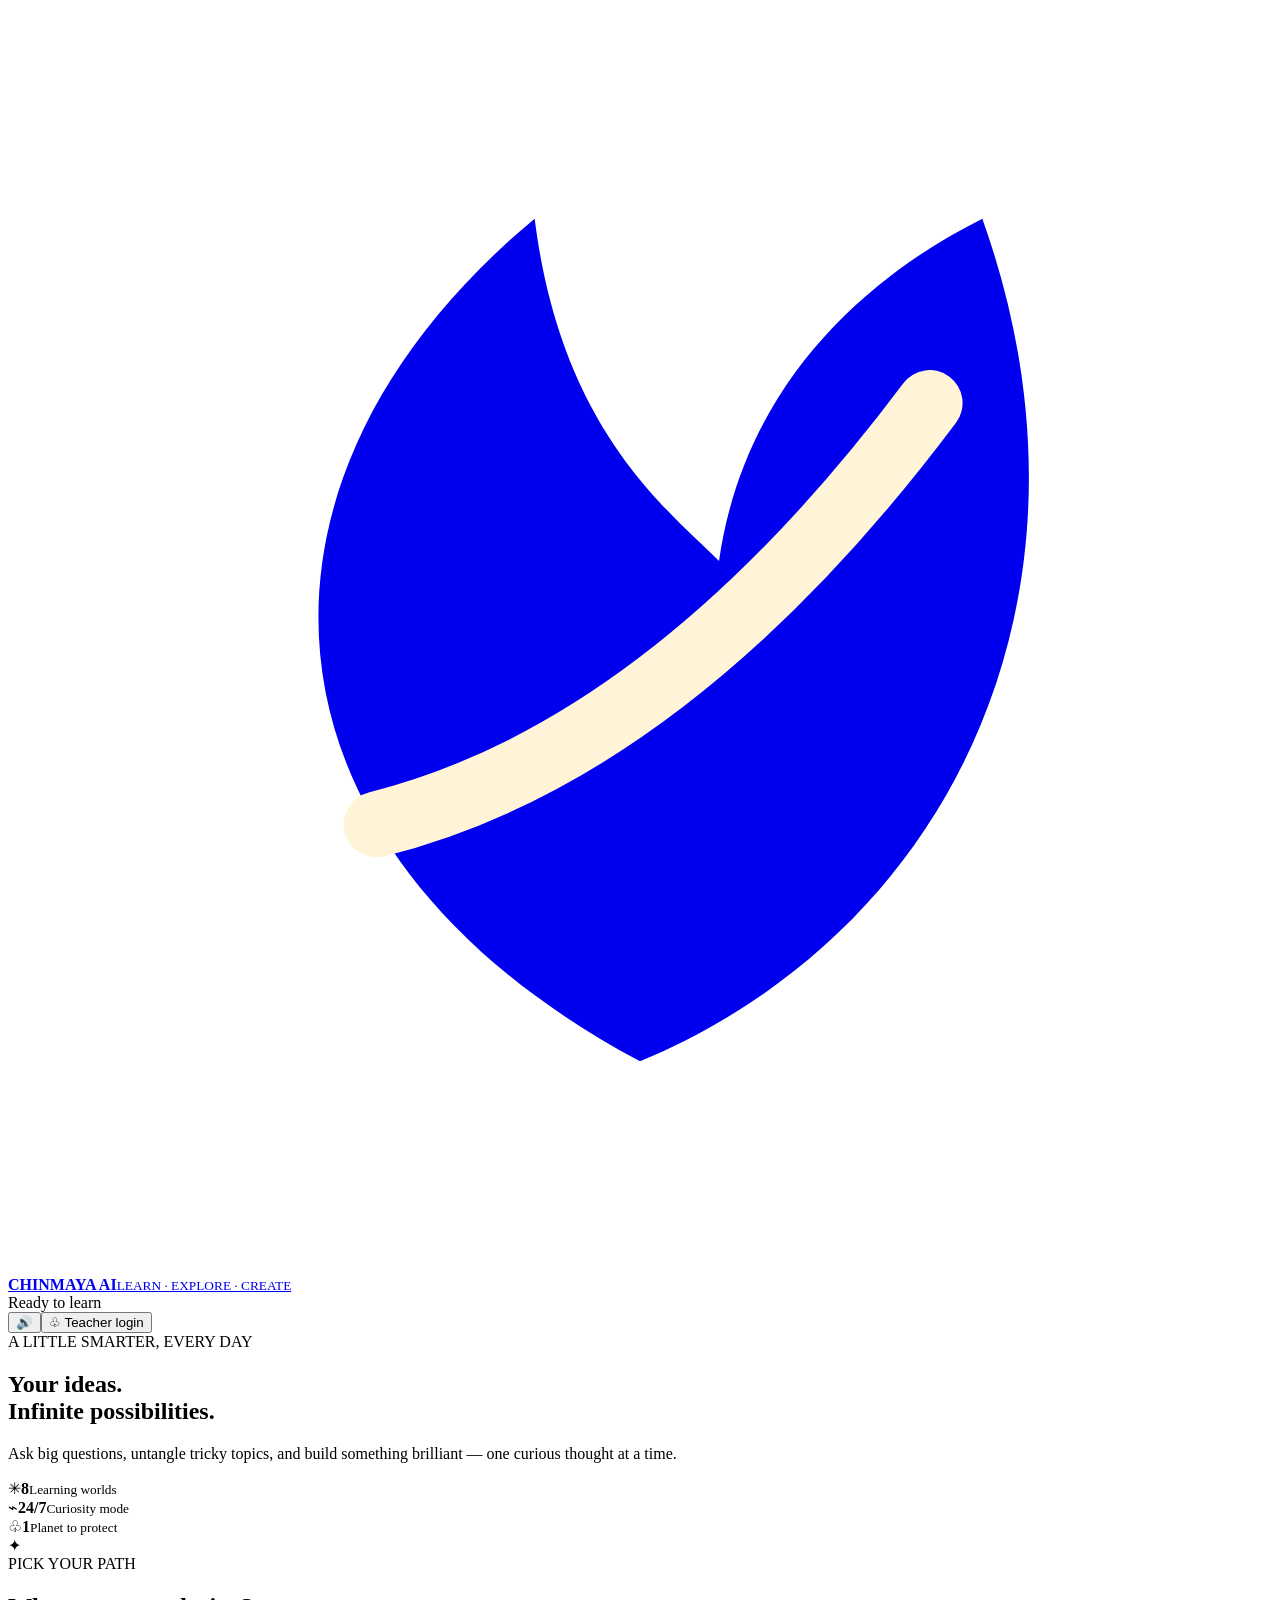
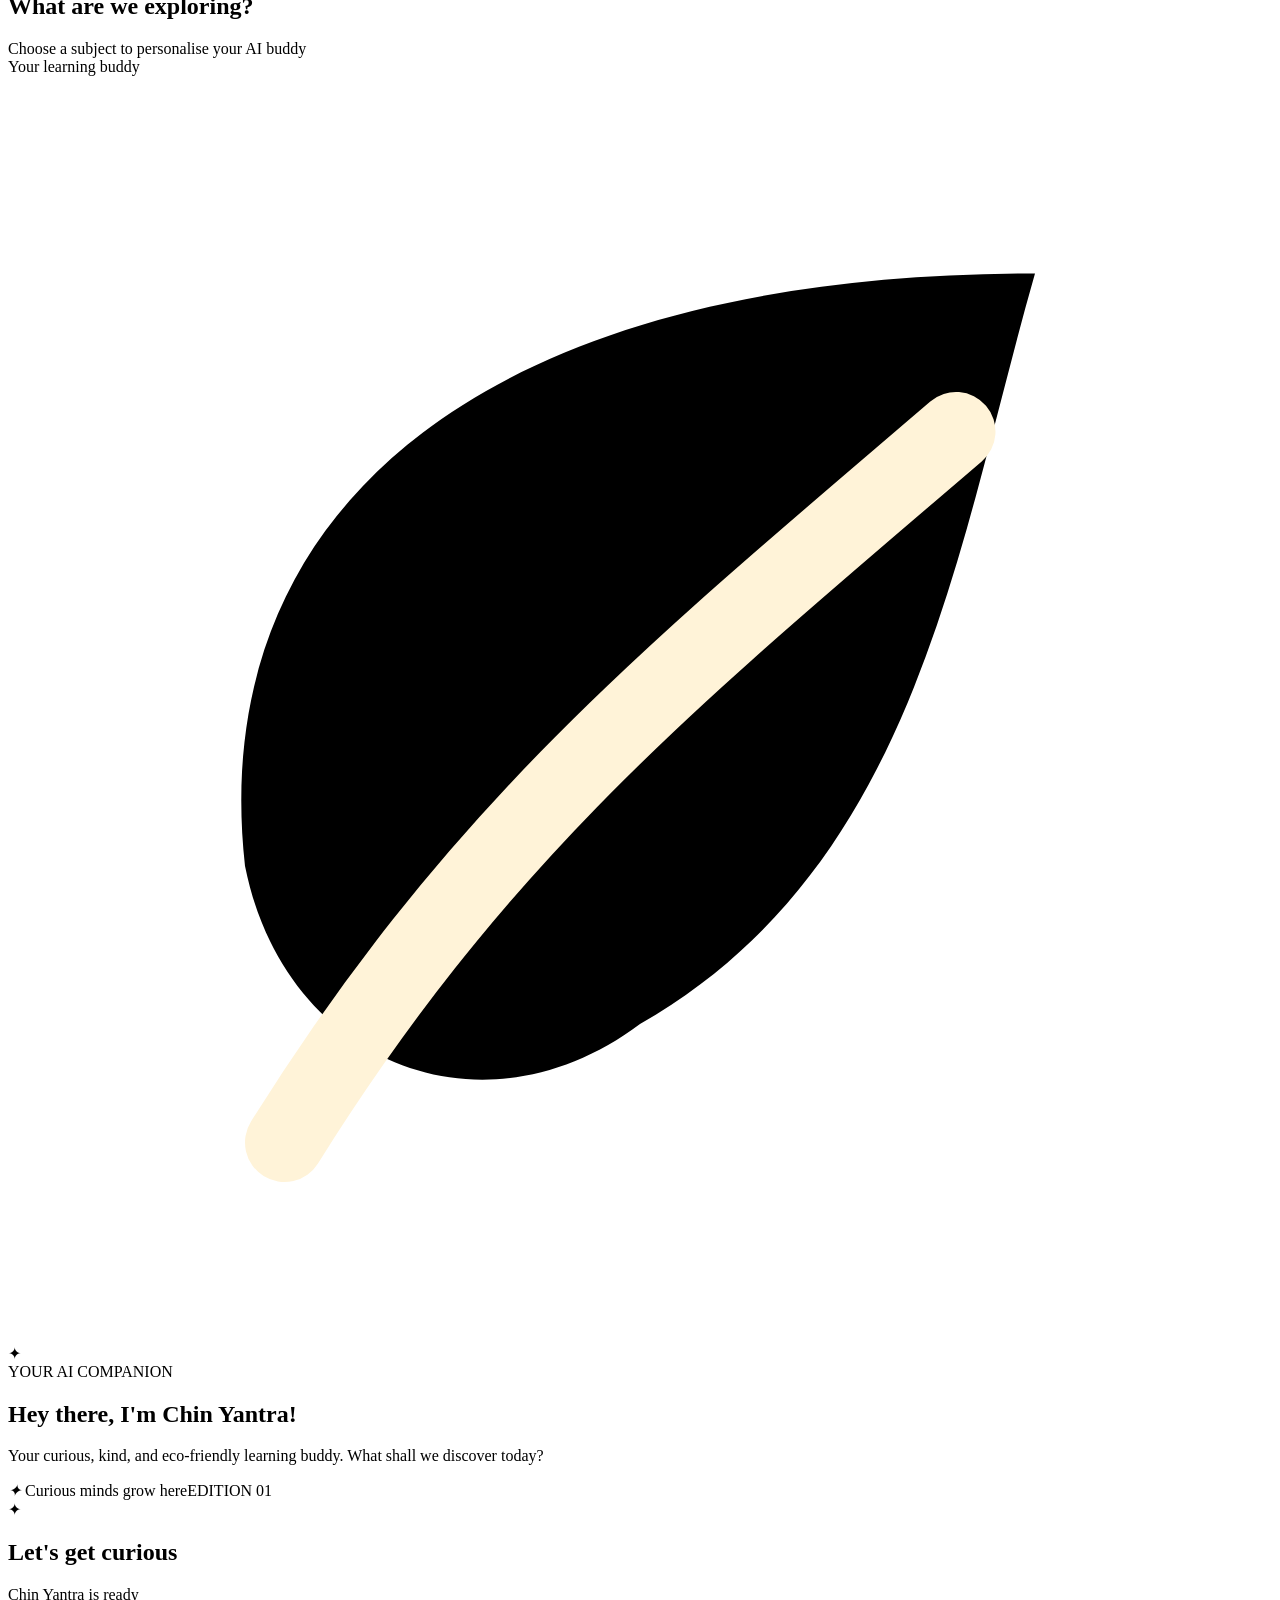
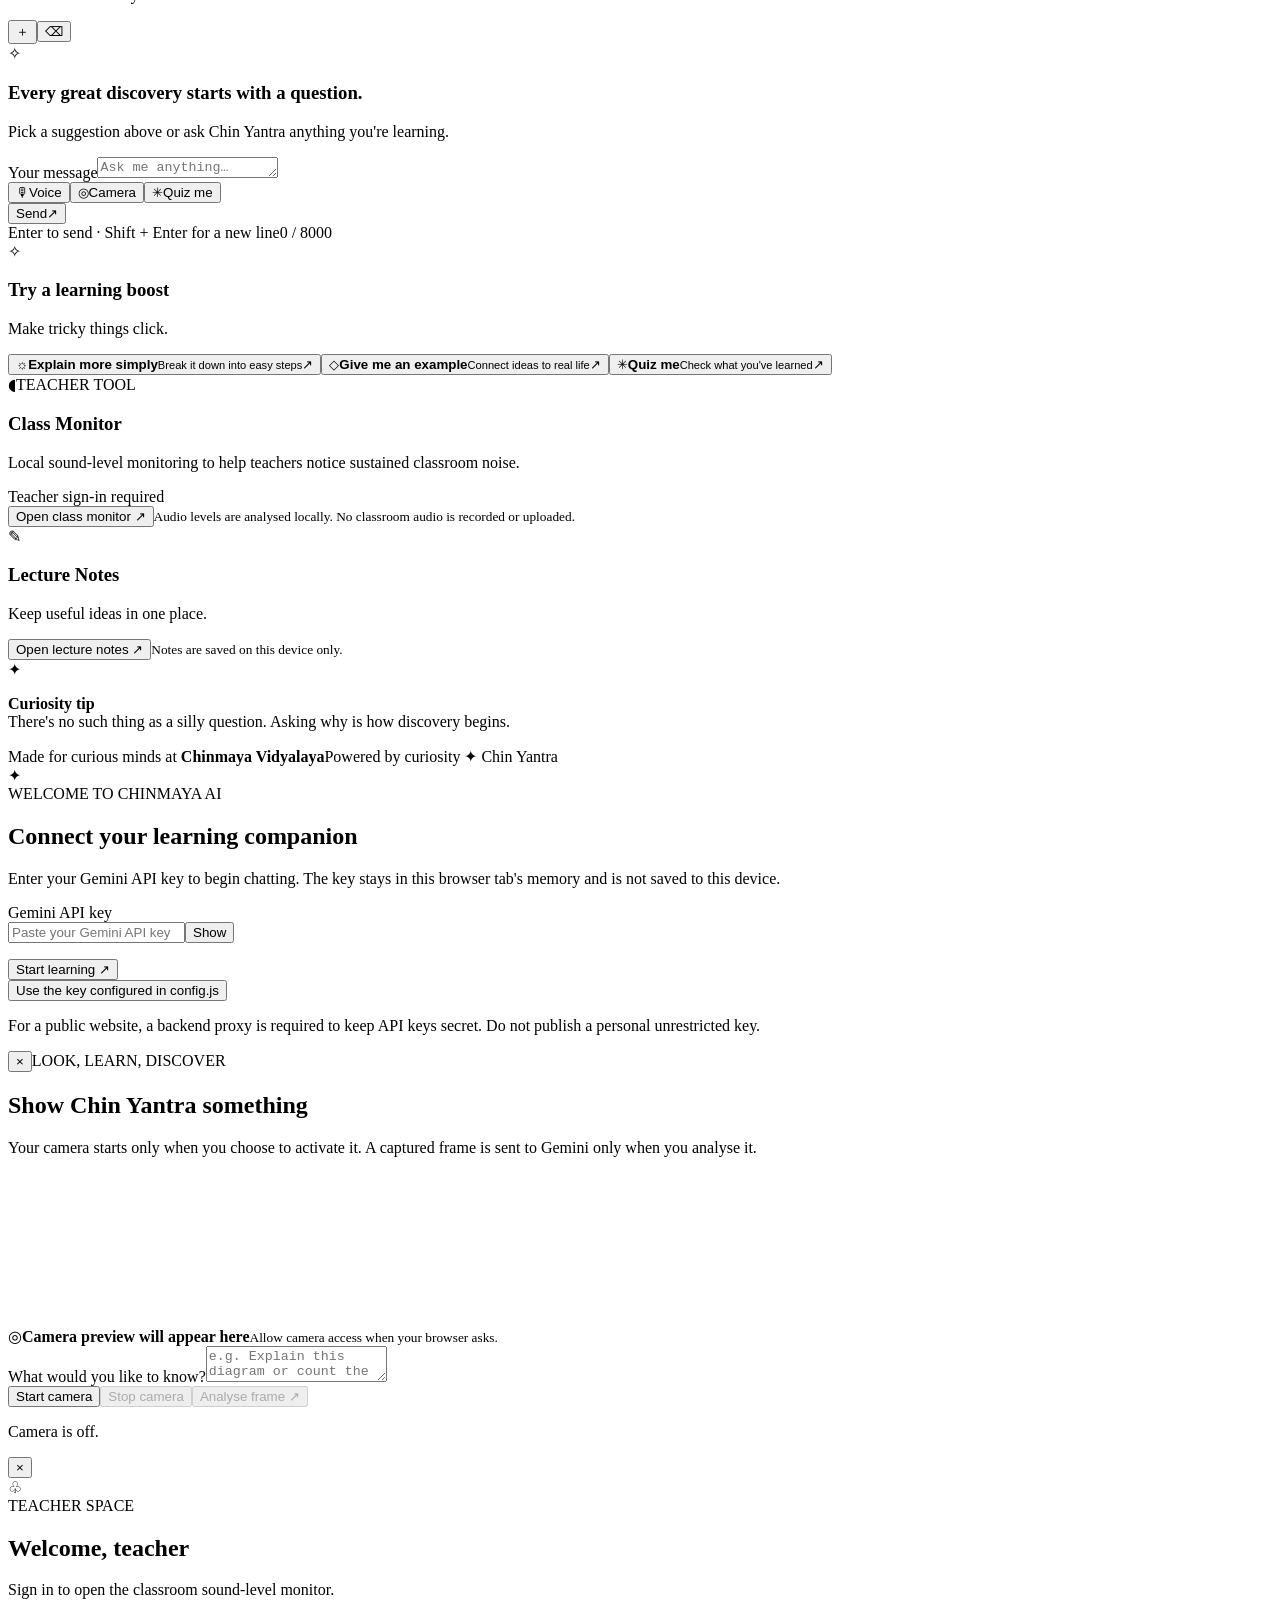
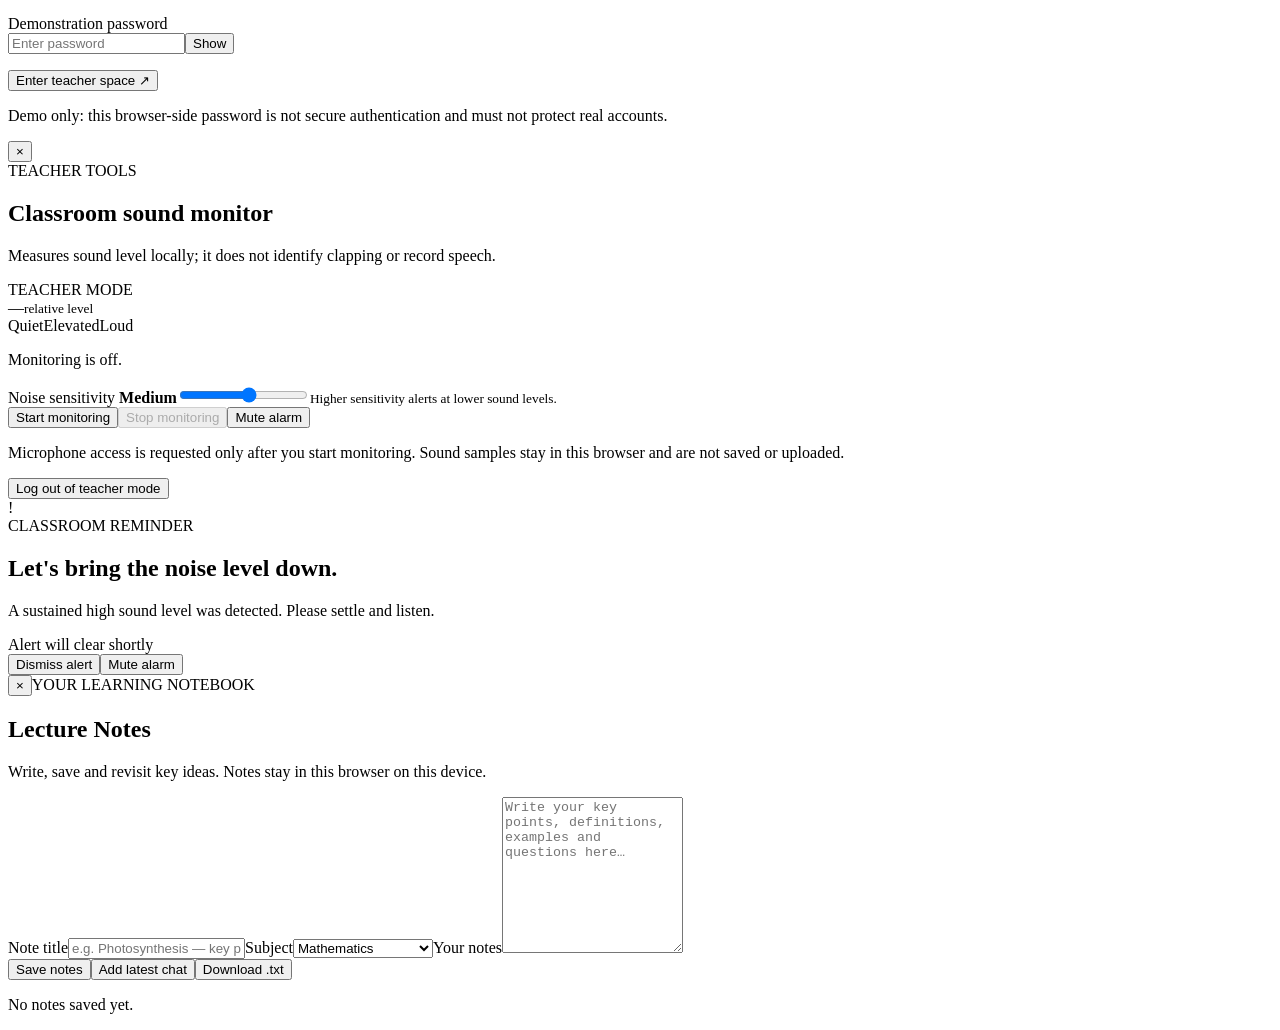
==== commit fd454c4a: "Rename index (5).html to index.html" ====
--- a/index.html
+++ b/index.html
@@ -3,564 +3,8 @@
 <head>
   <meta charset="utf-8"><meta name="viewport" content="width=device-width, initial-scale=1">
   <meta name="theme-color" content="#176b45"><meta name="description" content="Chinmaya AI — a friendly school learning companion">
-  <title>CHINMAYA AI · Chin Yantra</title><style>
-
-:root {
-  color-scheme: light;
-  --page: #eff6eb;
-  --surface: #ffffff;
-  --surface-2: #f5f8f0;
-  --surface-3: #e8f0e3;
-  --text: #203b2c;
-  --muted: #708074;
-  --line: #dce7d8;
-  --green: #34764b;
-  --green-dark: #235c39;
-  --green-light: #dceedd;
-  --orange: #ef9b45;
-  --orange-light: #fff0db;
-  --shadow: 0 16px 44px rgba(35, 72, 44, .09);
-  --radius: 22px;
-}
-
-* { box-sizing: border-box; }
-
-[hidden] { display: none !important; }
-
-html { min-height: 100%; scroll-behavior: smooth; }
-
-body {
-  margin: 0;
-  background:
-    radial-gradient(ellipse at 8% 10%, rgba(189, 220, 170, .28), transparent 35%),
-    radial-gradient(ellipse at 95% 90%, rgba(255, 202, 139, .18), transparent 32%),
-    var(--page);
-  color: var(--text);
-  font-family: Inter, ui-sans-serif, system-ui, -apple-system, BlinkMacSystemFont, "Segoe UI", sans-serif;
-  transition: background .3s ease, color .3s ease;
-}
-
-button, input, textarea, select { font: inherit; }
-button { cursor: pointer; }
-button:disabled { cursor: not-allowed; opacity: .48; }
-button:focus-visible, input:focus-visible, textarea:focus-visible, select:focus-visible {
-  outline: 3px solid rgba(239, 155, 69, .65);
-  outline-offset: 3px;
-}
-
-.app-shell { max-width: 1680px; min-height: 100vh; margin: 0 auto; padding: 0 28px; }
-
-.topbar {
-  min-height: 86px;
-  display: flex;
-  align-items: center;
-  justify-content: space-between;
-  gap: 18px;
-  border-bottom: 1px solid var(--line);
-}
-
-.brand { display: flex; align-items: center; gap: 12px; text-decoration: none; color: inherit; }
-.brand-mark {
-  display: grid; place-items: center; width: 45px; height: 45px;
-  border-radius: 16px; background: var(--green); color: #fff; font-size: 25px;
-  box-shadow: 0 7px 16px rgba(52, 118, 75, .22);
-}
-.brand strong { display: block; letter-spacing: .08em; font-size: 14px; }
-.brand small { display: block; color: var(--muted); margin-top: 4px; font-size: 11px; }
-.topbar-actions { display: flex; align-items: center; gap: 10px; }
-
-.connection-status, .live-pill, .robot-status {
-  display: inline-flex; align-items: center; gap: 7px; color: var(--muted); font-size: 12px;
-}
-.status-dot, .live-pill > span {
-  width: 8px; height: 8px; border-radius: 50%; background: #65a66d; display: inline-block;
-  box-shadow: 0 0 0 4px rgba(101, 166, 109, .12);
-}
-.icon-button, .subtle-button, .secondary-button, .round-tool {
-  border: 1px solid var(--line); color: var(--text); background: var(--surface);
-  border-radius: 12px; transition: transform .18s ease, background .18s ease, border-color .18s ease;
-}
-.icon-button { min-height: 40px; padding: 9px 12px; display: inline-flex; align-items: center; gap: 8px; font-size: 12px; }
-.icon-button:hover, .subtle-button:hover, .secondary-button:hover, .round-tool:hover { transform: translateY(-1px); border-color: var(--green); }
-.theme-toggle { color: var(--green); }
-
-.workspace {
-  display: grid; grid-template-columns: minmax(290px, 365px) minmax(0, 1fr);
-  gap: 24px; padding: 24px 0; align-items: stretch;
-}
-.companion-panel, .chat-panel {
-  min-width: 0; background: var(--surface); border: 1px solid var(--line);
-  border-radius: var(--radius); box-shadow: var(--shadow);
-}
-.companion-panel {
-  padding: 22px; display: flex; flex-direction: column; position: relative; overflow: hidden;
-  background: linear-gradient(165deg, var(--surface) 35%, var(--surface-2));
-}
-.companion-heading, .section-heading { display: flex; justify-content: space-between; align-items: center; gap: 10px; }
-.eyebrow { color: var(--green); font-size: 10px; font-weight: 800; letter-spacing: .15em; }
-.live-pill { background: var(--surface-2); padding: 7px 10px; border-radius: 99px; font-size: 10px; }
-.live-pill > span { width: 6px; height: 6px; }
-
-.robot-stage {
-  min-height: 310px; display: grid; place-items: center; position: relative;
-  isolation: isolate; margin: 10px -10px 0;
-  background: radial-gradient(ellipse, rgba(189, 220, 170, .3), transparent 68%);
-}
-.orbit { position: absolute; border: 1px solid rgba(80, 137, 91, .18); border-radius: 50%; z-index: -1; }
-.orbit-one { width: 260px; height: 260px; }
-.orbit-two { width: 215px; height: 215px; border-style: dashed; animation: orbit-spin 42s linear infinite; }
-.float-leaf { position: absolute; color: var(--orange); animation: float-gentle 4s ease-in-out infinite; }
-.leaf-one { top: 52px; left: 17%; font-size: 24px; }
-.leaf-two { right: 15%; top: 93px; color: var(--green); font-size: 24px; animation-delay: -1.4s; }
-.leaf-three { right: 20%; bottom: 46px; font-size: 20px; animation-delay: -2.3s; }
-
-.robot { width: 186px; height: 258px; position: relative; transform-origin: 50% 85%; animation: robot-breathe 4s ease-in-out infinite; }
-.robot-head {
-  position: absolute; z-index: 3; left: 16px; top: 37px; width: 154px; height: 133px;
-  border: 3px solid #b7c9b2; border-radius: 48px 48px 42px 42px;
-  background: linear-gradient(145deg, #ffffff, #e1eddb 72%);
-  box-shadow: inset -8px -9px 16px rgba(71, 121, 73, .12), 0 14px 23px rgba(44, 91, 53, .12);
-}
-.robot-antenna { position: absolute; z-index: 1; top: 11px; left: 86px; width: 14px; height: 33px; border-radius: 10px; background: #9ebd9a; }
-.robot-antenna span {
-  position: absolute; top: -10px; left: -4px; width: 22px; height: 22px; border-radius: 50%;
-  background: var(--orange); border: 4px solid #fff0db; box-shadow: 0 0 18px rgba(239, 155, 69, .5);
-  animation: antenna-glow 2.5s ease-in-out infinite;
-}
-.robot-ear { position: absolute; top: 87px; width: 22px; height: 43px; border: 3px solid #a5c39f; background: #d8e8d1; border-radius: 10px; z-index: 2; }
-.ear-left { left: 3px; } .ear-right { right: 3px; }
-.robot-forehead { height: 31px; display: grid; place-items: center; }
-.forehead-symbol { color: #d88b35; font-size: 17px; }
-.robot-face {
-  position: relative; margin: 0 12px; height: 78px; border-radius: 27px;
-  background: linear-gradient(145deg, #244a39, #173629);
-  box-shadow: inset 0 3px 8px rgba(0, 0, 0, .23);
-  display: flex; justify-content: center; align-items: center; gap: 25px;
-}
-.eye { position: relative; width: 20px; height: 25px; background: #a8f1c0; border-radius: 50%; box-shadow: 0 0 13px rgba(129, 247, 163, .55); overflow: hidden; transition: height .12s ease; }
-.eye span { position: absolute; width: 6px; height: 8px; left: 7px; top: 5px; border-radius: 50%; background: #fff; }
-.cheek { position: absolute; top: 49px; width: 15px; height: 5px; border-radius: 50%; background: rgba(240, 150, 110, .58); }
-.cheek-left { left: 8px; } .cheek-right { right: 8px; }
-.robot-mouth { position: absolute; left: 50%; bottom: 9px; transform: translateX(-50%); width: 21px; height: 7px; border-bottom: 3px solid #f6c89c; border-radius: 0 0 20px 20px; transition: all .2s ease; }
-.robot-chin { height: 13px; margin: 0 47px; border-radius: 0 0 12px 12px; background: #b5d0ad; }
-.face-shine { position: absolute; top: 5px; left: 8px; width: 26px; height: 3px; border-radius: 5px; background: rgba(255,255,255,.2); }
-.robot-neck { position: absolute; left: 76px; top: 164px; height: 20px; width: 34px; background: #a6c79e; border-radius: 0 0 9px 9px; }
-.robot-body {
-  position: absolute; top: 178px; left: 37px; width: 112px; height: 74px; border-radius: 32px 32px 24px 24px;
-  border: 3px solid #b7c9b2; background: linear-gradient(145deg, #fff, #dcebd5);
-  box-shadow: 0 12px 20px rgba(44, 91, 53, .11); display: flex; align-items: center; flex-direction: column;
-}
-.body-symbol { margin-top: 8px; color: var(--green); font-size: 24px; line-height: 26px; }
-.body-light { width: 20px; height: 5px; border-radius: 5px; background: var(--orange); margin-top: 2px; }
-.body-panel { width: 38px; height: 3px; background: #b2cbaa; border-radius: 4px; margin-top: 6px; }
-.robot-arm { position: absolute; top: 188px; width: 21px; height: 49px; border: 3px solid #b7c9b2; background: #e1eddb; border-radius: 12px; transform-origin: top center; }
-.arm-left { left: 20px; transform: rotate(12deg); }
-.arm-right { right: 20px; transform: rotate(-12deg); }
-.robot-shadow { position: absolute; bottom: -7px; left: 30px; width: 126px; height: 16px; background: rgba(51, 89, 52, .12); filter: blur(7px); border-radius: 50%; }
-
-.robot.blink .eye { height: 3px; margin-top: 11px; border-radius: 50%; }
-.robot.yawning .robot-mouth { width: 17px; height: 20px; bottom: 4px; border: 2px solid #f6c89c; border-radius: 50%; background: #c87564; }
-.robot.talking .robot-mouth { height: 12px; width: 23px; border: 2px solid #f6c89c; background: #c87564; }
-.robot.thinking { animation: robot-think 1.2s ease-in-out infinite; }
-.robot.happy .robot-mouth { width: 28px; height: 12px; border-bottom-width: 4px; }
-.robot.alert .robot-antenna span { background: #f04f4f; }
-.companion-info { text-align: center; }
-.robot-status { font-size: 11px; }
-.companion-info h1 { margin: 9px 0 6px; font-size: 25px; letter-spacing: -.04em; }
-.companion-info p { max-width: 255px; margin: 0 auto; color: var(--muted); line-height: 1.6; font-size: 13px; }
-
-.companion-tools { display: grid; grid-template-columns: 1fr; gap: 8px; margin-top: 23px; }
-.tool-button {
-  display: flex; gap: 12px; align-items: center; padding: 11px 12px; text-align: left;
-  border: 1px solid var(--line); background: var(--surface); border-radius: 14px; color: var(--text);
-  transition: background .2s ease, transform .2s ease;
-}
-.tool-button:hover { background: var(--surface-2); transform: translateX(2px); }
-.tool-icon { display: grid; place-items: center; width: 36px; height: 36px; flex-shrink: 0; border-radius: 12px; color: var(--green); background: var(--green-light); font-size: 17px; }
-.tool-button strong, .tool-button small { display: block; }
-.tool-button strong { font-size: 12px; }
-.tool-button small { color: var(--muted); font-size: 10px; margin-top: 3px; }
-.nature-note { display: flex; gap: 10px; align-items: flex-start; margin-top: 18px; padding: 13px; border-radius: 14px; background: var(--orange-light); color: #7d5b32; }
-.nature-note > span { font-size: 18px; }
-.nature-note p { margin: 0; font-size: 11px; line-height: 1.55; }
-.teacher-entry { display: flex; justify-content: space-between; align-items: center; gap: 8px; margin-top: auto; padding-top: 19px; font-size: 10px; color: var(--muted); }
-.teacher-entry button, .logout-button { border: 0; background: transparent; color: var(--green); font-size: 11px; font-weight: 700; padding: 7px; }
-
-.chat-panel { display: flex; flex-direction: column; padding: 26px; min-height: 720px; }
-.chat-header { display: flex; align-items: flex-start; justify-content: space-between; gap: 16px; }
-.chat-header h2 { font-size: clamp(22px, 2.3vw, 30px); letter-spacing: -.045em; margin: 7px 0 5px; }
-.chat-header p { color: var(--muted); margin: 0; font-size: 12px; line-height: 1.6; }
-.subtle-button { padding: 10px 13px; white-space: nowrap; font-size: 11px; }
-
-.subject-section { margin-top: 24px; padding-bottom: 20px; border-bottom: 1px solid var(--line); }
-.section-heading h3 { margin: 0; font-size: 12px; }
-.section-heading > span { color: var(--muted); font-size: 10px; }
-.subject-grid { display: grid; grid-template-columns: repeat(4, minmax(0, 1fr)); gap: 8px; margin-top: 12px; }
-.subject-button {
-  display: flex; align-items: center; gap: 8px; min-width: 0; padding: 10px 8px;
-  border: 1px solid var(--line); border-radius: 12px; background: var(--surface-2);
-  color: var(--text); font-size: 10px; font-weight: 650; text-align: left;
-  transition: transform .18s ease, box-shadow .18s ease, border-color .18s ease;
-}
-.subject-button:hover { transform: translateY(-2px); }
-.subject-button.selected { border-color: var(--subject-colour); box-shadow: 0 0 0 2px color-mix(in srgb, var(--subject-colour) 18%, transparent); background: var(--subject-bg); }
-.subject-icon { display: grid; place-items: center; flex-shrink: 0; width: 27px; height: 27px; border-radius: 9px; background: var(--subject-bg); color: var(--subject-colour); font-size: 14px; }
-.subject-button span:last-child { overflow-wrap: anywhere; }
-
-.chat-messages { display: flex; flex-direction: column; gap: 20px; padding: 22px 3px 14px; flex: 1; }
-.message { display: flex; align-items: flex-start; gap: 10px; max-width: 100%; animation: message-in .3s ease both; }
-.message.user-message { justify-content: flex-end; }
-.message-avatar { display: grid; place-items: center; flex-shrink: 0; width: 32px; height: 32px; border-radius: 12px; background: var(--green-light); color: var(--green); font-size: 17px; }
-.user-message .message-avatar { display: none; }
-.message-content { max-width: min(88%, 730px); min-width: 0; }
-.user-message .message-content { display: flex; flex-direction: column; align-items: flex-end; }
-.message-meta { color: var(--muted); font-size: 10px; margin: 0 0 7px 3px; }
-.message-meta span { opacity: .75; }
-.message-bubble { padding: 13px 15px; border-radius: 5px 17px 17px 17px; background: var(--surface-2); border: 1px solid var(--line); font-size: 12px; line-height: 1.8; overflow-wrap: anywhere; }
-.message-bubble p { margin: 0 0 9px; white-space: pre-wrap; }
-.message-bubble p:last-child { margin-bottom: 0; }
-.message-bubble ul, .message-bubble ol { padding-left: 20px; }
-.user-message .message-bubble { border: 0; background: var(--green); color: #fff; border-radius: 17px 5px 17px 17px; }
-.message-actions { display: flex; gap: 7px; margin: 7px 0 0 3px; }
-.message-actions button { border: 0; padding: 4px 7px; background: transparent; color: var(--green); font-size: 10px; }
-.user-message .message-meta { text-align: right; margin-right: 3px; }
-.typing-bubble { display: flex; gap: 5px; align-items: center; min-height: 40px; }
-.thinking-dots { display: inline-flex; align-items: center; gap: 4px; }
-.thinking-dots i { display: block; width: 5px; height: 5px; border-radius: 50%; background: var(--green); animation: dot-bounce .8s infinite alternate; }
-.thinking-dots i:nth-child(2) { animation-delay: .18s; }
-.thinking-dots i:nth-child(3) { animation-delay: .36s; }
-.thinking-bar { color: var(--muted); font-size: 11px; display: flex; align-items: center; gap: 9px; padding: 8px 0; }
-.quick-prompts { display: flex; flex-wrap: wrap; gap: 7px; margin: 5px 0 14px; }
-.quick-prompt { border: 1px solid var(--line); background: var(--surface); color: var(--muted); border-radius: 99px; padding: 8px 11px; font-size: 10px; transition: .18s ease; }
-.quick-prompt:hover { border-color: var(--orange); color: var(--text); background: var(--orange-light); }
-
-.composer { border: 1px solid var(--line); border-radius: 18px; background: var(--surface); padding: 12px; box-shadow: 0 5px 18px rgba(35, 72, 44, .04); }
-.composer textarea { width: 100%; min-height: 35px; max-height: 140px; resize: vertical; border: 0; outline: 0; color: var(--text); background: transparent; padding: 5px 4px 10px; font-size: 13px; line-height: 1.5; }
-.composer textarea::placeholder { color: var(--muted); opacity: .8; }
-.composer-bottom { display: flex; align-items: center; justify-content: space-between; gap: 10px; }
-.composer-tools { display: flex; align-items: center; gap: 6px; }
-.round-tool { width: 34px; height: 34px; font-size: 14px; display: grid; place-items: center; }
-.mic-button.listening { color: #fff; background: #d84848; border-color: #d84848; animation: mic-pulse 1s infinite; }
-.voice-state { font-size: 10px; color: var(--muted); margin-left: 4px; }
-.send-button, .primary-button {
-  border: 0; background: var(--green); color: #fff; border-radius: 12px;
-  padding: 11px 16px; font-size: 11px; font-weight: 750; display: inline-flex; align-items: center; gap: 14px;
-  transition: transform .18s ease, background .18s ease;
-}
-.send-button:hover, .primary-button:hover { background: var(--green-dark); transform: translateY(-1px); }
-.send-button:disabled { opacity: .55; }
-.privacy-note { text-align: center; color: var(--muted); font-size: 9px; line-height: 1.5; margin: 12px 0 0; }
-.app-footer { display: flex; justify-content: space-between; gap: 15px; padding: 8px 0 20px; color: var(--muted); font-size: 10px; }
-.app-footer span:first-child { font-weight: 800; letter-spacing: .1em; color: var(--green); }
-.sr-only { position: absolute; width: 1px; height: 1px; padding: 0; margin: -1px; overflow: hidden; clip: rect(0,0,0,0); white-space: nowrap; border: 0; }
-
-/* Modals */
-.modal-backdrop {
-  position: fixed; inset: 0; z-index: 1000; display: grid; place-items: center;
-  padding: 18px; background: rgba(15, 31, 21, .53); backdrop-filter: blur(8px);
-  animation: fade-in .18s ease both;
-}
-.modal {
-  width: min(100%, 560px); max-height: min(90vh, 900px); overflow-y: auto;
-  background: var(--surface); color: var(--text); border: 1px solid var(--line);
-  border-radius: 22px; padding: 23px; box-shadow: 0 25px 80px rgba(0, 0, 0, .2);
-  animation: modal-in .24s ease both;
-}
-.settings-modal { width: min(100%, 610px); }
-.monitor-modal { width: min(100%, 650px); }
-.modal-header { display: flex; justify-content: space-between; align-items: flex-start; gap: 14px; margin-bottom: 17px; }
-.modal-header h2 { font-size: 24px; letter-spacing: -.04em; margin: 5px 0 0; }
-.modal-close { border: 0; border-radius: 10px; background: var(--surface-2); color: var(--text); width: 36px; height: 36px; font-size: 25px; line-height: 1; }
-.modal-description { color: var(--muted); font-size: 12px; line-height: 1.7; }
-.settings-content { display: grid; gap: 21px; }
-.settings-group { display: grid; gap: 12px; }
-.settings-group h3, .monitor-camera-section h3 { margin: 0; font-size: 13px; }
-.setting-row { display: flex; align-items: center; justify-content: space-between; gap: 14px; }
-.setting-row strong, .setting-row small { display: block; }
-.setting-row strong { font-size: 12px; }
-.setting-row small { color: var(--muted); font-size: 10px; line-height: 1.5; margin-top: 4px; }
-.switch-button { display: inline-flex; align-items: center; gap: 7px; border: 1px solid var(--line); background: var(--surface-2); color: var(--text); border-radius: 99px; padding: 5px 9px 5px 5px; font-size: 10px; }
-.switch-button > span { width: 22px; height: 22px; border-radius: 50%; background: #aab8aa; transition: .2s; }
-.switch-button.active > span { background: var(--green); box-shadow: inset 0 0 0 5px var(--green); border: 5px solid #c6e5c8; }
-.field-label { display: block; color: var(--muted); font-size: 11px; margin: 5px 0 -5px; }
-.settings-input { width: 100%; min-height: 42px; border: 1px solid var(--line); background: var(--surface-2); color: var(--text); border-radius: 11px; padding: 10px 12px; font-size: 12px; }
-textarea.settings-input { resize: vertical; }
-.range-row { display: grid; gap: 8px; }
-.range-row label, .threshold-row label { display: flex; justify-content: space-between; color: var(--muted); font-size: 11px; }
-.range-row label span, .threshold-row strong { color: var(--green); }
-input[type="range"] { width: 100%; accent-color: var(--green); }
-.settings-footnote { color: var(--muted); font-size: 10px; line-height: 1.7; margin: 7px 0 0; }
-.primary-button { justify-content: center; min-height: 42px; }
-.secondary-button { min-height: 38px; padding: 9px 12px; font-size: 11px; }
-.modal-actions { display: flex; flex-wrap: wrap; gap: 8px; margin: 13px 0; }
-.camera-preview, .monitor-camera-preview { display: grid; place-items: center; overflow: hidden; border-radius: 15px; background: #172a20; min-height: 210px; }
-.camera-preview video { display: block; width: 100%; max-height: 340px; object-fit: contain; }
-.camera-placeholder { min-height: 200px; width: 100%; display: flex; flex-direction: column; align-items: center; justify-content: center; gap: 9px; color: #c4d9c7; text-align: center; padding: 20px; }
-.camera-placeholder span { font-size: 34px; }
-.camera-placeholder p { margin: 0; font-size: 11px; }
-.captured-image { display: block; max-height: 230px; max-width: 100%; margin: 12px auto; border-radius: 12px; }
-.question-input { margin: 12px 0; }
-.status-message { color: var(--muted); font-size: 10px; line-height: 1.5; }
-.password-row { display: flex; gap: 8px; }
-.password-row .settings-input { flex: 1; min-width: 0; }
-.error-message { color: #d64545; font-size: 11px; min-height: 16px; }
-.monitor-status { display: flex; align-items: center; gap: 9px; padding: 12px; border-radius: 12px; background: var(--surface-2); font-size: 12px; }
-.monitor-status.running .status-dot { background: #4db76c; box-shadow: 0 0 0 5px rgba(77,183,108,.16); }
-.noise-reading { margin: 18px 0; padding: 19px; border: 1px solid var(--line); border-radius: 16px; background: var(--surface-2); }
-.noise-number { display: flex; align-items: baseline; gap: 10px; margin: 7px 0 13px; }
-.noise-number strong { font-size: 42px; letter-spacing: -.06em; }
-.noise-number span { color: var(--muted); font-size: 11px; }
-.sound-meter { height: 13px; overflow: hidden; border-radius: 99px; background: var(--surface-3); }
-.sound-meter > div { width: 0; height: 100%; border-radius: inherit; background: linear-gradient(90deg, #4c9e64, #f3b54f, #e44e4e); transition: width .1s linear; }
-.meter-scale { display: flex; justify-content: space-between; gap: 5px; color: var(--muted); font-size: 9px; margin-top: 7px; }
-.threshold-row { display: grid; gap: 8px; }
-.notice-card { padding: 15px; border-radius: 12px; background: var(--orange-light); color: #78522c; font-size: 12px; }
-.monitor-camera-section { margin-top: 24px; border-top: 1px solid var(--line); padding-top: 20px; }
-.monitor-camera-preview { min-height: 155px; }
-.monitor-camera-preview video { display: block; width: 100%; max-height: 270px; object-fit: contain; }
-.logout-button { margin-top: 16px; color: #c44d4d; }
-
-/* Full-screen alarm */
-.alarm-overlay {
-  position: fixed; z-index: 3000; inset: 0; display: grid; place-items: center; overflow-y: auto;
-  padding: 22px; color: white; background: #a91020;
-  animation: alarm-flash .85s infinite alternate;
-}
-.alarm-card { width: min(100%, 600px); text-align: center; padding: 25px; border: 1px solid rgba(255,255,255,.4); border-radius: 25px; background: rgba(64, 0, 7, .22); box-shadow: 0 20px 90px rgba(0,0,0,.18); }
-.alarm-symbol { width: 74px; height: 74px; display: grid; place-items: center; border: 4px solid #fff; border-radius: 50%; margin: 0 auto 16px; font-size: 49px; font-weight: 900; animation: alarm-symbol-pulse .6s infinite alternate; }
-.alarm-kicker { font-size: 11px; letter-spacing: .22em; font-weight: 900; }
-.alarm-card h2 { margin: 11px 0; font-size: clamp(26px, 5vw, 44px); letter-spacing: -.04em; }
-.alarm-card p { font-size: 13px; line-height: 1.7; }
-.alarm-level { display: flex; justify-content: center; align-items: baseline; gap: 11px; margin: 20px 0; }
-.alarm-level strong { font-size: 48px; }
-.alarm-level span, .alarm-card small { font-size: 11px; opacity: .86; }
-.alarm-voice-note { padding: 13px; border-radius: 12px; background: rgba(0,0,0,.16); }
-.alarm-actions { display: flex; justify-content: center; flex-wrap: wrap; gap: 9px; margin: 20px 0; }
-.alarm-actions button { border: 1px solid rgba(255,255,255,.8); border-radius: 11px; padding: 12px 15px; background: white; color: #9c1120; font-weight: 800; font-size: 11px; }
-.alarm-actions button:last-child { color: white; background: transparent; }
-.toast { position: fixed; bottom: 22px; left: 50%; z-index: 4000; transform: translate(-50%, 20px); max-width: min(90vw, 500px); background: #203b2c; color: white; padding: 12px 16px; border-radius: 12px; font-size: 12px; opacity: 0; pointer-events: none; transition: .2s ease; box-shadow: var(--shadow); }
-.toast.visible { opacity: 1; transform: translate(-50%, 0); }
-
-/* Dark theme */
-body.dark {
-  color-scheme: dark;
-  --page: #101a15;
-  --surface: #19271f;
-  --surface-2: #203128;
-  --surface-3: #2a3c30;
-  --text: #e6f0e5;
-  --muted: #a4b5a5;
-  --line: #304437;
-  --green: #82c795;
-  --green-dark: #5ca978;
-  --green-light: #2d4935;
-  --orange-light: #4b3925;
-  --shadow: 0 16px 44px rgba(0, 0, 0, .18);
-  background:
-    radial-gradient(ellipse at 8% 10%, rgba(52, 118, 75, .17), transparent 35%),
-    radial-gradient(ellipse at 95% 90%, rgba(239, 155, 69, .08), transparent 32%),
-    var(--page);
-}
-body.dark .robot-head { background: linear-gradient(145deg, #e5f0df, #b7cfb0); }
-body.dark .robot-face { background: linear-gradient(145deg, #142d21, #0e2017); }
-body.dark .robot-body { background: linear-gradient(145deg, #dcebd5, #a9c99e); }
-body.dark .robot-ear, body.dark .robot-neck, body.dark .robot-arm { background: #b7d1ad; }
-body.dark .nature-note { color: #f2c995; }
-body.dark .message-bubble { background: var(--surface-2); }
-body.dark .user-message .message-bubble { background: #397b50; color: #fff; }
-body.dark .switch-button.active > span { background: #82c795; border-color: #2d4935; }
-body.dark .theme-toggle { color: #f5c37f; }
-body.dark .subject-button.selected { background: var(--subject-bg); }
-
-/* Animations */
-@keyframes robot-breathe { 0%,100% { transform: translateY(0) rotate(0); } 50% { transform: translateY(-4px) rotate(.6deg); } }
-@keyframes orbit-spin { to { transform: rotate(360deg); } }
-@keyframes float-gentle { 0%,100% { transform: translateY(0) rotate(0); } 50% { transform: translateY(-10px) rotate(8deg); } }
-@keyframes antenna-glow { 0%,100% { box-shadow: 0 0 10px rgba(239,155,69,.35); } 50% { box-shadow: 0 0 21px rgba(239,155,69,.7); } }
-@keyframes robot-think { 0%,100% { transform: rotate(0); } 50% { transform: rotate(-2deg) translateY(-2px); } }
-@keyframes dot-bounce { to { transform: translateY(-4px); opacity: .45; } }
-@keyframes message-in { from { opacity: 0; transform: translateY(6px); } to { opacity: 1; transform: translateY(0); } }
-@keyframes mic-pulse { 50% { box-shadow: 0 0 0 6px rgba(216,72,72,.18); } }
-@keyframes fade-in { from { opacity: 0; } to { opacity: 1; } }
-@keyframes modal-in { from { opacity: 0; transform: translateY(9px) scale(.99); } to { opacity: 1; transform: translateY(0) scale(1); } }
-@keyframes alarm-flash { from { background-color: #8f0c19; } to { background-color: #df1e31; } }
-@keyframes alarm-symbol-pulse { to { transform: scale(1.08); box-shadow: 0 0 25px rgba(255,255,255,.2); } }
-
-body.reduce-motion *, body.reduce-motion *::before, body.reduce-motion *::after {
-  animation-duration: .01ms !important; animation-iteration-count: 1 !important;
-  scroll-behavior: auto !important; transition-duration: .01ms !important;
-}
-
-@media (prefers-reduced-motion: reduce) {
-  body:not(.allow-motion) *, body:not(.allow-motion) *::before, body:not(.allow-motion) *::after {
-    animation-duration: .01ms; animation-iteration-count: 1; scroll-behavior: auto;
-  }
-}
-
-@media (min-width: 1250px) {
-  .workspace { grid-template-columns: minmax(310px, 365px) minmax(0, 1fr); }
-  .companion-tools { grid-template-columns: 1fr; }
-}
-@media (max-width: 1050px) {
-  .app-shell { padding: 0 16px; }
-  .workspace { grid-template-columns: minmax(250px, 300px) minmax(0, 1fr); gap: 14px; }
-  .companion-panel { padding: 16px; }
-  .chat-panel { padding: 20px; }
-  .robot-stage { min-height: 275px; }
-  .subject-grid { grid-template-columns: repeat(2, minmax(0, 1fr)); }
-}
-@media (max-width: 720px) {
-  .app-shell { padding: 0 10px; }
-  .topbar { min-height: 72px; }
-  .brand-mark { width: 38px; height: 38px; border-radius: 13px; }
-  .brand strong { font-size: 12px; }
-  .brand small { font-size: 10px; }
-  .topbar-actions { gap: 6px; }
-  .connection-status { display: none; }
-  .icon-button { padding: 8px 9px; }
-  .desktop-label, #themeLabel { display: none; }
-  .workspace { grid-template-columns: minmax(0, 1fr); padding-top: 12px; }
-  .companion-panel { padding: 14px 16px; }
-  .robot-stage { min-height: 235px; margin-top: 0; }
-  .orbit-one { width: 220px; height: 220px; }
-  .orbit-two { width: 185px; height: 185px; }
-  .robot { transform: scale(.84); margin: -12px 0; }
-  .companion-info h1 { font-size: 22px; }
-  .companion-tools { grid-template-columns: repeat(3, minmax(0, 1fr)); gap: 6px; margin-top: 15px; }
-  .tool-button { flex-direction: column; text-align: center; gap: 6px; padding: 9px 5px; }
-  .tool-button small { display: none; }
-  .tool-icon { width: 31px; height: 31px; }
-  .nature-note { margin-top: 12px; }
-  .teacher-entry { padding-top: 10px; }
-  .chat-panel { min-height: 640px; padding: 16px 12px; }
-  .chat-header h2 { font-size: 23px; }
-  .chat-header p { max-width: 300px; }
-  .subtle-button { padding: 8px; font-size: 10px; }
-  .subject-section { margin-top: 18px; }
-  .subject-grid { grid-template-columns: repeat(2, minmax(0, 1fr)); }
-  .message-content { max-width: 92%; }
-  .message-bubble { font-size: 12px; }
-  .app-footer { font-size: 9px; }
-  .app-footer span:last-child { text-align: right; }
-}
-@media (max-width: 390px) {
-  .chat-header { flex-direction: column; }
-  .subject-button { font-size: 9px; }
-  .voice-state { display: none; }
-  .composer-tools { gap: 4px; }
-  .send-button { padding: 10px; }
-  .modal { padding: 17px; }
-  .alarm-card { padding: 17px; }
-}
-
-/* Restored layout and interaction fixes */
-
-.hidden{display:none!important}
-.hero-grid{display:grid;grid-template-columns:minmax(0,1fr);gap:20px}
-.hero-grid>.robot-card{display:none}
-.welcome-panel{min-height:250px;padding:42px;position:relative;overflow:hidden;border:1px solid var(--line);border-radius:var(--radius);background:linear-gradient(125deg,#f7fbf1,#fff0dc);display:flex;flex-direction:column;justify-content:space-between}
-.welcome-copy h2{font-size:clamp(34px,4vw,58px);line-height:1.05;margin:14px 0;color:var(--text)}
-.welcome-copy h2 span{color:var(--green)}
-.welcome-copy p{max-width:620px;color:var(--muted);line-height:1.7}
-.quick-stats{display:flex;gap:12px;flex-wrap:wrap;margin-top:24px}
-.quick-stats>div{display:flex;align-items:center;gap:9px;background:rgba(255,255,255,.72);padding:12px 16px;border-radius:15px}
-.quick-stats strong{font-size:18px}.quick-stats small{display:block;color:var(--muted);font-size:10px}
-.workspace-grid{display:grid;grid-template-columns:minmax(210px,.68fr) minmax(0,1.9fr) minmax(235px,.78fr);gap:18px;align-items:start;margin-top:24px}
-.workspace-grid>.robot-card{grid-column:1;grid-row:1;position:sticky;top:14px;min-width:0;padding:18px 14px 14px;border:1px solid var(--line);border-radius:var(--radius);background:linear-gradient(160deg,#fff,#f1f7ed);box-shadow:var(--shadow);overflow:hidden}
-.workspace-grid>.chat-panel{grid-column:2;grid-row:1;min-width:0}
-.workspace-grid>.side-column{grid-column:3;grid-row:1;min-width:0}
-.robot-card .robot-stage{height:230px;min-height:230px;margin:4px auto 0;position:relative;display:block;isolation:isolate}
-.robot-orbit{position:absolute;left:50%;top:50%;transform:translate(-50%,-50%);border:1px solid rgba(80,137,91,.2);border-radius:50%;pointer-events:none;z-index:0}
-.robot-orbit.orbit-one{width:210px;height:210px}
-.robot-orbit.orbit-two{width:175px;height:175px;border-style:dashed;animation:orbit-spin 42s linear infinite}
-.robot-head{z-index:3}
-.robot-card .robot-intro{text-align:center;margin-top:0}
-.robot-card .robot-intro h1{font-size:20px;line-height:1.25}
-.robot-card .robot-intro p{font-size:12px;line-height:1.55;color:var(--muted)}
-.robot-footer{display:flex;justify-content:space-between;gap:8px;border-top:1px solid var(--line);padding-top:12px;margin-top:auto;font-size:10px;color:var(--muted)}
-.robot-stage .eye .pupil{transition:transform .12s ease-out}
-.robot-stage[data-expression="thinking"] .robot-mouth{animation:robot-thinking .7s ease-in-out infinite alternate}
-.api-gate{position:fixed;inset:0;z-index:5000;background:rgba(13,35,24,.72);display:grid;place-items:center;padding:18px}
-.api-gate.hidden{display:none!important}
-.api-gate-card{width:min(100%,460px);background:#fff;border-radius:22px;padding:28px;box-shadow:0 25px 90px rgba(0,0,0,.25)}
-.api-gate-card h2{margin:8px 0}.api-gate-card p{color:#657568;line-height:1.55;font-size:13px}
-.api-gate-card input{width:100%;padding:13px;border:1px solid var(--line);border-radius:10px;margin:10px 0}
-.api-gate-actions{display:flex;gap:10px;flex-wrap:wrap}
-.notes-panel{width:min(100%,760px)}.notes-panel textarea{width:100%;min-height:260px;padding:14px;border:1px solid var(--line);border-radius:12px}
-@keyframes robot-thinking{from{transform:scaleX(.85)}to{transform:scaleX(1.1)}}
-@media(max-width:1050px){.workspace-grid{grid-template-columns:minmax(190px,.65fr) minmax(0,1.7fr)}.workspace-grid>.robot-card{grid-column:1;grid-row:1}.workspace-grid>.chat-panel{grid-column:2;grid-row:1}.workspace-grid>.side-column{grid-column:1/-1;grid-row:2;display:grid;grid-template-columns:repeat(2,minmax(0,1fr))}}
-@media(max-width:700px){.app-shell{padding:0 12px}.workspace-grid{grid-template-columns:1fr}.workspace-grid>.robot-card,.workspace-grid>.chat-panel,.workspace-grid>.side-column{grid-column:1;grid-row:auto;position:relative;top:auto}.workspace-grid>.robot-card{min-height:0}.workspace-grid>.side-column{display:grid;grid-template-columns:1fr}.welcome-panel{padding:24px;min-height:260px}}
-
-</style>
-  <script>
-/* CHINMAYA AI / CHIN YANTRA — central configuration.
-   Edit values here, save, and refresh. Browser-side API keys are visible to visitors.
-*/
-window.APP_CONFIG = {
-  appName: "CHINMAYA AI",
-  robotName: "Chin Yantra",
-  apiKey: "PASTE YOUR API KEY HERE",
-  // Verified in Google's official Gemini API docs at project creation time: Gemini 3.5 Flash-Lite.
-  // Model availability can change; use an identifier enabled for your API key.
-  model: "gemini-3.5-flash-lite",
-  apiBaseUrl: "https://generativelanguage.googleapis.com/v1beta/models/",
-  language: "en-IN",
-  greeting: "Your curious, kind, and eco-friendly learning buddy. What shall we discover today?",
-  defaultSubject: "Mathematics",
-  defaultExpression: "idle",
-  reducedMotion: false,
-  theme: {
-    primary: "#176b45",
-    primaryDark: "#104b34",
-    secondary: "#f28a27",
-    background: "#f6f5ed",
-    accent: "#b8d96a",
-    cream: "#fff9e9",
-    text: "#183d2d"
-  },
-  voice: {
-    enabled: true,
-    voiceName: "",
-    language: "en-IN",
-    rate: 1.0,
-    pitch: 1.08,
-    volume: 0.9,
-    speakByDefault: false,
-    showSpeakButton: true,
-    allowSpeechRecognition: true
-  },
-  teacherPassword: "1234", // DEMONSTRATION ONLY; never use as real authentication.
-  monitor: {
-    noiseSensitivity: 55,       // 1–100; higher values trigger at lower sound levels.
-    soundLevelThreshold: 0.085, // RMS amplitude, 0–1; tune for the device/room.
-    triggerDurationMs: 1800,    // sound must stay over threshold for this long
-    repeatCount: 3,             // sustained loud frames required within the active window
-    alertDurationMs: 5000,
-    alarmCooldownMs: 12000,
-    defaultAlarmEnabled: true,
-    allowTeacherMute: true,
-    sampleIntervalMs: 100
-  },
-  interface: {
-    maxHistoryMessages: 24,
-    maxOutputTokens: 1200,
-    cameraMaxWidth: 960,
-    cameraJpegQuality: 0.82,
-    toastDurationMs: 3200
-  },
-  subjects: [
-    { name: "Mathematics", icon: "∑", description: "Make numbers make sense", instruction: "Teach mathematics step by step. Show working for calculations, define symbols, check the result, and use an everyday analogy when useful. Never skip essential reasoning.", questions: ["Explain fractions with a pizza example", "Help me solve a linear equation", "What is the difference between area and perimeter?"] },
-    { name: "Physics", icon: "◉", description: "Discover how the world works", instruction: "Teach physics with scientifically accurate principles, units, equations, and real-world examples. Explain what each variable means and distinguish simplified models from reality.", questions: ["Why does a rainbow form?", "Explain Newton's laws simply", "What is the difference between mass and weight?"] },
-    { name: "Chemistry", icon: "⚗", description: "Explore matter and reactions", instruction: "Teach chemistry safely and accurately. Explain particles, elements, compounds, reactions, and equations at school level. Do not recommend dangerous experiments or mixing unknown chemicals.", questions: ["What is an atom made of?", "How are acids different from bases?", "Explain chemical reactions with examples"] },
-    { name: "Biology", icon: "❧", description: "Understand living things", instruction: "Teach biology using clear explanations of living systems, evidence-based facts, and relatable examples. Explain scientific terms in plain language and avoid overstating uncertain claims.", questions: ["How do plants make their food?", "What do mitochondria do?", "How does the human heart work?"] },
-    { name: "History", icon: "⌛", description: "Travel through time", instruction: "Teach history with chronology, context, causes, consequences, and multiple perspectives where relevant. Separate established evidence from interpretation and do not invent dates or quotations.", questions: ["Why are historical sources important?", "What caused the French Revolution?", "How do historians study ancient civilisations?"] },
-    { name: "Geography", icon: "◎", description: "Explore our changing planet", instruction: "Teach geography with clear spatial reasoning, map concepts, physical and human geography, and examples. Be careful with current facts and distinguish weather from climate.", questions: ["Why do monsoons happen?", "How are latitude and longitude used?", "What causes earthquakes?"] },
-    { name: "Artificial Intelligence", icon: "✧", description: "Learn how smart systems work", instruction: "Explain AI and machine learning accessibly, including benefits, limitations, bias, privacy, and responsible use. Do not claim AI is conscious or always correct.", questions: ["How does a chatbot generate answers?", "What is machine learning?", "Can AI make mistakes or show bias?"] },
-    { name: "Robotics", icon: "⚙", description: "Imagine, design, build", instruction: "Teach robotics through sensors, actuators, controllers, programming, and safe engineering principles. Use beginner-friendly examples and remind students to get adult supervision for tools, electricity, or moving machinery.", questions: ["How does a robot use sensors?", "What is the job of a microcontroller?", "How can I plan a simple school robot?"] }
-  ]
-};
-
-</script>
+  <title>CHINMAYA AI · Chin Yantra</title><link rel="stylesheet" href="style.css">
+  <script src="config.js"></script><script defer src="app.js"></script>
 </head>
 <body>
   <div class="app-shell">
@@ -572,7 +16,17 @@
 
     <main>
       <section class="hero-grid">
-        <div class="robot-card panel" id="robotCompanionCard">
+        <div class="welcome-panel">
+          <div class="welcome-copy"><span class="eyebrow">A LITTLE SMARTER, EVERY DAY</span><h2>Your ideas.<br><span>Infinite possibilities.</span></h2><p>Ask big questions, untangle tricky topics, and build something brilliant — one curious thought at a time.</p></div>
+          <div class="quick-stats"><div><span class="stat-icon green-icon">✳</span><strong>8</strong><small>Learning worlds</small></div><div><span class="stat-icon orange-icon">⌁</span><strong>24/7</strong><small>Curiosity mode</small></div><div><span class="stat-icon green-icon">♧</span><strong>1</strong><small>Planet to protect</small></div></div>
+          <div class="welcome-decoration deco-leaf">✦</div><div class="welcome-decoration deco-ring"></div>
+        </div>
+      </section>
+
+      <section class="subjects-section"><div class="section-heading"><div><span class="eyebrow">PICK YOUR PATH</span><h2>What are we exploring?</h2></div><span class="section-note">Choose a subject to personalise your AI buddy</span></div><div class="subject-grid" id="subjectGrid" aria-label="Learning subjects"></div></section>
+
+      <section class="workspace-grid">
+        <div class="robot-card panel">
           <div class="robot-orbit orbit-one"></div><div class="robot-orbit orbit-two"></div>
           <div class="robot-badge"><span class="status-dot"></span><span id="robotStatus">Your learning buddy</span></div>
           <div class="robot-stage" id="robotStage" data-expression="idle" aria-label="Animated robot Chin Yantra">
@@ -591,16 +45,6 @@
           <div class="robot-intro"><span class="eyebrow">YOUR AI COMPANION</span><h1>Hey there, <span id="robotNameTitle">I'm Chin Yantra!</span></h1><p id="robotGreeting">Your curious, kind, and eco-friendly learning buddy. What shall we discover today?</p></div>
           <div class="robot-footer"><span><i class="mini-leaf">✦</i> Curious minds grow here</span><span class="robot-version">EDITION 01</span></div>
         </div>
-        <div class="welcome-panel">
-          <div class="welcome-copy"><span class="eyebrow">A LITTLE SMARTER, EVERY DAY</span><h2>Your ideas.<br><span>Infinite possibilities.</span></h2><p>Ask big questions, untangle tricky topics, and build something brilliant — one curious thought at a time.</p></div>
-          <div class="quick-stats"><div><span class="stat-icon green-icon">✳</span><strong>8</strong><small>Learning worlds</small></div><div><span class="stat-icon orange-icon">⌁</span><strong>24/7</strong><small>Curiosity mode</small></div><div><span class="stat-icon green-icon">♧</span><strong>1</strong><small>Planet to protect</small></div></div>
-          <div class="welcome-decoration deco-leaf">✦</div><div class="welcome-decoration deco-ring"></div>
-        </div>
-      </section>
-
-      <section class="subjects-section"><div class="section-heading"><div><span class="eyebrow">PICK YOUR PATH</span><h2>What are we exploring?</h2></div><span class="section-note">Choose a subject to personalise your AI buddy</span></div><div class="subject-grid" id="subjectGrid" aria-label="Learning subjects"></div></section>
-
-      <section class="workspace-grid">
         <div class="chat-panel panel">
           <div class="chat-header"><div class="chat-heading"><div class="chat-avatar">✦</div><div><h2 id="chatSubjectTitle">Let's get curious</h2><p><span class="status-dot"></span><span id="chatStatus">Chin Yantra is ready</span></p></div></div><div class="chat-tools"><button class="icon-button" id="newChatBtn" title="Start a new conversation" aria-label="New conversation">＋</button><button class="icon-button" id="clearChatBtn" title="Clear conversation" aria-label="Clear conversation">⌫</button></div></div>
           <div class="suggestions" id="suggestions" aria-label="Suggested questions"></div>
@@ -608,7 +52,8 @@
           <div class="chat-composer"><label class="sr-only" for="messageInput">Your message</label><textarea id="messageInput" rows="1" placeholder="Ask me anything…" maxlength="8000"></textarea><div class="composer-actions"><div class="composer-left"><button class="tool-button" id="micBtn" title="Speak your question"><span>🎙</span><span>Voice</span></button><button class="tool-button" id="cameraBtn" title="Ask about something you show the camera"><span>◎</span><span>Camera</span></button><button class="tool-button" id="quizBtn" title="Start a short quiz"><span>✳</span><span>Quiz me</span></button></div><button class="send-button" id="sendBtn"><span>Send</span><span>↗</span></button></div><div class="composer-hint"><span>Enter to send · Shift + Enter for a new line</span><span id="charCount">0 / 8000</span></div></div>
         </div>
         <aside class="side-column"><div class="side-card panel"><div class="side-card-title"><span class="side-icon">✧</span><div><h3>Try a learning boost</h3><p>Make tricky things click.</p></div></div><button class="boost-action" id="simplerBtn"><span>☼</span><span><strong>Explain more simply</strong><small>Break it down into easy steps</small></span><span class="arrow">↗</span></button><button class="boost-action" id="exampleBtn"><span>◇</span><span><strong>Give me an example</strong><small>Connect ideas to real life</small></span><span class="arrow">↗</span></button><button class="boost-action" id="quizBoostBtn"><span>✳</span><span><strong>Quiz me</strong><small>Check what you've learned</small></span><span class="arrow">↗</span></button></div>
-          <div class="side-card monitor-card panel"><div class="monitor-top"><span class="monitor-symbol">◖</span><span class="teacher-chip" id="teacherModeChip">TEACHER TOOL</span></div><h3>Class Monitor</h3><p>Local sound-level monitoring to help teachers notice sustained classroom noise.</p><div class="monitor-status"><span class="status-dot muted-dot" id="monitorDot"></span><span id="monitorSummary">Teacher sign-in required</span></div><button class="button button-outline" id="openLectureNotes" style="margin-bottom:8px">Lecture notes ✎</button><button class="button button-dark" id="classMonitorOpen">Open class monitor <span>↗</span></button><small class="privacy-note">Audio levels are analysed locally. No classroom audio is recorded or uploaded.</small></div>
+          <div class="side-card monitor-card panel"><div class="monitor-top"><span class="monitor-symbol">◖</span><span class="teacher-chip" id="teacherModeChip">TEACHER TOOL</span></div><h3>Class Monitor</h3><p>Local sound-level monitoring to help teachers notice sustained classroom noise.</p><div class="monitor-status"><span class="status-dot muted-dot" id="monitorDot"></span><span id="monitorSummary">Teacher sign-in required</span></div><button class="button button-dark" id="classMonitorOpen">Open class monitor <span>↗</span></button><small class="privacy-note">Audio levels are analysed locally. No classroom audio is recorded or uploaded.</small></div>
+          <div class="side-card notes-card panel"><div class="side-card-title"><span class="side-icon">✎</span><div><h3>Lecture Notes</h3><p>Keep useful ideas in one place.</p></div></div><button class="button button-dark full-button" id="openNotesBtn" type="button">Open lecture notes ↗</button><small class="privacy-note">Notes are saved on this device only.</small></div>
           <div class="tip-card"><span>✦</span><p><strong>Curiosity tip</strong><br>There's no such thing as a silly question. Asking why is how discovery begins.</p></div>
         </aside>
       </section>
@@ -616,132 +61,15 @@
     </main>
   </div>
 
+  <div class="modal-backdrop key-backdrop hidden" id="apiKeyModal" role="dialog" aria-modal="true" aria-labelledby="apiKeyTitle"><div class="modal small-modal key-modal"><div class="modal-emblem">✦</div><span class="eyebrow">WELCOME TO CHINMAYA AI</span><h2 id="apiKeyTitle">Connect your learning companion</h2><p class="modal-subtitle">Enter your Gemini API key to begin chatting. The key stays in this browser tab's memory and is not saved to this device.</p><form id="apiKeyForm"><label for="apiKeyInput">Gemini API key</label><div class="password-wrap"><input id="apiKeyInput" type="password" autocomplete="off" spellcheck="false" placeholder="Paste your Gemini API key" required><button type="button" id="toggleApiKey" aria-label="Show API key">Show</button></div><p class="form-error" id="apiKeyError" aria-live="polite"></p><button class="button button-primary full-button" type="submit">Start learning ↗</button></form><button class="text-button" id="useConfiguredKey" type="button">Use the key configured in config.js</button><p class="security-note">For a public website, a backend proxy is required to keep API keys secret. Do not publish a personal unrestricted key.</p></div></div>
+
   <div class="modal-backdrop hidden" id="cameraModal" role="dialog" aria-modal="true" aria-labelledby="cameraTitle"><div class="modal camera-modal"><button class="modal-close" data-close="cameraModal" aria-label="Close camera">×</button><span class="eyebrow">LOOK, LEARN, DISCOVER</span><h2 id="cameraTitle">Show Chin Yantra something</h2><p class="modal-subtitle">Your camera starts only when you choose to activate it. A captured frame is sent to Gemini only when you analyse it.</p><div class="video-wrap"><video id="cameraVideo" autoplay muted playsinline></video><div class="video-placeholder" id="cameraPlaceholder"><span>◎</span><strong>Camera preview will appear here</strong><small>Allow camera access when your browser asks.</small></div></div><label for="cameraQuestion">What would you like to know?</label><textarea id="cameraQuestion" rows="2" maxlength="2000" placeholder="e.g. Explain this diagram or count the visible fingers…"></textarea><div class="modal-actions"><button class="button button-outline" id="startCameraBtn">Start camera</button><button class="button button-outline" id="stopCameraBtn" disabled>Stop camera</button><button class="button button-primary" id="analyseCameraBtn" disabled>Analyse frame ↗</button></div><p class="inline-status" id="cameraStatus" aria-live="polite">Camera is off.</p></div></div>
 
   <div class="modal-backdrop hidden" id="teacherModal" role="dialog" aria-modal="true" aria-labelledby="teacherTitle"><div class="modal small-modal"><button class="modal-close" data-close="teacherModal" aria-label="Close login">×</button><div class="modal-emblem">♧</div><span class="eyebrow">TEACHER SPACE</span><h2 id="teacherTitle">Welcome, teacher</h2><p class="modal-subtitle">Sign in to open the classroom sound-level monitor.</p><form id="teacherLoginForm"><label for="teacherPasswordInput">Demonstration password</label><div class="password-wrap"><input id="teacherPasswordInput" type="password" autocomplete="current-password" placeholder="Enter password" required><button type="button" id="showPasswordBtn" aria-label="Show password">Show</button></div><p class="form-error" id="loginError" aria-live="polite"></p><button class="button button-primary full-button" type="submit">Enter teacher space ↗</button></form><p class="security-note">Demo only: this browser-side password is not secure authentication and must not protect real accounts.</p></div></div>
 
   <div class="modal-backdrop hidden" id="monitorModal" role="dialog" aria-modal="true" aria-labelledby="monitorTitle"><div class="modal monitor-modal"><button class="modal-close" data-close="monitorModal" aria-label="Close monitor">×</button><div class="monitor-modal-head"><div><span class="eyebrow">TEACHER TOOLS</span><h2 id="monitorTitle">Classroom sound monitor</h2><p class="modal-subtitle">Measures sound level locally; it does not identify clapping or record speech.</p></div><span class="teacher-chip">TEACHER MODE</span></div><div class="meter-card"><div class="meter-readout"><span id="dbValue">—</span><small>relative level</small></div><div class="meter-track"><div id="meterFill" class="meter-fill"></div></div><div class="meter-labels"><span>Quiet</span><span>Elevated</span><span>Loud</span></div><p id="monitorStateText" class="inline-status" aria-live="polite">Monitoring is off.</p></div><div class="settings-row"><label for="sensitivityRange">Noise sensitivity <strong id="sensitivityLabel">Medium</strong></label><input id="sensitivityRange" type="range" min="1" max="100" value="55"><small>Higher sensitivity alerts at lower sound levels.</small></div><div class="monitor-controls"><button class="button button-primary" id="startMonitorBtn">Start monitoring</button><button class="button button-outline" id="stopMonitorBtn" disabled>Stop monitoring</button><button class="button button-outline" id="muteAlarmBtn">Mute alarm</button></div><p class="privacy-note">Microphone access is requested only after you start monitoring. Sound samples stay in this browser and are not saved or uploaded.</p><button class="button button-dark full-button" id="teacherLogoutBtn">Log out of teacher mode</button></div></div>
 
-
-  <div class="api-gate hidden" id="apiKeyGate" role="dialog" aria-modal="true" aria-labelledby="apiGateTitle">
-    <div class="api-gate-card">
-      <span class="eyebrow">CHINMAYA AI SETUP</span><h2 id="apiGateTitle">Connect your Gemini key</h2>
-      <p>Your key is used by this browser to send requests to Gemini. It is kept for this tab session only. For a public website, use a backend proxy instead of exposing a key in browser code.</p>
-      <label for="sessionApiKey">Gemini API key</label><input id="sessionApiKey" type="password" autocomplete="off" placeholder="Paste your Gemini API key">
-      <div class="api-gate-actions"><button class="button button-primary" id="saveSessionKey">Continue to learning</button><button class="button button-outline" id="previewWithoutKey">Preview without chat</button></div>
-      <p id="apiGateError" role="status"></p>
-    </div>
-  </div>
-  <div class="modal-backdrop hidden" id="lectureNotesModal" role="dialog" aria-modal="true" aria-labelledby="lectureNotesTitle">
-    <div class="modal notes-panel"><button class="modal-close" data-close="lectureNotesModal" aria-label="Close notes">×</button><span class="eyebrow">STUDENT & TEACHER WORKSPACE</span><h2 id="lectureNotesTitle">Lecture notes</h2><p class="modal-subtitle">Write, save, or turn the current conversation into revision notes. Notes stay in this browser.</p><input id="lectureNoteTitle" placeholder="Note title" style="width:100%;padding:12px;border:1px solid var(--line);border-radius:10px;margin:8px 0"><textarea id="lectureNoteBody" placeholder="Start writing your lecture notes..."></textarea><div class="modal-actions"><button class="button button-outline" id="notesFromChat">Add chat to notes</button><button class="button button-outline" id="saveLectureNote">Save note</button><button class="button button-primary" id="downloadLectureNote">Download .txt</button></div><p id="lectureNotesStatus" class="inline-status"></p></div>
-  </div>
-
   <div class="alarm-overlay hidden" id="alarmOverlay" role="alertdialog" aria-live="assertive" aria-label="Classroom noise alert"><div class="alarm-card"><div class="alarm-pulse">!</div><span class="eyebrow">CLASSROOM REMINDER</span><h2>Let's bring the noise level down.</h2><p>A sustained high sound level was detected. Please settle and listen.</p><div class="alarm-countdown" id="alarmCountdown">Alert will clear shortly</div><div class="alarm-actions"><button class="button button-dark" id="dismissAlarmBtn">Dismiss alert</button><button class="button button-outline" id="alarmMuteQuickBtn">Mute alarm</button></div></div></div>
+  <div class="modal-backdrop hidden" id="notesModal" role="dialog" aria-modal="true" aria-labelledby="notesTitle"><div class="modal notes-modal"><button class="modal-close" data-close="notesModal" aria-label="Close lecture notes">×</button><span class="eyebrow">YOUR LEARNING NOTEBOOK</span><h2 id="notesTitle">Lecture Notes</h2><p class="modal-subtitle">Write, save and revisit key ideas. Notes stay in this browser on this device.</p><label for="notesHeading">Note title</label><input id="notesHeading" type="text" maxlength="100" placeholder="e.g. Photosynthesis — key points"><label for="notesSubject">Subject</label><select id="notesSubject"><option>Mathematics</option><option>Physics</option><option>Chemistry</option><option>Biology</option><option>History</option><option>Geography</option><option>Artificial Intelligence</option><option>Robotics</option><option>General</option></select><label for="notesContent">Your notes</label><textarea id="notesContent" rows="10" maxlength="20000" placeholder="Write your key points, definitions, examples and questions here…"></textarea><div class="notes-toolbar"><button class="button button-primary" id="saveNotesBtn" type="button">Save notes</button><button class="button button-outline" id="addChatToNotesBtn" type="button">Add latest chat</button><button class="button button-outline" id="downloadNotesBtn" type="button">Download .txt</button></div><p class="inline-status" id="notesStatus" aria-live="polite">No notes saved yet.</p><div class="saved-notes" id="savedNotesList" aria-label="Saved notes"></div></div></div>
   <div class="toast-region" id="toastRegion" aria-live="polite" aria-atomic="true"></div>
-<script>
-document.addEventListener("DOMContentLoaded",()=>{const card=document.getElementById("robotCompanionCard");const grid=document.querySelector(".workspace-grid");if(card&&grid)grid.insertBefore(card,grid.firstChild);});
-(() => {
-  'use strict';
-  const raw = window.APP_CONFIG || {};
-  const fallback = {appName:'CHINMAYA AI',robotName:'Chin Yantra',apiKey:'PASTE YOUR API KEY HERE',model:'gemini-3.5-flash-lite',apiBaseUrl:'https://generativelanguage.googleapis.com/v1beta/models/',language:'en-IN',greeting:'Your curious learning buddy. What shall we discover today?',defaultSubject:'Mathematics',defaultExpression:'idle',reducedMotion:false,theme:{primary:'#176b45',primaryDark:'#104b34',secondary:'#f28a27',background:'#f6f5ed',accent:'#b8d96a',cream:'#fff9e9',text:'#183d2d'},voice:{enabled:true,voiceName:'',language:'en-IN',rate:1,pitch:1.08,volume:.9,speakByDefault:false,showSpeakButton:true,allowSpeechRecognition:true},teacherPassword:'1234',monitor:{noiseSensitivity:55,soundLevelThreshold:.085,triggerDurationMs:1800,repeatCount:3,alertDurationMs:5000,alarmCooldownMs:12000,defaultAlarmEnabled:true,allowTeacherMute:true,sampleIntervalMs:100},interface:{maxHistoryMessages:24,maxOutputTokens:1200,cameraMaxWidth:960,cameraJpegQuality:.82,toastDurationMs:3200},subjects:[]};
-  const cfg = {...fallback,...raw,theme:{...fallback.theme,...(raw.theme||{})},voice:{...fallback.voice,...(raw.voice||{})},monitor:{...fallback.monitor,...(raw.monitor||{})},interface:{...fallback.interface,...(raw.interface||{})},subjects:Array.isArray(raw.subjects)&&raw.subjects.length?raw.subjects:fallback.subjects};
-  const $ = id => document.getElementById(id);
-  const els = Object.fromEntries(['headerStatus','robotStatus','robotNameTitle','robotGreeting','robotStage','subjectGrid','chatSubjectTitle','chatStatus','suggestions','messages','emptyState','messageInput','sendBtn','charCount','voiceToggle','teacherLoginOpen','newChatBtn','clearChatBtn','micBtn','cameraBtn','quizBtn','simplerBtn','exampleBtn','quizBoostBtn','classMonitorOpen','cameraModal','cameraVideo','cameraPlaceholder','cameraQuestion','startCameraBtn','stopCameraBtn','analyseCameraBtn','cameraStatus','teacherModal','teacherLoginForm','teacherPasswordInput','showPasswordBtn','loginError','monitorModal','monitorDot','monitorSummary','dbValue','meterFill','monitorStateText','sensitivityRange','sensitivityLabel','startMonitorBtn','stopMonitorBtn','muteAlarmBtn','teacherLogoutBtn','alarmOverlay','alarmCountdown','dismissAlarmBtn','alarmMuteQuickBtn','toastRegion'].map(id=>[id,$(id)]));
-  let sessionApiKey = '';
-  const state = {subject:cfg.defaultSubject,history:[],busy:false,requestId:0,expression:cfg.defaultExpression||'idle',voiceEnabled:!!cfg.voice.enabled,teacher:false,cameraStream:null,recognition:null,recognitionActive:false,speaking:false,speechUtterance:null,blinkTimer:null,monitoring:false,audioContext:null,analyser:null,micStream:null,monitorFrame:null,overThresholdSince:0,thresholdHits:0,lastAlertAt:0,alertTimer:null,alertCountdownTimer:null,alarmMuted:!cfg.monitor.defaultAlarmEnabled,monitorSensitivity:clamp(Number(cfg.monitor.noiseSensitivity)||55,1,100),cameraBusy:false,shuttingDown:false};
-  function clamp(n,min,max){return Math.min(max,Math.max(min,n));}
-  function safeText(value){return String(value??'');}
-  function validHex(v,fb){return /^#[0-9a-f]{6}$/i.test(v)?v:fb;}
-  function initTheme(){const t=cfg.theme;const root=document.documentElement;root.style.setProperty('--green',validHex(t.primary,fallback.theme.primary));root.style.setProperty('--green-dark',validHex(t.primaryDark,fallback.theme.primaryDark));root.style.setProperty('--orange',validHex(t.secondary,fallback.theme.secondary));root.style.setProperty('--bg',validHex(t.background,fallback.theme.background));root.style.setProperty('--cream',validHex(t.cream,fallback.theme.cream));root.style.setProperty('--text',validHex(t.text,fallback.theme.text));root.style.setProperty('--accent',validHex(t.accent,fallback.theme.accent));if(cfg.reducedMotion)document.documentElement.classList.add('force-reduced-motion');document.title=`${cfg.appName} · ${cfg.robotName}`;}
-  function toast(message,type=''){const node=document.createElement('div');node.className=`toast ${type}`.trim();node.textContent=message;els.toastRegion.append(node);window.setTimeout(()=>node.remove(),Math.max(1500,Number(cfg.interface.toastDurationMs)||3200));}
-  function setExpression(expression,status){const allowed=['idle','thinking','listening','speaking','happy','curious','encouraging','error'];state.expression=allowed.includes(expression)?expression:'idle';els.robotStage.dataset.expression=state.expression;const map={idle:'Your learning buddy',thinking:'Chin Yantra is thinking…',listening:'Chin Yantra is listening…',speaking:'Chin Yantra is speaking…',happy:'That was a great question!',curious:'Curiosity activated!',encouraging:'You can do this!',error:'Let’s try that again'};els.robotStatus.textContent=status||map[state.expression]||map.idle;els.headerStatus.textContent=state.expression==='thinking'?'Thinking…':state.expression==='listening'?'Listening…':state.expression==='speaking'?'Speaking…':state.monitoring?'Monitor active':'Ready to learn';els.chatStatus.textContent=state.expression==='thinking'?'Working on your answer…':state.expression==='listening'?'Listening to your voice…':state.expression==='speaking'?'Reading response aloud':state.busy?'Working…':'Chin Yantra is ready';}
-  function startBlinking(){const schedule=()=>{if(state.shuttingDown)return;const delay=2800+Math.random()*3500;state.blinkTimer=setTimeout(()=>{if(!['thinking','listening','speaking'].includes(state.expression)){els.robotStage.classList.add('blinking');setTimeout(()=>els.robotStage.classList.remove('blinking'),130);}schedule();},delay);};schedule();}
-  function initSubjects(){els.subjectGrid.replaceChildren();cfg.subjects.forEach(subject=>{const b=document.createElement('button');b.type='button';b.className='subject-card';b.setAttribute('aria-pressed',String(subject.name===state.subject));b.dataset.subject=subject.name;const icon=document.createElement('span');icon.className='subject-icon';icon.textContent=subject.icon||'✧';const name=document.createElement('strong');name.textContent=subject.name;const desc=document.createElement('small');desc.textContent=subject.description||'Explore and learn';b.append(icon,name,desc);b.addEventListener('click',()=>selectSubject(subject.name));els.subjectGrid.append(b);});updateSubjectUI();}
-  function subjectData(){return cfg.subjects.find(s=>s.name===state.subject)||cfg.subjects[0]||{name:state.subject,instruction:'Be a friendly, accurate school tutor.',questions:[]};}
-  function updateSubjectUI(){const sub=subjectData();els.chatSubjectTitle.textContent=`Let’s explore ${sub.name}`;els.robotGreeting.textContent=cfg.greeting;els.suggestions.replaceChildren();(sub.questions||[]).slice(0,4).forEach(q=>{const b=document.createElement('button');b.type='button';b.className='suggestion-chip';b.textContent=q;b.addEventListener('click',()=>sendMessage(q));els.suggestions.append(b);});[...els.subjectGrid.querySelectorAll('.subject-card')].forEach(b=>b.setAttribute('aria-pressed',String(b.dataset.subject===state.subject)));}
-  function selectSubject(name){if(!cfg.subjects.some(s=>s.name===name))return;state.subject=name;updateSubjectUI();setExpression('curious');toast(`${name} mode selected.`);setTimeout(()=>{if(state.expression==='curious')setExpression('idle');},1100);}
-  function scrollMessages(){els.messages.scrollTop=els.messages.scrollHeight;}
-  function hideEmpty(){if(els.emptyState)els.emptyState.remove();}
-  function addMessage(role,text,options={}){hideEmpty();const row=document.createElement('div');row.className=`message-row ${role==='user'?'user':'assistant'}`;const avatar=document.createElement('div');avatar.className='message-avatar';avatar.textContent=role==='user'?'●':'✦';const content=document.createElement('div');content.className='message-content';const bubble=document.createElement('div');bubble.className='message-bubble';bubble.textContent=safeText(text);content.append(bubble);const meta=document.createElement('div');meta.className='message-meta';meta.textContent=role==='user'?'You':cfg.robotName;content.append(meta);if(role!=='user'&&!options.typing){const actions=document.createElement('div');actions.className='message-actions';const copy=document.createElement('button');copy.className='message-action';copy.type='button';copy.textContent='Copy';copy.addEventListener('click',async()=>{try{await navigator.clipboard.writeText(text);toast('Response copied.');}catch{toast('Clipboard access is unavailable in this browser.','warning');}});actions.append(copy);if(cfg.voice.showSpeakButton){const speak=document.createElement('button');speak.className='message-action';speak.type='button';speak.textContent='▶ Speak';speak.addEventListener('click',()=>speakText(text));actions.append(speak);}content.append(actions);}row.append(avatar,content);els.messages.append(row);scrollMessages();return row;}
-  function showTyping(){const row=document.createElement('div');row.className='message-row assistant';row.id='typingRow';const avatar=document.createElement('div');avatar.className='message-avatar';avatar.textContent='✦';const content=document.createElement('div');content.className='message-content';const bubble=document.createElement('div');bubble.className='message-bubble typing-indicator';bubble.setAttribute('aria-label','Chin Yantra is thinking');for(let i=0;i<3;i++)bubble.append(document.createElement('span'));content.append(bubble);row.append(avatar,content);els.messages.append(row);scrollMessages();return row;}
-  function cleanError(status,body){if(status===400)return 'The request was not accepted. Check the selected model and request settings.';if(status===401||status===403)return 'Gemini could not authorise this request. Check your API key and its API access in Google AI Studio.';if(status===404)return `The model “${cfg.model}” was not found or is unavailable to this API key. Change config.js to a currently supported model.`;if(status===429)return 'Gemini is receiving too many requests or a quota was reached. Wait a little and try again.';if(status>=500)return 'The Gemini service is temporarily unavailable. Please try again soon.';try{const j=JSON.parse(body);return j.error?.message||'The request failed. Please check your connection and configuration.';}catch{return 'The request failed. Please check your internet connection and try again.';}}
-  function systemInstruction(){const sub=subjectData();return `You are ${cfg.robotName}, the kind, patient educational AI companion in ${cfg.appName} for school learners. Selected subject: ${sub.name}. Subject-specific guidance: ${sub.instruction||''}\nUse age-appropriate school-level language, explain ideas accurately, encourage learning, and use examples. Do not fabricate school-specific facts, schedules, policies, teachers, or exam dates. If asked, say you do not have access to a school database. Be clear about uncertainty. For normal questions, use a simple explanation, analogy, example, and takeaway when useful. Never claim to see a live camera scene unless an image was provided in this request.`;}
-  function apiReady(){if(!sessionApiKey||sessionApiKey.trim().length<10){toast('Setup needed: enter your Gemini API key in the welcome setup prompt.','warning');addMessage('assistant','I’m ready to help! To turn on real Gemini answers, open config.js and replace “PASTE YOUR API KEY HERE” in the setup prompt to begin. Your key is used only for API requests and is never shown in chat.');return false;}if(!cfg.model||!/^[a-zA-Z0-9._-]+$/.test(cfg.model)){toast('The Gemini model setting in config.js looks invalid.','error');return false;}return true;}
-  async function askGemini(prompt,imageData){if(!apiReady())return null;const contents=state.history.slice(-Math.max(2,Number(cfg.interface.maxHistoryMessages)||24)).map(m=>({role:m.role,parts:[{text:m.text}]}));const parts=[{text:prompt}];if(imageData)parts.push({inlineData:{mimeType:imageData.mimeType,data:imageData.data}});contents.push({role:'user',parts});const url=`${String(cfg.apiBaseUrl||fallback.apiBaseUrl).replace(/\/$/,'')}/${encodeURIComponent(cfg.model)}:generateContent`;const controller=new AbortController();const timeout=setTimeout(()=>controller.abort(),60000);try{const response=await fetch(url,{method:'POST',headers:{'Content-Type':'application/json','x-goog-api-key':sessionApiKey},body:JSON.stringify({systemInstruction:{parts:[{text:systemInstruction()}]},contents,generationConfig:{temperature:.65,maxOutputTokens:clamp(Number(cfg.interface.maxOutputTokens)||1200,128,8192)}}),signal:controller.signal});const body=await response.text();if(!response.ok)throw new Error(cleanError(response.status,body));let data;try{data=JSON.parse(body);}catch{throw new Error('Gemini returned an unreadable response. Please try again.');}const answer=(data.candidates||[]).flatMap(c=>c.content?.parts||[]).map(p=>p.text||'').filter(Boolean).join('\n').trim();if(!answer){const reason=data.promptFeedback?.blockReason;throw new Error(reason?`Gemini could not answer this request (${reason}). Try rephrasing it.`:'Gemini returned no text. Try a different question or model.');}return answer;}catch(err){if(err.name==='AbortError')throw new Error('The request took too long. Check your connection and try again.');throw err;}finally{clearTimeout(timeout);}}
-  async function sendMessage(textOverride,options={}){if(state.busy){toast('One request is already in progress. Please wait.','warning');return;}const text=(textOverride??els.messageInput.value).trim();if(!text&&!options.imageData)return;if(text.length>8000){toast('Please keep your question under 8,000 characters.','warning');return;}if(!options.imageData){addMessage('user',text);els.messageInput.value='';resizeInput();}state.busy=true;const request=++state.requestId;els.sendBtn.disabled=true;setExpression('thinking');const typing=showTyping();try{const answer=await askGemini(text||'Please describe the captured image carefully.',options.imageData);if(request!==state.requestId)return;if(!answer){typing.remove();return;}typing.remove();addMessage('assistant',answer);state.history.push({role:'user',text:text||'Please analyse the image.'},{role:'model',text:answer});state.history=state.history.slice(-Math.max(2,Number(cfg.interface.maxHistoryMessages)||24));setExpression('happy');setTimeout(()=>{if(!state.busy&&state.expression==='happy')setExpression('idle');},1600);if(state.voiceEnabled&&cfg.voice.speakByDefault)speakText(answer);}catch(err){typing.remove();if(request===state.requestId){addMessage('assistant',`I couldn't complete that request. ${err.message||'Please try again.'}`);setExpression('error');toast(err.message||'Request failed.','error');setTimeout(()=>{if(!state.busy&&state.expression==='error')setExpression('idle');},1800);}}finally{if(request===state.requestId){state.busy=false;els.sendBtn.disabled=false;if(['thinking','error'].includes(state.expression))setExpression('idle');}}}
-  function resizeInput(){els.messageInput.style.height='auto';els.messageInput.style.height=Math.min(140,els.messageInput.scrollHeight)+'px';els.charCount.textContent=`${els.messageInput.value.length} / 8000`;}
-  function newChat(){if(state.busy){toast('Wait for the current answer before starting a new chat.','warning');return;}state.history=[];els.messages.replaceChildren();const empty=document.createElement('div');empty.className='empty-state';empty.id='emptyState';const spark=document.createElement('div');spark.className='empty-spark';spark.textContent='✧';const h=document.createElement('h3');h.textContent='Every great discovery starts with a question.';const p=document.createElement('p');p.textContent='Pick a suggestion above or ask Chin Yantra anything you’re learning.';empty.append(spark,h,p);els.messages.append(empty);updateSubjectUI();toast('A fresh conversation is ready.');}
-  function clearChat(){if(!state.history.length){toast('This conversation is already empty.');return;}if(window.confirm('Clear this conversation? This cannot be undone.'))newChat();}
-  function speakText(text){if(!state.voiceEnabled||!cfg.voice.enabled){toast('Voice output is turned off. Enable it with the speaker button.','warning');return;}if(!('speechSynthesis'in window)||!('SpeechSynthesisUtterance'in window)){toast('Speech synthesis is not supported in this browser.','warning');return;}window.speechSynthesis.cancel();const utterance=new SpeechSynthesisUtterance(text);const voices=window.speechSynthesis.getVoices();let chosen=null;if(cfg.voice.voiceName)chosen=voices.find(v=>v.name===cfg.voice.voiceName)||null;if(!chosen&&cfg.voice.language)chosen=voices.find(v=>v.lang.toLowerCase()===cfg.voice.language.toLowerCase())||voices.find(v=>v.lang.toLowerCase().startsWith(cfg.voice.language.split('-')[0].toLowerCase()))||null;if(chosen)utterance.voice=chosen;utterance.lang=chosen?.lang||cfg.voice.language||cfg.language;utterance.rate=clamp(Number(cfg.voice.rate)||1,.5,2);utterance.pitch=clamp(Number(cfg.voice.pitch)||1,.5,2);utterance.volume=clamp(Number(cfg.voice.volume)||.9,0,1);state.speechUtterance=utterance;state.speaking=true;setExpression('speaking');utterance.onboundary=()=>{els.robotStage.classList.add('speaking-boundary');};utterance.onend=()=>{state.speaking=false;state.speechUtterance=null;els.robotStage.classList.remove('speaking-boundary');setExpression('idle');};utterance.onerror=()=>{state.speaking=false;state.speechUtterance=null;setExpression('idle');};window.speechSynthesis.speak(utterance);}
-  function stopSpeaking(){if('speechSynthesis'in window)window.speechSynthesis.cancel();state.speaking=false;state.speechUtterance=null;setExpression('idle');}
-  function toggleVoice(){state.voiceEnabled=!state.voiceEnabled;els.voiceToggle.textContent=state.voiceEnabled?'🔊':'🔇';els.voiceToggle.setAttribute('aria-pressed',String(state.voiceEnabled));toast(state.voiceEnabled?'Voice output enabled.':'Voice output muted.');if(!state.voiceEnabled)stopSpeaking();}
-  function startRecognition(){if(!cfg.voice.allowSpeechRecognition){toast('Microphone dictation is disabled in config.js.','warning');return;}const SR=window.SpeechRecognition||window.webkitSpeechRecognition;if(!SR){toast('Speech recognition is not supported here. You can still type your question.','warning');return;}if(state.recognitionActive){state.recognition?.stop();return;}const rec=new SR();state.recognition=rec;rec.lang=cfg.voice.language||cfg.language;rec.interimResults=true;rec.continuous=false;let finalText='';state.recognitionActive=true;els.micBtn.classList.add('listening');setExpression('listening');rec.onresult=e=>{let interim='';for(let i=e.resultIndex;i<e.results.length;i++){const phrase=e.results[i][0].transcript;if(e.results[i].isFinal)finalText+=phrase;else interim+=phrase;}els.messageInput.value=(finalText+interim).trim();resizeInput();};rec.onerror=e=>{if(e.error!=='no-speech'&&e.error!=='aborted')toast(`Microphone input: ${e.error}. You can type instead.`,'warning');};rec.onend=()=>{state.recognitionActive=false;els.micBtn.classList.remove('listening');if(state.expression==='listening')setExpression('idle');if(finalText.trim())toast('Speech added to the message box. Review it, then press Send.');};try{rec.start();}catch{state.recognitionActive=false;els.micBtn.classList.remove('listening');setExpression('idle');toast('Could not start speech recognition. Try again.','warning');}}
-  function showModal(id){$(id).classList.remove('hidden');const focus=$(id).querySelector('input,textarea,button');if(focus)setTimeout(()=>focus.focus(),50);}function hideModal(id){$(id).classList.add('hidden');if(id==='cameraModal')stopCamera();}
-  async function startCamera(){if(!navigator.mediaDevices?.getUserMedia){els.cameraStatus.textContent='Camera access is unavailable. Use a modern browser over localhost or HTTPS.';return;}try{state.cameraStream=await navigator.mediaDevices.getUserMedia({video:{facingMode:'environment',width:{ideal:cfg.interface.cameraMaxWidth||960}},audio:false});els.cameraVideo.srcObject=state.cameraStream;await els.cameraVideo.play();els.cameraPlaceholder.classList.add('hidden');els.startCameraBtn.disabled=true;els.stopCameraBtn.disabled=false;els.analyseCameraBtn.disabled=false;els.cameraStatus.textContent='Camera is active. Capture analysis happens only when you press Analyse frame.';}catch(err){els.cameraStatus.textContent=err.name==='NotAllowedError'?'Camera permission was denied. Allow camera access in your browser settings and try again.':'Could not start the camera. Check that a camera is connected and not in use by another app.';toast(els.cameraStatus.textContent,'warning');}}
-  function stopCamera(){if(state.cameraStream){state.cameraStream.getTracks().forEach(t=>t.stop());state.cameraStream=null;}els.cameraVideo.srcObject=null;els.cameraPlaceholder.classList.remove('hidden');els.startCameraBtn.disabled=false;els.stopCameraBtn.disabled=true;els.analyseCameraBtn.disabled=true;els.cameraStatus.textContent='Camera is off.';state.cameraBusy=false;}
-  async function analyseCamera(){if(!state.cameraStream||!els.cameraVideo.videoWidth){toast('Start the camera and wait for the preview before analysing.','warning');return;}if(state.busy||state.cameraBusy)return;const canvas=document.createElement('canvas');const maxW=clamp(Number(cfg.interface.cameraMaxWidth)||960,320,1600);const scale=Math.min(1,maxW/els.cameraVideo.videoWidth);canvas.width=Math.round(els.cameraVideo.videoWidth*scale);canvas.height=Math.round(els.cameraVideo.videoHeight*scale);const ctx=canvas.getContext('2d');ctx.drawImage(els.cameraVideo,0,0,canvas.width,canvas.height);const dataUrl=canvas.toDataURL('image/jpeg',clamp(Number(cfg.interface.cameraJpegQuality)||.82,.4,.95));const imageData={mimeType:'image/jpeg',data:dataUrl.split(',')[1]};const question=els.cameraQuestion.value.trim()||'Describe what is visible in this image. Be careful about uncertainty and do not infer details that are not clearly visible.';hideModal('cameraModal');await sendMessage(question,{imageData});}
-  function loginTeacher(event){event.preventDefault();if(els.teacherPasswordInput.value===String(cfg.teacherPassword)){state.teacher=true;els.teacherPasswordInput.value='';els.loginError.textContent='';hideModal('teacherModal');els.monitorSummary.textContent='Teacher mode enabled';els.monitorDot.classList.remove('muted-dot');els.classMonitorOpen.textContent='Open class monitor ↗';toast('Teacher demonstration mode enabled.');}else{els.loginError.textContent='That password does not match. Try again.';setExpression('error');setTimeout(()=>setExpression('idle'),1000);}}
-  function openMonitor(){if(!state.teacher){showModal('teacherModal');toast('Teacher login is required to use the class monitor.','warning');return;}showModal('monitorModal');updateMonitorControls();}
-  async function startMonitor(){if(!state.teacher){toast('Teacher login is required.','warning');return;}if(!navigator.mediaDevices?.getUserMedia){toast('Microphone audio analysis is unavailable in this browser.','error');return;}try{state.micStream=await navigator.mediaDevices.getUserMedia({audio:{echoCancellation:false,noiseSuppression:false,autoGainControl:false},video:false});const AudioContextClass=window.AudioContext||window.webkitAudioContext;if(!AudioContextClass)throw new Error('This browser does not support Web Audio analysis.');state.audioContext=new AudioContextClass();await state.audioContext.resume();state.analyser=state.audioContext.createAnalyser();state.analyser.fftSize=1024;state.analyser.smoothingTimeConstant=.25;const source=state.audioContext.createMediaStreamSource(state.micStream);source.connect(state.analyser);state.monitoring=true;state.overThresholdSince=0;state.thresholdHits=0;els.startMonitorBtn.disabled=true;els.stopMonitorBtn.disabled=false;els.monitorStateText.textContent='Monitoring live microphone sound levels locally…';els.monitorSummary.textContent='Microphone active · monitoring';els.monitorDot.classList.remove('muted-dot');els.headerStatus.textContent='Monitor active';toast('Class sound monitoring started. Audio stays in this browser.');monitorLoop();}catch(err){stopMonitor();toast(err.message||'Could not start microphone monitoring. Check permission settings.','error');}}
-  function thresholdForSensitivity(){const sens=state.monitorSensitivity/100;const base=clamp(Number(cfg.monitor.soundLevelThreshold)||.085,.005,.8);return clamp(base*(1.5-sens*1.15),.008,.9);}
-  function monitorLoop(){if(!state.monitoring||!state.analyser)return;const buffer=new Uint8Array(state.analyser.fftSize);state.analyser.getByteTimeDomainData(buffer);let sum=0;for(let i=0;i<buffer.length;i++){const sample=(buffer[i]-128)/128;sum+=sample*sample;}const rms=Math.sqrt(sum/buffer.length);const scaled=clamp((rms/.25)*100,0,100);els.dbValue.textContent=`${Math.round(scaled)}%`;els.meterFill.style.width=`${scaled}%`;const now=Date.now();const over=rms>thresholdForSensitivity();if(over){if(!state.overThresholdSince)state.overThresholdSince=now;state.thresholdHits++;}else{state.overThresholdSince=0;state.thresholdHits=Math.max(0,state.thresholdHits-1);}const duration=Number(cfg.monitor.triggerDurationMs)||1800;const hits=Math.max(1,Number(cfg.monitor.repeatCount)||3);if(over&&now-state.overThresholdSince>=duration&&state.thresholdHits>=hits&&now-state.lastAlertAt>=(Number(cfg.monitor.alarmCooldownMs)||12000)){triggerAlarm();state.lastAlertAt=now;state.overThresholdSince=0;state.thresholdHits=0;}state.monitorFrame=setTimeout(monitorLoop,clamp(Number(cfg.monitor.sampleIntervalMs)||100,50,500));}
-  function updateMonitorControls(){els.startMonitorBtn.disabled=state.monitoring;els.stopMonitorBtn.disabled=!state.monitoring;els.muteAlarmBtn.disabled=!cfg.monitor.allowTeacherMute;els.muteAlarmBtn.textContent=state.alarmMuted?'Unmute alarm':'Mute alarm';els.alarmMuteQuickBtn.textContent=state.alarmMuted?'Unmute alarm':'Mute alarm';els.sensitivityRange.value=state.monitorSensitivity;els.sensitivityLabel.textContent=state.monitorSensitivity<35?'High':state.monitorSensitivity>70?'Very high':'Medium';}
-  function stopMonitor(){state.monitoring=false;if(state.monitorFrame)clearTimeout(state.monitorFrame);state.monitorFrame=null;state.overThresholdSince=0;state.thresholdHits=0;if(state.micStream){state.micStream.getTracks().forEach(t=>t.stop());state.micStream=null;}if(state.audioContext){state.audioContext.close().catch(()=>{});state.audioContext=null;}state.analyser=null;els.meterFill.style.width='0%';els.dbValue.textContent='—';els.startMonitorBtn.disabled=!state.teacher;els.stopMonitorBtn.disabled=true;els.monitorStateText.textContent='Monitoring is off.';if(state.teacher){els.monitorSummary.textContent='Teacher mode enabled';els.monitorDot.classList.add('muted-dot');}else{els.monitorSummary.textContent='Teacher sign-in required';els.monitorDot.classList.add('muted-dot');}if(!els.monitorModal.classList.contains('hidden'))updateMonitorControls();}
-  function triggerAlarm(){if(!state.monitoring)return;els.alarmOverlay.classList.remove('hidden');let remaining=Math.ceil((Number(cfg.monitor.alertDurationMs)||5000)/1000);els.alarmCountdown.textContent=`Alert will clear in ${remaining} seconds`;if(!state.alarmMuted){playAlarmTone();}if(state.alertTimer)clearTimeout(state.alertTimer);if(state.alertCountdownTimer)clearInterval(state.alertCountdownTimer);state.alertCountdownTimer=setInterval(()=>{remaining--;if(remaining>0)els.alarmCountdown.textContent=`Alert will clear in ${remaining} seconds`;},1000);state.alertTimer=setTimeout(dismissAlarm,Number(cfg.monitor.alertDurationMs)||5000);}
-  function playAlarmTone(){if(state.alarmMuted)return;try{const AC=window.AudioContext||window.webkitAudioContext;if(!AC)return;const context=new AC();const osc=context.createOscillator();const gain=context.createGain();osc.type='sine';osc.frequency.value=880;gain.gain.value=.08;osc.connect(gain);gain.connect(context.destination);osc.start();osc.frequency.setValueAtTime(660,context.currentTime+.18);osc.stop(context.currentTime+.36);osc.onended=()=>context.close().catch(()=>{});}catch{/* browser may block sound until user interaction */}}
-  function dismissAlarm(){if(state.alertTimer)clearTimeout(state.alertTimer);if(state.alertCountdownTimer)clearInterval(state.alertCountdownTimer);state.alertTimer=null;state.alertCountdownTimer=null;els.alarmOverlay.classList.add('hidden');}
-  function toggleAlarmMute(){if(!cfg.monitor.allowTeacherMute){toast('Alarm muting is disabled in config.js.','warning');return;}state.alarmMuted=!state.alarmMuted;updateMonitorControls();toast(state.alarmMuted?'Alarm sound muted. Visual alerts remain active.':'Alarm sound enabled.');}
-  function logoutTeacher(){stopMonitor();dismissAlarm();state.teacher=false;els.teacherPasswordInput.value='';els.monitorSummary.textContent='Teacher sign-in required';els.monitorDot.classList.add('muted-dot');hideModal('monitorModal');hideModal('teacherModal');toast('Logged out. Classroom monitoring has stopped.');}
-  function addBoost(kind){const last=[...state.history].reverse().find(m=>m.role==='model');if(!last){toast('Ask a question first, then use a learning boost.','warning');return;}const prompts={simpler:'Explain your previous answer more simply for a school student. Use short sentences and define any difficult words.',example:'Give one concrete, everyday example that helps me understand your previous answer.',quiz:'Create a short 3-question quiz based on your previous answer. Ask one question at a time and wait for my answer before revealing the solution.'};sendMessage(prompts[kind]);}
-  function bindEvents(){els.sendBtn.addEventListener('click',()=>sendMessage());els.messageInput.addEventListener('input',resizeInput);els.messageInput.addEventListener('keydown',e=>{if(e.key==='Enter'&&!e.shiftKey){e.preventDefault();sendMessage();}});els.newChatBtn.addEventListener('click',newChat);els.clearChatBtn.addEventListener('click',clearChat);els.voiceToggle.addEventListener('click',toggleVoice);els.micBtn.addEventListener('click',startRecognition);els.cameraBtn.addEventListener('click',()=>{els.cameraQuestion.value='';showModal('cameraModal');});els.startCameraBtn.addEventListener('click',startCamera);els.stopCameraBtn.addEventListener('click',stopCamera);els.analyseCameraBtn.addEventListener('click',analyseCamera);els.teacherLoginOpen.addEventListener('click',()=>showModal('teacherModal'));els.teacherLoginForm.addEventListener('submit',loginTeacher);els.showPasswordBtn.addEventListener('click',()=>{const reveal=els.teacherPasswordInput.type==='password';els.teacherPasswordInput.type=reveal?'text':'password';els.showPasswordBtn.textContent=reveal?'Hide':'Show';els.showPasswordBtn.setAttribute('aria-label',reveal?'Hide password':'Show password');});els.classMonitorOpen.addEventListener('click',openMonitor);els.startMonitorBtn.addEventListener('click',startMonitor);els.stopMonitorBtn.addEventListener('click',stopMonitor);els.muteAlarmBtn.addEventListener('click',toggleAlarmMute);els.alarmMuteQuickBtn.addEventListener('click',toggleAlarmMute);els.dismissAlarmBtn.addEventListener('click',dismissAlarm);els.teacherLogoutBtn.addEventListener('click',logoutTeacher);els.sensitivityRange.addEventListener('input',()=>{state.monitorSensitivity=Number(els.sensitivityRange.value);updateMonitorControls();});els.simplerBtn.addEventListener('click',()=>addBoost('simpler'));els.exampleBtn.addEventListener('click',()=>addBoost('example'));els.quizBtn.addEventListener('click',()=>sendMessage('Quiz me on '+state.subject+'. Ask one question at a time, wait for my answer, then give feedback and continue.'));els.quizBoostBtn.addEventListener('click',()=>addBoost('quiz'));document.querySelectorAll('[data-close]').forEach(b=>b.addEventListener('click',()=>hideModal(b.dataset.close)));document.querySelectorAll('.modal-backdrop').forEach(backdrop=>backdrop.addEventListener('click',e=>{if(e.target===backdrop)hideModal(backdrop.id);}));document.addEventListener('keydown',e=>{if(e.key==='Escape'){['cameraModal','teacherModal','monitorModal'].forEach(id=>{if(!$(id).classList.contains('hidden'))hideModal(id);});}});window.addEventListener('pagehide',shutdown);document.addEventListener('visibilitychange',()=>{if(document.hidden&&state.recognitionActive)state.recognition?.stop();});}
-  function shutdown(){state.shuttingDown=true;stopCamera();stopMonitor();stopSpeaking();if(state.recognitionActive)state.recognition?.abort();dismissAlarm();if(state.blinkTimer)clearTimeout(state.blinkTimer);}
-  function init(){initTheme();els.robotNameTitle.textContent=`I'm ${cfg.robotName}!`;els.robotGreeting.textContent=cfg.greeting;els.voiceToggle.textContent=state.voiceEnabled?'🔊':'🔇';els.voiceToggle.setAttribute('aria-pressed',String(state.voiceEnabled));els.sensitivityRange.value=state.monitorSensitivity;initSubjects();bindEvents();startBlinking();setExpression('idle');if(!cfg.voice.enabled)els.voiceToggle.title='Voice output is disabled in config.js';if(!cfg.voice.allowSpeechRecognition)els.micBtn.disabled=true;if(!navigator.mediaDevices?.getUserMedia){els.cameraBtn.title='Camera needs browser support and localhost or HTTPS';}updateMonitorControls();}
-
-  function initExtras(){
-    const gate=$('apiKeyGate'), keyInput=$('sessionApiKey'), err=$('apiGateError');
-    sessionApiKey=sessionStorage.getItem('chinYantraGeminiKey')||'';
-    if(!sessionApiKey){gate.classList.remove('hidden');}
-    $('saveSessionKey').addEventListener('click',()=>{
-      const key=keyInput.value.trim();
-      if(key.length<20){err.textContent='Please enter a valid-looking Gemini API key.';return;}
-      sessionApiKey=key;try{sessionStorage.setItem('chinYantraGeminiKey',key);}catch{}
-      gate.classList.add('hidden');err.textContent='';toast('Gemini key added for this tab session.');
-    });
-    $('previewWithoutKey').addEventListener('click',()=>{gate.classList.add('hidden');toast('Preview mode: add a Gemini key to send questions.','warning');});
-    const robot=$('robotStage');
-    document.addEventListener('pointermove',e=>{
-      if(!robot)return;
-      const eyes=robot.querySelectorAll('.eye .pupil');
-      const rect=robot.getBoundingClientRect();
-      const cx=rect.left+rect.width/2, cy=rect.top+rect.height*.42;
-      const dx=(e.clientX-cx)/Math.max(1,innerWidth/2), dy=(e.clientY-cy)/Math.max(1,innerHeight/2);
-      const x=Math.max(-5,Math.min(5,dx*5)), y=Math.max(-4,Math.min(4,dy*4));
-      eyes.forEach(p=>p.style.transform=`translate(${x}px,${y}px)`);
-    },{passive:true});
-    $('openLectureNotes').addEventListener('click',()=>showModal('lectureNotesModal'));
-    $('saveLectureNote').addEventListener('click',()=>{
-      const title=$('lectureNoteTitle').value.trim()||'Lecture notes';
-      const body=$('lectureNoteBody').value;
-      try{localStorage.setItem('chinYantraLectureNotes',JSON.stringify({title,body,updated:new Date().toISOString()}));$('lectureNotesStatus').textContent='Saved in this browser.';}
-      catch{$('lectureNotesStatus').textContent='Could not save locally. Download your notes instead.';}
-    });
-    $('notesFromChat').addEventListener('click',()=>{
-      const text=[...document.querySelectorAll('#messages .message-row')].map(r=>r.innerText).join('\\n\\n');
-      $('lectureNoteBody').value+=($('lectureNoteBody').value?'\\n\\n':'')+text;
-      $('lectureNotesStatus').textContent='Current conversation added.';
-    });
-    $('downloadLectureNote').addEventListener('click',()=>{
-      const title=$('lectureNoteTitle').value.trim()||'Lecture notes';
-      const blob=new Blob([title+'\\n'+'='.repeat(title.length)+'\\n\\n'+$('lectureNoteBody').value],{type:'text/plain;charset=utf-8'});
-      const url=URL.createObjectURL(blob),a=document.createElement('a');a.href=url;a.download=title.replace(/[^a-z0-9-_]+/gi,'-')+'.txt';a.click();URL.revokeObjectURL(url);
-    });
-    document.querySelectorAll('[data-close="lectureNotesModal"]').forEach(b=>b.addEventListener('click',()=>hideModal('lectureNotesModal')));
-    document.addEventListener('keydown',e=>{if(e.key==='Escape'&&!$('lectureNotesModal').classList.contains('hidden'))hideModal('lectureNotesModal');});
-  }
-
-  initExtras();
-  init();
-})();
-
-</script>
 </body></html>
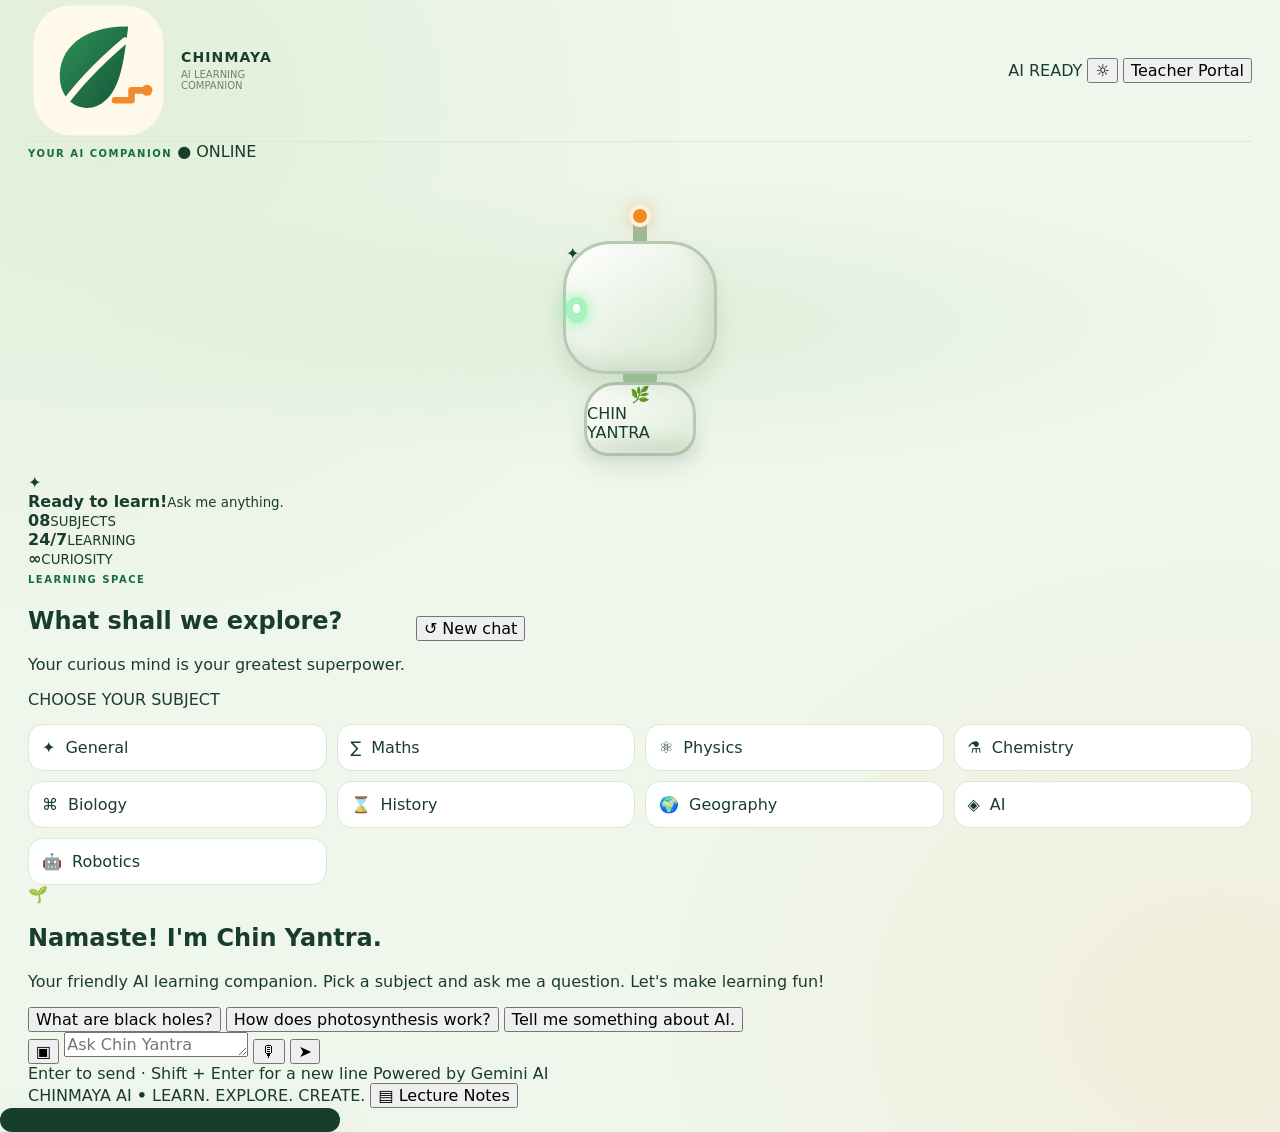
==== commit 67515832: "Update index.html" ====
--- a/index.html
+++ b/index.html
@@ -1,75 +1,225 @@
-<!doctype html>
+
+<!DOCTYPE html>
 <html lang="en">
 <head>
-  <meta charset="utf-8"><meta name="viewport" content="width=device-width, initial-scale=1">
-  <meta name="theme-color" content="#176b45"><meta name="description" content="Chinmaya AI — a friendly school learning companion">
-  <title>CHINMAYA AI · Chin Yantra</title><link rel="stylesheet" href="style.css">
-  <script src="config.js"></script><script defer src="app.js"></script>
+  <meta charset="UTF-8">
+  <meta name="viewport" content="width=device-width, initial-scale=1.0">
+  <meta name="theme-color" content="#123d2b">
+  <meta name="description" content="Chinmaya AI — Your intelligent school learning companion.">
+  <title>Chinmaya AI | Your School Companion</title>
+  <link rel="icon" href="logo.svg" type="image/svg+xml">
+  <link rel="manifest" href="manifest.json">
+  <link rel="stylesheet" href="style.css">
+  <script src="config.js" defer></script>
+  <script src="app.js" defer></script>
 </head>
 <body>
   <div class="app-shell">
     <header class="topbar">
-      <a class="brand" href="#" aria-label="CHINMAYA AI home"><span class="brand-mark" aria-hidden="true"><svg viewBox="0 0 48 48"><path d="M24 40C9 32 8 18 20 8c1 8 5 11 7 13 1-7 6-11 10-13 5 14-1 27-13 32Z" fill="currentColor"/><path d="M14 31c8-2 15-8 21-16" fill="none" stroke="#fff3d8" stroke-width="2.5" stroke-linecap="round"/></svg></span><span><strong>CHINMAYA <b>AI</b></strong><small>LEARN · EXPLORE · CREATE</small></span></a>
-      <div class="header-status"><span class="status-dot"></span><span id="headerStatus">Ready to learn</span></div>
-      <div class="header-actions"><button class="icon-button" id="voiceToggle" title="Toggle voice output" aria-label="Toggle voice output">🔊</button><button class="button button-outline" id="teacherLoginOpen">♧ Teacher login</button></div>
+      <a class="brand" href="#" aria-label="Chinmaya AI home">
+        <img src="logo.svg" alt="" class="brand-logo">
+        <span><strong>CHINMAYA</strong><small>AI LEARNING COMPANION</small></span>
+      </a>
+      <div class="top-actions">
+        <span class="status-pill"><i></i> AI READY</span>
+        <button class="icon-btn" id="themeToggle" aria-label="Toggle theme">☼</button>
+        <button class="teacher-button" id="teacherOpenBtn">Teacher Portal</button>
+      </div>
     </header>
 
-    <main>
-      <section class="hero-grid">
-        <div class="welcome-panel">
-          <div class="welcome-copy"><span class="eyebrow">A LITTLE SMARTER, EVERY DAY</span><h2>Your ideas.<br><span>Infinite possibilities.</span></h2><p>Ask big questions, untangle tricky topics, and build something brilliant — one curious thought at a time.</p></div>
-          <div class="quick-stats"><div><span class="stat-icon green-icon">✳</span><strong>8</strong><small>Learning worlds</small></div><div><span class="stat-icon orange-icon">⌁</span><strong>24/7</strong><small>Curiosity mode</small></div><div><span class="stat-icon green-icon">♧</span><strong>1</strong><small>Planet to protect</small></div></div>
-          <div class="welcome-decoration deco-leaf">✦</div><div class="welcome-decoration deco-ring"></div>
+    <main class="main-layout">
+      <aside class="robot-panel">
+        <div class="panel-heading">
+          <span class="eyebrow">YOUR AI COMPANION</span>
+          <span class="live-dot">● ONLINE</span>
+        </div>
+        <div class="robot-stage">
+          <div class="robot-glow"></div>
+          <div class="robot" id="robot">
+            <div class="robot-antenna"><span></span></div>
+            <div class="robot-ear left"></div>
+            <div class="robot-ear right"></div>
+            <div class="robot-head">
+              <div class="robot-leaf">✦</div>
+              <div class="robot-face">
+                <div class="robot-eyes">
+                  <span class="eye"><i class="pupil"></i></span>
+                  <span class="eye"><i class="pupil"></i></span>
+                </div>
+                <div class="robot-mouth" id="robotMouth"></div>
+              </div>
+              <div class="robot-cheek left"></div>
+              <div class="robot-cheek right"></div>
+            </div>
+            <div class="robot-neck"></div>
+            <div class="robot-body">
+              <div class="body-leaf">🌿</div>
+              <div class="body-label">CHIN YANTRA</div>
+              <div class="body-light"></div>
+            </div>
+            <div class="robot-arm left"></div>
+            <div class="robot-arm right"></div>
+            <div class="robot-leg left"></div>
+            <div class="robot-leg right"></div>
+          </div>
+          <div class="robot-shadow"></div>
+        </div>
+        <div class="robot-status">
+          <span class="status-avatar">✦</span>
+          <div><strong id="robotStatus">Ready to learn!</strong><small id="robotSubStatus">Ask me anything.</small></div>
+        </div>
+        <div class="quick-facts">
+          <div><strong>08</strong><small>SUBJECTS</small></div>
+          <div><strong>24/7</strong><small>LEARNING</small></div>
+          <div><strong>∞</strong><small>CURIOSITY</small></div>
+        </div>
+      </aside>
+
+      <section class="chat-panel">
+        <div class="chat-heading">
+          <div>
+            <span class="eyebrow">LEARNING SPACE</span>
+            <h1>What shall we <span>explore?</span></h1>
+            <p>Your curious mind is your greatest superpower.</p>
+          </div>
+          <button class="clear-button" id="clearChatBtn">↺ New chat</button>
+        </div>
+
+        <div class="subject-section">
+          <div class="section-label">CHOOSE YOUR SUBJECT</div>
+          <div class="subject-grid" id="subjectGrid">
+            <button class="subject-card active" data-subject="General"><span>✦</span>General</button>
+            <button class="subject-card" data-subject="Mathematics"><span>∑</span>Maths</button>
+            <button class="subject-card" data-subject="Physics"><span>⚛</span>Physics</button>
+            <button class="subject-card" data-subject="Chemistry"><span>⚗</span>Chemistry</button>
+            <button class="subject-card" data-subject="Biology"><span>⌘</span>Biology</button>
+            <button class="subject-card" data-subject="History"><span>⌛</span>History</button>
+            <button class="subject-card" data-subject="Geography"><span>🌍</span>Geography</button>
+            <button class="subject-card" data-subject="AI"><span>◈</span>AI</button>
+            <button class="subject-card" data-subject="Robotics"><span>🤖</span>Robotics</button>
+          </div>
+        </div>
+
+        <div class="chat-messages" id="chatMessages" aria-live="polite">
+          <div class="welcome-card" id="welcomeCard">
+            <div class="welcome-icon">🌱</div>
+            <h2>Namaste! I'm Chin Yantra.</h2>
+            <p>Your friendly AI learning companion. Pick a subject and ask me a question. Let's make learning fun!</p>
+            <div class="suggestion-list">
+              <button class="suggestion" data-question="Explain black holes in simple words.">What are black holes?</button>
+              <button class="suggestion" data-question="Explain photosynthesis with an easy example.">How does photosynthesis work?</button>
+              <button class="suggestion" data-question="Teach me a fascinating fact about artificial intelligence.">Tell me something about AI.</button>
+            </div>
+          </div>
+        </div>
+
+        <div class="composer-wrap">
+          <div class="attachment-preview" id="attachmentPreview" hidden>
+            <img id="attachmentImage" alt="Attached question image">
+            <button id="removeAttachmentBtn" aria-label="Remove image">×</button>
+          </div>
+          <form id="chatForm" class="composer">
+            <button type="button" class="tool-btn" id="cameraBtn" title="Ask using camera">▣</button>
+            <textarea id="messageInput" rows="1" placeholder="Ask Chin Yantra anything..." aria-label="Your question"></textarea>
+            <button type="button" class="tool-btn" id="voiceBtn" title="Voice input">🎙</button>
+            <button type="submit" class="send-btn" id="sendBtn" aria-label="Send message">➤</button>
+          </form>
+          <div class="composer-footer">
+            <span id="composerHint">Enter to send · Shift + Enter for a new line</span>
+            <span>Powered by Gemini AI</span>
+          </div>
         </div>
       </section>
-
-      <section class="subjects-section"><div class="section-heading"><div><span class="eyebrow">PICK YOUR PATH</span><h2>What are we exploring?</h2></div><span class="section-note">Choose a subject to personalise your AI buddy</span></div><div class="subject-grid" id="subjectGrid" aria-label="Learning subjects"></div></section>
-
-      <section class="workspace-grid">
-        <div class="robot-card panel">
-          <div class="robot-orbit orbit-one"></div><div class="robot-orbit orbit-two"></div>
-          <div class="robot-badge"><span class="status-dot"></span><span id="robotStatus">Your learning buddy</span></div>
-          <div class="robot-stage" id="robotStage" data-expression="idle" aria-label="Animated robot Chin Yantra">
-            <div class="robot-shadow"></div>
-            <div class="robot-antenna"><span></span></div>
-            <div class="robot-head">
-              <div class="ear ear-left"><i></i></div><div class="ear ear-right"><i></i></div>
-              <div class="head-panel"><span class="head-screw screw-left"></span><span class="head-screw screw-right"></span></div>
-              <div class="brow brow-left"></div><div class="brow brow-right"></div>
-              <div class="eye eye-left"><span class="pupil"></span><i class="eye-shine"></i></div><div class="eye eye-right"><span class="pupil"></span><i class="eye-shine"></i></div>
-              <div class="nose"></div><div class="cheek cheek-left"></div><div class="cheek cheek-right"></div><div class="mouth"><span></span></div>
-              <div class="leaf-emblem"><svg viewBox="0 0 32 32"><path d="M26 5C12 5 5 11 6 20c1 5 6 7 10 4 7-4 8-12 10-19Z" fill="currentColor"/><path d="M7 27C12 19 17 15 24 9" fill="none" stroke="#fff3d8" stroke-width="2" stroke-linecap="round"/></svg></div>
-            </div>
-            <div class="robot-neck"></div><div class="robot-body"><div class="body-shoulder shoulder-left"></div><div class="body-shoulder shoulder-right"></div><div class="chest-panel"><span class="chest-light"></span><span class="chest-light"></span><span class="chest-light"></span><div class="chest-leaf">✦</div></div><div class="arm arm-left"></div><div class="arm arm-right"></div><div class="hand hand-left"></div><div class="hand hand-right"></div></div>
-          </div>
-          <div class="robot-intro"><span class="eyebrow">YOUR AI COMPANION</span><h1>Hey there, <span id="robotNameTitle">I'm Chin Yantra!</span></h1><p id="robotGreeting">Your curious, kind, and eco-friendly learning buddy. What shall we discover today?</p></div>
-          <div class="robot-footer"><span><i class="mini-leaf">✦</i> Curious minds grow here</span><span class="robot-version">EDITION 01</span></div>
-        </div>
-        <div class="chat-panel panel">
-          <div class="chat-header"><div class="chat-heading"><div class="chat-avatar">✦</div><div><h2 id="chatSubjectTitle">Let's get curious</h2><p><span class="status-dot"></span><span id="chatStatus">Chin Yantra is ready</span></p></div></div><div class="chat-tools"><button class="icon-button" id="newChatBtn" title="Start a new conversation" aria-label="New conversation">＋</button><button class="icon-button" id="clearChatBtn" title="Clear conversation" aria-label="Clear conversation">⌫</button></div></div>
-          <div class="suggestions" id="suggestions" aria-label="Suggested questions"></div>
-          <div class="messages" id="messages" role="log" aria-live="polite" aria-relevant="additions text"><div class="empty-state" id="emptyState"><div class="empty-spark">✧</div><h3>Every great discovery starts with a question.</h3><p>Pick a suggestion above or ask Chin Yantra anything you're learning.</p></div></div>
-          <div class="chat-composer"><label class="sr-only" for="messageInput">Your message</label><textarea id="messageInput" rows="1" placeholder="Ask me anything…" maxlength="8000"></textarea><div class="composer-actions"><div class="composer-left"><button class="tool-button" id="micBtn" title="Speak your question"><span>🎙</span><span>Voice</span></button><button class="tool-button" id="cameraBtn" title="Ask about something you show the camera"><span>◎</span><span>Camera</span></button><button class="tool-button" id="quizBtn" title="Start a short quiz"><span>✳</span><span>Quiz me</span></button></div><button class="send-button" id="sendBtn"><span>Send</span><span>↗</span></button></div><div class="composer-hint"><span>Enter to send · Shift + Enter for a new line</span><span id="charCount">0 / 8000</span></div></div>
-        </div>
-        <aside class="side-column"><div class="side-card panel"><div class="side-card-title"><span class="side-icon">✧</span><div><h3>Try a learning boost</h3><p>Make tricky things click.</p></div></div><button class="boost-action" id="simplerBtn"><span>☼</span><span><strong>Explain more simply</strong><small>Break it down into easy steps</small></span><span class="arrow">↗</span></button><button class="boost-action" id="exampleBtn"><span>◇</span><span><strong>Give me an example</strong><small>Connect ideas to real life</small></span><span class="arrow">↗</span></button><button class="boost-action" id="quizBoostBtn"><span>✳</span><span><strong>Quiz me</strong><small>Check what you've learned</small></span><span class="arrow">↗</span></button></div>
-          <div class="side-card monitor-card panel"><div class="monitor-top"><span class="monitor-symbol">◖</span><span class="teacher-chip" id="teacherModeChip">TEACHER TOOL</span></div><h3>Class Monitor</h3><p>Local sound-level monitoring to help teachers notice sustained classroom noise.</p><div class="monitor-status"><span class="status-dot muted-dot" id="monitorDot"></span><span id="monitorSummary">Teacher sign-in required</span></div><button class="button button-dark" id="classMonitorOpen">Open class monitor <span>↗</span></button><small class="privacy-note">Audio levels are analysed locally. No classroom audio is recorded or uploaded.</small></div>
-          <div class="side-card notes-card panel"><div class="side-card-title"><span class="side-icon">✎</span><div><h3>Lecture Notes</h3><p>Keep useful ideas in one place.</p></div></div><button class="button button-dark full-button" id="openNotesBtn" type="button">Open lecture notes ↗</button><small class="privacy-note">Notes are saved on this device only.</small></div>
-          <div class="tip-card"><span>✦</span><p><strong>Curiosity tip</strong><br>There's no such thing as a silly question. Asking why is how discovery begins.</p></div>
+    </main>
+
+    <footer class="app-footer">
+      <span>CHINMAYA AI <b>•</b> LEARN. EXPLORE. CREATE.</span>
+      <button id="notesOpenBtn">▤ Lecture Notes</button>
+    </footer>
+  </div>
+
+  <!-- Camera modal -->
+  <div class="modal-backdrop" id="cameraModal" hidden>
+    <section class="modal camera-modal" role="dialog" aria-modal="true" aria-labelledby="cameraTitle">
+      <button class="modal-close" data-close="cameraModal">×</button>
+      <span class="eyebrow">VISUAL LEARNING</span>
+      <h2 id="cameraTitle">Ask with a picture</h2>
+      <p>Show me a problem, diagram or object you'd like explained.</p>
+      <video id="cameraVideo" autoplay playsinline muted></video>
+      <canvas id="cameraCanvas" hidden></canvas>
+      <div class="modal-actions">
+        <button class="secondary-btn" id="cameraStartBtn">Start camera</button>
+        <button class="primary-btn" id="captureBtn" disabled>Capture image</button>
+        <label class="secondary-btn upload-label">Upload image<input type="file" id="imageUpload" accept="image/*" hidden></label>
+      </div>
+      <p class="small-note" id="cameraStatus">Camera access requires permission and a secure connection (HTTPS or localhost).</p>
+    </section>
+  </div>
+
+  <!-- Notes modal -->
+  <div class="modal-backdrop" id="notesModal" hidden>
+    <section class="modal notes-modal" role="dialog" aria-modal="true" aria-labelledby="notesHeading">
+      <button class="modal-close" data-close="notesModal">×</button>
+      <span class="eyebrow">YOUR PERSONAL LIBRARY</span>
+      <h2 id="notesHeading">Lecture Notes</h2>
+      <p>Save useful explanations and build your own study library.</p>
+      <div class="notes-layout">
+        <aside class="saved-notes">
+          <div class="section-label">SAVED NOTES</div>
+          <div id="savedNotesList"></div>
+          <button class="secondary-btn full-btn" id="newNoteBtn">＋ New note</button>
         </aside>
-      </section>
-      <footer class="footer"><span>Made for curious minds at <strong>Chinmaya Vidyalaya</strong></span><span>Powered by curiosity <span class="footer-leaf">✦</span> Chin Yantra</span></footer>
-    </main>
-  </div>
-
-  <div class="modal-backdrop key-backdrop hidden" id="apiKeyModal" role="dialog" aria-modal="true" aria-labelledby="apiKeyTitle"><div class="modal small-modal key-modal"><div class="modal-emblem">✦</div><span class="eyebrow">WELCOME TO CHINMAYA AI</span><h2 id="apiKeyTitle">Connect your learning companion</h2><p class="modal-subtitle">Enter your Gemini API key to begin chatting. The key stays in this browser tab's memory and is not saved to this device.</p><form id="apiKeyForm"><label for="apiKeyInput">Gemini API key</label><div class="password-wrap"><input id="apiKeyInput" type="password" autocomplete="off" spellcheck="false" placeholder="Paste your Gemini API key" required><button type="button" id="toggleApiKey" aria-label="Show API key">Show</button></div><p class="form-error" id="apiKeyError" aria-live="polite"></p><button class="button button-primary full-button" type="submit">Start learning ↗</button></form><button class="text-button" id="useConfiguredKey" type="button">Use the key configured in config.js</button><p class="security-note">For a public website, a backend proxy is required to keep API keys secret. Do not publish a personal unrestricted key.</p></div></div>
-
-  <div class="modal-backdrop hidden" id="cameraModal" role="dialog" aria-modal="true" aria-labelledby="cameraTitle"><div class="modal camera-modal"><button class="modal-close" data-close="cameraModal" aria-label="Close camera">×</button><span class="eyebrow">LOOK, LEARN, DISCOVER</span><h2 id="cameraTitle">Show Chin Yantra something</h2><p class="modal-subtitle">Your camera starts only when you choose to activate it. A captured frame is sent to Gemini only when you analyse it.</p><div class="video-wrap"><video id="cameraVideo" autoplay muted playsinline></video><div class="video-placeholder" id="cameraPlaceholder"><span>◎</span><strong>Camera preview will appear here</strong><small>Allow camera access when your browser asks.</small></div></div><label for="cameraQuestion">What would you like to know?</label><textarea id="cameraQuestion" rows="2" maxlength="2000" placeholder="e.g. Explain this diagram or count the visible fingers…"></textarea><div class="modal-actions"><button class="button button-outline" id="startCameraBtn">Start camera</button><button class="button button-outline" id="stopCameraBtn" disabled>Stop camera</button><button class="button button-primary" id="analyseCameraBtn" disabled>Analyse frame ↗</button></div><p class="inline-status" id="cameraStatus" aria-live="polite">Camera is off.</p></div></div>
-
-  <div class="modal-backdrop hidden" id="teacherModal" role="dialog" aria-modal="true" aria-labelledby="teacherTitle"><div class="modal small-modal"><button class="modal-close" data-close="teacherModal" aria-label="Close login">×</button><div class="modal-emblem">♧</div><span class="eyebrow">TEACHER SPACE</span><h2 id="teacherTitle">Welcome, teacher</h2><p class="modal-subtitle">Sign in to open the classroom sound-level monitor.</p><form id="teacherLoginForm"><label for="teacherPasswordInput">Demonstration password</label><div class="password-wrap"><input id="teacherPasswordInput" type="password" autocomplete="current-password" placeholder="Enter password" required><button type="button" id="showPasswordBtn" aria-label="Show password">Show</button></div><p class="form-error" id="loginError" aria-live="polite"></p><button class="button button-primary full-button" type="submit">Enter teacher space ↗</button></form><p class="security-note">Demo only: this browser-side password is not secure authentication and must not protect real accounts.</p></div></div>
-
-  <div class="modal-backdrop hidden" id="monitorModal" role="dialog" aria-modal="true" aria-labelledby="monitorTitle"><div class="modal monitor-modal"><button class="modal-close" data-close="monitorModal" aria-label="Close monitor">×</button><div class="monitor-modal-head"><div><span class="eyebrow">TEACHER TOOLS</span><h2 id="monitorTitle">Classroom sound monitor</h2><p class="modal-subtitle">Measures sound level locally; it does not identify clapping or record speech.</p></div><span class="teacher-chip">TEACHER MODE</span></div><div class="meter-card"><div class="meter-readout"><span id="dbValue">—</span><small>relative level</small></div><div class="meter-track"><div id="meterFill" class="meter-fill"></div></div><div class="meter-labels"><span>Quiet</span><span>Elevated</span><span>Loud</span></div><p id="monitorStateText" class="inline-status" aria-live="polite">Monitoring is off.</p></div><div class="settings-row"><label for="sensitivityRange">Noise sensitivity <strong id="sensitivityLabel">Medium</strong></label><input id="sensitivityRange" type="range" min="1" max="100" value="55"><small>Higher sensitivity alerts at lower sound levels.</small></div><div class="monitor-controls"><button class="button button-primary" id="startMonitorBtn">Start monitoring</button><button class="button button-outline" id="stopMonitorBtn" disabled>Stop monitoring</button><button class="button button-outline" id="muteAlarmBtn">Mute alarm</button></div><p class="privacy-note">Microphone access is requested only after you start monitoring. Sound samples stay in this browser and are not saved or uploaded.</p><button class="button button-dark full-button" id="teacherLogoutBtn">Log out of teacher mode</button></div></div>
-
-  <div class="alarm-overlay hidden" id="alarmOverlay" role="alertdialog" aria-live="assertive" aria-label="Classroom noise alert"><div class="alarm-card"><div class="alarm-pulse">!</div><span class="eyebrow">CLASSROOM REMINDER</span><h2>Let's bring the noise level down.</h2><p>A sustained high sound level was detected. Please settle and listen.</p><div class="alarm-countdown" id="alarmCountdown">Alert will clear shortly</div><div class="alarm-actions"><button class="button button-dark" id="dismissAlarmBtn">Dismiss alert</button><button class="button button-outline" id="alarmMuteQuickBtn">Mute alarm</button></div></div></div>
-  <div class="modal-backdrop hidden" id="notesModal" role="dialog" aria-modal="true" aria-labelledby="notesTitle"><div class="modal notes-modal"><button class="modal-close" data-close="notesModal" aria-label="Close lecture notes">×</button><span class="eyebrow">YOUR LEARNING NOTEBOOK</span><h2 id="notesTitle">Lecture Notes</h2><p class="modal-subtitle">Write, save and revisit key ideas. Notes stay in this browser on this device.</p><label for="notesHeading">Note title</label><input id="notesHeading" type="text" maxlength="100" placeholder="e.g. Photosynthesis — key points"><label for="notesSubject">Subject</label><select id="notesSubject"><option>Mathematics</option><option>Physics</option><option>Chemistry</option><option>Biology</option><option>History</option><option>Geography</option><option>Artificial Intelligence</option><option>Robotics</option><option>General</option></select><label for="notesContent">Your notes</label><textarea id="notesContent" rows="10" maxlength="20000" placeholder="Write your key points, definitions, examples and questions here…"></textarea><div class="notes-toolbar"><button class="button button-primary" id="saveNotesBtn" type="button">Save notes</button><button class="button button-outline" id="addChatToNotesBtn" type="button">Add latest chat</button><button class="button button-outline" id="downloadNotesBtn" type="button">Download .txt</button></div><p class="inline-status" id="notesStatus" aria-live="polite">No notes saved yet.</p><div class="saved-notes" id="savedNotesList" aria-label="Saved notes"></div></div></div>
-  <div class="toast-region" id="toastRegion" aria-live="polite" aria-atomic="true"></div>
-</body></html>
+        <div class="note-editor">
+          <input id="notesTitle" placeholder="Note title">
+          <select id="notesSubject">
+            <option>General</option><option>Mathematics</option><option>Physics</option>
+            <option>Chemistry</option><option>Biology</option><option>History</option>
+            <option>Geography</option><option>AI</option><option>Robotics</option>
+          </select>
+          <textarea id="notesContent" placeholder="Write your notes here..."></textarea>
+          <div class="modal-actions">
+            <button class="primary-btn" id="saveNotesBtn">Save note</button>
+            <button class="secondary-btn" id="addChatToNotesBtn">Add last answer</button>
+            <button class="secondary-btn" id="downloadNotesBtn">Export TXT</button>
+          </div>
+          <small id="notesStatus" aria-live="polite"></small>
+        </div>
+      </div>
+    </section>
+  </div>
+
+  <!-- Teacher portal -->
+  <div class="modal-backdrop" id="teacherModal" hidden>
+    <section class="modal teacher-modal" role="dialog" aria-modal="true" aria-labelledby="teacherHeading">
+      <button class="modal-close" data-close="teacherModal">×</button>
+      <span class="eyebrow">EDUCATOR ACCESS</span>
+      <h2 id="teacherHeading">Teacher Portal</h2>
+      <div id="teacherLogin">
+        <p>Enter the configured demo password to access classroom tools.</p>
+        <form id="teacherLoginForm">
+          <input id="teacherPasswordInput" type="password" placeholder="Teacher password" required>
+          <button class="primary-btn" type="submit">Sign in</button>
+          <small id="teacherLoginError" role="alert"></small>
+        </form>
+      </div>
+      <div id="teacherDashboard" hidden>
+        <div class="teacher-welcome"><span>✓</span><div><strong>Classroom tools</strong><small>Microphone noise monitor</small></div></div>
+        <div class="noise-card">
+          <div class="noise-top"><span>ROOM NOISE LEVEL</span><strong id="noiseValue">--</strong></div>
+          <div class="noise-meter"><div id="noiseBar"></div></div>
+          <div class="noise-labels"><span>Quiet</span><span>Moderate</span><span>Loud</span></div>
+          <p id="noiseStatus">Start monitoring to measure relative microphone activity.</p>
+          <div class="modal-actions">
+            <button class="primary-btn" id="startMonitorBtn">Start monitor</button>
+            <button class="secondary-btn" id="stopMonitorBtn" disabled>Stop</button>
+          </div>
+        </div>
+        <div class="alarm-banner" id="noiseAlert" hidden>⚠ Classroom noise is above the configured threshold.</div>
+        <button class="secondary-btn full-btn" id="teacherLogoutBtn">Log out</button>
+      </div>
+    </section>
+  </div>
+
+  <div class="toast" id="toast" role="status" aria-live="polite"></div>
+</body>
+</html>
--- a/style.css
+++ b/style.css
@@ -0,0 +1,6 @@
+:root{color-scheme:light;--page:#eff6eb;--surface:#fff;--surface-2:#f5f8f0;--surface-3:#e8f0e3;--text:#183d2d;--muted:#708074;--line:#dce7d8;--green:#176b45;--green-dark:#104b34;--orange:#f28a27;--orange-light:#fff0db;--shadow:0 16px 44px rgba(35,72,44,.09);--radius:22px}
+*{box-sizing:border-box}html{min-height:100%;scroll-behavior:smooth}body{margin:0;background:radial-gradient(ellipse at 8% 10%,rgba(189,220,170,.28),transparent 35%),radial-gradient(ellipse at 95% 90%,rgba(255,202,139,.18),transparent 32%),var(--page);color:var(--text);font-family:Inter,ui-sans-serif,system-ui,-apple-system,BlinkMacSystemFont,"Segoe UI",sans-serif}button,input,textarea,select{font:inherit}button{cursor:pointer}button:disabled{cursor:not-allowed;opacity:.5}button:focus-visible,input:focus-visible,textarea:focus-visible,select:focus-visible{outline:3px solid rgba(242,138,39,.5);outline-offset:3px}[hidden],.hidden{display:none!important}.app-shell{max-width:1680px;min-height:100vh;margin:auto;padding:0 28px}.topbar{min-height:82px;display:flex;align-items:center;justify-content:space-between;gap:18px;border-bottom:1px solid var(--line)}.brand{display:flex;align-items:center;gap:12px;color:inherit;text-decoration:none}.brand-mark{width:46px;height:46px;display:grid;place-items:center;border-radius:15px;background:var(--green);color:white;box-shadow:0 7px 16px #34764b38}.brand-mark svg{width:32px;height:32px}.brand strong{display:block;letter-spacing:.08em;font-size:14px}.brand small{display:block;color:var(--muted);margin-top:4px;font-size:10px}.header-status{display:flex;align-items:center;gap:8px;color:var(--muted);font-size:12px}.status-dot{display:inline-block;width:8px;height:8px;border-radius:50%;background:#65a66d;box-shadow:0 0 0 4px #65a66d20}.header-actions{display:flex;align-items:center;gap:10px}.icon-button,.button,.text-button{border:1px solid var(--line);border-radius:12px;background:white;color:var(--text);padding:10px 13px;font-size:12px;font-weight:650;transition:.18s ease}.icon-button:hover,.button:hover{transform:translateY(-1px);border-color:var(--green)}.button-primary,.button-dark{background:var(--green);color:#fff;border-color:var(--green)}.button-dark{background:var(--green-dark)}.button-outline{background:transparent}.full-button{width:100%;justify-content:center}.text-button{border:0;background:transparent;color:var(--green);padding:8px}.hero-grid{padding:25px 0 10px}.welcome-panel{position:relative;overflow:hidden;min-height:225px;padding:34px 42px;border:1px solid var(--line);border-radius:26px;background:linear-gradient(115deg,#f9fbf4,#eaf4e5 62%,#fff0df);display:flex;flex-direction:column;justify-content:space-between}.eyebrow{color:var(--green);font-size:10px;font-weight:850;letter-spacing:.15em}.welcome-copy{position:relative;z-index:1;max-width:760px}.welcome-copy h2{margin:10px 0;font-size:clamp(32px,4vw,54px);line-height:1.02;letter-spacing:-.055em;color:#183d2d}.welcome-copy h2 span{color:#23734d}.welcome-copy p{max-width:590px;margin:0;color:var(--muted);font-size:14px;line-height:1.7}.quick-stats{display:flex;gap:10px;margin-top:20px;position:relative;z-index:1}.quick-stats>div{display:grid;grid-template-columns:25px auto;column-gap:8px;align-items:center;padding:9px 13px;border:1px solid #ffffffb0;background:#ffffffbd;border-radius:14px;min-width:120px}.quick-stats strong{font-size:15px}.quick-stats small{grid-column:2;color:var(--muted);font-size:9px}.stat-icon{grid-row:span 2;font-size:20px}.green-icon{color:var(--green)}.orange-icon{color:var(--orange)}.welcome-decoration{position:absolute;right:9%;top:25%;color:#8fb89a;opacity:.16;font-size:150px;pointer-events:none}.deco-ring{right:8%;top:15%;width:230px;height:230px;border:2px dashed #7eae88;border-radius:50%;background:transparent}.subjects-section{padding:25px 0 20px}.section-heading{display:flex;align-items:end;justify-content:space-between;gap:12px}.section-heading h2{margin:7px 0 0;font-size:24px;letter-spacing:-.04em}.section-note{font-size:11px;color:var(--muted)}.subject-grid{display:grid;grid-template-columns:repeat(4,minmax(0,1fr));gap:10px;margin-top:15px}.subject-card{display:flex;align-items:center;gap:10px;min-width:0;padding:13px;border:1px solid var(--line);border-radius:15px;background:#fff;color:var(--text);text-align:left;transition:.18s ease}.subject-card:hover{transform:translateY(-2px);box-shadow:var(--shadow)}.subject-card[aria-pressed=true]{border-color:var(--green);background:#edf7eb;box-shadow:0 0 0 2px #176b4517}.subject-icon{display:grid;place-items:center;flex:0 0 34px;width:34px;height:34px;border-radius:11px;background:#e8f2e4;color:var(--green);font-size:18px}.subject-card strong,.subject-card small{display:block}.subject-card strong{font-size:12px}.subject-card small{margin-top:3px;color:var(--muted);font-size:10px}.workspace-grid{display:grid;grid-template-columns:minmax(230px,280px) minmax(0,1fr) minmax(220px,265px);gap:18px;align-items:start;padding:10px 0 28px}.panel{min-width:0;background:var(--surface);border:1px solid var(--line);border-radius:var(--radius);box-shadow:var(--shadow)}.robot-card{position:sticky;top:16px;min-height:560px;padding:18px 16px;display:flex;flex-direction:column;align-items:center;overflow:hidden;background:linear-gradient(165deg,#fff 35%,#f0f7ed)}.robot-orbit{position:absolute;border:1px solid #8bb99338;border-radius:50%;pointer-events:none}.orbit-one{width:230px;height:230px;top:115px}.orbit-two{width:195px;height:195px;top:132px;border-style:dashed;animation:spin 48s linear infinite}.robot-badge{align-self:flex-start;display:flex;align-items:center;gap:8px;padding:7px 10px;border-radius:99px;background:#eef6e9;color:var(--green);font-size:10px;font-weight:700;z-index:2}.robot-stage{position:relative;isolation:isolate;width:100%;height:300px;display:grid;place-items:center;margin:12px 0 0;background:radial-gradient(ellipse,#d9ecd2a0,transparent 67%)}.robot-shadow{position:absolute;bottom:18px;width:120px;height:15px;border-radius:50%;background:#33593420;filter:blur(7px)}.robot{position:relative;width:186px;height:258px;transform-origin:50% 85%;animation:breathe 4s ease-in-out infinite}.robot-antenna{position:absolute;z-index:1;top:11px;left:86px;width:14px;height:33px;border-radius:10px;background:#9ebd9a}.robot-antenna span{position:absolute;top:-10px;left:-4px;width:22px;height:22px;border:4px solid #fff0db;border-radius:50%;background:var(--orange);box-shadow:0 0 18px #ef9b4580;animation:glow 2.5s infinite}.robot-head{position:absolute;z-index:3;left:16px;top:37px;width:154px;height:133px;border:3px solid #b7c9b2;border-radius:48px 48px 42px 42px;background:linear-gradient(145deg,#fff,#e1eddb 72%);box-shadow:inset -8px -9px 16px #4779491f,0 14px 23px #2c5b351f}.head-panel{position:absolute;top:25px;left:12px;right:12px;height:78px;border-radius:27px;background:linear-gradient(145deg,#244a39,#173629);box-shadow:inset 0 3px 8px #0003}.head-screw{position:absolute;top:-18px;width:5px;height:5px;border-radius:50%;background:#a6c79e}.screw-left{left:4px}.screw-right{right:4px}.ear{position:absolute;top:87px;width:22px;height:43px;border:3px solid #a5c39f;background:#d8e8d1;border-radius:10px;z-index:4}.ear-left{left:3px}.ear-right{right:3px}.eye{position:absolute;z-index:5;top:53px;width:21px;height:26px;border-radius:50%;background:#a8f1c0;box-shadow:0 0 13px #81f7a38c;overflow:hidden}.eye-left{left:42px}.eye-right{right:42px}.pupil{position:absolute;left:7px;top:7px;width:7px;height:9px;border-radius:50%;background:#fff;transition:transform .08s linear}.eye-shine{position:absolute;left:5px;top:4px;width:4px;height:4px;border-radius:50%;background:white}.brow{position:absolute;z-index:5;top:44px;width:17px;height:3px;border-radius:4px;background:#9dc9a1}.brow-left{left:43px}.brow-right{right:43px}.nose{display:none}.cheek{position:absolute;z-index:5;top:93px;width:15px;height:5px;border-radius:50%;background:#f0966e95}.cheek-left{left:20px}.cheek-right{right:20px}.mouth{position:absolute;z-index:5;left:50%;top:105px;transform:translateX(-50%);width:22px;height:8px;border-bottom:3px solid #f6c89c;border-radius:0 0 20px 20px}.leaf-emblem{position:absolute;bottom:5px;left:50%;transform:translateX(-50%);width:23px;height:23px;color:var(--green)}.leaf-emblem svg{width:100%;height:100%}.robot-neck{position:absolute;left:76px;top:164px;width:34px;height:20px;border-radius:0 0 9px 9px;background:#a6c79e}.robot-body{position:absolute;top:178px;left:37px;width:112px;height:74px;border:3px solid #b7c9b2;border-radius:32px 32px 24px 24px;background:linear-gradient(145deg,#fff,#dcebd5);box-shadow:0 12px 20px #2c5b351c;display:flex;align-items:center;flex-direction:column}.body-shoulder{position:absolute;top:8px;width:18px;height:30px;border-radius:12px;background:#c9dfc2}.shoulder-left{left:-12px}.shoulder-right{right:-12px}.chest-panel{display:flex;align-items:center;justify-content:center;gap:4px;flex-wrap:wrap;width:44px;height:43px;margin-top:10px;border:1px solid #c9dfc2;border-radius:12px}.chest-light{width:5px;height:5px;border-radius:50%;background:var(--orange)}.chest-leaf{flex-basis:100%;text-align:center;color:var(--green);font-size:11px;line-height:10px}.arm,.hand{display:none}.robot-intro{text-align:center;z-index:1}.robot-intro h1{margin:7px 0;font-size:21px;letter-spacing:-.04em}.robot-intro p{margin:0;color:var(--muted);font-size:11px;line-height:1.6}.robot-footer{display:flex;justify-content:space-between;gap:8px;width:100%;margin-top:auto;padding-top:17px;border-top:1px solid var(--line);color:var(--muted);font-size:9px}.mini-leaf{color:var(--green)}.robot-version{letter-spacing:.1em}.robot-stage[data-expression=thinking] .robot{animation:think 1.1s ease-in-out infinite}.robot-stage[data-expression=speaking] .mouth{height:13px;width:24px;border:2px solid #f6c89c;background:#c87564;border-radius:50%}.robot-stage[data-expression=happy] .mouth{height:11px;width:29px;border-bottom-width:4px}.robot-stage.blinking .eye{height:3px;top:64px}.workspace-grid>.chat-panel{padding:20px;min-height:610px;display:flex;flex-direction:column}.chat-header{display:flex;justify-content:space-between;align-items:center;gap:12px}.chat-heading{display:flex;align-items:center;gap:11px}.chat-avatar{display:grid;place-items:center;width:39px;height:39px;border-radius:13px;background:#e8f2e4;color:var(--green);font-size:20px}.chat-header h2{margin:0;font-size:18px;letter-spacing:-.035em}.chat-header p{margin:5px 0 0;color:var(--muted);font-size:10px}.chat-header p .status-dot{width:6px;height:6px;margin-right:5px}.chat-tools{display:flex;gap:7px}.suggestions{display:flex;gap:7px;flex-wrap:wrap;margin:17px 0 5px}.suggestion-chip{border:1px solid var(--line);border-radius:99px;background:#fff;color:var(--muted);padding:7px 10px;font-size:10px}.suggestion-chip:hover{border-color:var(--orange);background:var(--orange-light);color:var(--text)}.messages{display:flex;flex:1;flex-direction:column;gap:17px;min-height:260px;max-height:490px;overflow-y:auto;padding:16px 3px}.empty-state{text-align:center;margin:auto;max-width:340px;color:var(--muted)}.empty-spark{font-size:30px;color:var(--orange)}.empty-state h3{color:var(--text);font-size:15px}.empty-state p{font-size:11px;line-height:1.6}.message-row{display:flex;align-items:flex-start;gap:9px;animation:fadein .25s ease}.message-row.user{justify-content:flex-end}.message-avatar{display:grid;place-items:center;flex:0 0 30px;height:30px;border-radius:10px;background:#e2f0df;color:var(--green)}.message-content{max-width:min(88%,680px);min-width:0}.message-bubble{padding:12px 14px;border:1px solid var(--line);border-radius:5px 16px 16px 16px;background:var(--surface-2);font-size:12px;line-height:1.75;white-space:pre-wrap;overflow-wrap:anywhere}.message-row.user .message-bubble{border:0;border-radius:16px 5px 16px 16px;background:var(--green);color:white}.message-meta{margin:5px 3px 0;color:var(--muted);font-size:9px}.message-row.user .message-avatar{display:none}.message-row.user .message-content{display:flex;flex-direction:column;align-items:flex-end}.message-actions{display:flex;gap:8px;margin:5px 0 0 3px}.message-action{border:0;background:transparent;color:var(--green);font-size:10px;padding:3px}.typing-indicator{display:flex;gap:5px;align-items:center;min-height:37px}.typing-indicator span{width:6px;height:6px;border-radius:50%;background:var(--green);animation:bounce .65s infinite alternate}.typing-indicator span:nth-child(2){animation-delay:.16s}.typing-indicator span:nth-child(3){animation-delay:.32s}.chat-composer{border:1px solid var(--line);border-radius:17px;padding:12px;background:#fff}.chat-composer textarea{width:100%;border:0;outline:0;resize:vertical;min-height:52px;max-height:140px;padding:4px;color:var(--text);font-size:12px}.composer-actions{display:flex;justify-content:space-between;align-items:center;gap:10px}.composer-left{display:flex;gap:7px}.tool-button{border:1px solid var(--line);background:var(--surface-2);color:var(--text);border-radius:11px;padding:8px 10px;font-size:10px}.tool-button.listening{background:#fff0df;border-color:var(--orange)}.send-button{display:flex;gap:10px;align-items:center;border:0;border-radius:12px;background:var(--green);color:#fff;padding:10px 16px;font-size:11px;font-weight:750}.composer-hint{display:flex;justify-content:space-between;margin-top:8px;color:var(--muted);font-size:9px}.side-column{display:flex;flex-direction:column;gap:13px}.side-card{padding:16px}.side-card-title{display:flex;align-items:center;gap:10px;padding-bottom:13px;border-bottom:1px solid var(--line)}.side-icon{font-size:23px;color:var(--green)}.side-card h3{margin:0;font-size:13px}.side-card-title p{margin:3px 0 0;color:var(--muted);font-size:10px}.boost-action{width:100%;display:flex;align-items:center;gap:10px;text-align:left;border:0;border-bottom:1px solid var(--line);background:transparent;padding:12px 2px;color:var(--green)}.boost-action>span:first-child{font-size:18px}.boost-action strong,.boost-action small{display:block}.boost-action strong{font-size:10px;color:var(--text)}.boost-action small{font-size:9px;color:var(--muted);margin-top:3px}.boost-action .arrow{margin-left:auto}.monitor-card h3{margin:8px 0 5px}.monitor-card>p{color:var(--muted);font-size:10px;line-height:1.55}.monitor-top{display:flex;align-items:center;justify-content:space-between}.monitor-symbol{font-size:22px;color:var(--green)}.teacher-chip{border-radius:99px;background:#eaf4e5;color:var(--green);padding:6px 9px;font-size:8px;font-weight:850;letter-spacing:.08em}.monitor-status{display:flex;align-items:center;gap:8px;padding:10px;border-radius:12px;background:var(--surface-2);color:var(--muted);font-size:9px;margin:10px 0}.muted-dot{background:#b5c2b5;box-shadow:none}.privacy-note{display:block;color:var(--muted);font-size:9px;line-height:1.55;text-align:center;margin:10px 0 0}.tip-card{display:flex;gap:10px;padding:14px;border-radius:17px;background:var(--orange-light);color:#805a2d}.tip-card>span{font-size:18px}.tip-card p{margin:0;font-size:10px;line-height:1.6}.footer{display:flex;justify-content:space-between;gap:10px;padding:20px 5px 28px;border-top:1px solid var(--line);color:var(--muted);font-size:10px}.footer-leaf{color:var(--green)}.modal-backdrop{position:fixed;z-index:50;inset:0;display:grid;place-items:center;padding:18px;background:#10291dcc;backdrop-filter:blur(7px)}.modal{position:relative;width:min(100%,680px);max-height:92vh;overflow:auto;padding:27px;border:1px solid var(--line);border-radius:22px;background:#fff;box-shadow:0 25px 80px #0003}.small-modal{width:min(100%,430px)}.modal h2{margin:8px 0;font-size:25px;letter-spacing:-.04em}.modal-subtitle{color:var(--muted);font-size:12px;line-height:1.65}.modal-close{position:absolute;right:15px;top:13px;border:0;background:transparent;color:var(--muted);font-size:25px}.modal label{display:block;margin:13px 0 6px;font-size:11px;font-weight:700}.modal input,.modal textarea,.modal select{width:100%;border:1px solid var(--line);border-radius:11px;padding:11px;background:#fbfcf9;color:var(--text);font-size:12px}.password-wrap{display:flex;gap:7px}.password-wrap input{flex:1;min-width:0}.password-wrap button{border:1px solid var(--line);border-radius:10px;background:#fff;padding:0 12px;color:var(--green);font-size:10px}.modal-emblem{display:grid;place-items:center;width:43px;height:43px;border-radius:14px;background:#e8f2e4;color:var(--green);font-size:22px;margin-bottom:12px}.form-error{color:#b42318;font-size:10px;min-height:14px}.security-note{color:var(--muted);font-size:9px;line-height:1.55;margin-top:13px}.key-backdrop{z-index:100}.key-modal{border-top:5px solid var(--green)}.video-wrap{position:relative;min-height:230px;margin:14px 0;border-radius:14px;overflow:hidden;background:#14291f}.video-wrap video{width:100%;max-height:360px;display:block;object-fit:contain}.video-placeholder{position:absolute;inset:0;display:flex;flex-direction:column;align-items:center;justify-content:center;gap:7px;color:#fff}.video-placeholder span{font-size:34px}.video-placeholder small{opacity:.7}.modal-actions,.monitor-controls,.notes-toolbar{display:flex;flex-wrap:wrap;gap:8px;margin-top:14px}.inline-status{font-size:10px;color:var(--muted);min-height:15px}.monitor-modal-head{display:flex;justify-content:space-between;gap:12px}.meter-card{padding:18px;border:1px solid var(--line);border-radius:16px;background:var(--surface-2);margin:15px 0}.meter-readout{display:flex;align-items:baseline;gap:8px}.meter-readout span{font-size:34px;font-weight:800}.meter-readout small,.meter-labels,.settings-row small{color:var(--muted);font-size:10px}.meter-track{height:12px;border-radius:99px;background:#dfe9dc;overflow:hidden;margin:13px 0 7px}.meter-fill{height:100%;width:0;background:linear-gradient(90deg,#7ebc75,#f0b04d,#d74b43);transition:width .15s}.meter-labels{display:flex;justify-content:space-between}.settings-row{margin:16px 0}.settings-row label{display:flex;justify-content:space-between}.settings-row input{width:100%}.alarm-overlay{position:fixed;z-index:80;inset:0;display:grid;place-items:center;padding:18px;background:#b9002deF;color:#fff}.alarm-card{width:min(100%,650px);padding:35px;border:1px solid #ffffff70;border-radius:25px;background:#a90029;text-align:center}.alarm-card h2{font-size:clamp(25px,4vw,44px)}.alarm-card p{font-size:13px}.alarm-pulse{font-size:30px}.alarm-actions{display:flex;justify-content:center;gap:10px;margin-top:20px}.toast-region{position:fixed;right:18px;bottom:18px;z-index:120;display:grid;gap:8px}.toast{max-width:340px;padding:12px 15px;border-radius:12px;background:#173d2c;color:#fff;font-size:11px;box-shadow:var(--shadow)}.toast.warning{background:#805a2d}.toast.error{background:#9c2929}.notes-modal{width:min(100%,720px)}.notes-modal textarea{resize:vertical;min-height:180px;line-height:1.6}.saved-notes{display:grid;gap:7px;margin-top:14px}.saved-note-row{display:flex;gap:8px;align-items:center;padding:8px;border:1px solid var(--line);border-radius:11px;background:var(--surface-2)}.saved-note-open{flex:1;text-align:left;border:0;background:transparent;color:var(--text);font-size:10px}.saved-note-delete{border:0;background:transparent;color:#a33;font-size:10px}.sr-only{position:absolute;width:1px;height:1px;padding:0;margin:-1px;overflow:hidden;clip:rect(0,0,0,0);white-space:nowrap;border:0}
+@keyframes breathe{0%,100%{transform:translateY(0)}50%{transform:translateY(-5px)}}@keyframes think{0%,100%{transform:translateY(0) rotate(0)}50%{transform:translateY(-5px) rotate(2deg)}}@keyframes glow{50%{box-shadow:0 0 24px #ef9b45b0}}@keyframes spin{to{transform:rotate(360deg)}}@keyframes bounce{to{transform:translateY(-4px);opacity:.5}}@keyframes fadein{from{opacity:0;transform:translateY(5px)}to{opacity:1;transform:none}}
+@media(max-width:1100px){.workspace-grid{grid-template-columns:230px minmax(0,1fr)}.side-column{grid-column:1/-1;display:grid;grid-template-columns:repeat(3,minmax(0,1fr))}.robot-card{min-height:550px}.subject-grid{grid-template-columns:repeat(4,minmax(0,1fr))}}
+@media(max-width:760px){.app-shell{padding:0 14px}.topbar{min-height:70px}.header-status{display:none}.hero-grid{padding-top:15px}.welcome-panel{padding:25px 22px;min-height:250px}.quick-stats{flex-wrap:wrap}.section-heading{align-items:flex-start;flex-direction:column}.subject-grid{grid-template-columns:repeat(2,minmax(0,1fr))}.workspace-grid{grid-template-columns:1fr}.robot-card{position:relative;top:auto;min-height:420px}.robot-stage{height:250px}.workspace-grid>.chat-panel{min-height:570px;padding:14px}.side-column{grid-template-columns:1fr}.footer{flex-direction:column}.brand small{display:none}.header-actions{gap:5px}.header-actions .button{padding:8px;font-size:10px}.alarm-card{padding:25px 18px}}
+@media(prefers-reduced-motion:reduce){*,*::before,*::after{scroll-behavior:auto!important;animation-duration:.01ms!important;animation-iteration-count:1!important;transition-duration:.01ms!important}}
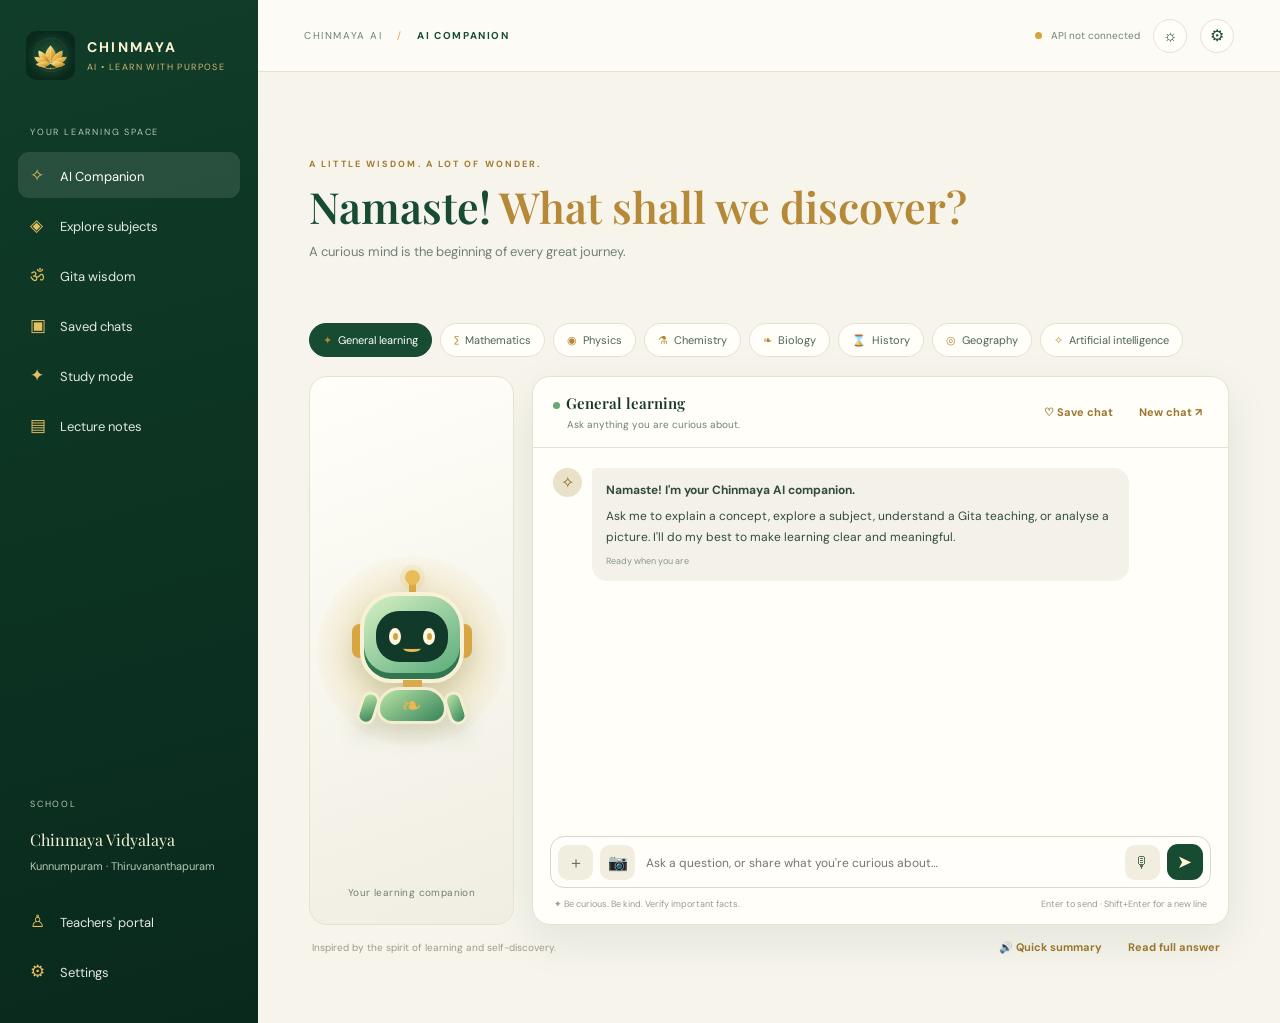
==== commit c06b27c7: "Add files via upload" ====
--- a/index.html
+++ b/index.html
@@ -1,12 +1,11 @@
-
-<!DOCTYPE html>
+<!doctype html>
 <html lang="en">
 <head>
-  <meta charset="UTF-8">
-  <meta name="viewport" content="width=device-width, initial-scale=1.0">
+  <meta charset="utf-8">
+  <meta name="viewport" content="width=device-width, initial-scale=1">
   <meta name="theme-color" content="#123d2b">
-  <meta name="description" content="Chinmaya AI — Your intelligent school learning companion.">
-  <title>Chinmaya AI | Your School Companion</title>
+  <meta name="description" content="Chinmaya AI — a thoughtful school learning companion.">
+  <title>Chinmaya AI — Learn with curiosity</title>
   <link rel="icon" href="logo.svg" type="image/svg+xml">
   <link rel="manifest" href="manifest.json">
   <link rel="stylesheet" href="style.css">
@@ -15,210 +14,46 @@
 </head>
 <body>
   <div class="app-shell">
-    <header class="topbar">
-      <a class="brand" href="#" aria-label="Chinmaya AI home">
-        <img src="logo.svg" alt="" class="brand-logo">
-        <span><strong>CHINMAYA</strong><small>AI LEARNING COMPANION</small></span>
-      </a>
-      <div class="top-actions">
-        <span class="status-pill"><i></i> AI READY</span>
-        <button class="icon-btn" id="themeToggle" aria-label="Toggle theme">☼</button>
-        <button class="teacher-button" id="teacherOpenBtn">Teacher Portal</button>
-      </div>
-    </header>
+    <aside class="sidebar" id="sidebar">
+      <a class="brand" href="#home" aria-label="Chinmaya AI home"><img src="logo.svg" alt="" class="brand-logo"><span><strong>CHINMAYA</strong><small>AI • LEARN WITH PURPOSE</small></span></a>
+      <div class="side-label">YOUR LEARNING SPACE</div>
+      <button class="nav-item active" data-view="chat"><span>✧</span> AI Companion</button>
+      <button class="nav-item" data-view="subjects"><span>◈</span> Explore subjects</button>
+      <button class="nav-item" data-view="gita"><span>ॐ</span> Gita wisdom</button>
+      <button class="nav-item" data-view="saved"><span>▣</span> Saved chats</button>
+      <button class="nav-item" data-view="study"><span>✦</span> Study mode</button>
+      <button class="nav-item" data-view="notes"><span>▤</span> Lecture notes</button>
+      <div class="sidebar-bottom"><div class="side-label">SCHOOL</div><div class="school-mini">Chinmaya Vidyalaya<br><span>Kunnumpuram · Thiruvananthapuram</span></div><button class="nav-item" id="teacherOpen"><span>♙</span> Teachers' portal</button><button class="nav-item" id="settingsOpen"><span>⚙</span> Settings</button></div>
+    </aside>
 
-    <main class="main-layout">
-      <aside class="robot-panel">
-        <div class="panel-heading">
-          <span class="eyebrow">YOUR AI COMPANION</span>
-          <span class="live-dot">● ONLINE</span>
-        </div>
-        <div class="robot-stage">
-          <div class="robot-glow"></div>
-          <div class="robot" id="robot">
-            <div class="robot-antenna"><span></span></div>
-            <div class="robot-ear left"></div>
-            <div class="robot-ear right"></div>
-            <div class="robot-head">
-              <div class="robot-leaf">✦</div>
-              <div class="robot-face">
-                <div class="robot-eyes">
-                  <span class="eye"><i class="pupil"></i></span>
-                  <span class="eye"><i class="pupil"></i></span>
-                </div>
-                <div class="robot-mouth" id="robotMouth"></div>
-              </div>
-              <div class="robot-cheek left"></div>
-              <div class="robot-cheek right"></div>
-            </div>
-            <div class="robot-neck"></div>
-            <div class="robot-body">
-              <div class="body-leaf">🌿</div>
-              <div class="body-label">CHIN YANTRA</div>
-              <div class="body-light"></div>
-            </div>
-            <div class="robot-arm left"></div>
-            <div class="robot-arm right"></div>
-            <div class="robot-leg left"></div>
-            <div class="robot-leg right"></div>
-          </div>
-          <div class="robot-shadow"></div>
-        </div>
-        <div class="robot-status">
-          <span class="status-avatar">✦</span>
-          <div><strong id="robotStatus">Ready to learn!</strong><small id="robotSubStatus">Ask me anything.</small></div>
-        </div>
-        <div class="quick-facts">
-          <div><strong>08</strong><small>SUBJECTS</small></div>
-          <div><strong>24/7</strong><small>LEARNING</small></div>
-          <div><strong>∞</strong><small>CURIOSITY</small></div>
-        </div>
-      </aside>
+    <main class="main-area" id="home">
+      <header class="topbar"><button class="mobile-menu" id="mobileMenu" aria-label="Open menu">☰</button><div class="breadcrumb">CHINMAYA AI <span>/</span> <b id="currentSection">AI COMPANION</b></div><div class="top-actions"><span class="connection" id="connectionState"><i></i> API not connected</span><button class="icon-button" id="themeToggle" title="Toggle theme" aria-label="Toggle theme">☼</button><button class="avatar-button" id="settingsQuick">⚙</button></div></header>
 
-      <section class="chat-panel">
-        <div class="chat-heading">
-          <div>
-            <span class="eyebrow">LEARNING SPACE</span>
-            <h1>What shall we <span>explore?</span></h1>
-            <p>Your curious mind is your greatest superpower.</p>
-          </div>
-          <button class="clear-button" id="clearChatBtn">↺ New chat</button>
-        </div>
+      <section class="view active" id="chatView">
+        <div class="welcome-row"><div><div class="eyebrow">A LITTLE WISDOM. A LOT OF WONDER.</div><h1>Namaste! <span>What shall we discover?</span></h1><p class="subheading">A curious mind is the beginning of every great journey.</p></div></div>
+        <div class="subject-strip" id="quickSubjects" aria-label="Choose a subject"></div>
+        <div class="chat-workspace"><aside class="robot-stage" id="robotStage" aria-label="Chinmaya AI robot companion"><div class="robot-aura"></div><div class="robot" id="robot"><div class="antenna"><i></i></div><div class="ear ear-left"></div><div class="ear ear-right"></div><div class="robot-head"><div class="robot-face"><div class="eye eye-left"><i></i></div><div class="eye eye-right"><i></i></div><div class="mouth" id="robotMouth"></div></div></div><div class="robot-neck"></div><div class="robot-body"><span class="robot-leaf">❧</span></div><div class="robot-arm robot-arm-left"></div><div class="robot-arm robot-arm-right"></div></div><div class="robot-caption" id="robotCaption">Your learning companion</div></aside><div class="chat-panel"><div class="chat-heading"><div><span class="live-dot"></span><strong id="chatSubjectName">General learning</strong><small id="chatSubjectHint">Ask anything you are curious about.</small></div><div class="chat-heading-actions"><button class="text-button" id="saveChat">♡ Save chat</button><button class="text-button" id="clearChat">New chat ↗</button></div></div>
+          <div class="messages" id="messages" aria-live="polite"><div class="message assistant"><div class="message-avatar">✧</div><div class="bubble"><b>Namaste! I'm your Chinmaya AI companion.</b><p>Ask me to explain a concept, explore a subject, understand a Gita teaching, or analyse a picture. I'll do my best to make learning clear and meaningful.</p><span class="message-time">Ready when you are</span></div></div></div>
+          <div class="attachment-preview" id="attachmentPreview" hidden></div>
+          <form class="composer" id="chatForm"><button type="button" class="tool-button" id="imageButton" title="Upload an image">＋</button><button type="button" class="tool-button" id="cameraButton" title="Take a photo">📷</button><input type="file" id="imageInput" accept="image/png,image/jpeg,image/webp" hidden><textarea id="promptInput" rows="1" placeholder="Ask a question, or share what you're curious about…" aria-label="Your message"></textarea><button type="button" class="tool-button mic-button" id="micButton" title="Voice input">🎙</button><button class="send-button" id="sendButton" type="submit" aria-label="Send message">➤</button></form>
+          <div class="composer-foot"><span>✦ Be curious. Be kind. Verify important facts.</span><span id="voiceStatus">Enter to send · Shift+Enter for a new line</span></div>
+        </div></div>
+        <div class="below-chat"><span>Inspired by the spirit of learning and self-discovery.</span><div class="speech-actions"><button id="speakLast" class="text-button">🔊 Quick summary</button><button id="speakFull" class="text-button">Read full answer</button></div></div>
+      </section>
 
-        <div class="subject-section">
-          <div class="section-label">CHOOSE YOUR SUBJECT</div>
-          <div class="subject-grid" id="subjectGrid">
-            <button class="subject-card active" data-subject="General"><span>✦</span>General</button>
-            <button class="subject-card" data-subject="Mathematics"><span>∑</span>Maths</button>
-            <button class="subject-card" data-subject="Physics"><span>⚛</span>Physics</button>
-            <button class="subject-card" data-subject="Chemistry"><span>⚗</span>Chemistry</button>
-            <button class="subject-card" data-subject="Biology"><span>⌘</span>Biology</button>
-            <button class="subject-card" data-subject="History"><span>⌛</span>History</button>
-            <button class="subject-card" data-subject="Geography"><span>🌍</span>Geography</button>
-            <button class="subject-card" data-subject="AI"><span>◈</span>AI</button>
-            <button class="subject-card" data-subject="Robotics"><span>🤖</span>Robotics</button>
-          </div>
-        </div>
-
-        <div class="chat-messages" id="chatMessages" aria-live="polite">
-          <div class="welcome-card" id="welcomeCard">
-            <div class="welcome-icon">🌱</div>
-            <h2>Namaste! I'm Chin Yantra.</h2>
-            <p>Your friendly AI learning companion. Pick a subject and ask me a question. Let's make learning fun!</p>
-            <div class="suggestion-list">
-              <button class="suggestion" data-question="Explain black holes in simple words.">What are black holes?</button>
-              <button class="suggestion" data-question="Explain photosynthesis with an easy example.">How does photosynthesis work?</button>
-              <button class="suggestion" data-question="Teach me a fascinating fact about artificial intelligence.">Tell me something about AI.</button>
-            </div>
-          </div>
-        </div>
-
-        <div class="composer-wrap">
-          <div class="attachment-preview" id="attachmentPreview" hidden>
-            <img id="attachmentImage" alt="Attached question image">
-            <button id="removeAttachmentBtn" aria-label="Remove image">×</button>
-          </div>
-          <form id="chatForm" class="composer">
-            <button type="button" class="tool-btn" id="cameraBtn" title="Ask using camera">▣</button>
-            <textarea id="messageInput" rows="1" placeholder="Ask Chin Yantra anything..." aria-label="Your question"></textarea>
-            <button type="button" class="tool-btn" id="voiceBtn" title="Voice input">🎙</button>
-            <button type="submit" class="send-btn" id="sendBtn" aria-label="Send message">➤</button>
-          </form>
-          <div class="composer-footer">
-            <span id="composerHint">Enter to send · Shift + Enter for a new line</span>
-            <span>Powered by Gemini AI</span>
-          </div>
-        </div>
-      </section>
+      <section class="view" id="subjectsView"><div class="page-heading"><div class="eyebrow">KNOWLEDGE IS AN ADVENTURE</div><h1>Explore <span>your world.</span></h1><p>Choose a learning path. Ask questions, connect ideas and learn at your own pace.</p></div><div class="subject-grid" id="subjectGrid"></div></section>
+      <section class="view" id="gitaView"><div class="page-heading"><div class="eyebrow">TIMELESS REFLECTIONS</div><h1>Wisdom for <span>everyday life.</span></h1><p>Explore the Bhagavad Gita thoughtfully, with context, questions and practical reflection.</p></div><div class="gita-feature"><div class="gita-symbol">ॐ</div><div><div class="eyebrow">A STARTING THOUGHT</div><h2>Focus on sincere effort.</h2><p>The Gita explores action, understanding, self-discipline and the search for clarity. Its teachings deserve context, careful interpretation and respectful discussion.</p><button class="gold-button" id="openSpiritualityFromGita">Ask in Spirituality ↗</button></div></div><div class="reflection-grid"><article><span>01 · ACTION</span><h3>Karma Yoga</h3><p>Reflect on doing your responsibilities sincerely without becoming overwhelmed by the result.</p></article><article><span>02 · KNOWLEDGE</span><h3>Jnana Yoga</h3><p>Explore how self-inquiry, discernment and understanding shape our choices.</p></article><article><span>03 · DEVOTION</span><h3>Bhakti Yoga</h3><p>Learn about devotion, humility and a sense of connection in the Gita.</p></article></div><p class="small-note">Verse wording and translations differ across editions. Questions about the Gita are handled in the separate Spirituality subject, with context and care.</p></section>
+      <section class="view" id="savedView"><div class="page-heading"><div class="eyebrow">YOUR LEARNING HISTORY</div><h1>Saved <span>conversations.</span></h1><p>Keep useful explanations and return to them whenever you need.</p></div><div class="saved-chat-tools"><button class="gold-button" id="saveCurrentChatFromPage">♡ Save current conversation</button><button class="outline-button" id="exportCurrentChat">Export current chat</button></div><div class="saved-chat-list" id="savedChatList"></div></section>
+      <section class="view" id="studyView"><div class="page-heading"><div class="eyebrow">LEARN • PRACTISE • REVISE</div><h1>Study <span>mode.</span></h1><p>Turn any topic into a clear lesson, revision notes and a short knowledge check.</p></div><div class="study-card"><label for="studyTopic">What topic are you studying?</label><input id="studyTopic" placeholder="e.g. Photosynthesis, fractions, the French Revolution"><label for="studyLevel">How should I explain it?</label><select id="studyLevel"><option value="simple">Simple explanation</option><option value="detailed">Detailed lesson</option><option value="exam">Exam revision</option><option value="quiz">Quiz me</option></select><button class="gold-button" id="startStudy">Create my study session ↗</button></div><div class="study-tip"><span>✧</span><div><b>Study smarter</b><p>After the explanation, ask for examples, flashcards or another quiz. Try answering before revealing the solution.</p></div></div></section>
+      <section class="view" id="notesView"><div class="page-heading"><div class="eyebrow">YOUR PERSONAL STUDY DESK</div><h1>Lecture <span>notes.</span></h1><p>Write, save and revisit your learning. Notes stay in this browser.</p></div><div class="notes-layout"><div class="notes-list-panel"><button class="gold-button full" id="newNote">＋ New note</button><div id="notesList" class="notes-list"></div></div><div class="note-editor"><input id="noteTitle" placeholder="Untitled note" aria-label="Note title"><textarea id="noteBody" placeholder="Start writing your notes…" aria-label="Note content"></textarea><div class="note-actions"><span id="noteStatus">Saved locally in this browser</span><button class="outline-button" id="addChatNote">＋ Add last AI answer</button><button class="gold-button" id="saveNote">Save note</button><button class="outline-button" id="exportNote">Export .txt</button></div></div></div></section>
     </main>
-
-    <footer class="app-footer">
-      <span>CHINMAYA AI <b>•</b> LEARN. EXPLORE. CREATE.</span>
-      <button id="notesOpenBtn">▤ Lecture Notes</button>
-    </footer>
   </div>
 
-  <!-- Camera modal -->
-  <div class="modal-backdrop" id="cameraModal" hidden>
-    <section class="modal camera-modal" role="dialog" aria-modal="true" aria-labelledby="cameraTitle">
-      <button class="modal-close" data-close="cameraModal">×</button>
-      <span class="eyebrow">VISUAL LEARNING</span>
-      <h2 id="cameraTitle">Ask with a picture</h2>
-      <p>Show me a problem, diagram or object you'd like explained.</p>
-      <video id="cameraVideo" autoplay playsinline muted></video>
-      <canvas id="cameraCanvas" hidden></canvas>
-      <div class="modal-actions">
-        <button class="secondary-btn" id="cameraStartBtn">Start camera</button>
-        <button class="primary-btn" id="captureBtn" disabled>Capture image</button>
-        <label class="secondary-btn upload-label">Upload image<input type="file" id="imageUpload" accept="image/*" hidden></label>
-      </div>
-      <p class="small-note" id="cameraStatus">Camera access requires permission and a secure connection (HTTPS or localhost).</p>
-    </section>
-  </div>
+  <div class="modal-backdrop" id="settingsModal" hidden><section class="modal" role="dialog" aria-modal="true" aria-labelledby="settingsTitle"><button class="modal-close" data-close="settingsModal" aria-label="Close">×</button><div class="eyebrow">PERSONALISE YOUR SPACE</div><h2 id="settingsTitle">Settings</h2><label>Gemini API key<input id="apiKeyInput" type="password" autocomplete="off" placeholder="Paste your API key here"></label><p class="small-note">Kept in memory for this tab only; cleared when you refresh. A browser app cannot hide a key from its user.</p><label>Model name<input id="modelInput" value="gemini-3.5-flash-lite"></label><label>Speech language<select id="speechLanguage"><option value="en-IN">English (India)</option><option value="ml-IN">Malayalam</option><option value="ta-IN">Tamil</option><option value="hi-IN">Hindi</option></select></label><label class="switch-row">Speak AI answers <input type="checkbox" id="autoSpeak"></label><label class="switch-row">Reduce motion <input type="checkbox" id="reduceMotion"></label><div class="modal-actions"><button class="outline-button" id="forgetKey">Clear key</button><button class="gold-button" id="saveSettings">Save settings</button></div></section></div>
 
-  <!-- Notes modal -->
-  <div class="modal-backdrop" id="notesModal" hidden>
-    <section class="modal notes-modal" role="dialog" aria-modal="true" aria-labelledby="notesHeading">
-      <button class="modal-close" data-close="notesModal">×</button>
-      <span class="eyebrow">YOUR PERSONAL LIBRARY</span>
-      <h2 id="notesHeading">Lecture Notes</h2>
-      <p>Save useful explanations and build your own study library.</p>
-      <div class="notes-layout">
-        <aside class="saved-notes">
-          <div class="section-label">SAVED NOTES</div>
-          <div id="savedNotesList"></div>
-          <button class="secondary-btn full-btn" id="newNoteBtn">＋ New note</button>
-        </aside>
-        <div class="note-editor">
-          <input id="notesTitle" placeholder="Note title">
-          <select id="notesSubject">
-            <option>General</option><option>Mathematics</option><option>Physics</option>
-            <option>Chemistry</option><option>Biology</option><option>History</option>
-            <option>Geography</option><option>AI</option><option>Robotics</option>
-          </select>
-          <textarea id="notesContent" placeholder="Write your notes here..."></textarea>
-          <div class="modal-actions">
-            <button class="primary-btn" id="saveNotesBtn">Save note</button>
-            <button class="secondary-btn" id="addChatToNotesBtn">Add last answer</button>
-            <button class="secondary-btn" id="downloadNotesBtn">Export TXT</button>
-          </div>
-          <small id="notesStatus" aria-live="polite"></small>
-        </div>
-      </div>
-    </section>
-  </div>
+  <div class="modal-backdrop" id="studentCameraModal" hidden><section class="modal camera-modal" role="dialog" aria-modal="true" aria-labelledby="studentCameraTitle"><button class="modal-close" data-close="studentCameraModal" aria-label="Close">×</button><div class="eyebrow">ASK WITH A PICTURE</div><h2 id="studentCameraTitle">Student camera</h2><p>Point your camera at a question, diagram or learning material. Check that no private information is visible before taking a photo.</p><video id="studentVideo" autoplay playsinline muted></video><canvas id="studentCanvas" hidden></canvas><div class="camera-actions"><button class="outline-button" id="startStudentCamera">Start camera</button><button class="gold-button" id="captureStudentPhoto" disabled>Take photo</button><button class="outline-button" id="stopStudentCamera">Stop camera</button></div><p class="small-note" id="cameraStatus">Camera access requires permission and a secure HTTPS page or localhost.</p></section></div>
 
-  <!-- Teacher portal -->
-  <div class="modal-backdrop" id="teacherModal" hidden>
-    <section class="modal teacher-modal" role="dialog" aria-modal="true" aria-labelledby="teacherHeading">
-      <button class="modal-close" data-close="teacherModal">×</button>
-      <span class="eyebrow">EDUCATOR ACCESS</span>
-      <h2 id="teacherHeading">Teacher Portal</h2>
-      <div id="teacherLogin">
-        <p>Enter the configured demo password to access classroom tools.</p>
-        <form id="teacherLoginForm">
-          <input id="teacherPasswordInput" type="password" placeholder="Teacher password" required>
-          <button class="primary-btn" type="submit">Sign in</button>
-          <small id="teacherLoginError" role="alert"></small>
-        </form>
-      </div>
-      <div id="teacherDashboard" hidden>
-        <div class="teacher-welcome"><span>✓</span><div><strong>Classroom tools</strong><small>Microphone noise monitor</small></div></div>
-        <div class="noise-card">
-          <div class="noise-top"><span>ROOM NOISE LEVEL</span><strong id="noiseValue">--</strong></div>
-          <div class="noise-meter"><div id="noiseBar"></div></div>
-          <div class="noise-labels"><span>Quiet</span><span>Moderate</span><span>Loud</span></div>
-          <p id="noiseStatus">Start monitoring to measure relative microphone activity.</p>
-          <div class="modal-actions">
-            <button class="primary-btn" id="startMonitorBtn">Start monitor</button>
-            <button class="secondary-btn" id="stopMonitorBtn" disabled>Stop</button>
-          </div>
-        </div>
-        <div class="alarm-banner" id="noiseAlert" hidden>⚠ Classroom noise is above the configured threshold.</div>
-        <button class="secondary-btn full-btn" id="teacherLogoutBtn">Log out</button>
-      </div>
-    </section>
-  </div>
+  <div class="modal-backdrop" id="teacherModal" hidden><section class="modal teacher-modal" role="dialog" aria-modal="true" aria-labelledby="teacherTitle"><button class="modal-close" data-close="teacherModal" aria-label="Close">×</button><div id="teacherLogin"><div class="eyebrow">FACULTY SPACE</div><h2 id="teacherTitle">Teachers' portal</h2><p>Enter the demo PIN to open classroom tools.</p><label>Teacher PIN<input id="teacherPin" type="password" inputmode="numeric" maxlength="8" placeholder="Enter PIN"></label><button class="gold-button full" id="teacherLoginButton">Open portal</button><p class="small-note">Demo PIN: 1234. This is not secure authentication.</p></div><div id="teacherDashboard" hidden><div class="eyebrow">CLASSROOM TOOLS</div><h2>Welcome, teacher.</h2><p>Camera preview and a relative room-sound monitor. Nothing is recorded or uploaded.</p><div class="teacher-tools"><div class="teacher-timer"><b>Classroom lesson timer</b><p>Keep activities and explanations on track.</p><div class="timer-controls"><input id="lessonMinutes" type="number" min="1" max="180" value="10" aria-label="Timer minutes"><span>minutes</span><button class="gold-button" id="startLessonTimer">Start</button><button class="outline-button" id="pauseLessonTimer">Pause</button><button class="outline-button" id="resetLessonTimer">Reset</button></div><div class="lesson-countdown" id="lessonCountdown" role="timer" aria-live="polite">10:00</div><p class="small-note" id="lessonTimerStatus">A simple on-screen classroom timer. It does not record anything.</p></div><button class="outline-button" id="startCamera">Open camera</button><button class="outline-button" id="stopCamera">Close camera</button><video id="teacherVideo" autoplay playsinline muted></video><button class="gold-button full" id="startNoise">Start noise monitor</button><div class="meter"><div id="noiseFill"></div></div><div class="noise-readout" id="noiseReadout">Microphone monitor is off</div><div class="alert-line" id="noiseAlert" hidden>Room sound is above the selected threshold.</div><button class="outline-button" id="stopNoise">Stop monitor</button></div><button class="text-button logout" id="teacherLogout">Log out</button></div></section></div>
 
   <div class="toast" id="toast" role="status" aria-live="polite"></div>
 </body>
--- a/style.css
+++ b/style.css
@@ -1,6 +1,39 @@
-:root{color-scheme:light;--page:#eff6eb;--surface:#fff;--surface-2:#f5f8f0;--surface-3:#e8f0e3;--text:#183d2d;--muted:#708074;--line:#dce7d8;--green:#176b45;--green-dark:#104b34;--orange:#f28a27;--orange-light:#fff0db;--shadow:0 16px 44px rgba(35,72,44,.09);--radius:22px}
-*{box-sizing:border-box}html{min-height:100%;scroll-behavior:smooth}body{margin:0;background:radial-gradient(ellipse at 8% 10%,rgba(189,220,170,.28),transparent 35%),radial-gradient(ellipse at 95% 90%,rgba(255,202,139,.18),transparent 32%),var(--page);color:var(--text);font-family:Inter,ui-sans-serif,system-ui,-apple-system,BlinkMacSystemFont,"Segoe UI",sans-serif}button,input,textarea,select{font:inherit}button{cursor:pointer}button:disabled{cursor:not-allowed;opacity:.5}button:focus-visible,input:focus-visible,textarea:focus-visible,select:focus-visible{outline:3px solid rgba(242,138,39,.5);outline-offset:3px}[hidden],.hidden{display:none!important}.app-shell{max-width:1680px;min-height:100vh;margin:auto;padding:0 28px}.topbar{min-height:82px;display:flex;align-items:center;justify-content:space-between;gap:18px;border-bottom:1px solid var(--line)}.brand{display:flex;align-items:center;gap:12px;color:inherit;text-decoration:none}.brand-mark{width:46px;height:46px;display:grid;place-items:center;border-radius:15px;background:var(--green);color:white;box-shadow:0 7px 16px #34764b38}.brand-mark svg{width:32px;height:32px}.brand strong{display:block;letter-spacing:.08em;font-size:14px}.brand small{display:block;color:var(--muted);margin-top:4px;font-size:10px}.header-status{display:flex;align-items:center;gap:8px;color:var(--muted);font-size:12px}.status-dot{display:inline-block;width:8px;height:8px;border-radius:50%;background:#65a66d;box-shadow:0 0 0 4px #65a66d20}.header-actions{display:flex;align-items:center;gap:10px}.icon-button,.button,.text-button{border:1px solid var(--line);border-radius:12px;background:white;color:var(--text);padding:10px 13px;font-size:12px;font-weight:650;transition:.18s ease}.icon-button:hover,.button:hover{transform:translateY(-1px);border-color:var(--green)}.button-primary,.button-dark{background:var(--green);color:#fff;border-color:var(--green)}.button-dark{background:var(--green-dark)}.button-outline{background:transparent}.full-button{width:100%;justify-content:center}.text-button{border:0;background:transparent;color:var(--green);padding:8px}.hero-grid{padding:25px 0 10px}.welcome-panel{position:relative;overflow:hidden;min-height:225px;padding:34px 42px;border:1px solid var(--line);border-radius:26px;background:linear-gradient(115deg,#f9fbf4,#eaf4e5 62%,#fff0df);display:flex;flex-direction:column;justify-content:space-between}.eyebrow{color:var(--green);font-size:10px;font-weight:850;letter-spacing:.15em}.welcome-copy{position:relative;z-index:1;max-width:760px}.welcome-copy h2{margin:10px 0;font-size:clamp(32px,4vw,54px);line-height:1.02;letter-spacing:-.055em;color:#183d2d}.welcome-copy h2 span{color:#23734d}.welcome-copy p{max-width:590px;margin:0;color:var(--muted);font-size:14px;line-height:1.7}.quick-stats{display:flex;gap:10px;margin-top:20px;position:relative;z-index:1}.quick-stats>div{display:grid;grid-template-columns:25px auto;column-gap:8px;align-items:center;padding:9px 13px;border:1px solid #ffffffb0;background:#ffffffbd;border-radius:14px;min-width:120px}.quick-stats strong{font-size:15px}.quick-stats small{grid-column:2;color:var(--muted);font-size:9px}.stat-icon{grid-row:span 2;font-size:20px}.green-icon{color:var(--green)}.orange-icon{color:var(--orange)}.welcome-decoration{position:absolute;right:9%;top:25%;color:#8fb89a;opacity:.16;font-size:150px;pointer-events:none}.deco-ring{right:8%;top:15%;width:230px;height:230px;border:2px dashed #7eae88;border-radius:50%;background:transparent}.subjects-section{padding:25px 0 20px}.section-heading{display:flex;align-items:end;justify-content:space-between;gap:12px}.section-heading h2{margin:7px 0 0;font-size:24px;letter-spacing:-.04em}.section-note{font-size:11px;color:var(--muted)}.subject-grid{display:grid;grid-template-columns:repeat(4,minmax(0,1fr));gap:10px;margin-top:15px}.subject-card{display:flex;align-items:center;gap:10px;min-width:0;padding:13px;border:1px solid var(--line);border-radius:15px;background:#fff;color:var(--text);text-align:left;transition:.18s ease}.subject-card:hover{transform:translateY(-2px);box-shadow:var(--shadow)}.subject-card[aria-pressed=true]{border-color:var(--green);background:#edf7eb;box-shadow:0 0 0 2px #176b4517}.subject-icon{display:grid;place-items:center;flex:0 0 34px;width:34px;height:34px;border-radius:11px;background:#e8f2e4;color:var(--green);font-size:18px}.subject-card strong,.subject-card small{display:block}.subject-card strong{font-size:12px}.subject-card small{margin-top:3px;color:var(--muted);font-size:10px}.workspace-grid{display:grid;grid-template-columns:minmax(230px,280px) minmax(0,1fr) minmax(220px,265px);gap:18px;align-items:start;padding:10px 0 28px}.panel{min-width:0;background:var(--surface);border:1px solid var(--line);border-radius:var(--radius);box-shadow:var(--shadow)}.robot-card{position:sticky;top:16px;min-height:560px;padding:18px 16px;display:flex;flex-direction:column;align-items:center;overflow:hidden;background:linear-gradient(165deg,#fff 35%,#f0f7ed)}.robot-orbit{position:absolute;border:1px solid #8bb99338;border-radius:50%;pointer-events:none}.orbit-one{width:230px;height:230px;top:115px}.orbit-two{width:195px;height:195px;top:132px;border-style:dashed;animation:spin 48s linear infinite}.robot-badge{align-self:flex-start;display:flex;align-items:center;gap:8px;padding:7px 10px;border-radius:99px;background:#eef6e9;color:var(--green);font-size:10px;font-weight:700;z-index:2}.robot-stage{position:relative;isolation:isolate;width:100%;height:300px;display:grid;place-items:center;margin:12px 0 0;background:radial-gradient(ellipse,#d9ecd2a0,transparent 67%)}.robot-shadow{position:absolute;bottom:18px;width:120px;height:15px;border-radius:50%;background:#33593420;filter:blur(7px)}.robot{position:relative;width:186px;height:258px;transform-origin:50% 85%;animation:breathe 4s ease-in-out infinite}.robot-antenna{position:absolute;z-index:1;top:11px;left:86px;width:14px;height:33px;border-radius:10px;background:#9ebd9a}.robot-antenna span{position:absolute;top:-10px;left:-4px;width:22px;height:22px;border:4px solid #fff0db;border-radius:50%;background:var(--orange);box-shadow:0 0 18px #ef9b4580;animation:glow 2.5s infinite}.robot-head{position:absolute;z-index:3;left:16px;top:37px;width:154px;height:133px;border:3px solid #b7c9b2;border-radius:48px 48px 42px 42px;background:linear-gradient(145deg,#fff,#e1eddb 72%);box-shadow:inset -8px -9px 16px #4779491f,0 14px 23px #2c5b351f}.head-panel{position:absolute;top:25px;left:12px;right:12px;height:78px;border-radius:27px;background:linear-gradient(145deg,#244a39,#173629);box-shadow:inset 0 3px 8px #0003}.head-screw{position:absolute;top:-18px;width:5px;height:5px;border-radius:50%;background:#a6c79e}.screw-left{left:4px}.screw-right{right:4px}.ear{position:absolute;top:87px;width:22px;height:43px;border:3px solid #a5c39f;background:#d8e8d1;border-radius:10px;z-index:4}.ear-left{left:3px}.ear-right{right:3px}.eye{position:absolute;z-index:5;top:53px;width:21px;height:26px;border-radius:50%;background:#a8f1c0;box-shadow:0 0 13px #81f7a38c;overflow:hidden}.eye-left{left:42px}.eye-right{right:42px}.pupil{position:absolute;left:7px;top:7px;width:7px;height:9px;border-radius:50%;background:#fff;transition:transform .08s linear}.eye-shine{position:absolute;left:5px;top:4px;width:4px;height:4px;border-radius:50%;background:white}.brow{position:absolute;z-index:5;top:44px;width:17px;height:3px;border-radius:4px;background:#9dc9a1}.brow-left{left:43px}.brow-right{right:43px}.nose{display:none}.cheek{position:absolute;z-index:5;top:93px;width:15px;height:5px;border-radius:50%;background:#f0966e95}.cheek-left{left:20px}.cheek-right{right:20px}.mouth{position:absolute;z-index:5;left:50%;top:105px;transform:translateX(-50%);width:22px;height:8px;border-bottom:3px solid #f6c89c;border-radius:0 0 20px 20px}.leaf-emblem{position:absolute;bottom:5px;left:50%;transform:translateX(-50%);width:23px;height:23px;color:var(--green)}.leaf-emblem svg{width:100%;height:100%}.robot-neck{position:absolute;left:76px;top:164px;width:34px;height:20px;border-radius:0 0 9px 9px;background:#a6c79e}.robot-body{position:absolute;top:178px;left:37px;width:112px;height:74px;border:3px solid #b7c9b2;border-radius:32px 32px 24px 24px;background:linear-gradient(145deg,#fff,#dcebd5);box-shadow:0 12px 20px #2c5b351c;display:flex;align-items:center;flex-direction:column}.body-shoulder{position:absolute;top:8px;width:18px;height:30px;border-radius:12px;background:#c9dfc2}.shoulder-left{left:-12px}.shoulder-right{right:-12px}.chest-panel{display:flex;align-items:center;justify-content:center;gap:4px;flex-wrap:wrap;width:44px;height:43px;margin-top:10px;border:1px solid #c9dfc2;border-radius:12px}.chest-light{width:5px;height:5px;border-radius:50%;background:var(--orange)}.chest-leaf{flex-basis:100%;text-align:center;color:var(--green);font-size:11px;line-height:10px}.arm,.hand{display:none}.robot-intro{text-align:center;z-index:1}.robot-intro h1{margin:7px 0;font-size:21px;letter-spacing:-.04em}.robot-intro p{margin:0;color:var(--muted);font-size:11px;line-height:1.6}.robot-footer{display:flex;justify-content:space-between;gap:8px;width:100%;margin-top:auto;padding-top:17px;border-top:1px solid var(--line);color:var(--muted);font-size:9px}.mini-leaf{color:var(--green)}.robot-version{letter-spacing:.1em}.robot-stage[data-expression=thinking] .robot{animation:think 1.1s ease-in-out infinite}.robot-stage[data-expression=speaking] .mouth{height:13px;width:24px;border:2px solid #f6c89c;background:#c87564;border-radius:50%}.robot-stage[data-expression=happy] .mouth{height:11px;width:29px;border-bottom-width:4px}.robot-stage.blinking .eye{height:3px;top:64px}.workspace-grid>.chat-panel{padding:20px;min-height:610px;display:flex;flex-direction:column}.chat-header{display:flex;justify-content:space-between;align-items:center;gap:12px}.chat-heading{display:flex;align-items:center;gap:11px}.chat-avatar{display:grid;place-items:center;width:39px;height:39px;border-radius:13px;background:#e8f2e4;color:var(--green);font-size:20px}.chat-header h2{margin:0;font-size:18px;letter-spacing:-.035em}.chat-header p{margin:5px 0 0;color:var(--muted);font-size:10px}.chat-header p .status-dot{width:6px;height:6px;margin-right:5px}.chat-tools{display:flex;gap:7px}.suggestions{display:flex;gap:7px;flex-wrap:wrap;margin:17px 0 5px}.suggestion-chip{border:1px solid var(--line);border-radius:99px;background:#fff;color:var(--muted);padding:7px 10px;font-size:10px}.suggestion-chip:hover{border-color:var(--orange);background:var(--orange-light);color:var(--text)}.messages{display:flex;flex:1;flex-direction:column;gap:17px;min-height:260px;max-height:490px;overflow-y:auto;padding:16px 3px}.empty-state{text-align:center;margin:auto;max-width:340px;color:var(--muted)}.empty-spark{font-size:30px;color:var(--orange)}.empty-state h3{color:var(--text);font-size:15px}.empty-state p{font-size:11px;line-height:1.6}.message-row{display:flex;align-items:flex-start;gap:9px;animation:fadein .25s ease}.message-row.user{justify-content:flex-end}.message-avatar{display:grid;place-items:center;flex:0 0 30px;height:30px;border-radius:10px;background:#e2f0df;color:var(--green)}.message-content{max-width:min(88%,680px);min-width:0}.message-bubble{padding:12px 14px;border:1px solid var(--line);border-radius:5px 16px 16px 16px;background:var(--surface-2);font-size:12px;line-height:1.75;white-space:pre-wrap;overflow-wrap:anywhere}.message-row.user .message-bubble{border:0;border-radius:16px 5px 16px 16px;background:var(--green);color:white}.message-meta{margin:5px 3px 0;color:var(--muted);font-size:9px}.message-row.user .message-avatar{display:none}.message-row.user .message-content{display:flex;flex-direction:column;align-items:flex-end}.message-actions{display:flex;gap:8px;margin:5px 0 0 3px}.message-action{border:0;background:transparent;color:var(--green);font-size:10px;padding:3px}.typing-indicator{display:flex;gap:5px;align-items:center;min-height:37px}.typing-indicator span{width:6px;height:6px;border-radius:50%;background:var(--green);animation:bounce .65s infinite alternate}.typing-indicator span:nth-child(2){animation-delay:.16s}.typing-indicator span:nth-child(3){animation-delay:.32s}.chat-composer{border:1px solid var(--line);border-radius:17px;padding:12px;background:#fff}.chat-composer textarea{width:100%;border:0;outline:0;resize:vertical;min-height:52px;max-height:140px;padding:4px;color:var(--text);font-size:12px}.composer-actions{display:flex;justify-content:space-between;align-items:center;gap:10px}.composer-left{display:flex;gap:7px}.tool-button{border:1px solid var(--line);background:var(--surface-2);color:var(--text);border-radius:11px;padding:8px 10px;font-size:10px}.tool-button.listening{background:#fff0df;border-color:var(--orange)}.send-button{display:flex;gap:10px;align-items:center;border:0;border-radius:12px;background:var(--green);color:#fff;padding:10px 16px;font-size:11px;font-weight:750}.composer-hint{display:flex;justify-content:space-between;margin-top:8px;color:var(--muted);font-size:9px}.side-column{display:flex;flex-direction:column;gap:13px}.side-card{padding:16px}.side-card-title{display:flex;align-items:center;gap:10px;padding-bottom:13px;border-bottom:1px solid var(--line)}.side-icon{font-size:23px;color:var(--green)}.side-card h3{margin:0;font-size:13px}.side-card-title p{margin:3px 0 0;color:var(--muted);font-size:10px}.boost-action{width:100%;display:flex;align-items:center;gap:10px;text-align:left;border:0;border-bottom:1px solid var(--line);background:transparent;padding:12px 2px;color:var(--green)}.boost-action>span:first-child{font-size:18px}.boost-action strong,.boost-action small{display:block}.boost-action strong{font-size:10px;color:var(--text)}.boost-action small{font-size:9px;color:var(--muted);margin-top:3px}.boost-action .arrow{margin-left:auto}.monitor-card h3{margin:8px 0 5px}.monitor-card>p{color:var(--muted);font-size:10px;line-height:1.55}.monitor-top{display:flex;align-items:center;justify-content:space-between}.monitor-symbol{font-size:22px;color:var(--green)}.teacher-chip{border-radius:99px;background:#eaf4e5;color:var(--green);padding:6px 9px;font-size:8px;font-weight:850;letter-spacing:.08em}.monitor-status{display:flex;align-items:center;gap:8px;padding:10px;border-radius:12px;background:var(--surface-2);color:var(--muted);font-size:9px;margin:10px 0}.muted-dot{background:#b5c2b5;box-shadow:none}.privacy-note{display:block;color:var(--muted);font-size:9px;line-height:1.55;text-align:center;margin:10px 0 0}.tip-card{display:flex;gap:10px;padding:14px;border-radius:17px;background:var(--orange-light);color:#805a2d}.tip-card>span{font-size:18px}.tip-card p{margin:0;font-size:10px;line-height:1.6}.footer{display:flex;justify-content:space-between;gap:10px;padding:20px 5px 28px;border-top:1px solid var(--line);color:var(--muted);font-size:10px}.footer-leaf{color:var(--green)}.modal-backdrop{position:fixed;z-index:50;inset:0;display:grid;place-items:center;padding:18px;background:#10291dcc;backdrop-filter:blur(7px)}.modal{position:relative;width:min(100%,680px);max-height:92vh;overflow:auto;padding:27px;border:1px solid var(--line);border-radius:22px;background:#fff;box-shadow:0 25px 80px #0003}.small-modal{width:min(100%,430px)}.modal h2{margin:8px 0;font-size:25px;letter-spacing:-.04em}.modal-subtitle{color:var(--muted);font-size:12px;line-height:1.65}.modal-close{position:absolute;right:15px;top:13px;border:0;background:transparent;color:var(--muted);font-size:25px}.modal label{display:block;margin:13px 0 6px;font-size:11px;font-weight:700}.modal input,.modal textarea,.modal select{width:100%;border:1px solid var(--line);border-radius:11px;padding:11px;background:#fbfcf9;color:var(--text);font-size:12px}.password-wrap{display:flex;gap:7px}.password-wrap input{flex:1;min-width:0}.password-wrap button{border:1px solid var(--line);border-radius:10px;background:#fff;padding:0 12px;color:var(--green);font-size:10px}.modal-emblem{display:grid;place-items:center;width:43px;height:43px;border-radius:14px;background:#e8f2e4;color:var(--green);font-size:22px;margin-bottom:12px}.form-error{color:#b42318;font-size:10px;min-height:14px}.security-note{color:var(--muted);font-size:9px;line-height:1.55;margin-top:13px}.key-backdrop{z-index:100}.key-modal{border-top:5px solid var(--green)}.video-wrap{position:relative;min-height:230px;margin:14px 0;border-radius:14px;overflow:hidden;background:#14291f}.video-wrap video{width:100%;max-height:360px;display:block;object-fit:contain}.video-placeholder{position:absolute;inset:0;display:flex;flex-direction:column;align-items:center;justify-content:center;gap:7px;color:#fff}.video-placeholder span{font-size:34px}.video-placeholder small{opacity:.7}.modal-actions,.monitor-controls,.notes-toolbar{display:flex;flex-wrap:wrap;gap:8px;margin-top:14px}.inline-status{font-size:10px;color:var(--muted);min-height:15px}.monitor-modal-head{display:flex;justify-content:space-between;gap:12px}.meter-card{padding:18px;border:1px solid var(--line);border-radius:16px;background:var(--surface-2);margin:15px 0}.meter-readout{display:flex;align-items:baseline;gap:8px}.meter-readout span{font-size:34px;font-weight:800}.meter-readout small,.meter-labels,.settings-row small{color:var(--muted);font-size:10px}.meter-track{height:12px;border-radius:99px;background:#dfe9dc;overflow:hidden;margin:13px 0 7px}.meter-fill{height:100%;width:0;background:linear-gradient(90deg,#7ebc75,#f0b04d,#d74b43);transition:width .15s}.meter-labels{display:flex;justify-content:space-between}.settings-row{margin:16px 0}.settings-row label{display:flex;justify-content:space-between}.settings-row input{width:100%}.alarm-overlay{position:fixed;z-index:80;inset:0;display:grid;place-items:center;padding:18px;background:#b9002deF;color:#fff}.alarm-card{width:min(100%,650px);padding:35px;border:1px solid #ffffff70;border-radius:25px;background:#a90029;text-align:center}.alarm-card h2{font-size:clamp(25px,4vw,44px)}.alarm-card p{font-size:13px}.alarm-pulse{font-size:30px}.alarm-actions{display:flex;justify-content:center;gap:10px;margin-top:20px}.toast-region{position:fixed;right:18px;bottom:18px;z-index:120;display:grid;gap:8px}.toast{max-width:340px;padding:12px 15px;border-radius:12px;background:#173d2c;color:#fff;font-size:11px;box-shadow:var(--shadow)}.toast.warning{background:#805a2d}.toast.error{background:#9c2929}.notes-modal{width:min(100%,720px)}.notes-modal textarea{resize:vertical;min-height:180px;line-height:1.6}.saved-notes{display:grid;gap:7px;margin-top:14px}.saved-note-row{display:flex;gap:8px;align-items:center;padding:8px;border:1px solid var(--line);border-radius:11px;background:var(--surface-2)}.saved-note-open{flex:1;text-align:left;border:0;background:transparent;color:var(--text);font-size:10px}.saved-note-delete{border:0;background:transparent;color:#a33;font-size:10px}.sr-only{position:absolute;width:1px;height:1px;padding:0;margin:-1px;overflow:hidden;clip:rect(0,0,0,0);white-space:nowrap;border:0}
-@keyframes breathe{0%,100%{transform:translateY(0)}50%{transform:translateY(-5px)}}@keyframes think{0%,100%{transform:translateY(0) rotate(0)}50%{transform:translateY(-5px) rotate(2deg)}}@keyframes glow{50%{box-shadow:0 0 24px #ef9b45b0}}@keyframes spin{to{transform:rotate(360deg)}}@keyframes bounce{to{transform:translateY(-4px);opacity:.5}}@keyframes fadein{from{opacity:0;transform:translateY(5px)}to{opacity:1;transform:none}}
-@media(max-width:1100px){.workspace-grid{grid-template-columns:230px minmax(0,1fr)}.side-column{grid-column:1/-1;display:grid;grid-template-columns:repeat(3,minmax(0,1fr))}.robot-card{min-height:550px}.subject-grid{grid-template-columns:repeat(4,minmax(0,1fr))}}
-@media(max-width:760px){.app-shell{padding:0 14px}.topbar{min-height:70px}.header-status{display:none}.hero-grid{padding-top:15px}.welcome-panel{padding:25px 22px;min-height:250px}.quick-stats{flex-wrap:wrap}.section-heading{align-items:flex-start;flex-direction:column}.subject-grid{grid-template-columns:repeat(2,minmax(0,1fr))}.workspace-grid{grid-template-columns:1fr}.robot-card{position:relative;top:auto;min-height:420px}.robot-stage{height:250px}.workspace-grid>.chat-panel{min-height:570px;padding:14px}.side-column{grid-template-columns:1fr}.footer{flex-direction:column}.brand small{display:none}.header-actions{gap:5px}.header-actions .button{padding:8px;font-size:10px}.alarm-card{padding:25px 18px}}
-@media(prefers-reduced-motion:reduce){*,*::before,*::after{scroll-behavior:auto!important;animation-duration:.01ms!important;animation-iteration-count:1!important;transition-duration:.01ms!important}}
+@import url('https://fonts.googleapis.com/css2?family=DM+Sans:wght@400;500;600;700&family=Playfair+Display:wght@500;600;700&display=swap');
+:root{--bg:#f6f4eb;--surface:#fffef9;--surface2:#f0eee2;--ink:#193729;--muted:#718075;--green:#174b32;--green2:#286746;--gold:#d6a642;--gold2:#f1d68a;--line:#e6e1d2;--shadow:0 16px 45px rgba(26,55,39,.08)}
+*{box-sizing:border-box}body{margin:0;background:var(--bg);color:var(--ink);font-family:'DM Sans',sans-serif;min-height:100vh}button,input,textarea,select{font:inherit}button{cursor:pointer}.app-shell{min-height:100vh;display:grid;grid-template-columns:258px 1fr}.sidebar{background:linear-gradient(165deg,#103d29,#09291c);color:#f7f0d8;padding:27px 18px;display:flex;flex-direction:column;min-height:100vh}.brand{display:flex;align-items:center;gap:12px;text-decoration:none;color:#fff4d4;padding:4px 8px 34px}.brand-logo{width:49px;height:49px}.brand strong{display:block;font-size:14px;letter-spacing:2.2px}.brand small{display:block;font-size:9px;letter-spacing:1.4px;color:#d4b76e;margin-top:5px}.side-label{font-size:9px;letter-spacing:1.8px;color:#b7c6b4;padding:12px 12px}.nav-item{border:0;background:transparent;color:#e3eadf;text-align:left;width:100%;padding:12px;border-radius:11px;margin:2px 0;font-size:13px;transition:.2s}.nav-item span{display:inline-block;width:27px;color:#e5bf62;font-size:17px}.nav-item:hover,.nav-item.active{background:rgba(255,255,255,.11);color:#fff}.sidebar-bottom{margin-top:auto}.school-mini{font-family:'Playfair Display',serif;font-size:16px;padding:6px 12px 20px;line-height:1.5}.school-mini span{font:11px 'DM Sans',sans-serif;color:#b7c6b4}.main-area{min-width:0}.topbar{height:72px;border-bottom:1px solid var(--line);display:flex;align-items:center;justify-content:space-between;padding:0 4.5%;background:rgba(255,254,249,.74)}.breadcrumb{font-size:10px;letter-spacing:1.6px;color:var(--muted)}.breadcrumb span{padding:0 10px;color:var(--gold)}.breadcrumb b{color:var(--green)}.top-actions{display:flex;align-items:center;gap:13px}.connection{font-size:10px;color:var(--muted)}.connection i,.live-dot{display:inline-block;width:7px;height:7px;background:#d4a342;border-radius:50%;margin-right:6px}.icon-button,.avatar-button,.mobile-menu{border:1px solid var(--line);background:var(--surface);color:var(--green);border-radius:50%;width:34px;height:34px}.mobile-menu{display:none}.view{display:none;padding:36px 5% 54px;max-width:1500px;margin:auto}.view.active{display:block}.welcome-row{display:flex;align-items:center;justify-content:space-between;gap:30px;min-height:205px}.eyebrow{font-size:9px;letter-spacing:2.1px;color:#a17b31;font-weight:700}.welcome-row h1,.page-heading h1{font:600 clamp(29px,3.4vw,43px) 'Playfair Display',serif;line-height:1.15;margin:12px 0 9px;color:var(--green)}h1 span{color:#b58937}.subheading,.page-heading p{font-size:13px;color:var(--muted);margin:0;line-height:1.7}.robot-stage{width:220px;height:190px;position:relative;flex:none;display:flex;align-items:center;justify-content:center}.robot-aura{position:absolute;width:175px;height:145px;background:radial-gradient(ellipse,#e8d59b 0%,rgba(232,213,155,.08) 70%,transparent 72%);border-radius:50%}.robot{position:relative;width:120px;height:150px;animation:float 4s ease-in-out infinite;filter:drop-shadow(0 12px 10px #163b2a20)}@keyframes float{50%{transform:translateY(-7px)}}.antenna{position:absolute;top:0;left:57px;width:7px;height:18px;background:var(--gold);border-radius:6px}.antenna i{position:absolute;top:-6px;left:-4px;width:15px;height:15px;border-radius:50%;background:#e8bd58;box-shadow:0 0 0 5px #e8bd582b}.ear{position:absolute;top:48px;width:15px;height:34px;background:#d7a642;border-radius:8px}.ear-left{left:0}.ear-right{right:0}.robot-head{position:absolute;top:16px;left:8px;width:104px;height:91px;border-radius:36px 36px 31px 31px;background:linear-gradient(145deg,#d7f0c5,#55a977);border:4px solid #f8f1d8;box-shadow:inset 0 -6px 0 #31764e}.robot-face{position:absolute;inset:15px 12px 17px;background:#123a2a;border-radius:23px;display:flex;justify-content:center;align-items:center;gap:22px}.eye{width:12px;height:17px;background:#fff8df;border-radius:50%;position:relative;overflow:hidden}.eye i{position:absolute;width:5px;height:7px;background:#d5a23e;border-radius:50%;left:4px;top:5px}.mouth{position:absolute;bottom:10px;width:18px;height:7px;border-bottom:3px solid #e8b94f;border-radius:50%;transition:.12s}.robot.thinking .mouth{height:5px;width:9px;border:2px solid #e8b94f;border-radius:50%}.robot.speaking .mouth{height:13px;width:13px;background:#e8b94f;border:0;border-radius:50%;animation:lip .18s infinite alternate}@keyframes lip{to{transform:scaleY(.45)}}.robot-neck{position:absolute;top:104px;left:51px;width:19px;height:10px;background:#d8aa4b}.robot-body{position:absolute;top:111px;left:25px;width:70px;height:37px;border-radius:22px 22px 15px 15px;background:linear-gradient(145deg,#b9e4a5,#36845a);border:3px solid #f5edd1;display:grid;place-items:center}.robot-leaf{color:#e9b74e;font-size:25px;line-height:1}.robot-caption{position:absolute;bottom:0;color:#9a895e;font-size:9px;letter-spacing:1px}.subject-strip{display:flex;gap:8px;overflow:auto;padding:10px 0 19px}.subject-chip{white-space:nowrap;border:1px solid var(--line);background:var(--surface);border-radius:30px;padding:9px 13px;color:#4c6555;font-size:11px}.subject-chip span{color:#b38631;margin-right:6px}.subject-chip.selected{background:#174b32;color:white;border-color:#174b32}.chat-panel{background:var(--surface);border:1px solid var(--line);border-radius:18px;box-shadow:var(--shadow);overflow:hidden}.chat-heading{padding:16px 20px;border-bottom:1px solid var(--line);display:flex;justify-content:space-between;align-items:center}.chat-heading strong{font:600 15px 'Playfair Display',serif}.chat-heading small{display:block;color:var(--muted);font-size:10px;margin:4px 0 0 14px}.chat-heading .live-dot{background:#68a875}.text-button{border:0;background:transparent;color:#9b762e;font-size:11px;font-weight:700}.messages{height:min(42vh,410px);min-height:230px;overflow:auto;padding:20px;display:flex;flex-direction:column;gap:16px}.message{display:flex;gap:10px;max-width:88%;align-items:flex-start}.message.user{align-self:flex-end;flex-direction:row-reverse}.message-avatar{flex:none;width:29px;height:29px;border-radius:50%;display:grid;place-items:center;background:#e9e2c8;color:#8b692c}.message.user .message-avatar{background:#dce9d8;color:#22593b}.bubble{background:#f4f2e8;border-radius:4px 15px 15px 15px;padding:12px 14px;font-size:12px;line-height:1.7;color:#314c3c;white-space:normal;overflow-wrap:anywhere}.message.user .bubble{background:#e2eddf;border-radius:15px 4px 15px 15px}.bubble p{margin:6px 0}.bubble .message-time{font-size:9px;color:#89968a;display:block;margin-top:7px}.bubble pre{white-space:pre-wrap;overflow-wrap:anywhere}.composer{margin:0 17px;border:1px solid #ddd6c3;border-radius:14px;display:flex;align-items:flex-end;padding:7px;gap:7px;background:#fffefa}.composer textarea{resize:none;border:0;outline:0;background:transparent;flex:1;min-width:0;padding:9px 4px;color:var(--ink);max-height:120px;font-size:12px}.tool-button{border:0;background:#f1eddf;color:#55705b;border-radius:10px;width:35px;height:35px;flex:none}.send-button{width:36px;height:36px;border:0;border-radius:11px;background:var(--green);color:#fff4d5;font-size:18px}.composer-foot{padding:10px 21px 14px;display:flex;justify-content:space-between;color:#9a9c8d;font-size:9px}.attachment-preview{padding:10px 20px 0}.attachment-preview img{max-width:120px;max-height:90px;border-radius:8px}.below-chat{display:flex;justify-content:space-between;padding:14px 3px;color:#9a9c8d;font-size:10px}.page-heading{margin:8px 0 27px}.page-heading h1{margin-bottom:8px}.subject-grid{display:grid;grid-template-columns:repeat(3,minmax(0,1fr));gap:14px}.subject-card{background:var(--surface);border:1px solid var(--line);border-radius:15px;padding:20px;text-align:left;min-height:150px;transition:.2s;color:var(--ink)}.subject-card:hover{transform:translateY(-3px);box-shadow:var(--shadow);border-color:#d4b76e}.subject-card .subject-icon{font-size:25px;color:#bd913a;background:#f4efdf;border-radius:12px;width:45px;height:45px;display:grid;place-items:center;margin-bottom:14px}.subject-card b{font:600 17px 'Playfair Display',serif;display:block}.subject-card small{color:var(--muted);font-size:10px;display:block;margin-top:6px;line-height:1.5}.gita-feature{display:grid;grid-template-columns:170px 1fr;gap:25px;align-items:center;padding:28px;border-radius:18px;background:linear-gradient(120deg,#103d29,#20563b);color:#fff4d8}.gita-symbol{font:90px 'Playfair Display',serif;color:#e5c16b;text-align:center}.gita-feature h2{font:600 27px 'Playfair Display',serif;margin:8px 0}.gita-feature p{color:#d5e0d2;font-size:12px;line-height:1.8;max-width:650px}.gold-button{background:linear-gradient(135deg,#e8c66f,#c99738);border:0;border-radius:10px;padding:11px 15px;color:#253c2d;font-size:11px;font-weight:700}.gita-feature .gold-button{margin-top:8px}.reflection-grid{display:grid;grid-template-columns:repeat(3,1fr);gap:13px;margin-top:18px}.reflection-grid article{padding:19px;background:var(--surface);border:1px solid var(--line);border-radius:14px}.reflection-grid span{font-size:9px;color:#a17b31;letter-spacing:1.5px}.reflection-grid h3{font:600 18px 'Playfair Display',serif;margin:9px 0}.reflection-grid p,.small-note{font-size:10px;color:var(--muted);line-height:1.7}.notes-layout{display:grid;grid-template-columns:220px 1fr;gap:15px}.notes-list-panel,.note-editor{background:var(--surface);border:1px solid var(--line);border-radius:14px;padding:15px}.full{width:100%}.notes-list{margin-top:13px;display:grid;gap:7px}.note-item{border:1px solid var(--line);border-radius:9px;background:#faf8f0;padding:10px;text-align:left;color:var(--ink);font-size:11px}.note-item.active{border-color:#caa24f;background:#f7f0dc}.note-item small{display:block;color:var(--muted);margin-top:4px}.note-editor{display:flex;flex-direction:column;min-height:390px}.note-editor input{font:600 23px 'Playfair Display',serif;border:0;border-bottom:1px solid var(--line);padding:10px 4px;background:transparent;outline:0;color:var(--green)}.note-editor textarea{flex:1;min-height:250px;resize:vertical;border:0;padding:15px 4px;outline:0;background:transparent;color:var(--ink);font-size:13px;line-height:1.8}.note-actions{display:flex;align-items:center;gap:8px;flex-wrap:wrap}.note-actions span{font-size:9px;color:var(--muted);margin-right:auto}.outline-button{border:1px solid var(--line);background:var(--surface);border-radius:9px;padding:10px 12px;color:#4b6855;font-size:10px}.modal-backdrop{position:fixed;inset:0;background:#071d14a8;display:grid;place-items:center;padding:18px;z-index:20}.modal-backdrop[hidden]{display:none}.modal{width:min(440px,100%);max-height:90vh;overflow:auto;background:var(--surface);border-radius:18px;padding:28px;position:relative;box-shadow:0 25px 80px #0003}.modal h2{font:600 27px 'Playfair Display',serif;margin:8px 0 17px;color:var(--green)}.modal p{font-size:11px;color:var(--muted);line-height:1.7}.modal label{display:block;font-size:10px;color:#597061;margin:15px 0}.modal input,.modal select{display:block;width:100%;margin-top:7px;padding:12px;border:1px solid var(--line);border-radius:9px;background:#fffefa;color:var(--ink);outline-color:#d5ad59}.modal-close{position:absolute;right:17px;top:13px;border:0;background:transparent;font-size:25px;color:#718075}.modal-actions{display:flex;justify-content:flex-end;gap:8px;margin-top:18px}.switch-row{display:flex!important;align-items:center;justify-content:space-between}.switch-row input{width:auto;margin:0}.teacher-modal{width:min(480px,100%)}.teacher-tools{display:grid;grid-template-columns:1fr 1fr;gap:9px}.teacher-tools video{grid-column:1/-1;width:100%;max-height:220px;background:#10291d;border-radius:12px;display:none}.teacher-tools video.active{display:block}.teacher-tools .full,.meter,.noise-readout,.alert-line{grid-column:1/-1}.meter{height:10px;background:#e8e4d8;border-radius:20px;overflow:hidden}.meter div{height:100%;width:0;background:linear-gradient(90deg,#6aab70,#d4a342);transition:width .1s}.noise-readout{font-size:10px;color:var(--muted)}.alert-line{font-size:11px;color:#9a4c24;background:#faeadb;padding:10px;border-radius:8px}.logout{margin-top:18px}.toast{position:fixed;bottom:22px;left:50%;transform:translate(-50%,20px);background:#173d2b;color:#fff4d7;padding:11px 17px;border-radius:30px;font-size:11px;opacity:0;pointer-events:none;transition:.2s;z-index:40}.toast.show{opacity:1;transform:translate(-50%,0)}
+body.dark{--bg:#0c2118;--surface:#142c21;--surface2:#1b382a;--ink:#edf0df;--muted:#a5b4a4;--green:#e5c16b;--green2:#b38a3b;--line:#2a4635;--shadow:0 16px 45px #0003}body.dark .topbar{background:#10271d}body.dark .breadcrumb b,body.dark .welcome-row h1,body.dark .page-heading h1,body.dark .modal h2{color:#f0e7c9}body.dark .bubble{background:#20392b;color:#e8eddf}body.dark .message.user .bubble{background:#2a4935}body.dark .composer,body.dark .modal input,body.dark .modal select{background:#10271d;color:#edf0df;border-color:#35513f}body.dark .subject-card,body.dark .reflection-grid article,body.dark .notes-list-panel,body.dark .note-editor{background:var(--surface)}body.dark .note-item{background:#1b382a;color:#edf0df}body.dark .subject-chip{background:#142c21;color:#e8eddf;border-color:#2a4635}body.dark .subject-chip.selected{background:#d4aa4d;color:#172c20}body.dark .chat-heading,body.dark .composer-foot{border-color:var(--line)}body.dark .robot-caption{color:#d4bd7e}
+@media(max-width:850px){.app-shell{grid-template-columns:1fr}.sidebar{position:fixed;z-index:15;left:-275px;top:0;width:258px;height:100vh;transition:left .25s}.sidebar.open{left:0}.mobile-menu{display:block}.view{padding:27px 4%}.welcome-row{min-height:180px}.subject-grid{grid-template-columns:repeat(2,1fr)}}@media(max-width:560px){.topbar{height:60px;padding:0 4%}.connection{display:none}.welcome-row{align-items:flex-start}.robot-stage{width:125px;transform:scale(.8);transform-origin:top right;margin-right:-8px}.welcome-row h1{font-size:28px}.subheading{font-size:11px;max-width:230px}.subject-grid{grid-template-columns:1fr 1fr;gap:9px}.subject-card{padding:14px;min-height:140px}.subject-card b{font-size:15px}.messages{height:42vh;padding:13px}.message{max-width:96%}.composer{margin:0 9px}.composer-foot{padding:8px 12px}.composer-foot span:first-child{display:none}.gita-feature{grid-template-columns:1fr;padding:22px}.gita-symbol{font-size:55px}.reflection-grid{grid-template-columns:1fr}.notes-layout{grid-template-columns:1fr}.notes-list{grid-template-columns:repeat(2,1fr)}.note-editor{min-height:340px}.note-actions span{width:100%}.breadcrumb{font-size:9px}.robot-stage{position:absolute;right:2px;opacity:.7}.welcome-row{position:relative;padding-right:80px;min-height:175px}.teacher-tools{grid-template-columns:1fr 1fr}}
+
+/* CHINMAYA AI additions: spirituality routing, saved conversations, study mode and student camera */
+.chat-heading-actions{display:flex;align-items:center;gap:14px;flex-wrap:wrap}.saved-chat-tools{display:flex;gap:10px;flex-wrap:wrap;margin:0 0 16px}.saved-chat-list{display:grid;gap:11px}.saved-chat-card{display:flex;align-items:center;justify-content:space-between;gap:16px;padding:16px 18px;background:var(--surface);border:1px solid var(--line);border-radius:14px;box-shadow:var(--shadow)}.saved-chat-info{display:grid;gap:5px;min-width:0}.saved-chat-info b{font:600 16px 'Playfair Display',serif;color:var(--ink);overflow-wrap:anywhere}.saved-chat-info span,.saved-chat-info small{font-size:10px;color:var(--muted)}.saved-chat-actions{display:flex;gap:7px;flex-wrap:wrap}.danger-button{color:#a34835;border-color:#d9b9ad}.study-card{max-width:720px;padding:24px;background:var(--surface);border:1px solid var(--line);border-radius:17px;box-shadow:var(--shadow);display:grid;gap:12px}.study-card label{font-size:11px;font-weight:700;color:var(--muted);margin-top:4px}.study-card input,.study-card select{width:100%;padding:13px 14px;border:1px solid var(--line);border-radius:10px;background:var(--surface2);color:var(--ink);font:inherit;font-size:12px;outline-color:#d5ad59}.study-card .gold-button{justify-self:start;margin-top:5px}.study-tip{display:flex;gap:13px;align-items:flex-start;max-width:720px;margin-top:15px;padding:16px 18px;border:1px solid var(--line);border-radius:13px;background:var(--surface)}.study-tip>span{font-size:23px;color:#b88d3b}.study-tip b{font:600 15px 'Playfair Display',serif;color:var(--ink)}.study-tip p{font-size:11px;color:var(--muted);line-height:1.7;margin:5px 0 0}.camera-modal{width:min(580px,100%)}.camera-modal video{width:100%;max-height:340px;object-fit:contain;background:#10291d;border-radius:12px;margin:10px 0;min-height:150px}.camera-actions{display:flex;gap:8px;flex-wrap:wrap}.camera-actions button{flex:1}.attachment-preview{display:flex;align-items:center;gap:10px;flex-wrap:wrap}.attachment-preview span{font-size:10px;color:var(--muted)}.image-message-label{display:block;margin-top:6px;color:#a17b31;font-size:10px}.reduce-motion *,body.reduce-motion *{animation-duration:.01ms!important;animation-iteration-count:1!important;scroll-behavior:auto!important;transition-duration:.01ms!important}body.dark .study-card input,body.dark .study-card select{background:#10271d;color:#edf0df;border-color:#35513f}body.dark .saved-chat-card,body.dark .study-tip{background:var(--surface)}body.dark .danger-button{color:#f0a18d}
+@media(max-width:650px){.saved-chat-card{align-items:flex-start;flex-direction:column}.saved-chat-actions{width:100%}.saved-chat-actions button{flex:1}.chat-heading-actions{gap:8px}.camera-actions{display:grid;grid-template-columns:1fr 1fr}.camera-actions button:last-child{grid-column:1/-1}}
+
+/* Chat companion layout: keep the robot visible beside the conversation. */
+.chat-workspace{display:grid;grid-template-columns:minmax(150px,205px) minmax(0,1fr);gap:18px;align-items:stretch}
+.chat-workspace .chat-panel{min-width:0}
+.chat-workspace .robot-stage{width:auto;height:auto;min-height:470px;position:relative;align-self:stretch;display:flex;align-items:center;justify-content:center;flex-direction:column;overflow:hidden;border:1px solid var(--line);border-radius:18px;background:linear-gradient(160deg,var(--surface),var(--surface2))}
+.chat-workspace .robot-aura{width:190px;height:190px}
+.chat-workspace .robot-caption{position:absolute;bottom:25px;left:8px;right:8px;text-align:center;font-size:10px;letter-spacing:.4px;color:var(--muted)}
+.robot-arm{position:absolute;top:116px;width:19px;height:34px;border-radius:13px;background:linear-gradient(145deg,#b9e4a5,#36845a);border:3px solid #f5edd1;transform-origin:top center}
+.robot-arm-left{left:12px;transform:rotate(18deg)}
+.robot-arm-right{right:12px;transform:rotate(-18deg)}
+.robot.waving .robot-arm-right{animation:robotWave .22s ease-in-out 5 alternate}
+@keyframes robotWave{from{transform:rotate(-18deg)}to{transform:rotate(-115deg)}}
+.robot.blinking .eye{transform:scaleY(.08)}
+.eye{transition:transform .09s ease}
+.robot.speaking .mouth{animation:lipSync .16s ease-in-out infinite alternate}
+@keyframes lipSync{from{height:3px;width:14px;border-radius:50%;transform:scaleY(.55)}to{height:14px;width:12px;border-radius:45%;transform:scaleY(1)}}
+.mouth.speech-pulse{animation:lipSync .15s ease-in-out 2 alternate}
+.below-chat{display:flex;align-items:center;justify-content:space-between;gap:12px;flex-wrap:wrap}
+.speech-actions{display:flex;gap:14px;flex-wrap:wrap}
+.teacher-timer{grid-column:1/-1;padding:14px;border:1px solid var(--line);border-radius:12px;background:var(--surface2)}
+.teacher-timer>b{font:600 16px 'Playfair Display',serif;color:var(--green)}
+.teacher-timer>p{margin:5px 0 10px}
+.timer-controls{display:flex;align-items:center;gap:7px;flex-wrap:wrap}
+.timer-controls input{width:65px;padding:9px;border:1px solid var(--line);border-radius:8px;background:var(--surface);color:var(--ink)}
+.timer-controls span{font-size:10px;color:var(--muted);margin-right:auto}
+.lesson-countdown{font:600 32px 'DM Sans',sans-serif;letter-spacing:2px;color:var(--green);margin-top:12px;font-variant-numeric:tabular-nums}
+.teacher-timer .small-note{margin-bottom:0}
+@media(max-width:850px){.chat-workspace{grid-template-columns:130px minmax(0,1fr);gap:12px}.chat-workspace .robot-stage{min-height:440px}.chat-workspace .robot{transform:scale(.82)}.chat-workspace .robot-caption{font-size:9px;bottom:16px}}
+@media(max-width:560px){.chat-workspace{grid-template-columns:92px minmax(0,1fr);gap:8px}.chat-workspace .robot-stage{min-height:420px;border-radius:13px}.chat-workspace .robot{transform:scale(.62)}.chat-workspace .robot-caption{font-size:8px;line-height:1.4;padding:0 4px}.chat-workspace .chat-heading{padding:12px 10px;gap:6px;align-items:flex-start;flex-direction:column}.chat-workspace .chat-heading-actions{gap:8px}.chat-workspace .messages{height:42vh;min-height:280px;padding:10px 7px}.chat-workspace .message{max-width:100%}.chat-workspace .bubble{font-size:11px;padding:9px}.chat-workspace .composer{margin:0 5px;padding:6px}.chat-workspace .tool-button{width:27px;min-width:27px}.chat-workspace .send-button{width:30px;min-width:30px}.speech-actions{gap:10px}.below-chat{align-items:flex-start}}
+@media(prefers-reduced-motion:reduce){.robot,.robot-arm-right,.robot.speaking .mouth{animation:none!important}}
